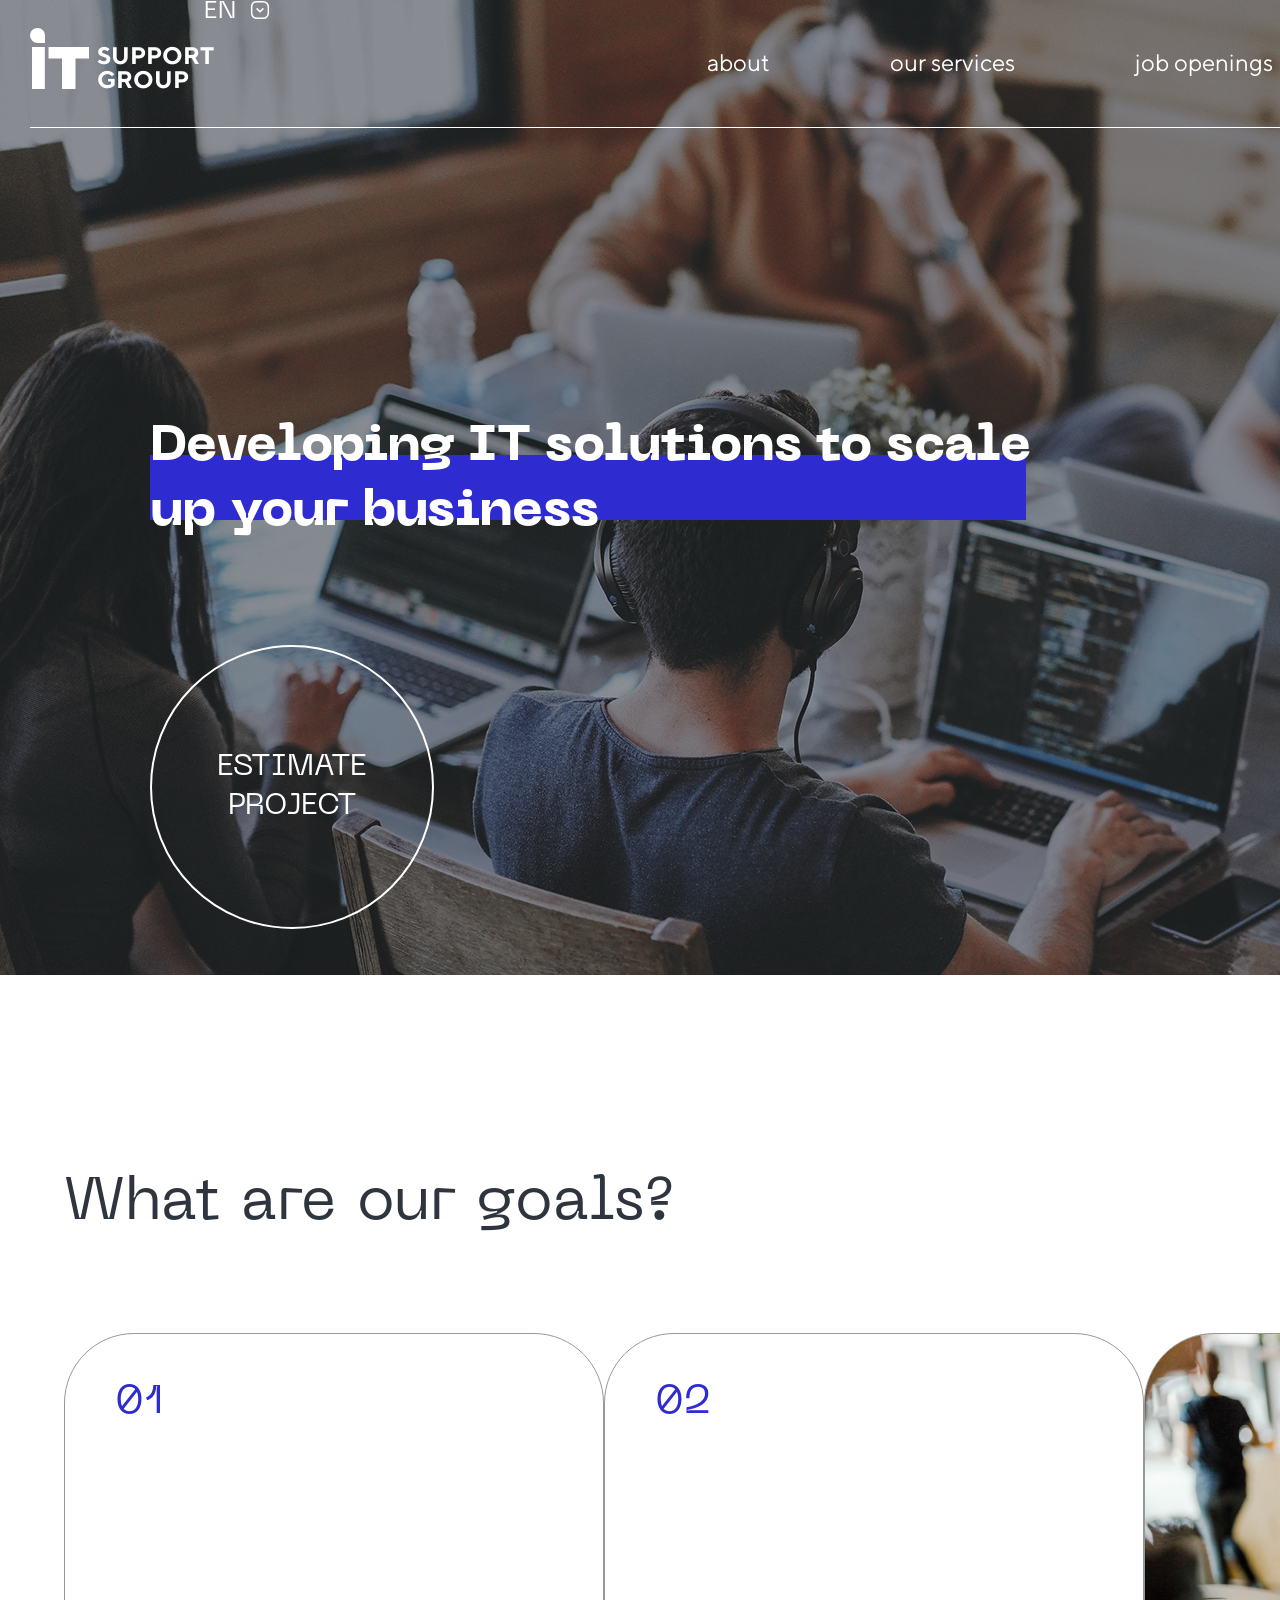
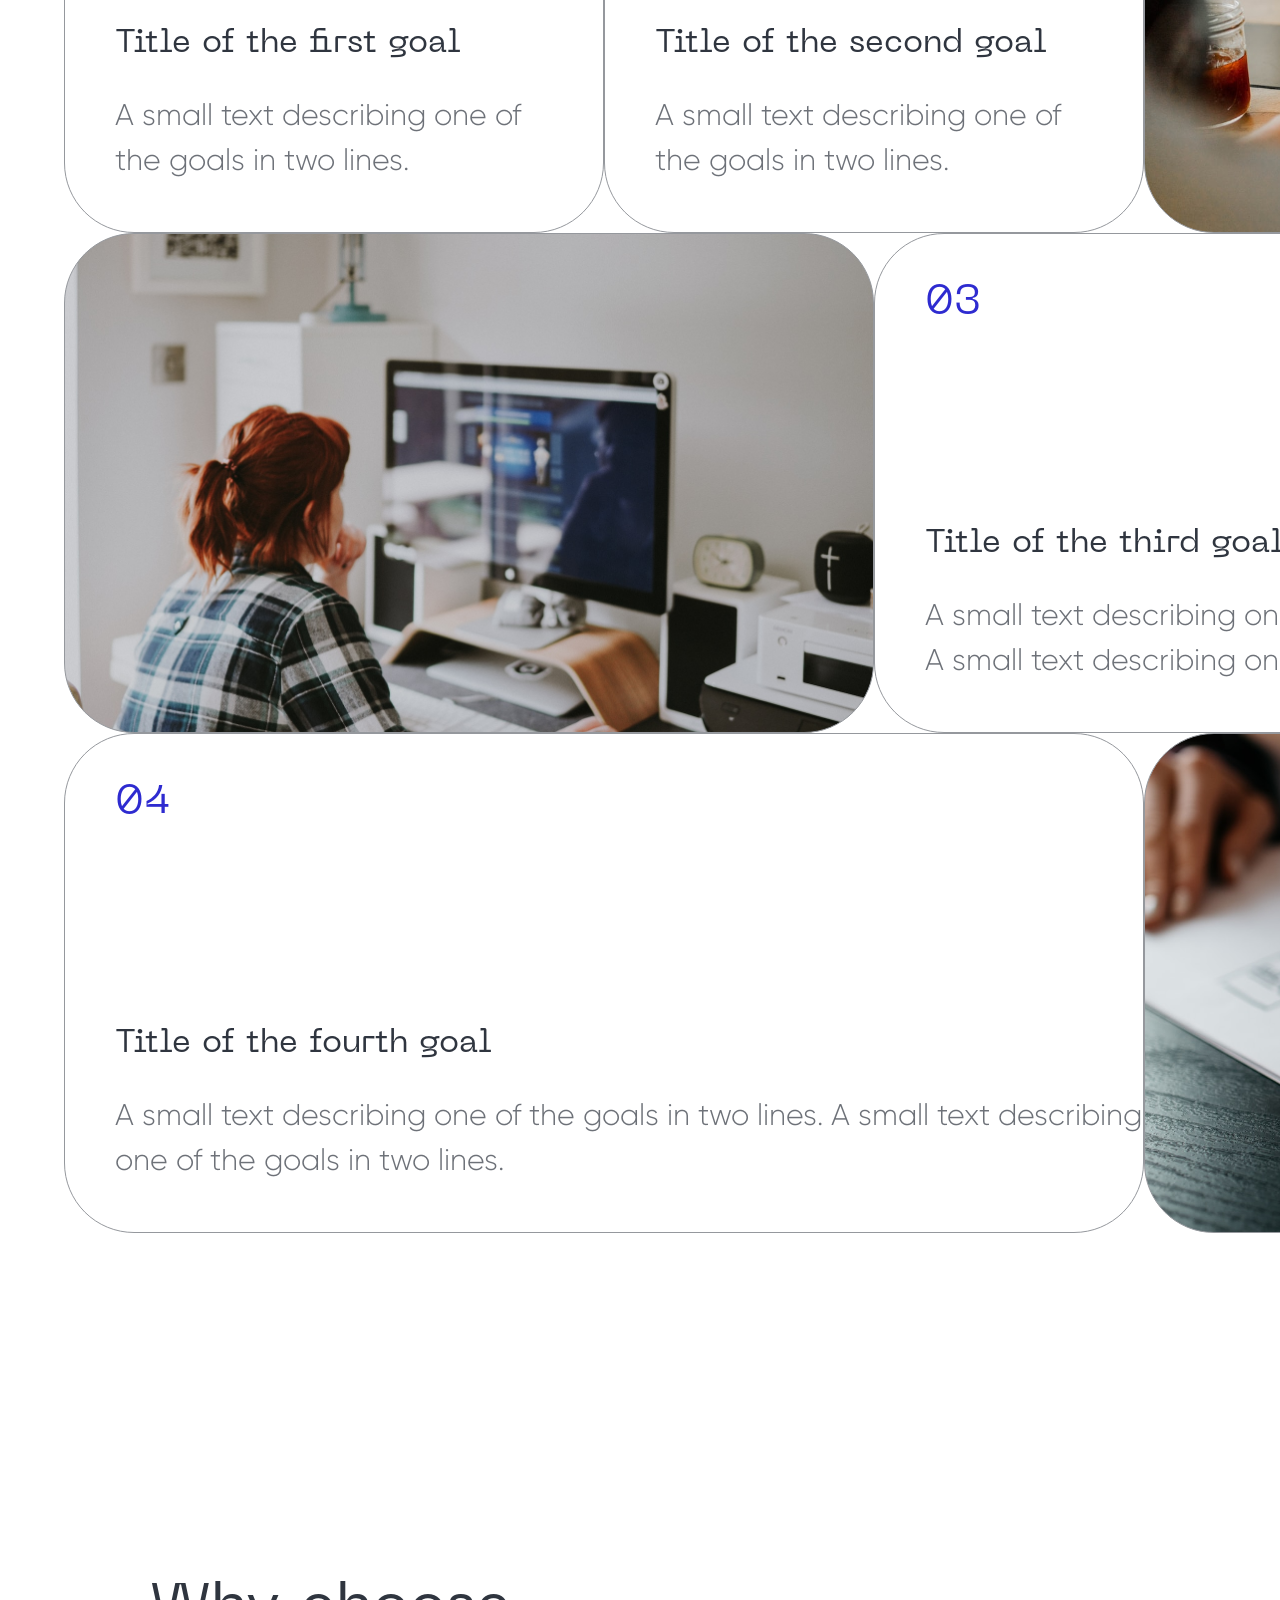
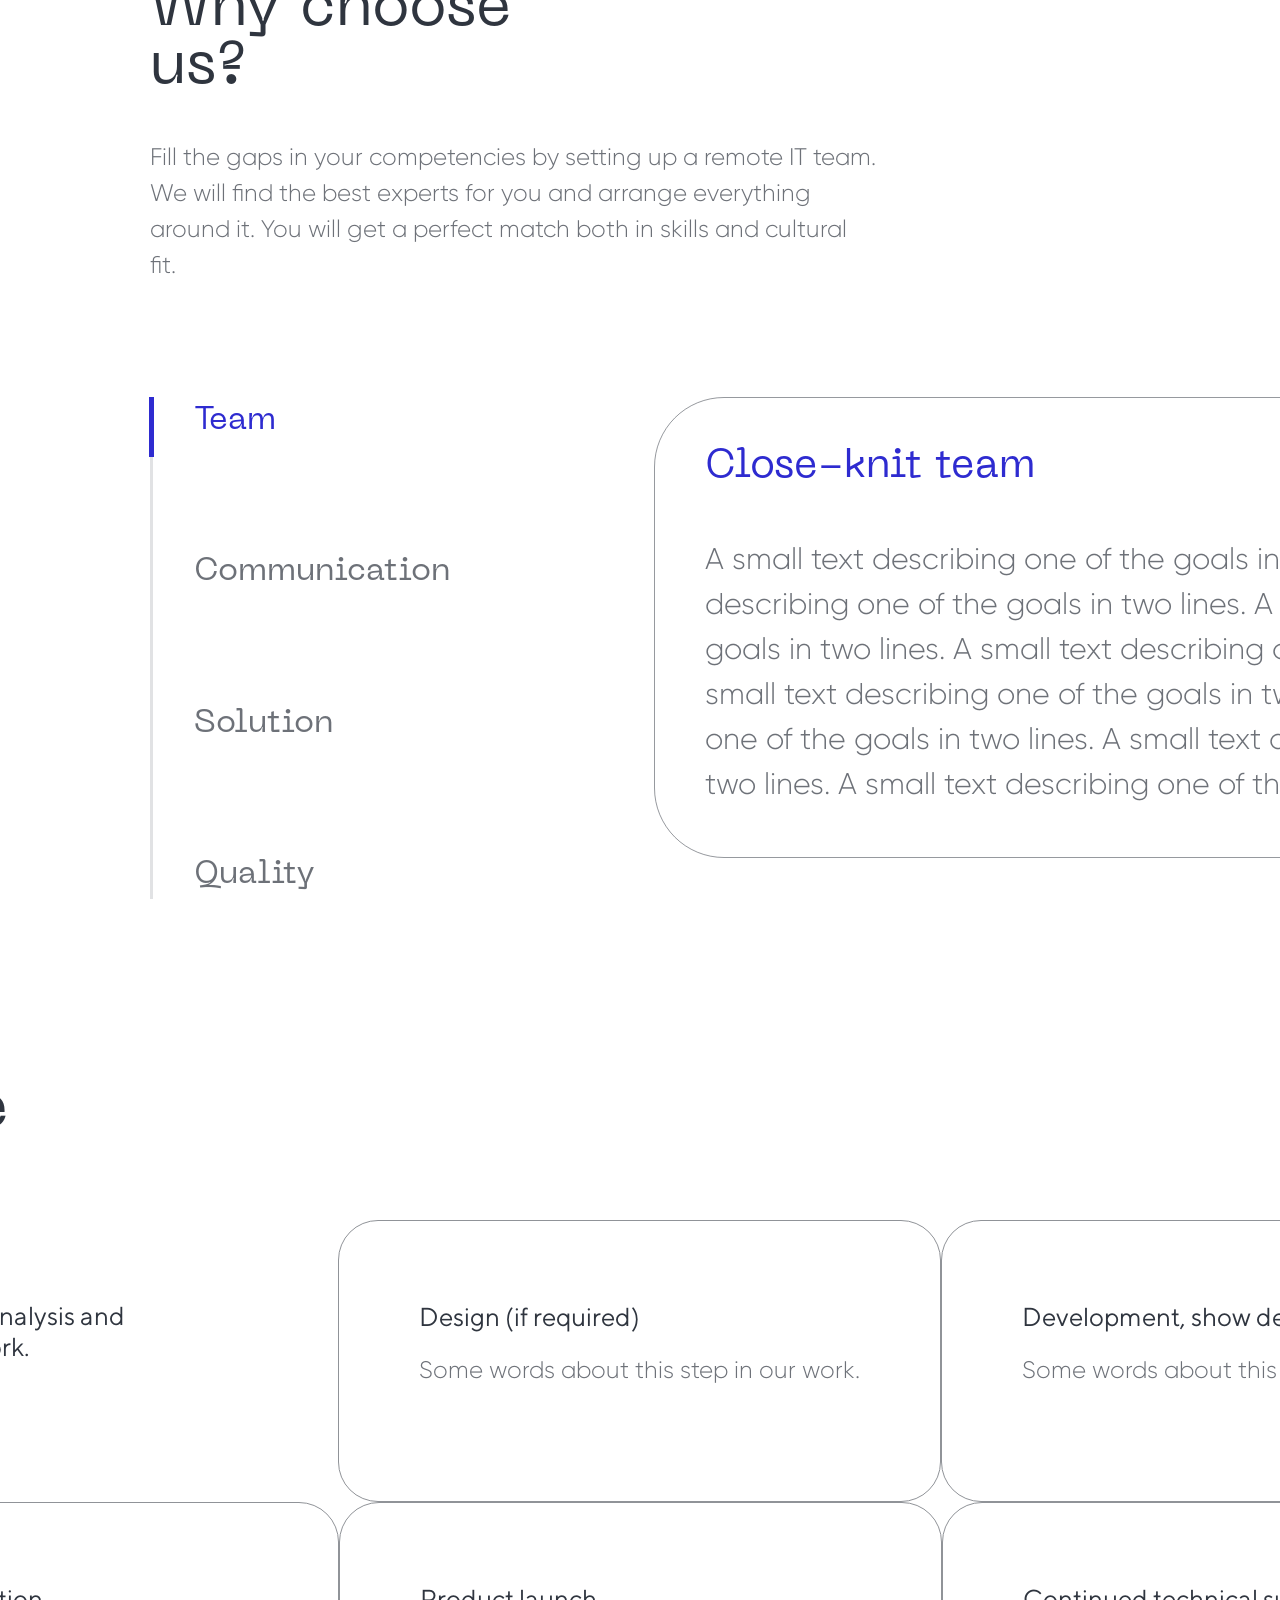
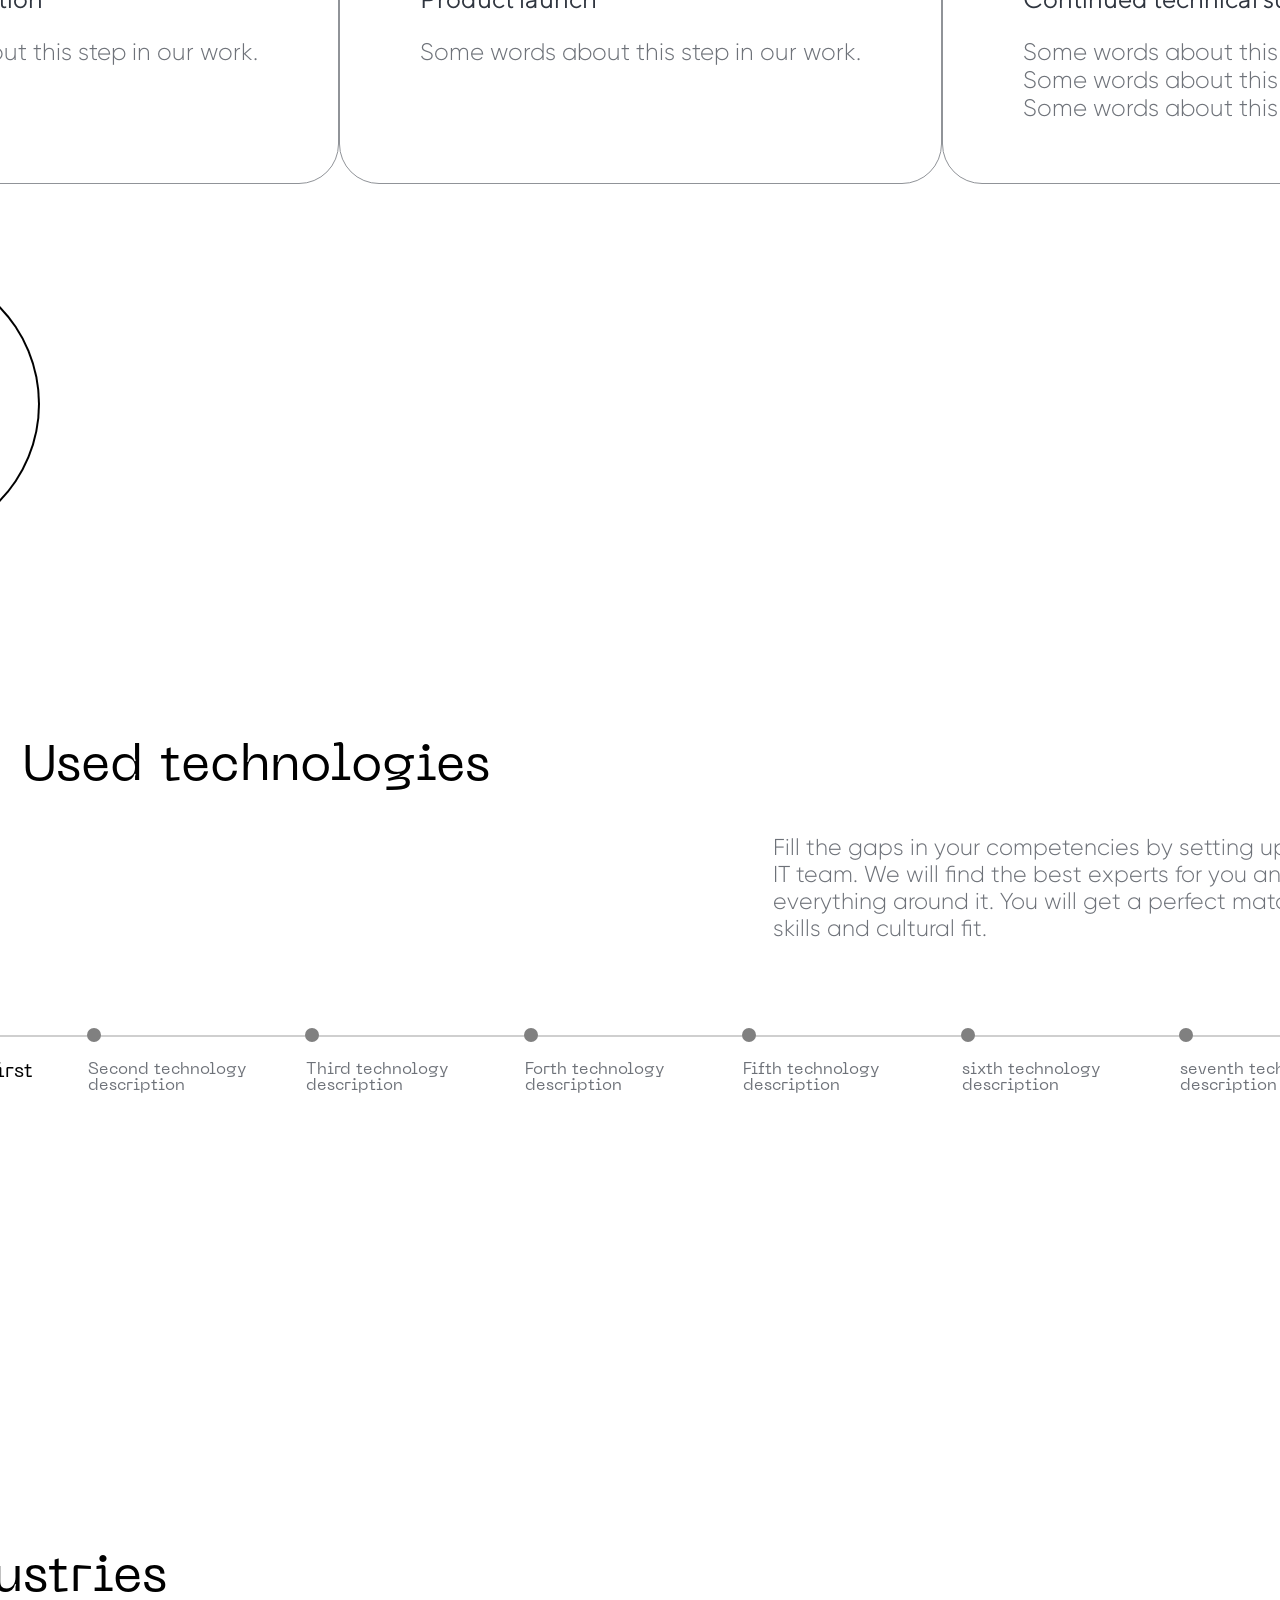
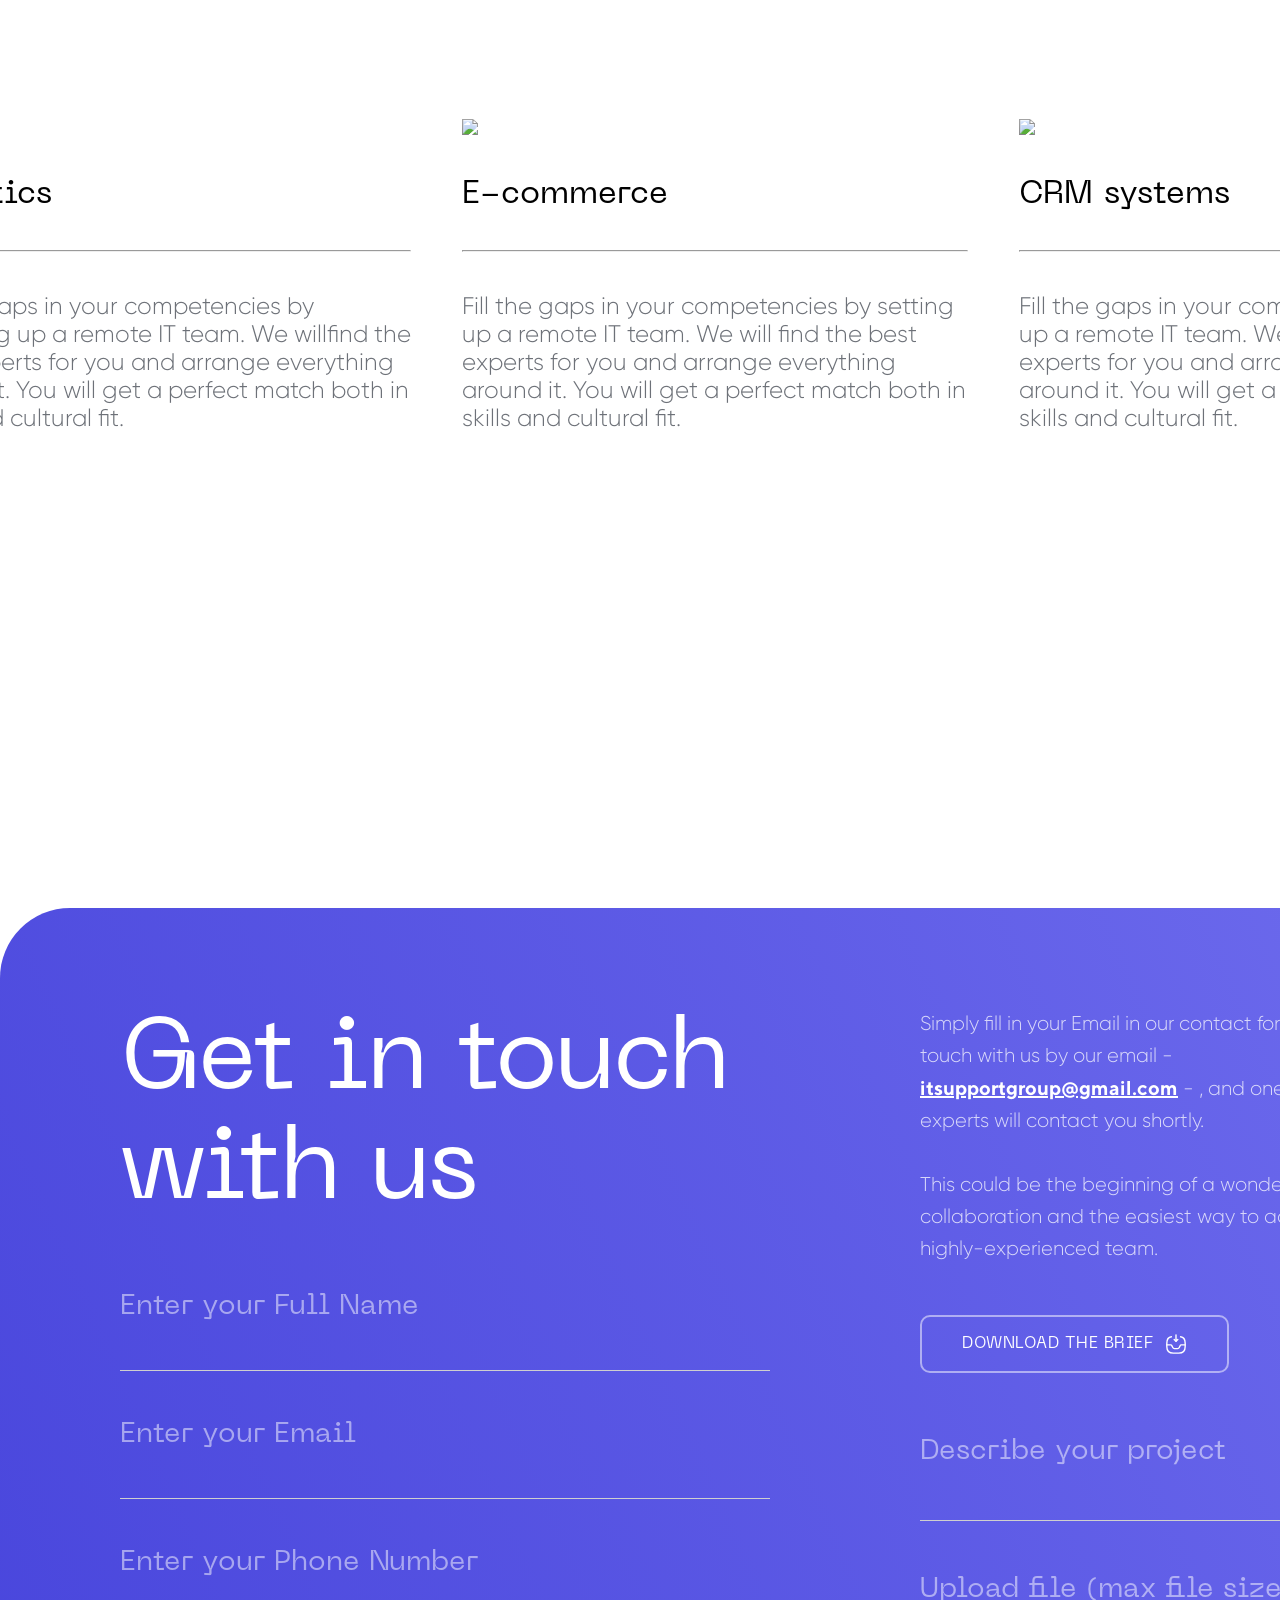
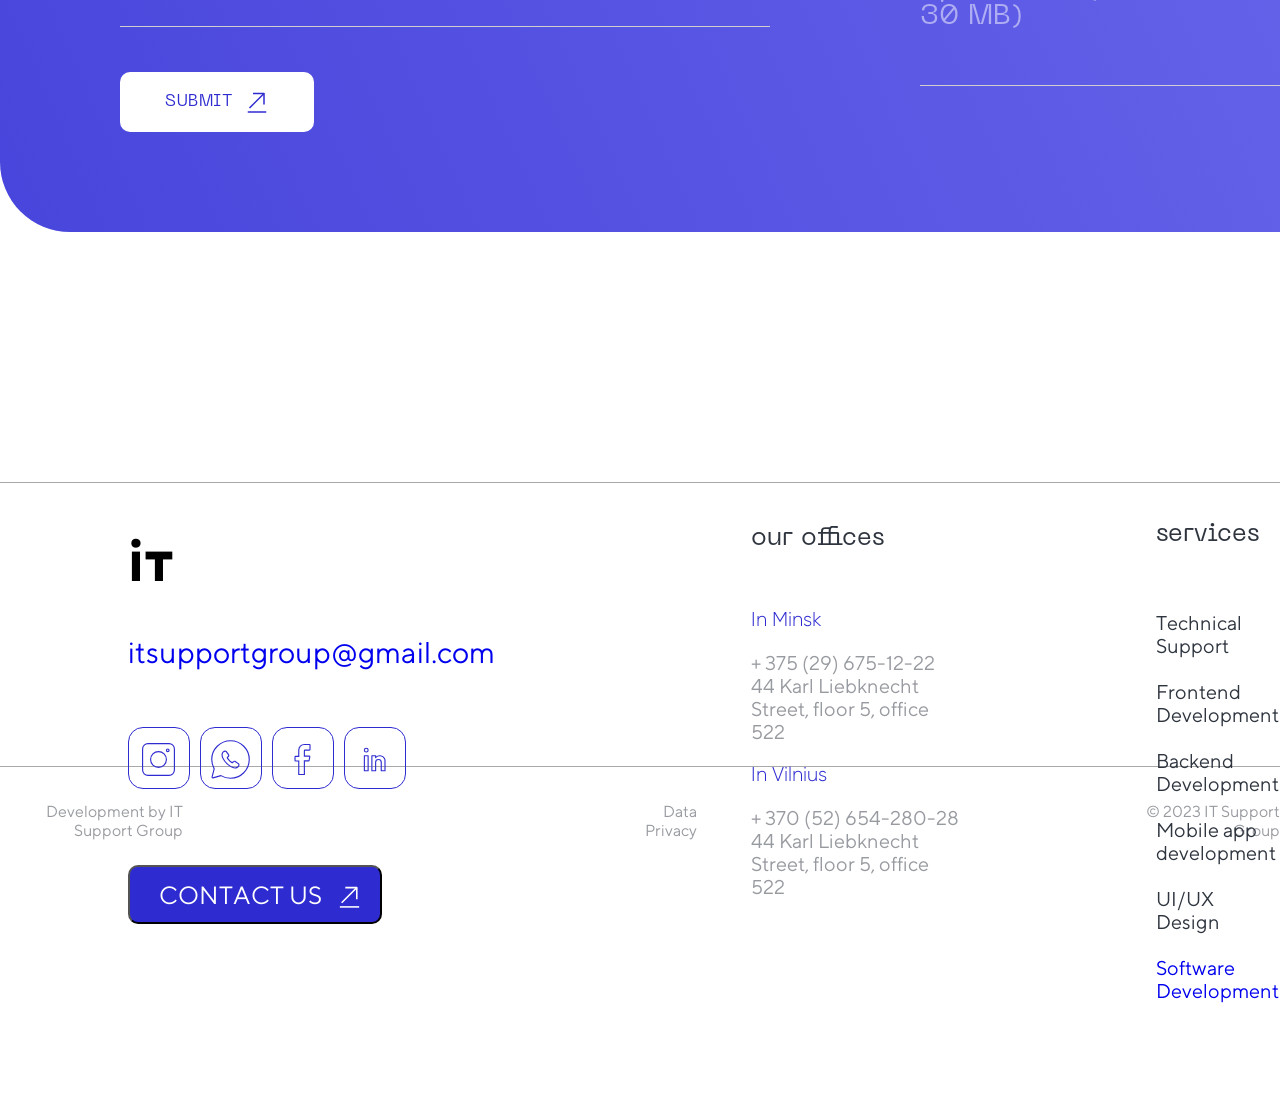
==== index.html @ 071424ec "Merge branch 'dev/ArtiomSiomin-clean' of https://github.com/vikacheburika/mockup-it-support into dev" ====
<!DOCTYPE html>
<html lang="en">

<head>
    <meta charset="UTF-8">
    <meta name="viewport" content="width=device-width, initial-scale=1.0">
    <title>IT Support Group</title>
    <script src="JS/script.js" defer></script>
    <link rel="stylesheet" href="CSS/styles.css">
    <link rel="stylesheet" href="CSS/why.css">
    <link rel="stylesheet" href="CSS/goals.css">
    <link rel="stylesheet" href="CSS/indusries.css">
    <link rel="stylesheet" href="CSS/footer.css">
    <link rel="stylesheet" href="CSS/form.css">
    <link rel="stylesheet" href="../CSS/clients-say.css">

    <link rel="stylesheet" href="CSS/get-in-touch.css">


    <link rel="stylesheet" href="CSS/how.css">
    <link rel="stylesheet" href="CSS/how-we-work.css">
</head>

<body>

    <header>
        <div class="header-background">
            <div class="header-background-dim">
                <div class="Main-menu">
                    <div class="Logo">
                        <div class="Logo-vector-2"></div>
                        <div class="Logo-vector-1"></div>
                        <div class="Logo-header-text">SUPPORT GROUP</div>
                    </div>

                    <div class="Menu">
                        <a href="PAGES/about.html">about</a>
                        <a href="#">our services</a>
                        <a href="#">job openings</a>
                    </div>

                    <hr class="line-1">

                    <div class="Language">
                        <div class="en">EN</div>
                        <div class="language-arrow-down"></div>
                    </div>

                    <div class="Contact">
                        <div class="con">CONTACT US</div>
                        <div class="contact-button"></div>
                    </div>

                    <hr class="line-2">
                </div>

                <hr class="title-background">

                <div class="Title">
                    <div class="title-header">Developing IT solutions to scale up your business</div>
                </div>

                <div class="Estimate">
                    <div class="Est">ESTIMATE PROJECT</div>
                </div>
            </div>
        </div>
    </header>


    <div class="goals">
        <h2>What are our goals?</h2>
        <div class="goals-boxes">
            <div class="goal-box goal-small-first">
                <h3 class="goal-number">01</h3>
                <h4 class="goal-title">Title of the first goal</h4>
                <p class="goal-description">A small text describing one of the goals in two lines.</p>
            </div>

            <div class="goal-box goal-small-second">
                <h3 class="goal-number">02</h3>
                <h4 class="goal-title">Title of the second goal</h4>
                <p class="goal-description">A small text describing one of the goals in two lines.</p>
            </div>
            <div class="goal-picture-first goal-box">

            </div>
            <div class="goal-picture-second goal-box">

            </div>
            <div class="goal-box goal-semi-wide">
                <h3 class="goal-number">03</h3>
                <h4 class="goal-title">Title of the third goal</h4>
                <p class="goal-descriptionv2">A small text describing one of the goals in two lines. <br>A small text
                    describing one of the goals in two lines.</p>
            </div>
            <div class="goal-box goal-wide">
                <h3 class="goal-number">04</h3>
                <h4 class="goal-title">Title of the fourth goal</h4>
                <p class="goal-description">A small text describing one of the goals in two lines. A small text
                    describing one of the goals in two lines.</p>
            </div>
            <div class="goal-picture-third goal-box">

            </div>
        </div>
    </div>

    <!-- Why choose us? -->

    <div class="why">
        <div class="why-header">Why choose us?</div>
        <div class="why-text">Fill the gaps in your competencies by setting up a remote IT team. We will find the best
            experts for you and arrange everything around it. You will get a perfect match both in skills and cultural
            fit.</div>
        <div class="side-bar">
            <div class="slider" id="slider">
                <div class="inactive-line"></div>
                <div class="active-slider"></div>
            </div>

            <div class="slider-menu" id="why-menu">
                <div class="word active">Team</div>
                <div class="word">Communication</div>
                <div class="word">Solution</div>
                <div class="word">Quality</div>
            </div>
        </div>

        <div class="slider-text-block">
            <div class="slider-block-header" id="title">Close-knit team</div>
            <div class="slider-block-text">A small text describing one of the goals in two lines. A small text
                describing one of the goals in two lines. A small text describing one of the goals in two lines. A small
                text describing one of the goals in two lines. A small text describing one of the goals in two lines. A
                small text describing one of the goals in two lines. A small text describing one of the goals in two
                lines. A small text describing one of the goals in two lines.</div>
        </div>
    </div>

    <div class="how">
        <div class="container">

            <div class="logo"> How we work? </div>

            <div id="flexbox">

                <div class="box-">
                    <div class="box-box"> Requirements analysis and <br> statement of work. </div>
                </div>

                <div class="box">
                    <div class="box-box"> Design (if required) <p class="text_box"> Some words about this step in our
                            work. </p>
                    </div>
                </div>

                <div class="box">
                    <div class="box-box"> Development, show demo version <p class="text_box"> Some words about this step
                            in our work. </p>
                    </div>
                </div>

                <div class="box">
                    <div class="box-box"> Testing, completion <p class="text_box"> Some words about this step in our
                            work. </p>
                    </div>
                </div>

                <div class="box">
                    <div class="box-box"> Product launch <p class="text_box"> Some words about this step in our work.
                        </p>
                    </div>
                </div>

                <div class="box">
                    <div class="box-box"> Continued technical support <p class="text_box"> Some words about this step in
                            our work. <br> Some words about this step in our work. <br> Some words about this step in
                            our work. </p>
                    </div>
                </div>

            </div>

            <button class="cicle"> LEARN <br> MORE </button>

        </div>
    </div>


    <div>
        <h1 class="technologies_name">Used technologies</h1>
        <div class="technologies_text">Fill the gaps in your competencies by setting up a remote IT team. We will find
            the best experts for you and arrange everything around it. You will get a perfect match both in skills and
            cultural fit.</div>

        <div class="timeline">
            <div class="line-tech"></div>

            <div class="step act">
                
                    <div class="point"></div>
                <div class="text">Title of the first technology</div>
            
                <img src="IMG/Icon_1.svg" alt="js" class="tech-foto">
                
            </div>

            <div class="step">
                <div class="point"></div>
                <div class="text1">Second technology description</div>
            </div>

            <div class="step">
                <div class="point"></div>
                <div class="text1">Third technology description</div>
            </div>

            <div class="step">
                <div class="point"></div>
                <div class="text1">Forth technology description</div>
            </div>

            <div class="step">
                <div class="point"></div>
                <div class="text1">Fifth technology description</div>
            </div>

            <div class="step">
                <div class="point"></div>
                <div class="text1">sixth technology description</div>
            </div>

            <div class="step">
                <div class="point"></div>
                <div class="text1">seventh technology description</div>
            </div>

            <div class="step">
                <div class="point"></div>
                <div class="text1">eighth technology description</div>
            </div>
        </div>
    </div>

    <div class="industries-full">
        <h1 class="nameindus">Industries</h1>

        <div class="industriesbox">

            <div class="logistics">
                <div class="logistics_foto"><img src="img/Icon_1.svg"></div>
                <h1 class="logistics_name">Logistics</h1>
                <hr class="logistics_hr">
                <p class="logistics_text">Fill the gaps in your competencies by settgiting
                    up a remote IT team. We willfind the best
                    experts for you and arrange everything
                    around it. You will get a perfect match both in
                    skills and cultural fit.</p>
            </div>
            <div class="E-commerce">
                <div class="E-commerce_foto"><img src="img/Icon_2.svg"></div>
                <h1 class="E-commerce_name">E-commerce</h1>
                <hr class="E-commerce_hr">
                <p class="E-commerce_text">Fill the gaps in your competencies by setting up a remote IT team. We will
                    find the best experts for you
                    and arrange everything around it. You will get a perfect match both in skills and cultural fit.</p>
            </div>
            <div class="crm_systems">
                <div class="crm_systems_foto"><img src="img/Icon_3.svg"></div>
                <h1 class="crm_systems_name">CRM systems</h1>
                <hr class="crm_systems_hr">
                <p class="crm_systems_text">Fill the gaps in your competencies by setting up a remote IT team. We will
                    find the best experts for you and arrange everything around it. You will get a perfect match both in
                    skills and cultural fit.</p>
            </div>
        </div>
    </div>

    <div class="touch">
        <div class="touch-form">
            <form action="">
                <div class="touch-inputs">
                    <h2>Get in touch<br>with us</h2>

                    <div class="form-left">
                        <input type="text" id="fname" name="fname" placeholder="Enter your Full Name">
                        <div class="line">
                            
                        </div>

                        <input type="email" id="email" name="email" placeholder="Enter your Email">
                        <div class="line">
                            
                        </div>

                        <input type="tel" id="phone" name="phone" placeholder="Enter your Phone Number">
                        <div class="line">
                            
                        </div>

                        <button class="button-submit" type="submit">SUBMIT
                            <svg xmlns="http://www.w3.org/2000/svg" width="24" height="24" viewBox="0 0 24 24"
                                fill="none">
                                <path d="M20.5 22H3.5" stroke="#2E2BD0" stroke-width="1.5" stroke-miterlimit="10"
                                    stroke-linecap="square" stroke-linejoin="round" />
                                <path d="M18.5 4L5 17.5" stroke="#2E2BD0" stroke-width="1.5" stroke-miterlimit="10"
                                    stroke-linecap="square" stroke-linejoin="round" />
                                <path d="M19 13.77V3.5H8.73" stroke="#2E2BD0" stroke-width="1.5" stroke-miterlimit="10"
                                    stroke-linecap="square" stroke-linejoin="round" />
                            </svg>
                        </button>
                    </div>
                </div>

                <div class="aside-right">
                    <p>Simply fill in your Email in our contact form or get in touch with us by our email -
                        <span>itsupportgroup@gmail.com</span> - , and one of our experts will contact you
                        shortly.<br><br>This could be the beginning of a wonderful collaboration and the easiest way to
                        acquire a highly-experienced team.
                    </p>

                    <button class="touch-download" type="button">DOWNLOAD THE BRIEF
                        <svg xmlns="http://www.w3.org/2000/svg" width="24" height="24" viewBox="0 0 24 24" fill="none">
                            <path d="M12 2V9L14 7" stroke="white" stroke-width="1.5" stroke-linecap="round"
                                stroke-linejoin="round" />
                            <path d="M12 9L10 7" stroke="white" stroke-width="1.5" stroke-linecap="round"
                                stroke-linejoin="round" />
                            <path
                                d="M1.98047 13H6.39047C6.77047 13 7.11047 13.21 7.28047 13.55L8.45047 15.89C8.79047 16.57 9.48047 17 10.2405 17H13.7705C14.5305 17 15.2205 16.57 15.5605 15.89L16.7305 13.55C16.9005 13.21 17.2505 13 17.6205 13H21.9805"
                                stroke="white" stroke-width="1.5" stroke-linecap="round" stroke-linejoin="round" />
                            <path
                                d="M7 4.12988C3.46 4.64988 2 6.72988 2 10.9999V14.9999C2 19.9999 4 21.9999 9 21.9999H15C20 21.9999 22 19.9999 22 14.9999V10.9999C22 6.72988 20.54 4.64988 17 4.12988"
                                stroke="white" stroke-width="1.5" stroke-linecap="round" stroke-linejoin="round" />
                        </svg>
                    </button>

                    <div class="form-right">
                        <input type="text" id="project" name="project" placeholder="Describe your project">
                        <div class="line">
                            
                        </div>

                        <input class="touch-upload" type="file" id="file-upload" name="file-upload">
                        <label for="file-upload" class="upload-label">
                            Upload file (max file size is 30 MB)
                            <span class="upload-icon">+</span>
                        </label>
                        <div class="line">
                            
                        </div>
                    </div>
                </div>
            </form>
        </div>
    </div>

    <div class="footer-for-real">


        <footer class="nav-footer">
            <div class="nav-footer-left">
                <h1>iт</h1>

                <a href="#">itsupportgroup@gmail.com</a>
                <br><br><br><br>
                <div class="social-ntx">
                    <div class="soc"><img src="IMG/instagram 1.svg" alt="inst" class="img"></div>
                    <div class="soc"><img src="IMG/whatsapp.svg" alt="wtup" class="img"></div>
                    <div class="soc"><img src="IMG/facebook.svg" alt="fb" class="img"></div>
                    <div class="soc"><img src="IMG/linkedin 1(1).svg" alt="ln" class="img"></div>
                </div>
                <br><br><br><br>
                <button class="nav-footer-left-button">CONTACT US <img src="IMG/send.svg" alt="arrow"
                        class="arrow"></button>
            </div>
            <div class="nav-footer-center">
                <br>
                <p class="text-center">our offices</p>
                <br>
                <div class="off-minsk">
                    <h1 class="heading-blue">In Minsk</h1>
                    <div class="text-for-footer-center">
                        <p>+ 375 (29) 675-12-22
                            <br>
                            44 Karl Liebknecht Street, floor 5, office 522
                        </p>
                    </div>
                </div>
                <div class="off-vilnius">
                    <h1 class="heading-blue">In Vilnius</h1>
                    <div class="text-for-footer-center">
                        <p>+ 370 (52) 654-280-28
                            <br>
                            44 Karl Liebknecht Street, floor 5, office 522
                        </p>
                    </div>
                </div>
            </div>
            <div class="nav-footer-right">
                <p class="text-center">services</p><br>

                <div class="services">
                    <p class="service">
                        Technical Support <br><br>
                        Frontend Development<br><br>
                        Backend Development<br><br>
                        Mobile app development<br><br>
                        UI/UX Design<br><br>
                        <a href="https://www.llinformatics.com/">Software Development</a>
                    </p>
                </div>
            </div>

        </footer>
        <br>
        <div class="end">
            <p class="endl">Development by IT Support Group</p>
            <p class="endl">Data Privacy</p>
            <p class="endl">© 2023 IT Support Group</p>
        </div>

</body>

</html>
---- CSS/styles.css ----
:root {
    --default: #2F353F;
    --light-grey: #95989D;
    --main-blue: #2E2BD0;
}


body {
    width: 100%;
    height: 9097px;
    margin: 0;
    display: flex;
    flex-direction: column;
    align-items: center;
}

@font-face {
    font-family: 'TT Norms';
    src: url('../FONTS/TTNorms-Regular.otf') format('opentype');
    font-weight: normal;
    font-style: normal;
}

@font-face {
    font-family: 'TT Norms';
    src: url('../FONTS/TTNorms-Bold.otf') format('opentype');
    font-weight: bold;
}

@font-face {
    font-family: 'Neue Machina';
    src: url('../FONTS/NeueMachina-Regular.otf') format('opentype');
    font-weight: normal;
    font-style: normal;
}

@font-face {
    font-family: 'Neue Machina';
    src: url('../FONTS/NeueMachina-Ultrabold.otf') format('opentype');
    font-weight: 900;
    font-style: normal;
}

@font-face {
    font-family: 'Gilroy';
    src: url('../FONTS/Gilroy-Light.otf') format('opentype');
    font-weight: 400;
    font-style: normal;
}

.header-background {
    height: 975px;
    background-image: url('../IMG/header-background.png');
    
}

.header-background-dim {
    height: 975px;
    background-image: url('../IMG/header-background-dim.png');
}

.Main-menu {
    display: flex;
}

.Menu {
    width: fit-content;
    height: fit-content;
    position: absolute;
    left: 707px;
    top: 50px;
    line-height: 1;
    font-family: 'Neue Machina';
    font-size: 24px;
    display: flex;
    gap: 120px;
}

.Menu a {
    text-decoration: none;
    color: white;
    width: fit-content;
    height: fit-content;
    gap: 10px;
    white-space: nowrap;
}

.line-1 {
    background-color: white;
    border: none;
    height: 119px;
    width: 1px;
    position: absolute;
    left: 1399px;
    top: 0px;
}

.Language {
    display: flex;
    left: 1479px;
    top: 48px;
    gap: 8px;
}

.en {
    width: 32px;
    height: 23px;
    display: flex;
    align-items: flex-start;
    justify-content: flex-start;
    line-height: 1;
    color: white;
    font-family: 'Neue Machina';
    font-size: 24px;
    line-height: 1;
}

.language-arrow-down {
    width: 32px;
    height: 23px;
    display: flex;
    align-items: flex-start;
    justify-content: center;
    background-image: url('../IMG/arrow-square-down.svg');
    background-repeat: no-repeat;
    background-position: top center;
    background-size: 20px 20px;
    
}

.Contact {
    height: 59px;
    width: 254px;
    position: absolute;
    background-color: #2E2BD0;
    left: 1636px;
    top: 30px;
    border-radius: 10px;
    cursor: pointer;
}

.con {
    height: 19px;
    width: 129px;
    position: absolute;
    left: 40px;
    top: 20px;
    line-height: 1;
    color: white;
    font-family: 'Neue Machina';
    font-size: 20px;
    transform: translateY(-2px);
}

.contact-button {
    height: 24px;
    width: 24px;
    background-image: url('../IMG/contact-button.svg');
    background-repeat: no-repeat;
    background-size: contain;
    position: absolute;
    left: 189px;
    top: 17px;
}

.line-2 {
    background-color: white;
    border: none;
    height: 1px;
    width: 1860px;
    position: absolute;
    left: 30px;
    top: 119px;
}

.Logo {
    height: 63px;
    width: 204px;
    position: relative;
    left: 30px;
    top: 28px;
}

.Logo-vector-2 {
    height: 15.25px;
    width: 14.7px;
    background-image: url('../IMG/Vector-2.svg');
    position: absolute;
}

.Logo-vector-1 {
    height: 42.36px;
    width: 57.77px;
    background-image: url('../IMG/Vector-1.svg');
    position: absolute;
    top: 18.64px;
    left: 1.71px;
}

.Logo-header-text {
    height: 48px;
    width: 137px;
    line-height: 1;
    font-family: 'TT Norms';
    font-weight: bold;
    font-size: 24px;
    color: white;
    position: absolute;
    left: 67px;
    top: 15px;
}

.Title {
    height: 130px;
    width: 892px;
    position: absolute;
    left: 150px;
    top: 415px;
}

.title-header {
    line-height: 130%;
    color: white;
    font-family: 'Neue Machina';
    font-size: 50px;
    font-weight: 900;
    text-align: left;
}

.title-background {
    height: 65px;
    width: 876px;
    position: absolute;
    background-color: #2E2BD0;
    border: none;
    left: 150px;
    top: 447px;
}

.Estimate {
    height: 280px;
    width: 280px;
    position: absolute;
    left: 150px;
    top: 645px;
    border: 2px solid white;
    border-radius: 50%;
}

.Est {
    height: 78px;
    width: 160px;
    position: absolute;
    left: 60px;
    top: 101px;
    line-height: 130%;
    color: white;
    font-family: 'Neue Machina';
    font-size: 30px;
    text-align: center;
}
header {
    width: 100%;
}
.lang-btn{
    cursor: pointer;
    width: 15px;
    height: 20px;
    background:none;
    border: none;
}
.languages{
    position: relative;
    top: 25px;
    right: 50px;
    border: 1px solid #95989D;
    width: 50px;
    height: 150px;
    border-radius: 10px 10px 10px 10px;
}
.eng button{
    background:none;
    border: none;
    color: white;
    font-size: 22px;
    padding-left: 15%;
    padding-right: 15%;
    cursor: pointer;

}
.ltg button{
    background:none;
    border: none;
    color: white;
    font-size: 22px;
    padding-left: 15%;
    padding-right: 15%;
    cursor: pointer;

.mobile-menu {
    display: none;
}

.mobile-contact {
    display: none;
}

.mobile-title-background {
    display: none;
}

@media (max-width: 1080px) {
    .header-background {
        height: 1000px;
        background-image: url('../IMG/header-background.png');
        background-repeat: no-repeat;
        background-size: cover;
        padding-bottom: 550px;
        box-sizing: border-box;
    }

    .header-background-dim {
        height: 1000px;
        background-image: url('../IMG/header-background-dim.png');
        background-repeat: no-repeat;
        background-size: cover;
        padding-bottom: 550px;
        box-sizing: border-box;
    }

    .Main-menu {
        width: 100%;
        height: 120px;
        display: flex;
        align-items: center;
        position: relative;
        padding: 0 30px;
        box-sizing: border-box;
    }

    .Menu {
        display: none;
    }

    .line-1 {
        display: none;
    }

    .line-2 {
        display: none;
    }

    .Language {
        display: none;
    }

    .Contact {
        display: none;
    }

    .Logo {
        width: 204px;
        height: 63px;
        position: relative;
        flex-shrink: 0;
        margin: auto;
    }

    .mobile-menu {
        display: inline-block;
        width: 64px;
        height: 64px;
        border-radius: 16px;
        background: var(--main-white, #FFF);
    }
    
    .mobile-contact {
        display: inline-block;
        width: 64px;
        height: 64px;
        border-radius: 16px;
        background: var(--main-white, #FFF);
    }

    .mobile-menu > svg {
        margin: 8px 0px 0px 8px;
    }

    .mobile-contact > svg {
        margin: 8px 0px 0px 8px;
    }

    .Title {
        height: 300px;
        width: 90%;
        position: absolute;
        left: 5%;
        top: 250px;
    }

    .title-header {
        line-height: 130%;
        color: white;
        font-family: 'Neue Machina';
        font-size: 50px;
        font-weight: 900;
        text-align: left;
        position: absolute;
        z-index: 1;
    }

    .title-background {
        display: none;
    }

    .mobile-title-background {
        display: inline-block;
        height: 75%;
        width: 100%;
        position: absolute;
        background-color: #2E2BD0;
        border: none;
        left: 0;
        top: 5%;
        z-index: -1;
    }

    .Estimate {
        height: 140px;
        width: 140px;
        position: relative;
        margin: auto;
        left: 0;
        top: 500px;
        border: none;
        border-radius: 50%;
        background-color: #2E2BD0;
        cursor: pointer;
    }

    .Est {
        height: 78px;
        width: 140px;
        position: absolute;
        left: 0;
        top: 30%;
        line-height: 130%;
        color: white;
        font-family: 'Neue Machina';
        font-size: 20px;
        text-align: center;
    }
}
---- CSS/why.css ----
.why {
    height: 919px;
    width: 100%;
    max-width: 1920px;
    margin-top: 400px;
    position: relative;
}

.why-header {
    height: 58px;
    width: 478px;
    color: #2F353F;
    font-family: "Neue Machina";
    font-size: 60px;
    font-style: normal;
    font-weight: 400;
    line-height: normal;
    position: absolute;
    left: 150px;
}

.why-text {
    height: 108px;
    width: 726px;
    color: rgba(47, 53, 63, 0.70);
    font-family: Gilroy;
    font-size: 24px;
    font-style: normal;
    font-weight: 400;
    line-height: 150%;
    position: absolute;
    left: 150px;
    top: 158px;
}

.side-bar {
    width: 305px;
    height: 502px;
    display: flex;
    align-items: flex-start;
    gap: 40px;
    position: absolute;
    left: 149px;
    top: 416px;
}

.slider {
    position: relative;
    width: 5px;
    height: 100%;
}

.inactive-line {
    width: 3px;
    height: 100%;
    background: rgba(47, 53, 63, 0.14);
    margin-left: 1px;
    border: none;
}

.active-slider {
    width: 5px;
    height: 60px;
    background: #2E2BD0;
    border: none;
    position: absolute;
    top: 0;
    left: 0;
}

.slider-menu {
    display: flex;
    flex-direction: column;
    justify-content: space-between;
    height: 100%;
}

.slider-menu div {
    font-family: "Neue Machina";
    font-size: 32px;
    font-weight: 400;
    line-height: 150%;
}

.active {
    color: #2E2BD0;
}

.inactive {
    color: rgba(47, 53, 63, 0.30);
}

.slider-text-block {
    width: 1116px;
    height: 459px;
    position: absolute;
    left: 654px;
    top: 416px;
    border-radius: 70px;
    border: 1px solid rgba(47, 53, 63, 0.50);
}

.slider-block-header {
    color: var(--main-blue, #2E2BD0);
    font-family: "Neue Machina";
    font-size: 40px;
    font-style: normal;
    font-weight: 400;
    line-height: normal;
    height: 39px;
    width: 331px;
    position: relative;
    left: 50px;
    top: 50px;
}

.slider-block-text {
    color: rgba(47, 53, 63, 0.70);
    font-family: Gilroy;
    font-size: 30px;
    font-style: normal;
    font-weight: 400;
    line-height: 150%;
    height: 270px;
    width: 1016px;
    position: relative;
    left: 50px;
    top: 100px;
}
.word{
    border: none;
    background: none;
    font-size: 32px;
     color: rgba(47, 53, 63, 0.70);
}
.active,.word:active{
    color: #2E2BD0;

@media (max-width: 1080px) {
    .why {
        height: 1600px;
        max-width: 1080px;
        width: 90%;
        margin-top: 400px;
        position: relative;
        align-items: center;
        display: flex;
        flex-direction: column;
    }

    .why-header {
        height: auto;
        width: 100%;
        color: #2F353F;
        font-family: "Neue Machina";
        font-size: 40px;
        font-style: normal;
        font-weight: 400;
        line-height: normal;
    }

    .why-text {
        height: auto;
        width: 100%;
        color: rgba(47, 53, 63, 0.70);
        font-family: Gilroy;
        font-size: 24px;
        font-style: normal;
        font-weight: 400;
        line-height: 150%;
        margin-top: 100px;
    }

    .why-section {
        width: 100%;
        display: flex;
        flex-direction: column;
        gap: 100px;
        margin-top: 100px;
    }

    .side-bar {
        width: 100%;
        height: 92px;
        display: flex;
        flex-direction: column;
        gap: 40px;
        margin: 0;
    }

    .slider {
        position: relative;
        height: 5px;
        width: 100%;
    }

    .inactive-line {
        height: 3px;
        width: 100%;
        background: rgba(47, 53, 63, 0.14);
        margin-left: 1px;
        border: none;
    }

    .active-slider {
        height: 5px;
        width: 12.5%;
        background: #2E2BD0;
        border: none;
        position: absolute;
        top: 0;
        left: 0;
    }

    .slider-menu {
        display: flex;
        flex-direction: row;
        justify-content: space-between;
        width: 100%;
    }

    .slider-menu div {
        font-family: "Neue Machina";
        font-size: 16px;
        font-weight: 400;
        line-height: 150%;
        min-width: 5%;
        max-width: 50%;
    }

    .active {
        color: #2E2BD0;
    }

    .inactive {
        color: rgba(47, 53, 63, 0.30);
    }

    .slider-text-block {
        width: 100%;
        height: auto;
        border-radius: 70px;
        border: 1px solid rgba(47, 53, 63, 0.50);
        margin: 0;
    }

    .slider-block-header {
        color: var(--main-blue, #2E2BD0);
        font-family: "Neue Machina";
        font-size: 40px;
        font-style: normal;
        font-weight: 400;
        line-height: normal;
        width: 80%;
    }

    .slider-block-text {
        color: rgba(47, 53, 63, 0.70);
        font-family: Gilroy;
        font-size: 20px;
        font-style: normal;
        font-weight: 400;
        line-height: 150%;
        width: 90%;
        margin-top: 20px;
        padding-bottom: 100px;
    }
}
---- CSS/goals.css ----
.goals {
    box-sizing: border-box;
    max-width: 1920px;
    width: 90%;
    height: 1656px;
    margin-top: 150px;
}

.goals h2 {
    font-family: 'Neue Machina';
    font-size: 60px;
    font-weight: 100;
    color: var(--default);

}

.goals-boxes {
    display: grid;
    grid-template-columns: repeat(6, 270px);
}

.goal-box {
    border: 1px solid var(--light-grey);
    box-sizing: border-box;
    height: 500px;
    border-radius: 70px;
    padding: 50px;
}

.goal-small-first {
    grid-column-start: 1;
    grid-column-end: 3;
}

.goal-small-second {
    grid-column-start: 3;
    grid-column-end: 5;
}

.goal-picture-first {
    grid-column-start: 5;
    grid-column-end: 7;
    padding: 0;
    background: url(../IMG/goal-picture-1.jpg);
    background-size: cover;
}


.goal-picture-second {
    grid-column-start: 1;
    grid-column-end: 4;
    background: url(../IMG/goal-picture-2.jpg);
    background-size: cover;
    background-repeat: no-repeat;
    background-position: center;
}

.goal-semi-wide {
    grid-column-start: 4;
    grid-column-end: 7;
}

.goal-wide {
    grid-column-start: 1;
    grid-column-end: 5;
}

.goal-picture-third {
    grid-column-start: 5;
    grid-column-end: 7;
    background: url(../IMG/goal-picture-3.jpg);
    background-size: cover;
}

.goals h3 {
    color: var(--main-blue);
    font-family: "Neue Machina";
    font-size: 40px;
    font-style: normal;
    font-weight: 400;
    line-height: normal;
    margin: 0;
    margin-bottom: 198px;
}

.goal-title {
    margin: 0;
    font-size: 32px;
    font-style: normal;
    font-weight: 400;
    line-height: 150%;
    color: var(--main-light, #2F353F);
    font-family: "Neue Machina";
    margin-bottom: 25px;
}

.goal-description {
    color: rgba(47, 53, 63, 0.70);
    font-family: Gilroy;
    font-size: 30px;
    font-style: normal;
    font-weight: 400;
    line-height: 150%;
    /* 45px */
    margin: 0;
}

.goal-descriptionv2 {
    color: rgba(47, 53, 63, 0.70);
    font-family: Gilroy;
    font-size: 30px;
    font-style: normal;
    font-weight: 400;
    line-height: 150%;
    /* 45px */
    margin: 0;
}

.goal-semi-wide,
.goal-wide {
    padding: 50px 0 0 50px;
}

.goals h2 {
    margin-bottom: 100px;
}

@media (max-width: 1080px) {
    .goals {
    box-sizing: border-box;
    max-width: 1080px;
    width: 100%;
    height: auto;
    padding: 20px;
    }

    .goals h2 {
        font-family: 'Neue Machina';
        font-size: 40px;
        font-weight: 100;
        color: var(--default);
    }

    .goals-boxes {
        display: flex;
        flex-direction: column;
    }

    .goal-box {
    border: 1px solid var(--light-grey);
    box-sizing: border-box;
    height: 500px;
    border-radius: 70px;
    padding: 50px 20px 20px 50px;
    }

    .goal-small-first {
        grid-column-start: 1;
        grid-column-end: 3;
    }

    .goal-small-second {
        grid-column-start: 3;
        grid-column-end: 5;
    }

    .goal-picture-first {
        grid-column-start: 5;
        grid-column-end: 7;
        padding: 0;
        background: url(../IMG/goal-picture-1.jpg);
        background-size: cover;
    }


    .goal-picture-second {
        grid-column-start: 1;
        grid-column-end: 4;
        background: url(../IMG/goal-picture-2.jpg);
        background-size: cover;
        background-repeat: no-repeat;
        background-position: center;
    }

    .goal-semi-wide {
        grid-column-start: 4;
        grid-column-end: 7;
    }

    .goal-wide {
        grid-column-start: 1;
        grid-column-end: 5;
    }

    .goal-picture-third {
        grid-column-start: 5;
        grid-column-end: 7;
        background: url(../IMG/goal-picture-3.jpg);
        background-size: cover;
    }

    .goals h3 {
        color: var(--main-blue);
        font-family: "Neue Machina";
        font-size: 40px;
        font-style: normal;
        font-weight: 400;
        line-height: normal;
        margin: 0;
        margin-bottom: 10%;
    }

    .goal-title {
        margin: 0;
        font-size: 32px;
        font-style: normal;
        font-weight: 400;
        line-height: 150%;
        color: var(--main-light, #2F353F);
        font-family: "Neue Machina";
        margin-bottom: 25px;
    }

    .goal-description {
        color: rgba(47, 53, 63, 0.70);
        font-family: Gilroy;
        font-size: 26px;
        font-style: normal;
        font-weight: 400;
        line-height: 150%;
        /* 45px */
        margin: 0;
    }

    .goal-descriptionv2 {
        color: rgba(47, 53, 63, 0.70);
        font-family: Gilroy;
        font-size: 26px;
        font-style: normal;
        font-weight: 400;
        line-height: 150%;
        /* 45px */
        margin: 0;
    }

    .goal-semi-wide,
    .goal-wide {
        padding: 50px 20px 20px 50px;
    }

    .goals h2 {
        margin-bottom: 100px;
    }
}
---- CSS/indusries.css ----
.industriesbox {
    /* width: 1920px; */
    height: 618px;
    margin-left: 150px;
    display: flex;
    align-items: center
}

.nameindus {
    height: 53px;
    width: 313px;
    margin-left: 150px;
    font-size: 50px;
    font-family: 'Neue Machina';
    font-weight: 100;
}

.logistics {
    width: 506px;
    height: 460px;
    margin-right: 51px;
}

.logistics_foto {
    margin-bottom: 40px;
}

.logistics_name {
    font-family: 'Neue Machina';
    font-weight: 100;
}

.logistics_hr {
    margin-top: 40px;
    margin-bottom: 40px;
}

.logistics_text {
    width: 506px;
    height: 180px;
    font-size: 24px;
    font-family: 'Gilroy';
    color: rgba(47, 53, 63, 0.70);
}

.E-commerce {
    width: 506px;
    height: 460px;
    margin-right: 51px;
}

.E-commerce_foto {
    margin-bottom: 40px;
}

.E-commerce_name {
    font-family: 'Neue Machina';
    font-weight: 100;
}

.E-commerce_hr {
    margin-top: 40px;
    margin-bottom: 40px;
}

.E-commerce_text {
    width: 506px;
    height: 180px;
    font-size: 24px;
    font-family: 'Gilroy';
    color: rgba(47, 53, 63, 0.70);
}

.crm_systems {
    width: 506px;
    height: 460px;
}

.crm_systems_foto {
    margin-bottom: 40px;
}

.crm_systems_name {
    font-family: 'Neue Machina';
    font-weight: 100;
}

.crm_systems_hr {
    margin-top: 40px;
    margin-bottom: 40px;
}

.crm_systems_text {
    width: 506px;
    height: 180px;
    font-size: 24px;
    font-family: 'Gilroy';
    color: rgba(47, 53, 63, 0.70);
}

.industries-full {
    margin-top: 250px;
}

@media (max-width: 1080px) {
    .industries-full { display: none;
    }
}
---- CSS/footer.css ----
.footer-for-real {
    display: block;
    margin-top: auto;
    flex-shrink: 0;
    width: 100%;
}

* {
    font-family: "TT Norms";
}

.nav-footer {
    font-family: "TT Norms";
    height: 46%;
    display: flex;
    align-content: center;
    border-top: 1px solid darkgray;
    border-bottom: 1px solid darkgray;
}

.nav-footer-left {
    margin-left: 10%;
    margin-bottom: 3%;
}

.nav-footer-left h1 {
    font-size: 60px;
}

.nav-footer-left a {
    font-size: 30px;
}

.nav-footer-left-button {
    width: 254px;
    height: 59px;
    color: white;
    background-color: #2e2bd0;
    font-family: "TT Norms";
    font-size: 25px;
    border-radius: 10px 10px 10px 10px;
}

.arrow {
    position: relative;
    top: 5px;
    left: 10px;
    height: 25px;
    width: 25px;

}

.social-ntx {
    display: flex;
    gap: 10px;
}

.soc {
    width: 60px;
    height: 60px;
    border-radius: 15px;
    border: 1.125px solid var(--main-blue, #2E2BD0);



}

.img {
    position: relative;
    left: 7px;
    top: 9px;
}

.img-instagram {
    background-image: url(../IMG/instagram.svg);
    background-repeat: no-repeat;
    background-size: 80%;
    width: 60px;
    height: 60px;
}

.img-whatsapp {
    background-image: url(../IMG/whatsapp.svg);
    background-repeat: no-repeat;
    background-size: 80%;
    width: 60px;
    height: 60px;
}

.img-facebook {
    background-image: url(../IMG/facebook.svg);
    background-repeat: no-repeat;
    background-size: 80%;
    width: 60px;
    height: 60px;
}

.img-linkedin {
    background-image: url(../IMG/linkedin.svg);
    background-repeat: no-repeat;
    background-size: 80%;
    width: 60px;
    height: 60px;
}

.nav-footer-center {
    font-family: 'Gilroy';
    margin-left: 20%;
}

.heading-blue {
    color: var(--main-blue, #2E2BD0);
    font-family: 'Gilroy';
    font-size: 20px;
    font-style: normal;
    font-weight: 400;
    line-height: normal;
}

.text-for-footer-center {
    color: rgba(47, 53, 63, 0.50);
    font-family: 'Gilroy';
    font-size: 20px;
    font-style: normal;
    font-weight: 400;
    line-height: normal;
}

.text-center {
    color: var(--main-light, #2F353F);
    font-family: 'Neue Machina';
    font-size: 25px;
    font-style: normal;
    font-weight: 400;
    line-height: normal;
    text-transform: lowercase;
}

.nav-footer-right {
    margin-left: 15%;
    position: relative;
    top: 15px;
}

.services {
    color: var(--main-light, #2F353F);
    font-family: 'Gilroy';
    font-size: 20px;
    font-style: normal;
    font-weight: 400;
    line-height: normal;
}

.end {

    display: flex;
    justify-content: center;
    gap: 35%;
    font-family: 'Gilroy';
}

.endl {
    color: rgba(47, 53, 63, 0.50);
    text-align: right;
    font-size: 16px;
    font-style: normal;
    font-weight: 400;
    line-height: normal;
}

.services a:visited {
    color: #2E2BD0;

}

a {
    text-decoration: none;
}

.off-minsk,
.off-vilnius {
    font-family: 'Gilroy';
}

@media (max-width: 1080px) {
    .nav-footer {
        flex-direction: column;
    }

    .nav-footer-left {
        margin-left: 4%;
    }

    .footer-it {
        background-image: url(../img/Suport\ group\ logo.svg);
        background-repeat: no-repeat;
        background-position: left;
        background-size: 45%;
        width: 80%;
        height: 100px;
        color: var(--main-light, #2F353F);
        font-family: "TT Norms";
        padding-top: 2%;
        
    
    }

    .footer-it img {
        display: none;
    }

    .nav-footer-left a {
        font-size: 30px;
        display: block;
        text-align: right;
    }

    .soc {
        height: 128px;
        width: 128px;
    }

    .img {
        height: 128px;
        width: 128px;
    }

    .nav-footer-left-button {
        width: 30%;
        font-size: 200%;
        color: var(--main-white, #FFF);
        font-family: "Neue Machina";
    }
    
    .nav-footer {
        flex-direction: column;
    }

    .nav-footer-center {
        font-family: 'Gilroy';
        margin-left: 4%;
        display: flex;
        flex-direction: column;
        gap: 12px;

    }
    .off-minsk, .off-vilnius{
        display: flex;
        flex-direction: column;
    }
    .off-vilnius{
        margin-left: 6%;
    }
    .minsk-and-vilnius {
        display: flex;
        flex-direction: row;
    }   
    .nav-footer-right {
        margin-left: 4%;
    }
    .services{
        display: grid;
        grid-template-columns: 270px;
        grid-template-rows: 50px;
    }
    .service-Technical{
        grid-area: 1 / 1 /2 / 3;
    }
    .service-Frontend{
        grid-area: 2 / 1 / 2 / 5;
    }
    .service-Backend{
        grid-area: 3 / 1 / 3 / 6;
    }
    .service-Mobile{
        grid-area: 1 / 2 / 2 / 3;
    }
    .service-UIUX{
        grid-area: 2 / 2 / 3 / 3;
    }
    .service-Software{
        grid-area: 3 / 2 / 4 / 3;
    }
    
}
---- CSS/form.css ----
.technologies_name {
  width: 556px;
  height: 58px;
  margin-left: 150px;
  margin-top: 0px;
  font-family: 'Neue Machina';
  font-weight: 100;
  font-size: 50px;
}

.technologies_text {
  width: 634px;
  height: 144px;
  margin-left: 900px;
  font-family: 'Gilroy';
  color: rgba(47, 53, 63, 0.70);
  font-size: 23px;
}



.timeline {
  position: relative;
  display: flex;
  justify-content: space-between;
  align-items: flex-start;
  width: 100%;
  max-width: 1600px;
  margin: 50px auto;
}

.line-tech {
  position: absolute;
  top: 7px;
  left: 0;
  width: 100%;
  height: 2px;
  background-color: #cfcfcf;

}

.step {
  position: relative;
  z-index: 2;

  display: flex;
  flex-direction: column;
  align-items: center;
  width: 5px;
}

.point {
  width: 14px;
  height: 14px;
  border-radius: 50%;
  background: gray;
  margin-bottom: 20px;
}

.active .point {
  background: blue;
  box-shadow: 0 0 0 6px rgba(0, 0, 255, 0.2);
}

.active .text1 {
  color: blue;
}

.text {
  padding-left: 200px;
  font-size: 20px;
  font-family: 'Neue Machina';
  width: 220px;
  height: 68px;
}

.text1 {
  padding-left: 150px;
  font-size: 16px;
  font-family: 'Neue Machina';
  width: 162px;
  height: 46px;
  color: rgba(47, 53, 63, 0.70);
}
.tech-foto {
  width: 70px;
  height: 70px;
  margin-top: 20px;
}
.step-button {
    display: flex;
    flex-direction: column;
    align-items: center;
    background: none;
    border: none;
    cursor: pointer;
    width: 15px;
  

@media (max-width: 1080px) {

  .technologies {
    max-width: 1080px;
    text-align: left;
  }

  .technologies_name {
    width: 50%;
    height: auto;
    margin-left: 10%;
    margin-top: 0px;
    font-family: 'Neue Machina';
    font-weight: 100;
    font-size: 50px;
  }

  .technologies_text {
    width: 50%;
    height: auto;
    margin-left: 10%;
    font-family: 'Gilroy';
    color: rgba(47, 53, 63, 0.70);
    font-size: 23px;
  }



  .timeline {
    position: relative;
    display: flex;
    flex-direction: column;
    justify-content: space-between;
    align-items: flex-start;
    width: 80%;
    max-width: 1080px;
  }

  .line-tech {
    position: absolute;
    top: 7px;
    left: 2px;
    height: 718px;
    width: 2px;
    background-color: #cfcfcf;
  }

  .step {
    position: relative;
    z-index: 2;

    display: flex;
    flex-direction: column;
    align-items: center;
    width: 5px;
  }

  .point {
    width: 14px;
    height: 14px;
    border-radius: 50%;
    background: gray;
    margin-bottom: 20px;
  }

  .text {
    margin-left: 300px;
    transform: translateY(-50px);
    font-size: 20px;
    font-family: 'Neue Machina';
    width: 220px;
    height: auto;
  }

  .text1 {
    margin-left: 250px;
    transform: translateY(-50px);
    font-size: 16px;
    font-family: 'Neue Machina';
    width: 162px;
    height: auto;
    color: rgba(47, 53, 63, 0.70);
  }
}
---- CSS/clients-say.css ----
:root {
    --default: #2F353F;
    --light-grey: #95989D;
    --main-blue: #2E2BD0;
    --violet-blue: #6D6BED;
    --pale-blueish: #AAA9F0;
}

.what-clients-say {
    box-sizing: border-box;
    /* width: 1920px; */
    height: 1656px;
    padding: 150px;
}

.what-clients-say h2 {
    font-family: 'Neue Machina';
    font-size: 60px;
    font-weight: 100;
    color: var(--default);

}

.what-clients-say-boxes {
    display: grid;
    grid-template-columns: repeat(3, 1fr);
}

.clientssay-box {
    border: 1px solid var(--light-grey);
    box-sizing: border-box;
    height: 750px;
    border-radius: 50px;
    padding: 50px;

    display: flex;
    flex-direction: column;
}

.clientssay-1 {
    grid-column-start: 1;
}

.clientssay-2 {
    grid-column-start: 2;
}

.clientssay-3 {
    grid-column-start: 3;
}

.what-clients-say h3 {
    color: var(--main-blue);
    font-family: "Neue Machina";
    font-size: 40px;
    font-style: normal;
    font-weight: 400;
    line-height: normal;
    margin: 0;
    margin-bottom: 198px;
}

.what-clients-say h2 {
    margin-bottom: 100px;
}

.clientssay-name {
    margin: 0;
    font-size: 32px;
    font-style: normal;
    font-weight: 400;
    /* line-height: 150%; */
    color: var(--main-blue);
    font-family: "Neue Machina";
}

.clientssay-desc {
    color: rgba(47, 53, 63, 0.70);
    font-family: Gilroy;
    font-size: 24px;
    font-style: normal;
    font-weight: 400;
    line-height: 150%;
    margin: 0;
    margin-bottom: 50px;
}

.clientssay-description {
    color: rgba(47, 53, 63, 0.70);
    font-family: Gilroy;
    font-size: 30px;
    font-style: normal;
    font-weight: 400;
    line-height: 150%;
    margin: 0;
}

.clietssay-nonbutton {
    border: 1px solid var(--main-blue);
    border-radius: 13px;
    margin: 0;
    margin-top: auto;
    font-size: 26px;
    font-style: normal;
    font-weight: 400;
    color: var(--main-blue);
    font-family: "Neue Machina";
    height: 65px;
    width: 360px;
    background-color: white;
    display: flex;
    justify-content: space-evenly;
    align-items: center;
}

.clietssay-nonbutton_img {
    filter: brightness(0) saturate(100%) invert(35%) sepia(90%) saturate(2500%) hue-rotate(225deg) brightness(95%) contrast(95%);
    width: 30px;
    margin-top: 5px;
}


.client-pic {
    border: 1px solid var(--main-blue);
    border-radius: 50%;
    height: 100px;
    width: 100px;
    margin-bottom: 20px;
    margin-top: 30px;
}



.what-clients-say-nav {
    margin-top: 70px;
    display: flex;
    align-items: center;
    justify-content: center;
    gap: 50px;
}

.nav-page-counter {
    color: black;
    margin: 0;
    font-size: 32px;
    font-style: normal;
    font-weight: 400;
    line-height: 150%;
    font-family: "Neue Machina";
}

.nav-arrow {
    height: 50px;
    width: 50px;
    filter: brightness(0) saturate(100%) invert(35%) sepia(90%) saturate(2500%) hue-rotate(225deg) brightness(95%) contrast(95%);
}

.nav-arrow-1 {
    opacity: 0.4;
    transform: rotate(90deg);
}

.nav-arrow-2 {
    transform: rotate(-90deg);
}

@media (max-width: 1080px){
    .what-clients-say-name{
        width: 50%;
        margin: 0 22% 100px;
    }
    .what-clients-say-boxes {
        display: flex;
        overflow-x: auto;
    }
    .clientssay-box {
        min-width: 320px;
        flex: 0 0 auto;
        width: 50%;
    }
    .what-clients-say-nav{
        display: none;
    }
}
---- CSS/get-in-touch.css ----
.touch {
    width: 100%;
    max-width: 1860px;
    border-radius: 70px;
    background: linear-gradient(66deg, #2E2BD0 -67.89%, #7876F2 125.28%);
    margin: 250px auto;
    padding: 100px 120px;
}

.touch-form {
    width: 100%;
}

form {
    display: grid;
    grid-template-columns: 1fr 1fr;
    gap: 150px;
    align-items: flex-start;
}

.touch-inputs {
    display: flex;
    flex-direction: column;
    gap: 50px;
}

.touch h2 {
    color: #FFF;
    font-family: "Neue Machina", sans-serif;
    font-size: 100px;
    font-weight: 300;
    line-height: 1.1;
    margin: 0;
    letter-spacing: -2px;
    width: 650px;
}

.form-left {
    display: flex;
    flex-direction: column;
    gap: 35px;
}

.aside-right {
    display: flex;
    flex-direction: column;
    gap: 50px;
}

.aside-right p {
    color: rgba(255, 255, 255, 0.75);
    font-family: Gilroy, sans-serif;
    font-size: 20px;
    font-weight: 400;
    line-height: 1.6;
    margin: 0;
}

.aside-right p span {
    color: #FFF;
    font-weight: 600;
    text-decoration: underline;
}

.form-right {
    display: flex;
    flex-direction: column;
    gap: 40px;
}

/* Inputs */
.touch input {
    color: rgba(255, 255, 255, 0.7);
    font-family: "Neue Machina", sans-serif;
    font-size: 28px;
    font-weight: 300;
    background: none;
    border: none;
    padding: 15px 0;
    outline: none;
    transition: all 0.3s ease;
    width: 100%;
}

.touch input::placeholder {
    color: rgba(255, 255, 255, 0.5);
    font-weight: 300;
}

.touch input:focus {
    color: rgba(255, 255, 255, 0.9);
}

.touch input:focus::placeholder {
    color: rgba(255, 255, 255, 0.25);
}

.line {
    width: 100%;
    height: 1px;
    background-color: #cfcfcf;
}

.line svg {
    width: 100%;
    height: 100%;
    stroke: rgba(255, 255, 255, 0.3);
    stroke-width: 1px;
}

.touch-upload {
    display: none;
}

.upload-label {
    color: rgba(255, 255, 255, 0.5);
    font-family: "Neue Machina", sans-serif;
    font-size: 28px;
    font-weight: 300;
    padding: 15px 0;
    display: flex;
    justify-content: space-between;
    align-items: center;
    cursor: pointer;
    transition: all 0.3s ease;
    width: 100%;
}

.upload-label:hover {
    color: rgba(255, 255, 255, 0.7);
}

.upload-icon {
    width: 40px;
    height: 40px;
    border: 2px solid rgba(255, 255, 255, 0.4);
    border-radius: 8px;
    display: flex;
    align-items: center;
    justify-content: center;
    color: rgba(255, 255, 255, 0.4);
    font-size: 24px;
    font-weight: 300;
    transition: all 0.3s ease;
    flex-shrink: 0;
}

.upload-label:hover .upload-icon {
    border-color: rgba(255, 255, 255, 0.7);
    color: rgba(255, 255, 255, 0.7);
}

/* Buttons */
.button-submit {
    border-radius: 10px;
    background: #FFF;
    padding: 18px 45px;
    color: #2E2BD0;
    font-family: "Neue Machina", sans-serif;
    font-size: 16px;
    font-weight: 400;
    text-transform: uppercase;
    border: none;
    cursor: pointer;
    display: inline-flex;
    align-items: center;
    gap: 12px;
    width: fit-content;
    transition: all 0.3s ease;
    margin-top: 10px;
    letter-spacing: 0.5px;
}

.button-submit:hover {
    background: rgba(255, 255, 255, 0.95);
    transform: translateY(-3px);
    box-shadow: 0 15px 40px rgba(0, 0, 0, 0.2);
}

.button-submit svg {
    width: 24px;
    height: 24px;
    stroke-width: 2px;
}

.touch-download {
    color: white;
    display: inline-flex;
    padding: 16px 40px;
    gap: 12px;
    align-items: center;
    border-radius: 10px;
    border: 2px solid rgba(255, 255, 255, 0.5);
    background: transparent;
    font-family: "Neue Machina", sans-serif;
    font-size: 16px;
    font-weight: 400;
    text-transform: uppercase;
    cursor: pointer;
    transition: all 0.3s ease;
    width: fit-content;
    letter-spacing: 0.5px;
}

.touch-download:hover {
    border-color: rgba(255, 255, 255, 0.8);
    background: rgba(255, 255, 255, 0.1);
    transform: translateY(-3px);
}

.touch-download svg {
    width: 22px;
    height: 22px;
}

@media (max-width: 1080px) {
    .touch {
    width: 70%;
    max-width: 80%;
    border-radius: 40px;
    background: linear-gradient(66deg, #2E2BD0 -67.89%, #7876F2 125.28%);
    margin: 250px auto;
    padding: 50px;
    }

    .touch-form {
        width: 100%;
    }

    form {
        display: flex;
        flex-direction: column;
        grid-template-columns: 1fr 1fr;
        gap: 50px;
        align-items: flex-start;
    }

    .touch-inputs {
        display: flex;
        flex-direction: column;
        gap: 50px;
        max-width: 100%;
    }

    .touch h2 {
        color: #FFF;
        font-family: "Neue Machina", sans-serif;
        font-size: 60px;
        font-weight: 300;
        line-height: 1.1;
        margin: 0;
        letter-spacing: -2px;
        max-width: 100%;
    }

    .form-left {
        display: flex;
        flex-direction: column;
        gap: 35px;
    }

    .aside-right {
        display: flex;
        flex-direction: column;
        gap: 50px;
        max-width: 100%;
    }

    .aside-right p {
        color: rgba(255, 255, 255, 0.75);
        font-family: Gilroy, sans-serif;
        font-size: 20px;
        font-weight: 400;
        line-height: 1.6;
        margin: 0;
    }

    .aside-right p span {
        color: #FFF;
        font-weight: 600;
        text-decoration: underline;
    }

    .form-right {
        display: flex;
        flex-direction: column;
        gap: 40px;
    }

    /* Inputs */
    .touch input {
        color: rgba(255, 255, 255, 0.7);
        font-family: "Neue Machina", sans-serif;
        font-size: 20px;
        font-weight: 300;
        background: none;
        border: none;
        padding: 15px 0;
        outline: none;
        transition: all 0.3s ease;
        width: 100%;
    }

    .touch input::placeholder {
        color: rgba(255, 255, 255, 0.5);
        font-weight: 300;
    }

    .touch input:focus {
        color: rgba(255, 255, 255, 0.9);
    }

    .touch input:focus::placeholder {
        color: rgba(255, 255, 255, 0.25);
    }

    .line {
        width: 100%;
        height: 1px;
        background-color: #cfcfcf;
    }

    .line svg {
        width: 100%;
        height: 100%;
        stroke: rgba(255, 255, 255, 0.3);
        stroke-width: 1px;
    }

    .touch-upload {
        display: none;
    }

    .upload-label {
        color: rgba(255, 255, 255, 0.5);
        font-family: "Neue Machina", sans-serif;
        font-size: 20px;
        font-weight: 300;
        padding: 15px 0;
        display: flex;
        justify-content: space-between;
        align-items: center;
        cursor: pointer;
        transition: all 0.3s ease;
        width: 100%;
    }

    .upload-label:hover {
        color: rgba(255, 255, 255, 0.7);
    }

    .upload-icon {
        width: 40px;
        height: 40px;
        border: 2px solid rgba(255, 255, 255, 0.4);
        border-radius: 8px;
        display: flex;
        align-items: center;
        justify-content: center;
        color: rgba(255, 255, 255, 0.4);
        font-size: 24px;
        font-weight: 300;
        transition: all 0.3s ease;
        flex-shrink: 0;
    }

    .upload-label:hover .upload-icon {
        border-color: rgba(255, 255, 255, 0.7);
        color: rgba(255, 255, 255, 0.7);
    }

    /* Buttons */
    .button-submit {
        border-radius: 10px;
        background: #FFF;
        padding: 18px 45px;
        color: #2E2BD0;
        font-family: "Neue Machina", sans-serif;
        font-size: 16px;
        font-weight: 400;
        text-transform: uppercase;
        border: none;
        cursor: pointer;
        display: inline-flex;
        align-items: center;
        gap: 12px;
        width: fit-content;
        transition: all 0.3s ease;
        margin-top: 10px;
        letter-spacing: 0.5px;
    }

    .button-submit:hover {
        background: rgba(255, 255, 255, 0.95);
        transform: translateY(-3px);
        box-shadow: 0 15px 40px rgba(0, 0, 0, 0.2);
    }

    .button-submit svg {
        width: 24px;
        height: 24px;
        stroke-width: 2px;
    }

    .touch-download {
        color: white;
        display: inline-flex;
        padding: 16px 40px;
        gap: 12px;
        align-items: center;
        border-radius: 10px;
        border: 2px solid rgba(255, 255, 255, 0.5);
        background: transparent;
        font-family: "Neue Machina", sans-serif;
        font-size: 16px;
        font-weight: 400;
        text-transform: uppercase;
        cursor: pointer;
        transition: all 0.3s ease;
        width: fit-content;
        letter-spacing: 0.5px;
    }

    .touch-download:hover {
        border-color: rgba(255, 255, 255, 0.8);
        background: rgba(255, 255, 255, 0.1);
        transform: translateY(-3px);
    }

    .touch-download svg {
        width: 22px;
        height: 22px;
    }
}
---- CSS/how.css ----
.for_Circle {
    display: flex;
    flex-direction: column;
    overflow: hidden;
    width: 100%;
    justify-items: center;
}

.after_header {
    width: 100%;
    height: 800px;
    display: flex;
    justify-content: center;
}

.who_name {
    width: 386px;
    height: 58px;
    color: var(--main-light, #2F353F);
    font-family: "Neue Machina";
    font-size: 60px;
    margin-left: 150px;
}

.who_text {
    width: 752px;
    height: 455px;
    color: rgba(47, 53, 63, 0.70);
    font-family: Gilroy;
    font-size: 30px;
    margin-left: 150px;
    margin-top: 50px;

}


.who_top_boxs {
    margin-top: 108px;
    margin-left: 100px;
}

.who_box1 {
    width: 358px;
    height: 236px;
    border-radius: 40px;
    border: 1px solid #909398;
}

.who_box1_number {
    width: 73px;
    height: 58px;
    color: var(--main-blue, #2E2BD0);
    font-family: "Neue Machina";
    font-size: 60px;
    margin-left: 50px;
    margin-top: 50px;
}

.who_box1_text {
    width: 176px;
    height: 36px;
    color: rgba(47, 53, 63, 0.70);
    font-family: Gilroy;
    font-size: 23px;
    margin-left: 50px;
    margin-top: 42px;
}

.who_box2 {
    width: 358px;
    height: 236px;
    border-radius: 40px;
    border: 1px solid #909398;
}

.who_box2_number {
    width: 73px;
    height: 58px;
    color: var(--main-blue, #2E2BD0);
    font-family: "Neue Machina";
    font-size: 60px;
    margin-left: 50px;
    margin-top: 50px;
}

.who_box2_text {
    width: 176px;
    height: 36px;
    color: rgba(47, 53, 63, 0.70);
    font-family: Gilroy;
    font-size: 21px;
    margin-left: 50px;
    margin-top: 42px;
}

.who_bottom_boxs {
    margin-top: 108px;
}

.who_box3 {
    width: 358px;
    height: 236px;
    border-radius: 40px;
    border: 1px solid #909398;
}

.who_box3_number {
    width: 73px;
    height: 58px;
    color: var(--main-blue, #2E2BD0);
    font-family: "Neue Machina";
    font-size: 60px;
    margin-left: 50px;
    margin-top: 50px;
}

.who_box3_text {
    width: 176px;
    height: 36px;
    color: rgba(47, 53, 63, 0.70);
    font-family: Gilroy;
    font-size: 22px;
    margin-left: 50px;
    margin-top: 42px;
}

.who_box4 {
    width: 358px;
    height: 236px;
    border-radius: 40px;
    border: 1px solid #909398;
}

.who_box4_number {
    width: 173px;
    height: 58px;
    color: var(--main-blue, #2E2BD0);
    font-family: "Neue Machina";
    font-size: 60px;
    margin-left: 50px;
    margin-top: 50px;
}

.who_box4_text {
    width: 258px;
    height: 72px;
    color: rgba(47, 53, 63, 0.70);
    font-family: Gilroy;
    font-size: 23px;
    margin-left: 50px;
    margin-top: 20px;
}

.line_Circle {
    display: flex;
    flex-direction: column;
    align-items: center;
    width: 100%;
    box-sizing: border-box;
height: 200px;
margin: 0 auto 400px auto;
}

.circle {
    position: relative;

}

.dark1 {
    margin-left: 150px;
    left: 0px;
}

.grey1 {
    margin-left: 150px;
    left: 130px;
    top: -186px;
}

.blue1 {
    margin-left: 150px;
    left: 260px;
    top: -372px;
}

.dark2 {
    margin-left: 150px;
    left: 390px;
    top: -558px;
}

.grey2 {
    margin-left: 150px;
    left: 520px;
    top: -744px;
}

.blue2 {
    margin-left: 150px;
    left: 640px;
    top: -930px;
}

.dark3 {
    margin-left: 150px;
    left: 760px;
    top: -1116px;
}

.grey3 {
    margin-left: 150px;
    left: 900px;
    top: -1302px;
}

.blue3 {
    margin-left: 150px;
    left: 1030px;
    top: -1488px;
}

.dark4 {
    margin-left: 150px;
    left: 1150px;
    top: -1674px;
}

.grey4 {
    margin-left: 150px;
    left: 1260px;
    top: -1860px;
}

.pink {
    margin-left: 150px;
    left: 1390px;
    fill: var(--main-light, #9695E7);
    stroke-width: 2px;
    stroke: var(--main-white, #FFF);
    top: -2046px;
}

.container {
    width: 1920px;
    height: 971px;
    margin-top: 250px;
}

.logo {
    font-family: 'Neue Machina';
    width: 436px;
    height: 58px;
    font-size: 60px;
    padding: 60px;
    color: #2F353F;
    margin: 0px 0px 20px 30px;
}

#flexbox {
    display: flex;
    flex-wrap: wrap;
    justify-content: center;
}

.box- {
    font-family: 'Neue Machina';
    border: 1px;
    width: 541px;
    height: 220px;
    padding: 30px;
    font-size: 26px;
    color: #2F353F;
}

.box {
    font-family: 'Neue Machina';
    border: 1px solid #909398;
    width: 541px;
    height: 220px;
    padding: 30px;
    font-size: 26px;
    border-radius: 40px;
    color: #2F353F;
}

.text_box {
    font-family: 'Gilroy';
    font-size: 24px;
    color: #2F353FB2;
}

.purple {
    font-family: 'Neue Machina';
    border: 1px solid #909398;
    width: 541px;
    height: 220px;
    padding: 30px;
    font-size: 26px;
    border-radius: 40px;
    color: #2F353F;
}

.box:hover {
    background: #7876F2;
    color: #ffff;
    transition: 0.5s;
    transform: scaleX(1.1);
    transform: scaleY(1.3);
    top: 50px;
    left: 80px;
}

.box-box {
    margin: 50px 40px 40px 50px;
}

.cicle {
    font-family: 'Neue Machina';
    width: 280px;
    height: 280px;
    background-color: #ffff;
    border-radius: 50%;
    font-size: 30px;
    text-align: center;
    margin: 80px 0px 0px 80px;
}

.mobile_line_Circle {
    display: none;
}

@media (max-width: 1080px) {
    .for_Circle {
    display: flex;
    flex-direction: column;
    align-items: center;
    max-width: 1080px;
    height: 2000px;
    width: 90%;
    }

    .after_header {
        width: 100%;
        height: auto;
        display: flex;
        flex-direction: column;
        justify-content: flex-start;
    }

    .who_name {
        width: 100%;
        height: auto;
        color: var(--main-light, #2F353F);
        font-family: "Neue Machina";
        font-size: 60px;
        margin-left: 0;
    }

    .who_text {
        width: 100%;
        height: auto;
        color: rgba(47, 53, 63, 0.70);
        font-family: Gilroy;
        font-size: 30px;
        margin-left: 0;
        margin-top: 50px;

    }


    .who_top_boxs {
        margin-top: 108px;
        margin-left: 0;
    }

    .who_box1 {
        width: 100%;
        height: 236px;
        border-radius: 40px;
        border: 1px solid #909398;
    }

    .who_box1_number {
        width: 100%;
        height: auto;
        color: var(--main-blue, #2E2BD0);
        font-family: "Neue Machina";
        font-size: 60px;
        margin-left: 50px;
        margin-top: 50px;
    }

    .who_box1_text {
        width: 100%;
        height: 36px;
        color: rgba(47, 53, 63, 0.70);
        font-family: Gilroy;
        font-size: 23px;
        margin-left: 50px;
        margin-top: 42px;
    }

    .who_box2 {
        width: 100%;
        height: 236px;
        border-radius: 40px;
        border: 1px solid #909398;
    }

    .who_box2_number {
        width: 100%;
        height: auto;
        color: var(--main-blue, #2E2BD0);
        font-family: "Neue Machina";
        font-size: 60px;
        margin-left: 50px;
        margin-top: 50px;
    }

    .who_box2_text {
        width: 100%;
        height: 36px;
        color: rgba(47, 53, 63, 0.70);
        font-family: Gilroy;
        font-size: 21px;
        margin-left: 50px;
        margin-top: 42px;
    }

    .who_bottom_boxs {
        margin-top: 0;
    }

    .who_box3 {
        width: 100%;
        height: 236px;
        border-radius: 40px;
        border: 1px solid #909398;
    }

    .who_box3_number {
        width: 100%;
        height: auto;
        color: var(--main-blue, #2E2BD0);
        font-family: "Neue Machina";
        font-size: 60px;
        margin-left: 50px;
        margin-top: 50px;
    }

    .who_box3_text {
        width: 100%;
        height: 36px;
        color: rgba(47, 53, 63, 0.70);
        font-family: Gilroy;
        font-size: 22px;
        margin-left: 50px;
        margin-top: 42px;
    }

    .who_box4 {
        width: 100%;
        height: 236px;
        border-radius: 40px;
        border: 1px solid #909398;
    }

    .who_box4_number {
        width: 100%;
        height: auto;
        color: var(--main-blue, #2E2BD0);
        font-family: "Neue Machina";
        font-size: 60px;
        margin-left: 50px;
        margin-top: 50px;
    }

    .who_box4_text {
        width: 100%;
        height: auto;
        color: rgba(47, 53, 63, 0.70);
        font-family: Gilroy;
        font-size: 23px;
        margin-left: 50px;
        margin-top: 20px;
    }

    .mobile_line_Circle {
        display: flex;
        position: relative;
        width: 80%;
        margin-bottom: 400px;
        margin-top: 50px;
        box-sizing: border-box;
        height: 180px;
        justify-content: center;
    }

    .mobile-circle {
        width: 80px;
        height: 80px;
        position: relative;
    }

    .mobile-dark {
        border-radius: 50%;
        border: 2px solid var(--main-white, #FFF);
        background: var(--main-light, #2F353F);
        margin-left: 0;
        left: 0;
    }

    .mobile-grey1 {
        border-radius: 50%;
        border: 2px solid var(--main-white, #FFF);
        background: #C1C2C5;
        margin-left: 60px;
        top: -84px;
    }

    .mobile-blue {
        border-radius: 50%;
        border: 2px solid var(--main-white, #FFF);
        background: var(--main-blue, #2E2BD0);
        margin-left: 120px;
        top: -168px;
    }

    .mobile-grey2 {
        border-radius: 50%;
        border: 2px solid var(--main-white, #FFF);
        background: var(--main-light, #2F353F);
        margin-left: 180px;
        top: -252px;
    }

    .mobile-pink {
        border-radius: 50%;
        border: 2px solid var(--main-white, #FFF);
        background: var(--main-light, #9695E7);
        margin-left: 240px;
        top: -336px;
    }

    .line_Circle {
        display: none;
    }

    .circle {
        position: relative;
    }

    .dark1 {
        margin-left: 150px;
        left: 0px;
    }

    .grey1 {
        margin-left: 150px;
        left: 130px;
        top: -186px;
    }

    .blue1 {
        margin-left: 150px;
        left: 260px;
        top: -372px;
    }

    .dark2 {
        margin-left: 150px;
        left: 390px;
        top: -558px;
    }

    .grey2 {
        margin-left: 150px;
        left: 520px;
        top: -744px;
    }

    .blue2 {
        margin-left: 150px;
        left: 640px;
        top: -930px;
    }

    .dark3 {
        margin-left: 150px;
        left: 760px;
        top: -1116px;
    }

    .grey3 {
        margin-left: 150px;
        left: 900px;
        top: -1302px;
    }

    .blue3 {
        margin-left: 150px;
        left: 1030px;
        top: -1488px;
    }

    .dark4 {
        margin-left: 150px;
        left: 1150px;
        top: -1674px;
    }

    .grey4 {
        margin-left: 150px;
        left: 1260px;
        top: -1860px;
    }

    .pink {
        margin-left: 150px;
        left: 1390px;
        fill: var(--main-light, #9695E7);
        stroke-width: 2px;
        stroke: var(--main-white, #FFF);
        top: -2046px;
    }

    .container {
        width: 1920px;
        height: 971px;
        margin-top: 250px;
    }

    .logo {
        font-family: 'Neue Machina';
        width: 436px;
        height: 58px;
        font-size: 60px;
        padding: 60px;
        color: #2F353F;
        margin: 0px 0px 20px 30px;
    }

    #flexbox {
        display: flex;
        flex-wrap: wrap;
        justify-content: center;
    }

    .box- {
        font-family: 'Neue Machina';
        border: 1px;
        width: 541px;
        height: 220px;
        padding: 30px;
        font-size: 26px;
        color: #2F353F;
    }

    .box {
        font-family: 'Neue Machina';
        border: 1px solid #909398;
        width: 541px;
        height: 220px;
        padding: 30px;
        font-size: 26px;
        border-radius: 40px;
        color: #2F353F;
    }

    .text_box {
        font-family: 'Gilroy';
        font-size: 24px;
        color: #2F353FB2;
    }

    .purple {
        font-family: 'Neue Machina';
        border: 1px solid #909398;
        width: 541px;
        height: 220px;
        padding: 30px;
        font-size: 26px;
        border-radius: 40px;
        color: #2F353F;
    }

    .box:hover {
        background: #7876F2;
        color: #ffff;
        transition: 0.5s;
        transform: scaleX(1.1);
        transform: scaleY(1.3);
        top: 50px;
        left: 80px;
    }

    .box-box {
        margin: 50px 40px 40px 50px;
    }

    .cicle {
        font-family: 'Neue Machina';
        width: 280px;
        height: 280px;
        background-color: #ffff;
        border-radius: 50%;
        font-size: 30px;
        text-align: center;
        margin: 80px 0px 0px 80px;
    }
}
---- CSS/how-we-work.css ----
.container {
    width: 1920px;
    height: 971px;
    margin-top: 250px;
}

.logo {
    font-family: 'Neue Machina';
    width: 436px;
    height: 58px;
    font-size: 60px;
    padding: 60px;
    color: #2F353F;
    margin: 0px 0px 20px 30px;
}

#flexbox {
    display: flex;
    flex-wrap: wrap;
    justify-content: center;
}

.box- {
    font-family: 'Neue Machina';
    border: 1px;
    width: 541px;
    height: 220px;
    padding: 30px;
    font-size: 26px;
    color: #2F353F;
}

.box {
    font-family: 'Neue Machina';
    border: 1px solid #909398;
    width: 541px;
    height: 220px;
    padding: 30px;
    font-size: 26px;
    border-radius: 40px;
    color: #2F353F;
}

.text_box {
    font-family: 'Gilroy';
    font-size: 24px;
    color: #2F353FB2;
}

.purple {
    font-family: 'Neue Machina';
    border: 1px solid #909398;
    width: 541px;
    height: 220px;
    padding: 30px;
    font-size: 26px;
    border-radius: 40px;
    color: #2F353F;
}

.box:hover {
    background: #7876F2;
    color: #ffff;
    transition: 0.5s;
    transform: scaleX(1.1);
    transform: scaleY(1.3);
    top: 50px;
    left: 80px;
}

.box-box {
    margin: 50px 40px 40px 50px;
}

.cicle {
    font-family: 'Neue Machina';
    width: 280px;
    height: 280px;
    background-color: #ffff;
    border-radius: 50%;
    font-size: 30px;
    text-align: center;
    margin: 80px 0px 0px 80px;
}

.how {
    margin-bottom: 350px;
}
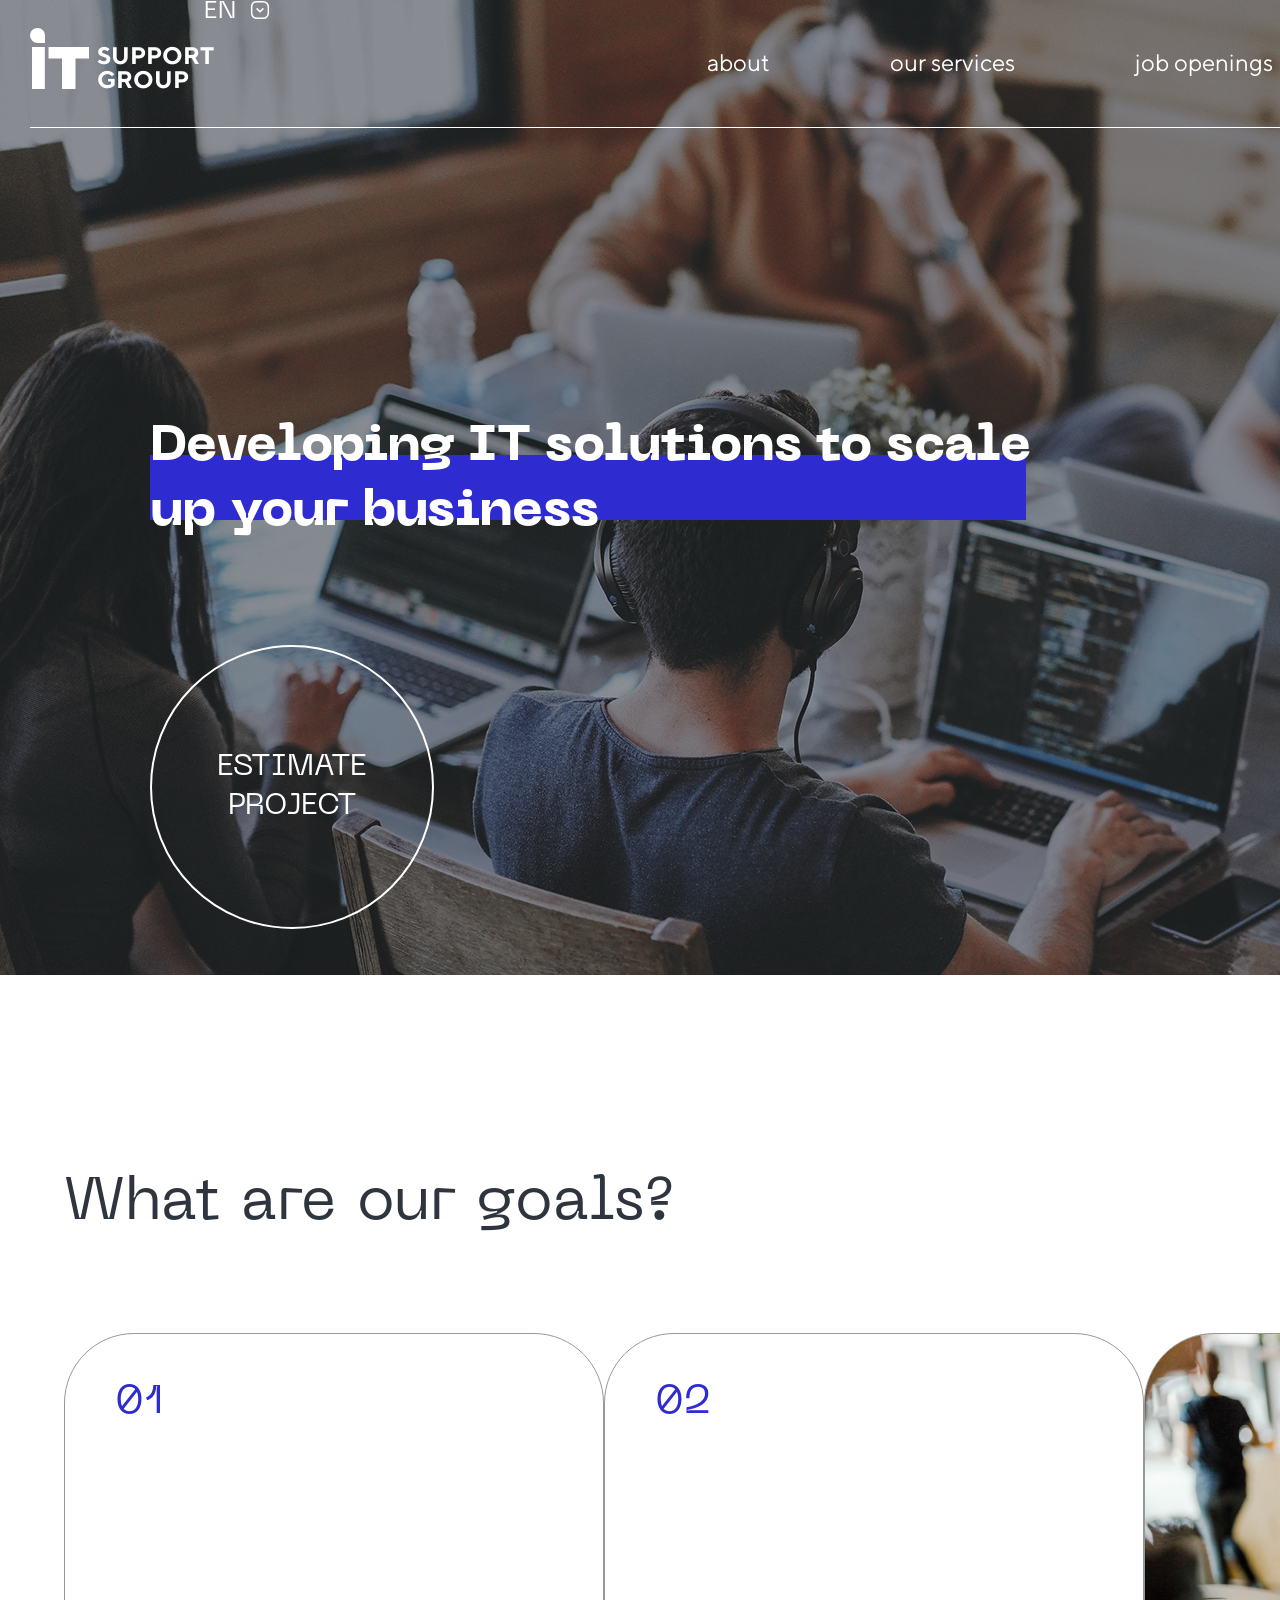
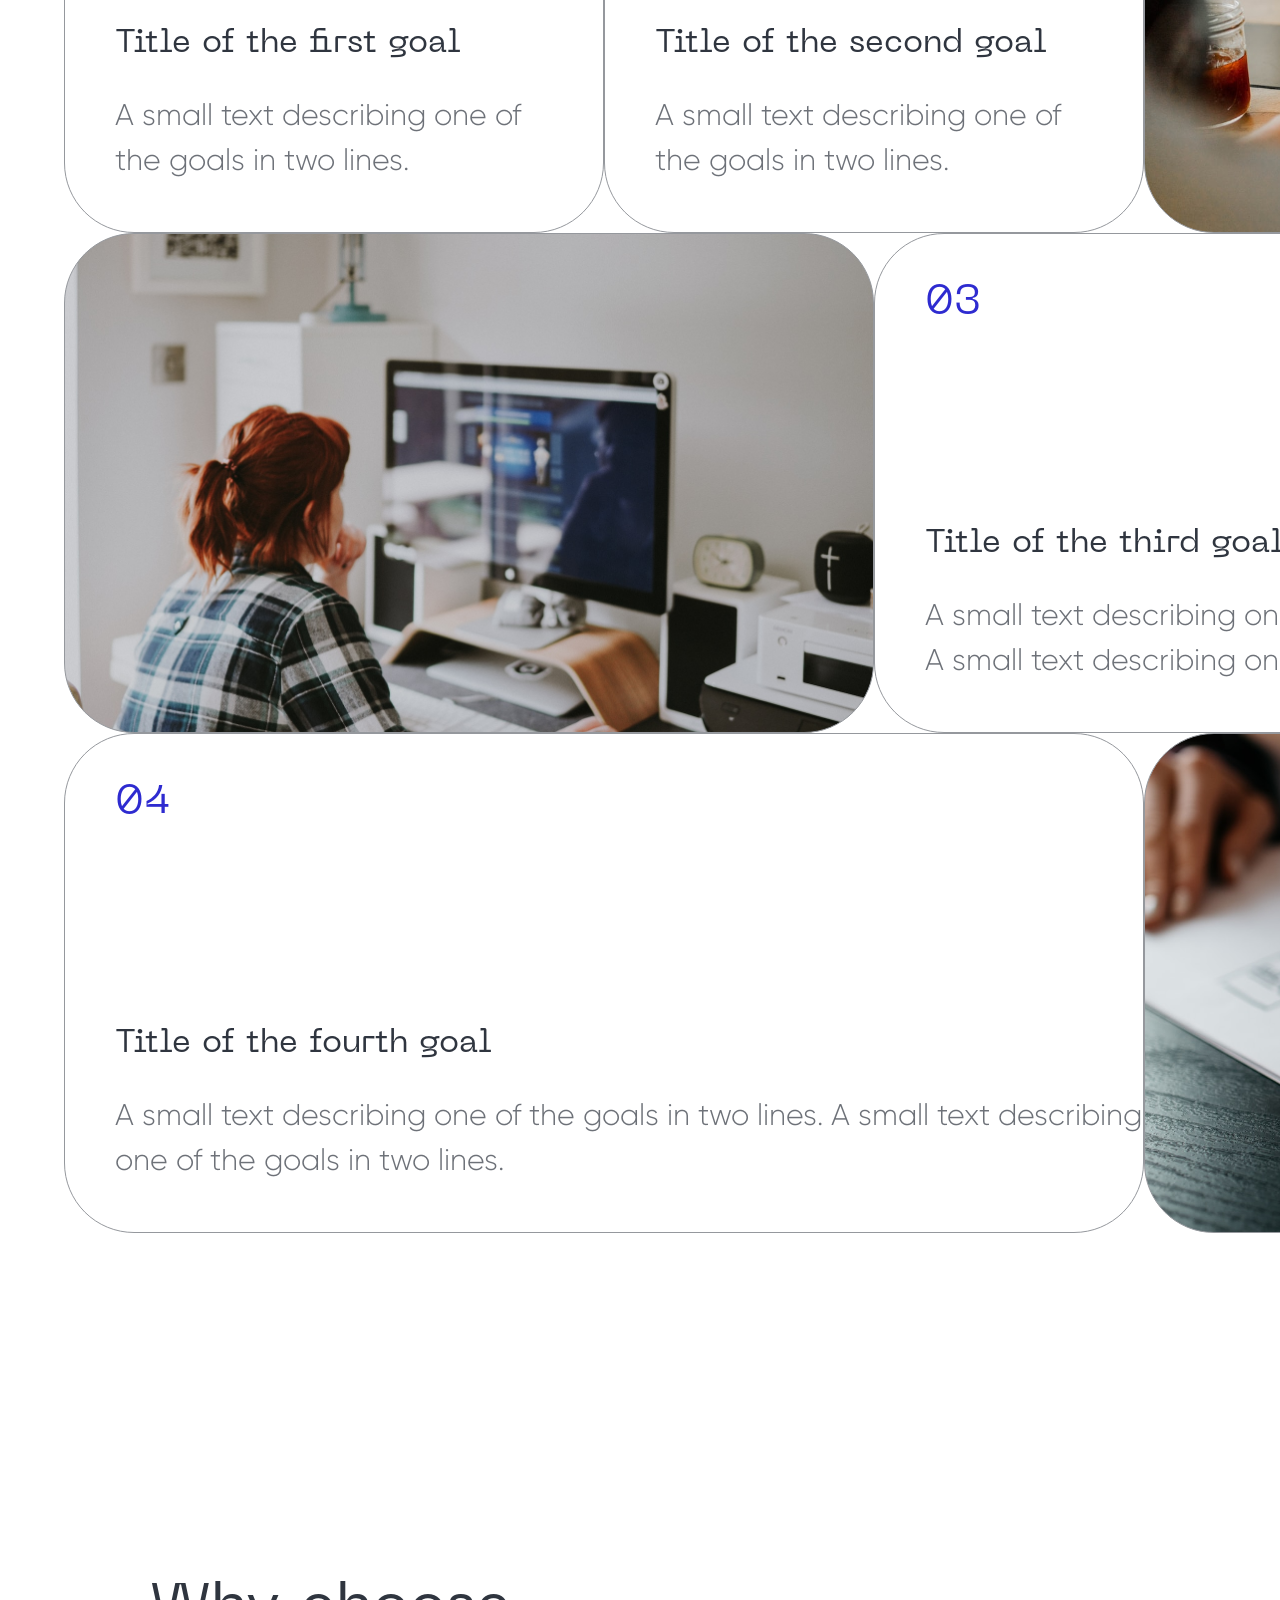
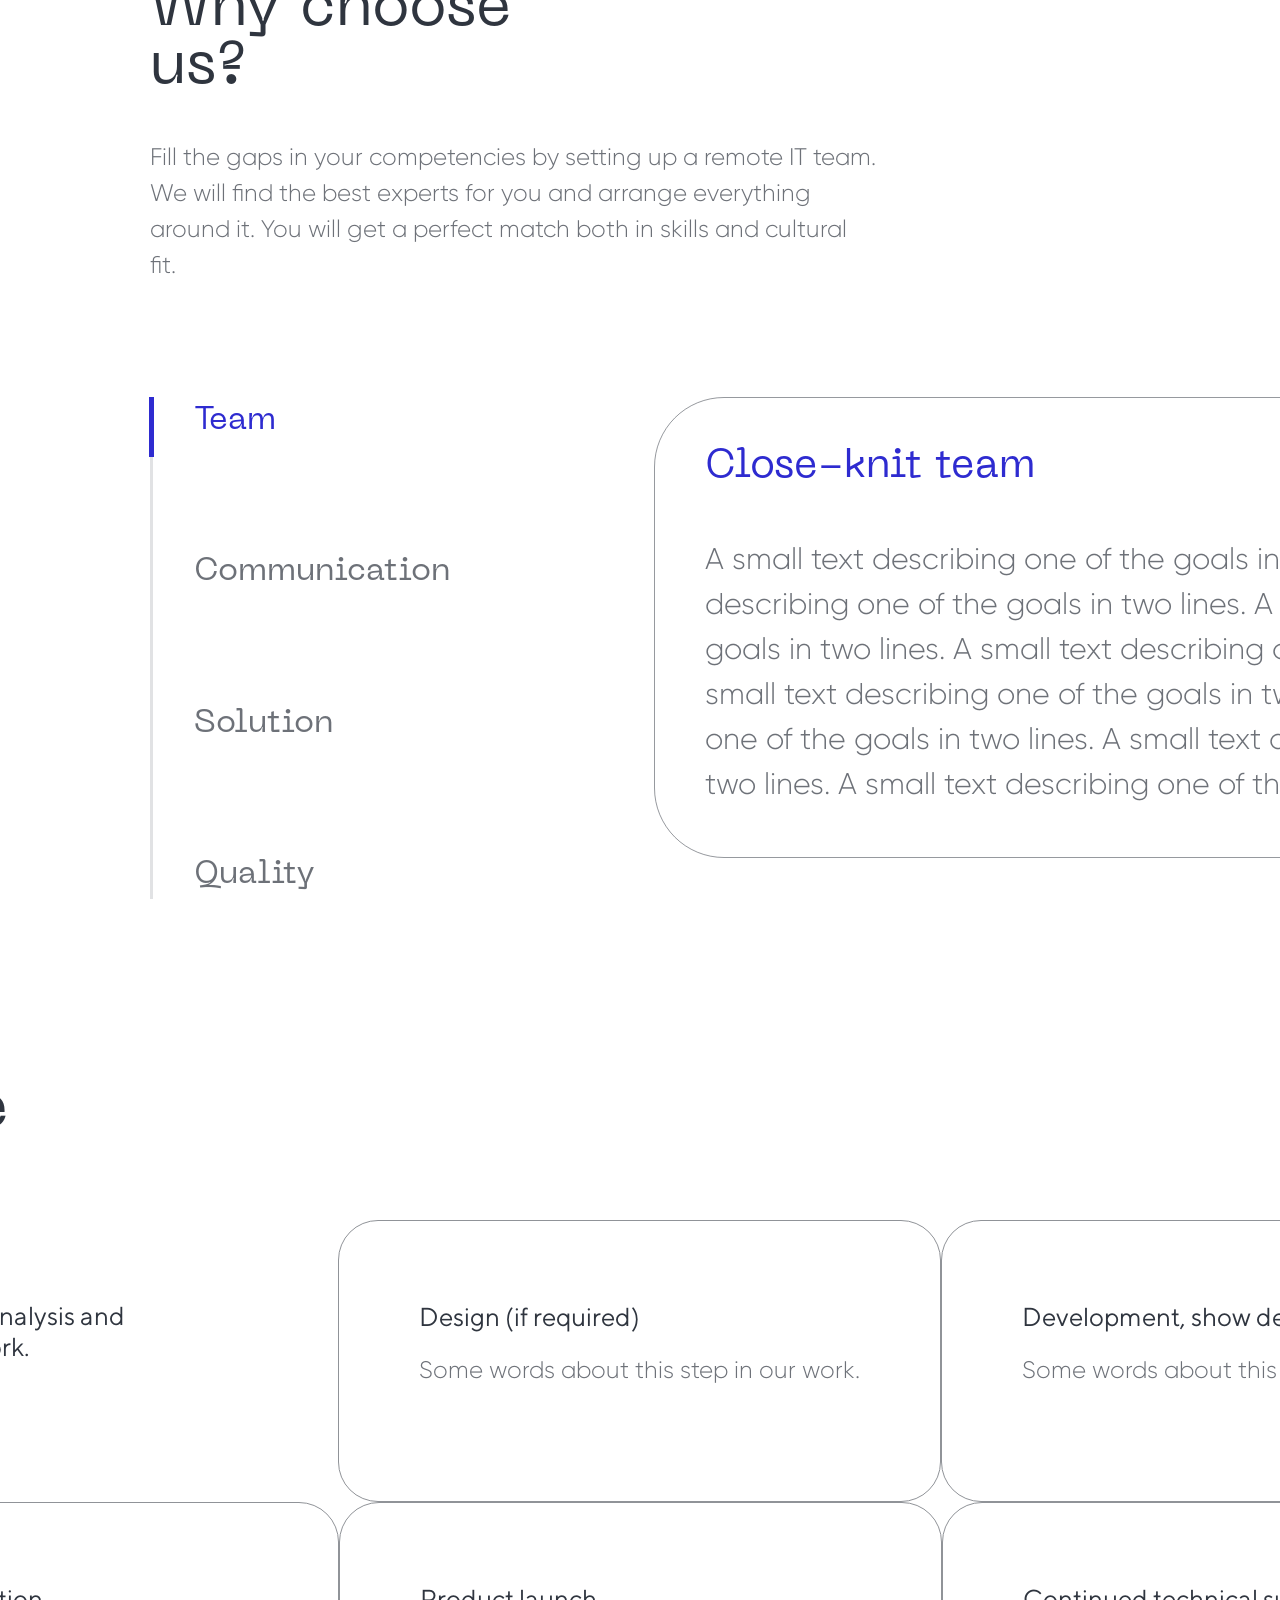
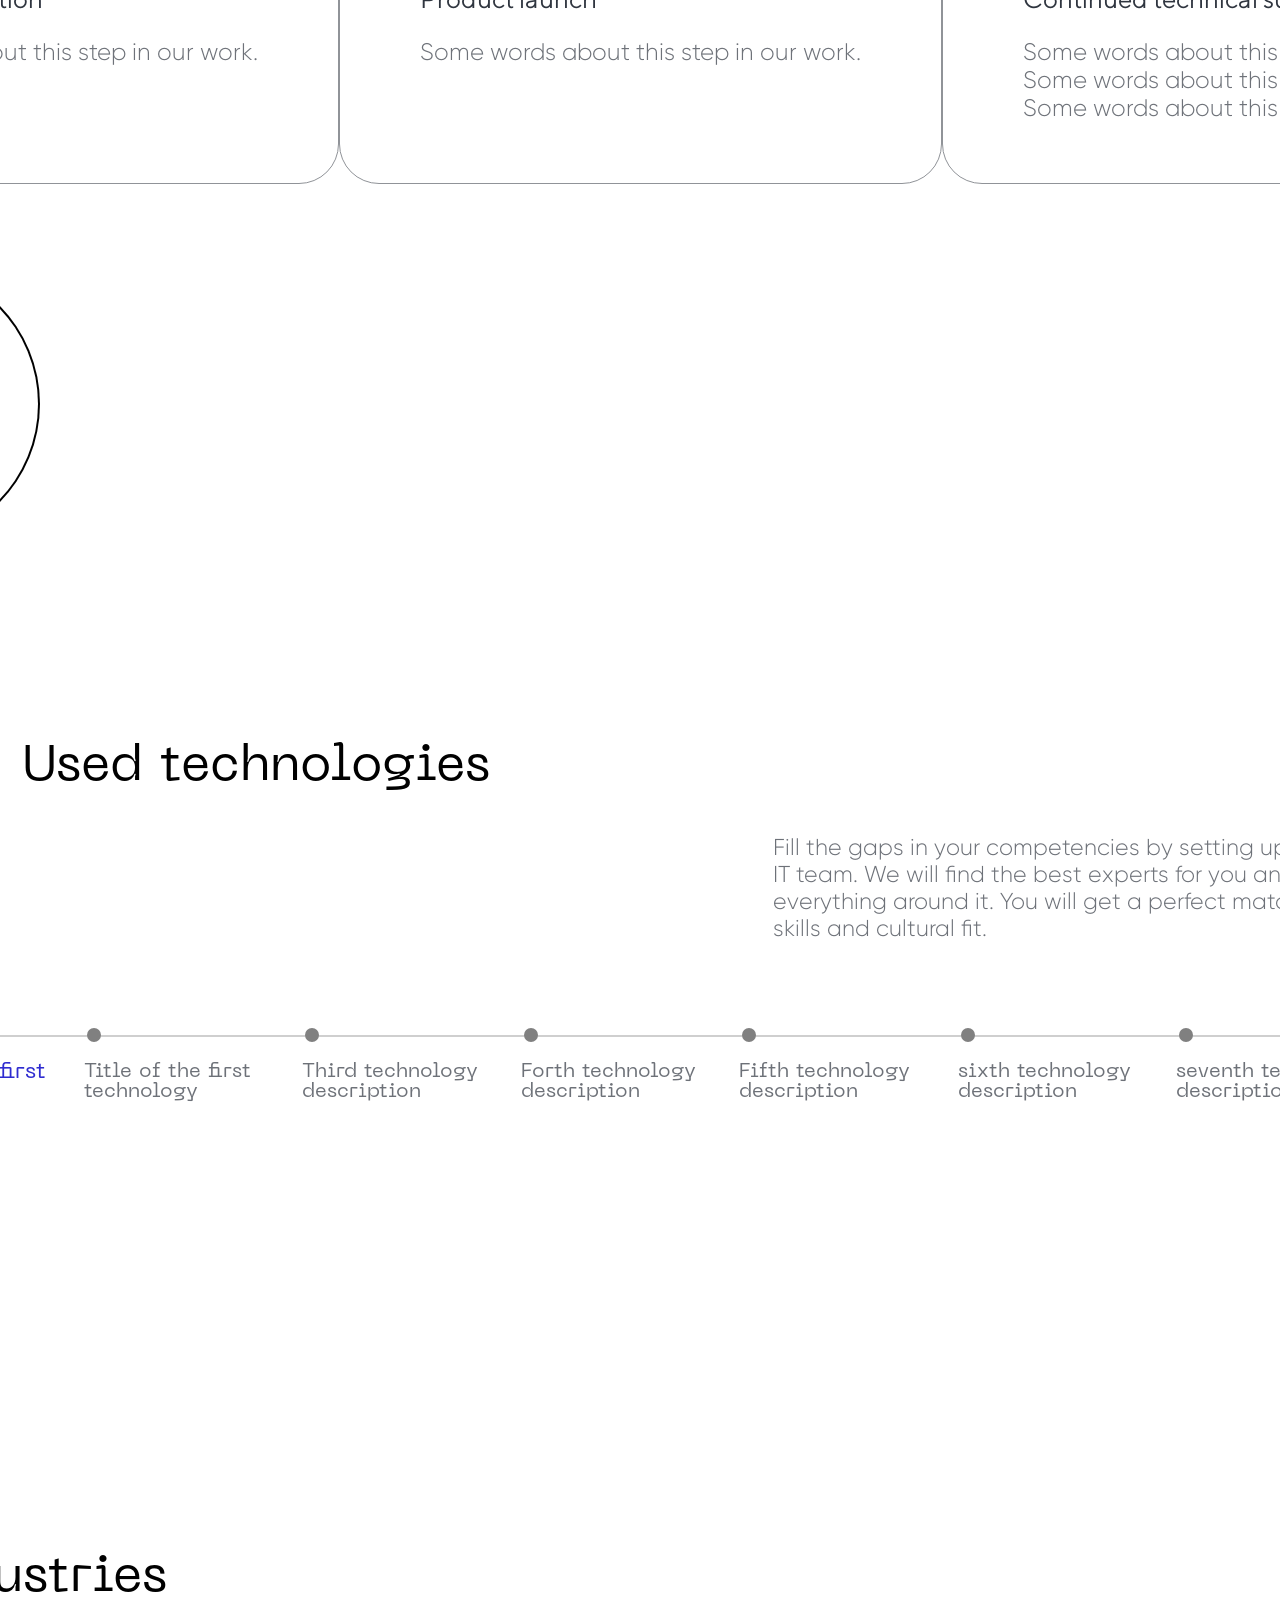
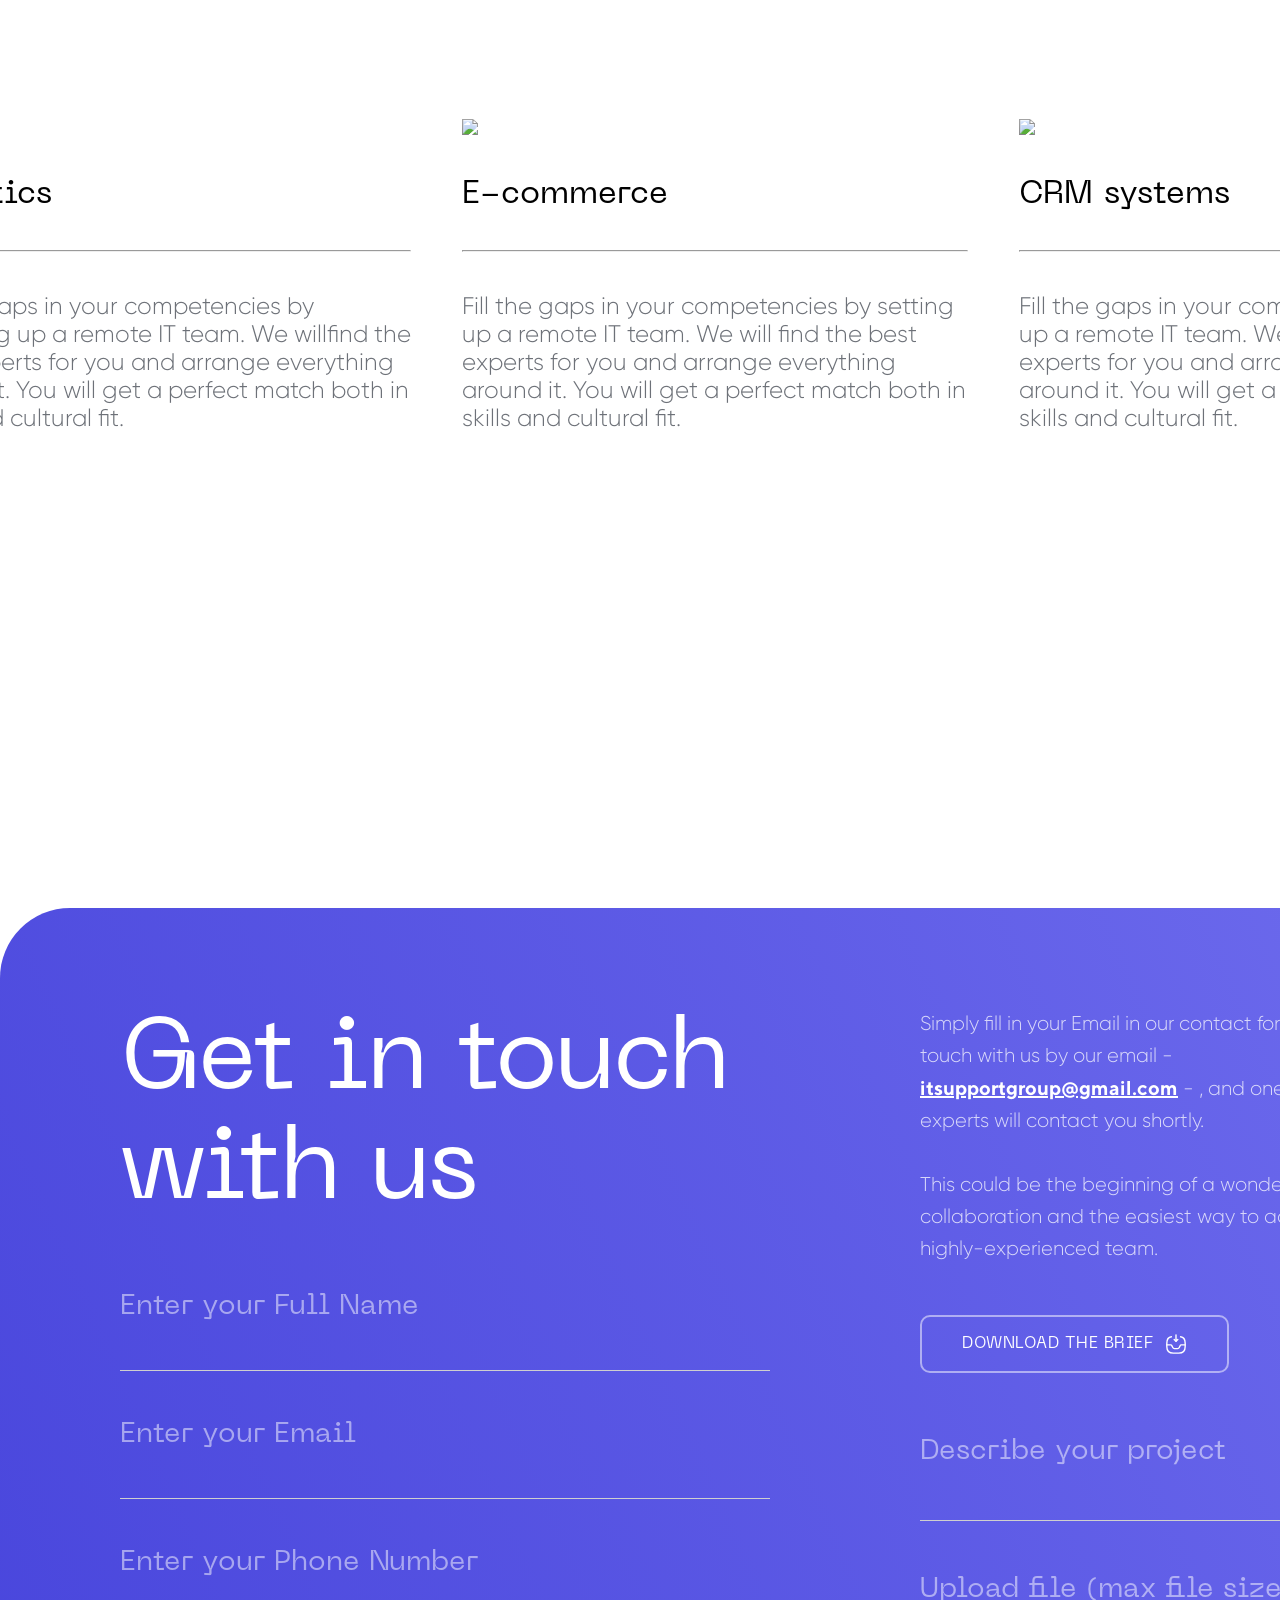
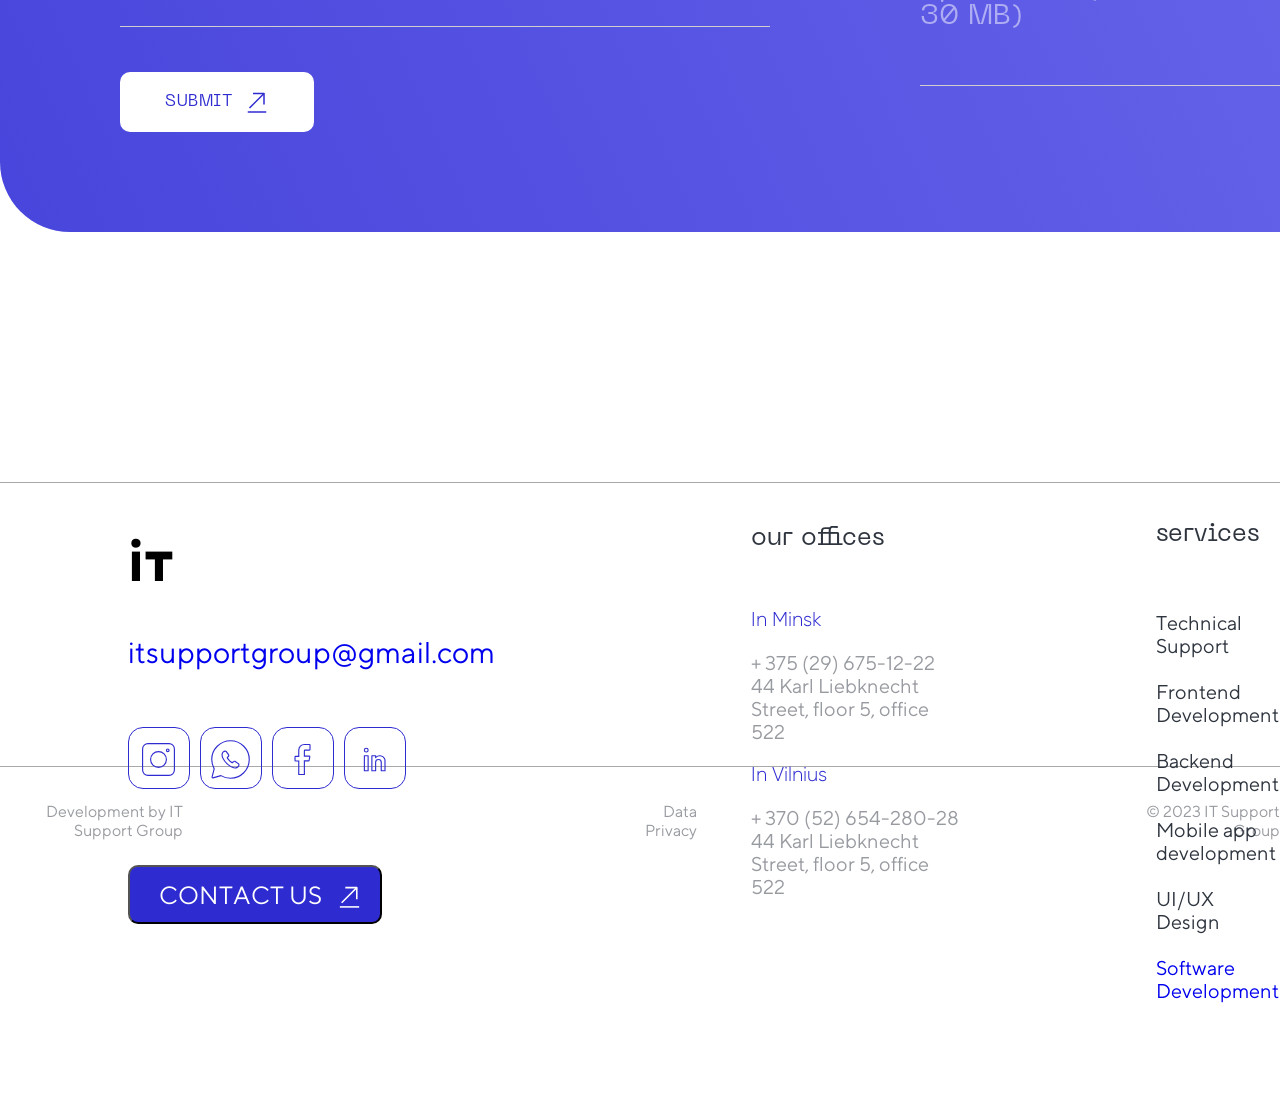
==== commit 2ee083ba: "function for 'used technologies'" ====
--- a/index.html
+++ b/index.html
@@ -42,8 +42,17 @@
                     <hr class="line-1">
 
                     <div class="Language">
-                        <div class="en">EN</div>
-                        <div class="language-arrow-down"></div>
+                        <div class="en" id="en">EN</div>
+                      <div class="language-arrow-down">
+                        <button class="lang-btn" id="lang_btn"></button> </div>
+                        <br>
+                            <div class="languages" id="langs">
+                                <br>
+                                <div class="eng"><button id="engl">EN</button></div>
+                                <br><br>
+                                <div class="ltg"><button id="lthl">LT</button></div>
+                            </div>
+                     
                     </div>
 
                     <div class="Contact">
@@ -109,7 +118,7 @@
     <!-- Why choose us? -->
 
     <div class="why">
-        <div class="why-header">Why choose us?</div>
+        <div class="why-header" > Why choose us?</div>
         <div class="why-text">Fill the gaps in your competencies by setting up a remote IT team. We will find the best
             experts for you and arrange everything around it. You will get a perfect match both in skills and cultural
             fit.</div>
@@ -193,7 +202,7 @@
             the best experts for you and arrange everything around it. You will get a perfect match both in skills and
             cultural fit.</div>
 
-        <div class="timeline">
+        <div class="timeline" id="timeline">
             <div class="line-tech"></div>
 
             <div class="step act">
@@ -206,38 +215,46 @@
             </div>
 
             <div class="step">
-                <div class="point"></div>
-                <div class="text1">Second technology description</div>
-            </div>
-
-            <div class="step">
-                <div class="point"></div>
-                <div class="text1">Third technology description</div>
-            </div>
-
-            <div class="step">
-                <div class="point"></div>
-                <div class="text1">Forth technology description</div>
-            </div>
-
-            <div class="step">
-                <div class="point"></div>
-                <div class="text1">Fifth technology description</div>
-            </div>
-
-            <div class="step">
-                <div class="point"></div>
-                <div class="text1">sixth technology description</div>
-            </div>
-
-            <div class="step">
-                <div class="point"></div>
-                <div class="text1">seventh technology description</div>
-            </div>
-
-            <div class="step">
-                <div class="point"></div>
-                <div class="text1">eighth technology description</div>
+                  
+                    <div class="point"></div>
+                <div class="text">Title of the first technology</div>
+            
+                
+    
+            </div>
+
+            <div class="step">
+                    <div class="point"></div>
+                    <div class="text">Third technology description</div>
+            </div>
+
+            <div class="step">
+          
+                    <div class="point"></div>
+                <div class="text">Forth technology description</div>
+            </div>
+
+            <div class="step">
+                    <div class="point">
+                </div>
+                <div class="text">Fifth technology description</div>
+            </div>
+
+            <div class="step">
+                
+                    <div class="point"></div>
+                <div class="text">sixth technology description</div>
+            </div>
+
+            <div class="step">
+               
+                    <div class="point"></div>
+                <div class="text">seventh technology description</div>
+            </div>
+
+            <div class="step">
+                    <div class="point"></div>
+                <div class="text">eighth technology description</div>
             </div>
         </div>
     </div>
@@ -420,5 +437,6 @@
         </div>
 
 </body>
-
+<script src="JS/chooseUs.js"></script>
+<script src="JS/usedTechnologies.js"></script>
 </html>
--- a/CSS/form.css
+++ b/CSS/form.css
@@ -42,7 +42,6 @@
 .step {
   position: relative;
   z-index: 2;
-
   display: flex;
   flex-direction: column;
   align-items: center;
@@ -56,22 +55,33 @@
   background: gray;
   margin-bottom: 20px;
 }
+.step:hover .point {
+  background: blue;
+  box-shadow: 0 0 0 6px rgba(0, 0, 255, 0.2);
+  transition: all 0.5s ease;
 
-.active .point {
+}
+.step:hover .text{
+  color: var(--main-blue, #2E2BD0);
+  font-size: 22px;
+  transition: all 0.5s ease;
+}
+.act .point {
   background: blue;
   box-shadow: 0 0 0 6px rgba(0, 0, 255, 0.2);
 }
 
-.active .text1 {
-  color: blue;
+.act .text{
+  color: var(--main-blue, #2E2BD0);
+  font-size: 22px;
 }
-
 .text {
   padding-left: 200px;
   font-size: 20px;
   font-family: 'Neue Machina';
   width: 220px;
   height: 68px;
+ color: rgba(47, 53, 63, 0.70);
 }
 
 .text1 {
@@ -91,93 +101,9 @@
     display: flex;
     flex-direction: column;
     align-items: center;
-    background: none;
-    border: none;
+    /* background: none;
+    border: none; */
     cursor: pointer;
     width: 15px;
   
-
-@media (max-width: 1080px) {
-
-  .technologies {
-    max-width: 1080px;
-    text-align: left;
-  }
-
-  .technologies_name {
-    width: 50%;
-    height: auto;
-    margin-left: 10%;
-    margin-top: 0px;
-    font-family: 'Neue Machina';
-    font-weight: 100;
-    font-size: 50px;
-  }
-
-  .technologies_text {
-    width: 50%;
-    height: auto;
-    margin-left: 10%;
-    font-family: 'Gilroy';
-    color: rgba(47, 53, 63, 0.70);
-    font-size: 23px;
-  }
-
-
-
-  .timeline {
-    position: relative;
-    display: flex;
-    flex-direction: column;
-    justify-content: space-between;
-    align-items: flex-start;
-    width: 80%;
-    max-width: 1080px;
-  }
-
-  .line-tech {
-    position: absolute;
-    top: 7px;
-    left: 2px;
-    height: 718px;
-    width: 2px;
-    background-color: #cfcfcf;
-  }
-
-  .step {
-    position: relative;
-    z-index: 2;
-
-    display: flex;
-    flex-direction: column;
-    align-items: center;
-    width: 5px;
-  }
-
-  .point {
-    width: 14px;
-    height: 14px;
-    border-radius: 50%;
-    background: gray;
-    margin-bottom: 20px;
-  }
-
-  .text {
-    margin-left: 300px;
-    transform: translateY(-50px);
-    font-size: 20px;
-    font-family: 'Neue Machina';
-    width: 220px;
-    height: auto;
-  }
-
-  .text1 {
-    margin-left: 250px;
-    transform: translateY(-50px);
-    font-size: 16px;
-    font-family: 'Neue Machina';
-    width: 162px;
-    height: auto;
-    color: rgba(47, 53, 63, 0.70);
-  }
-}
+}
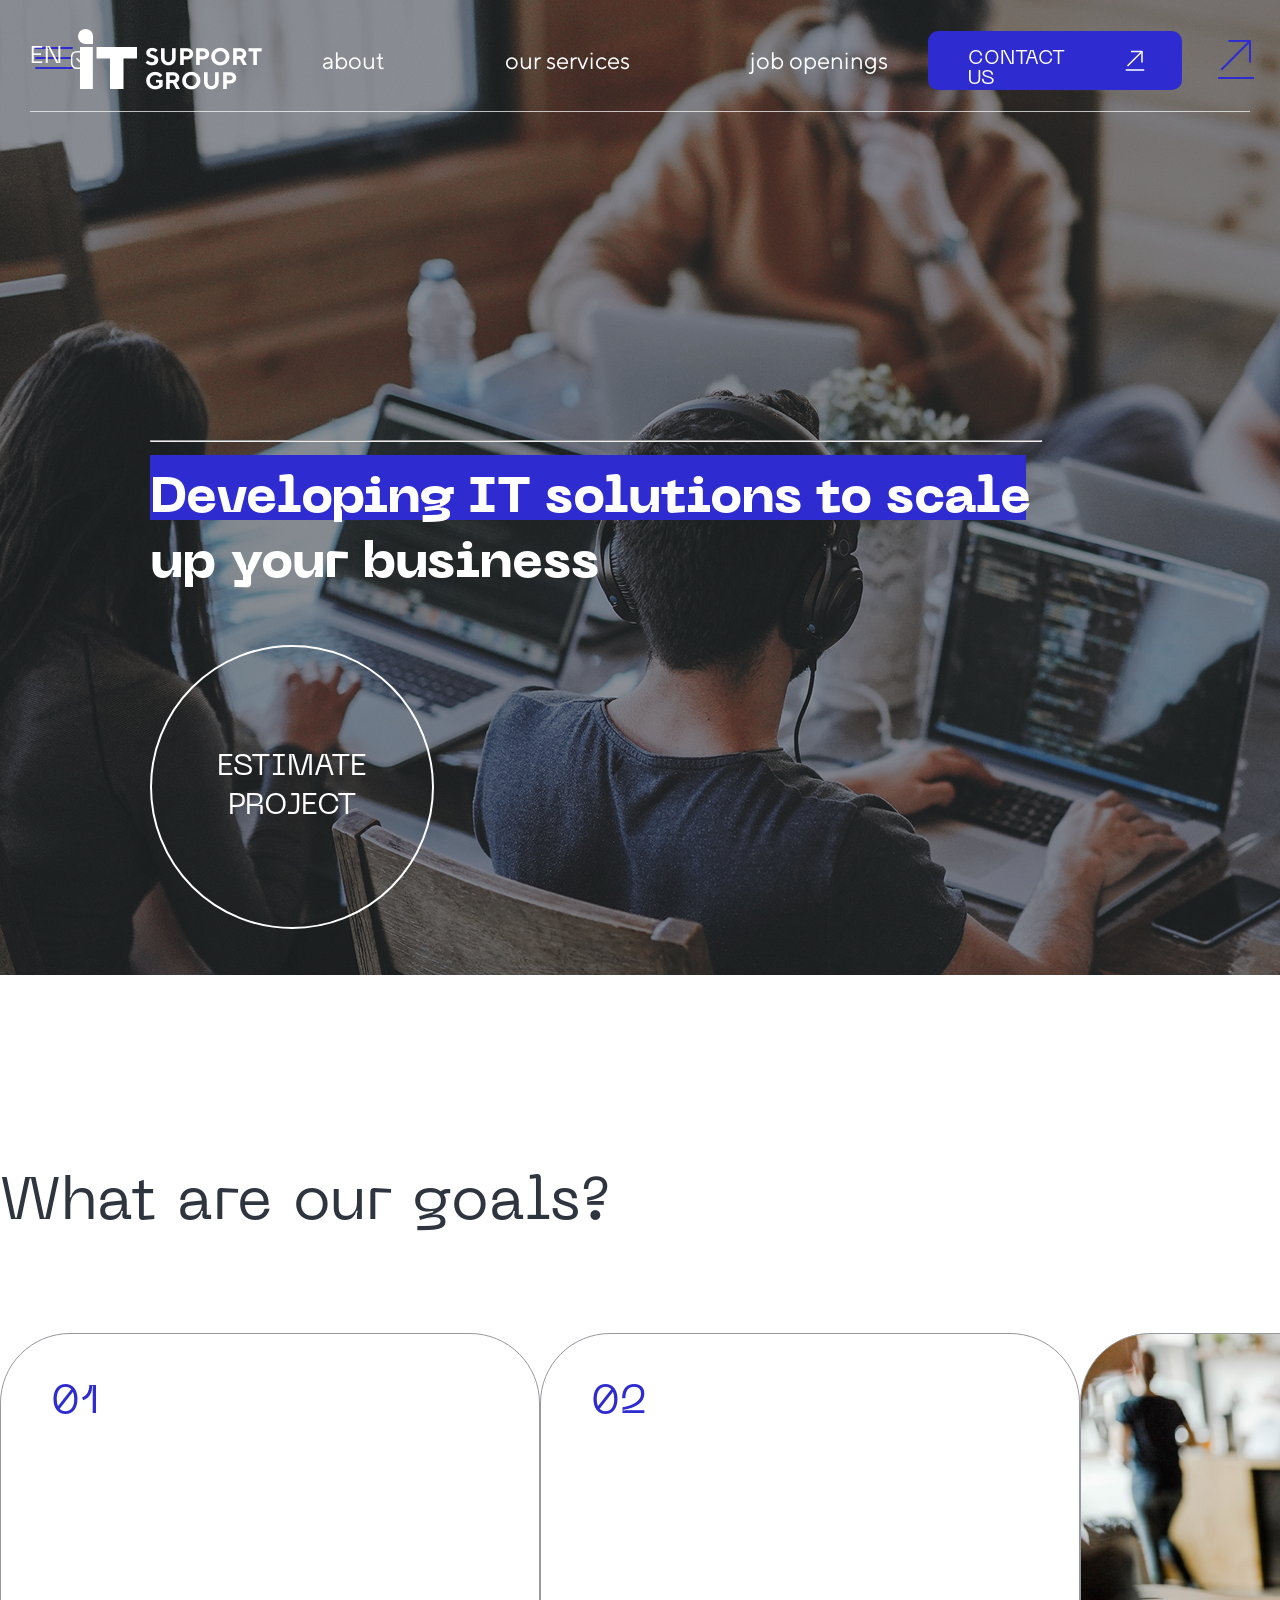
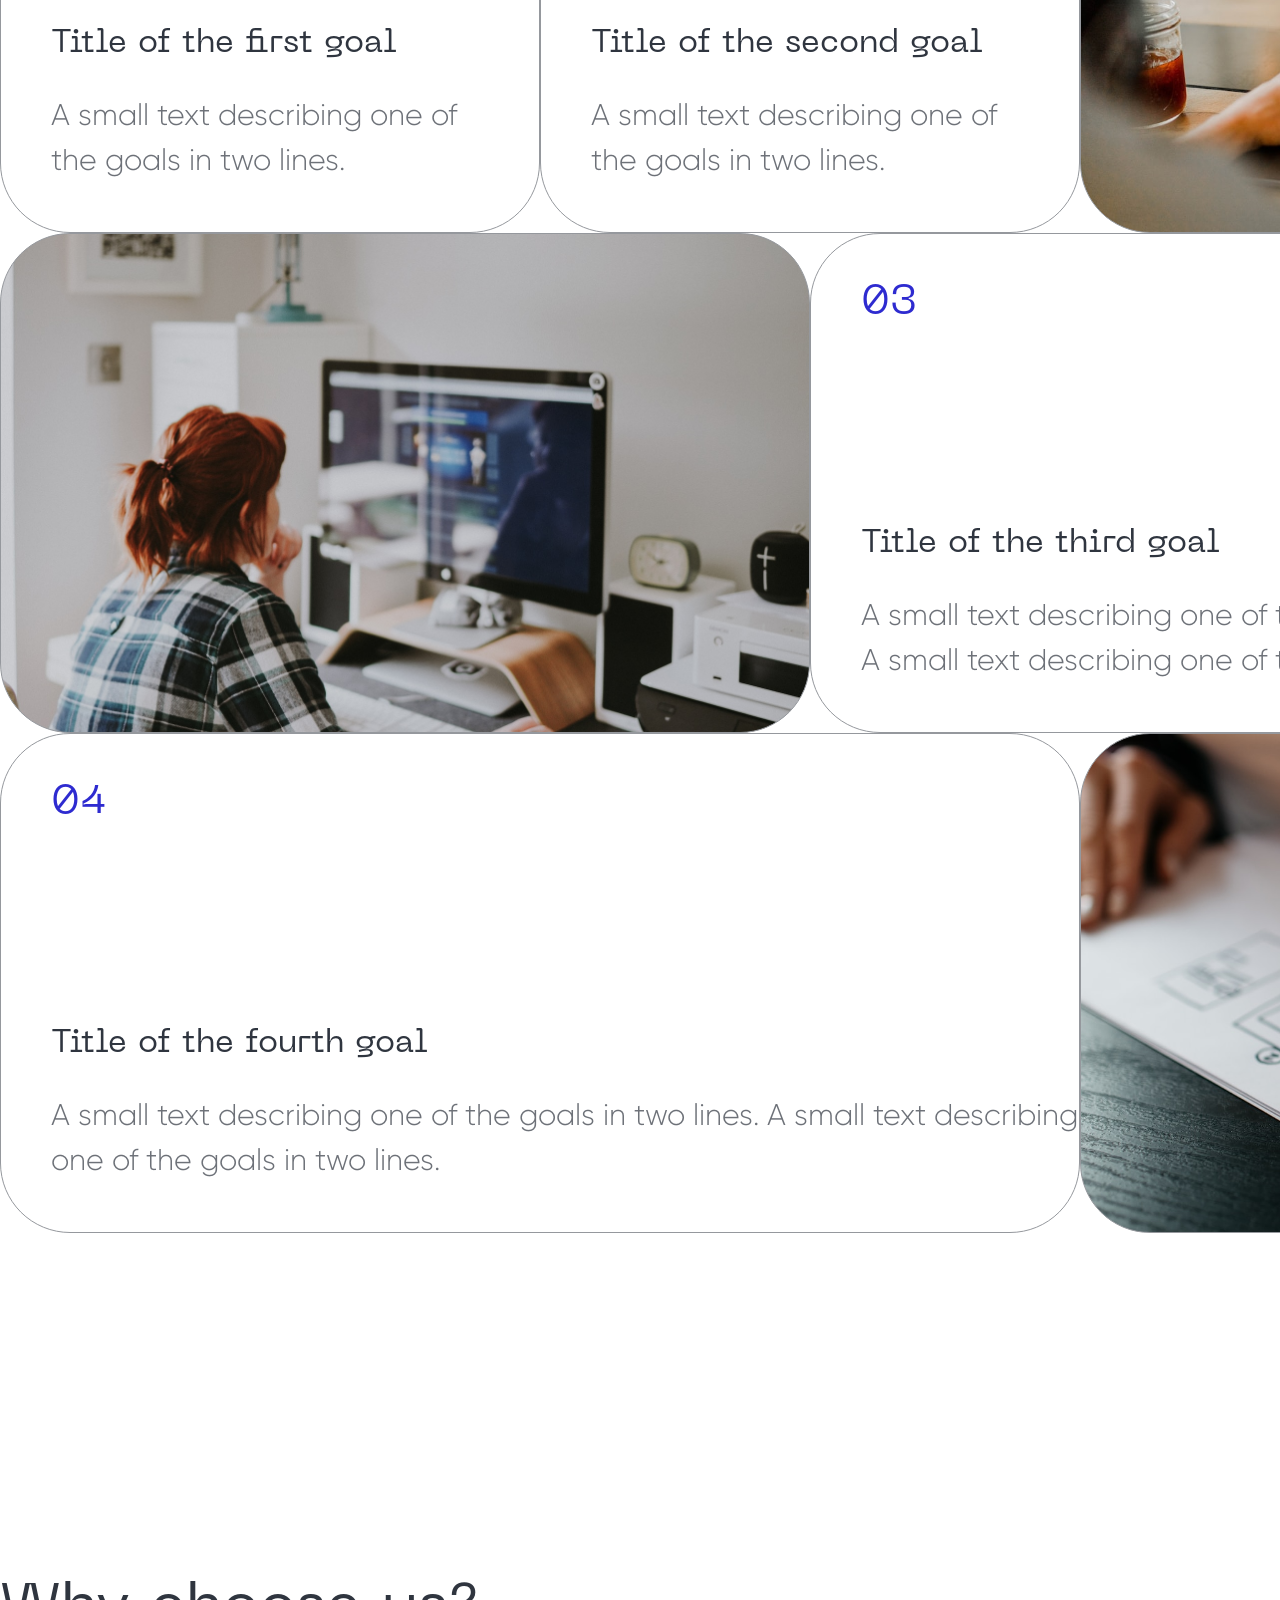
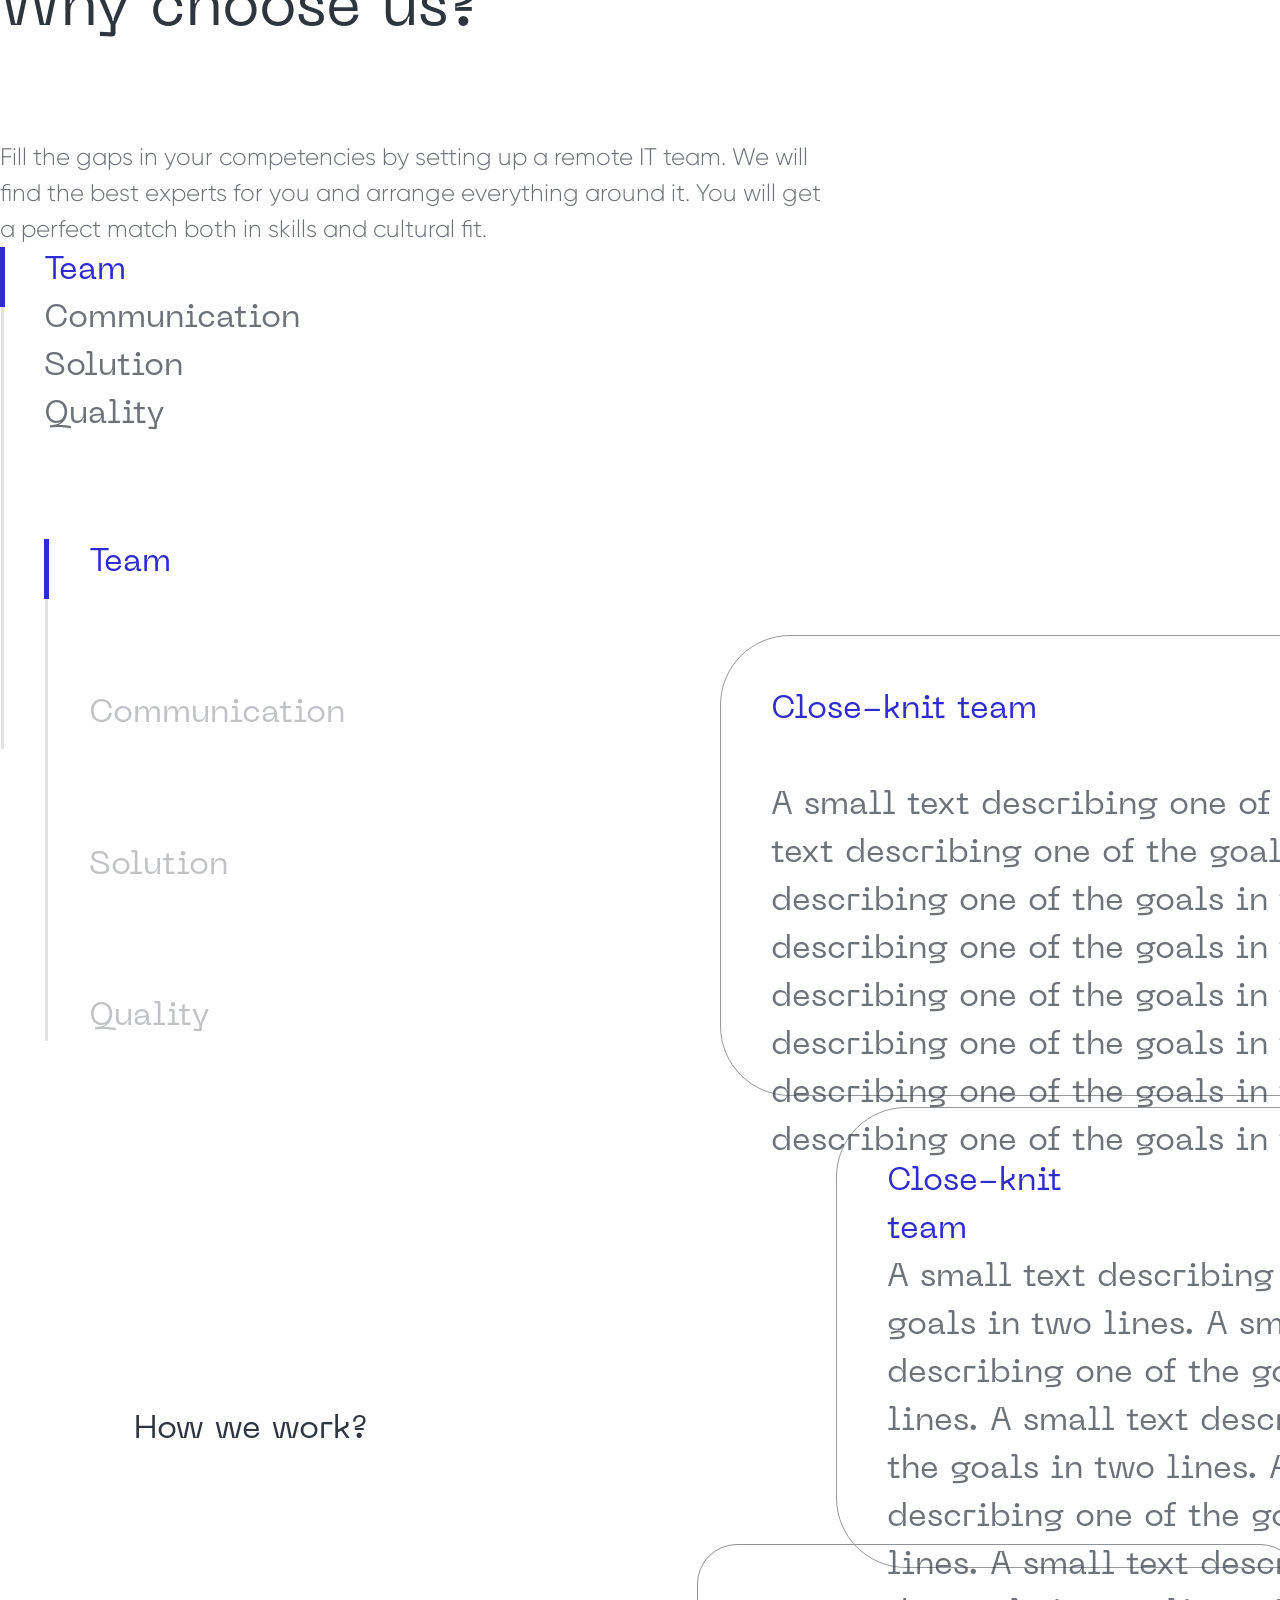
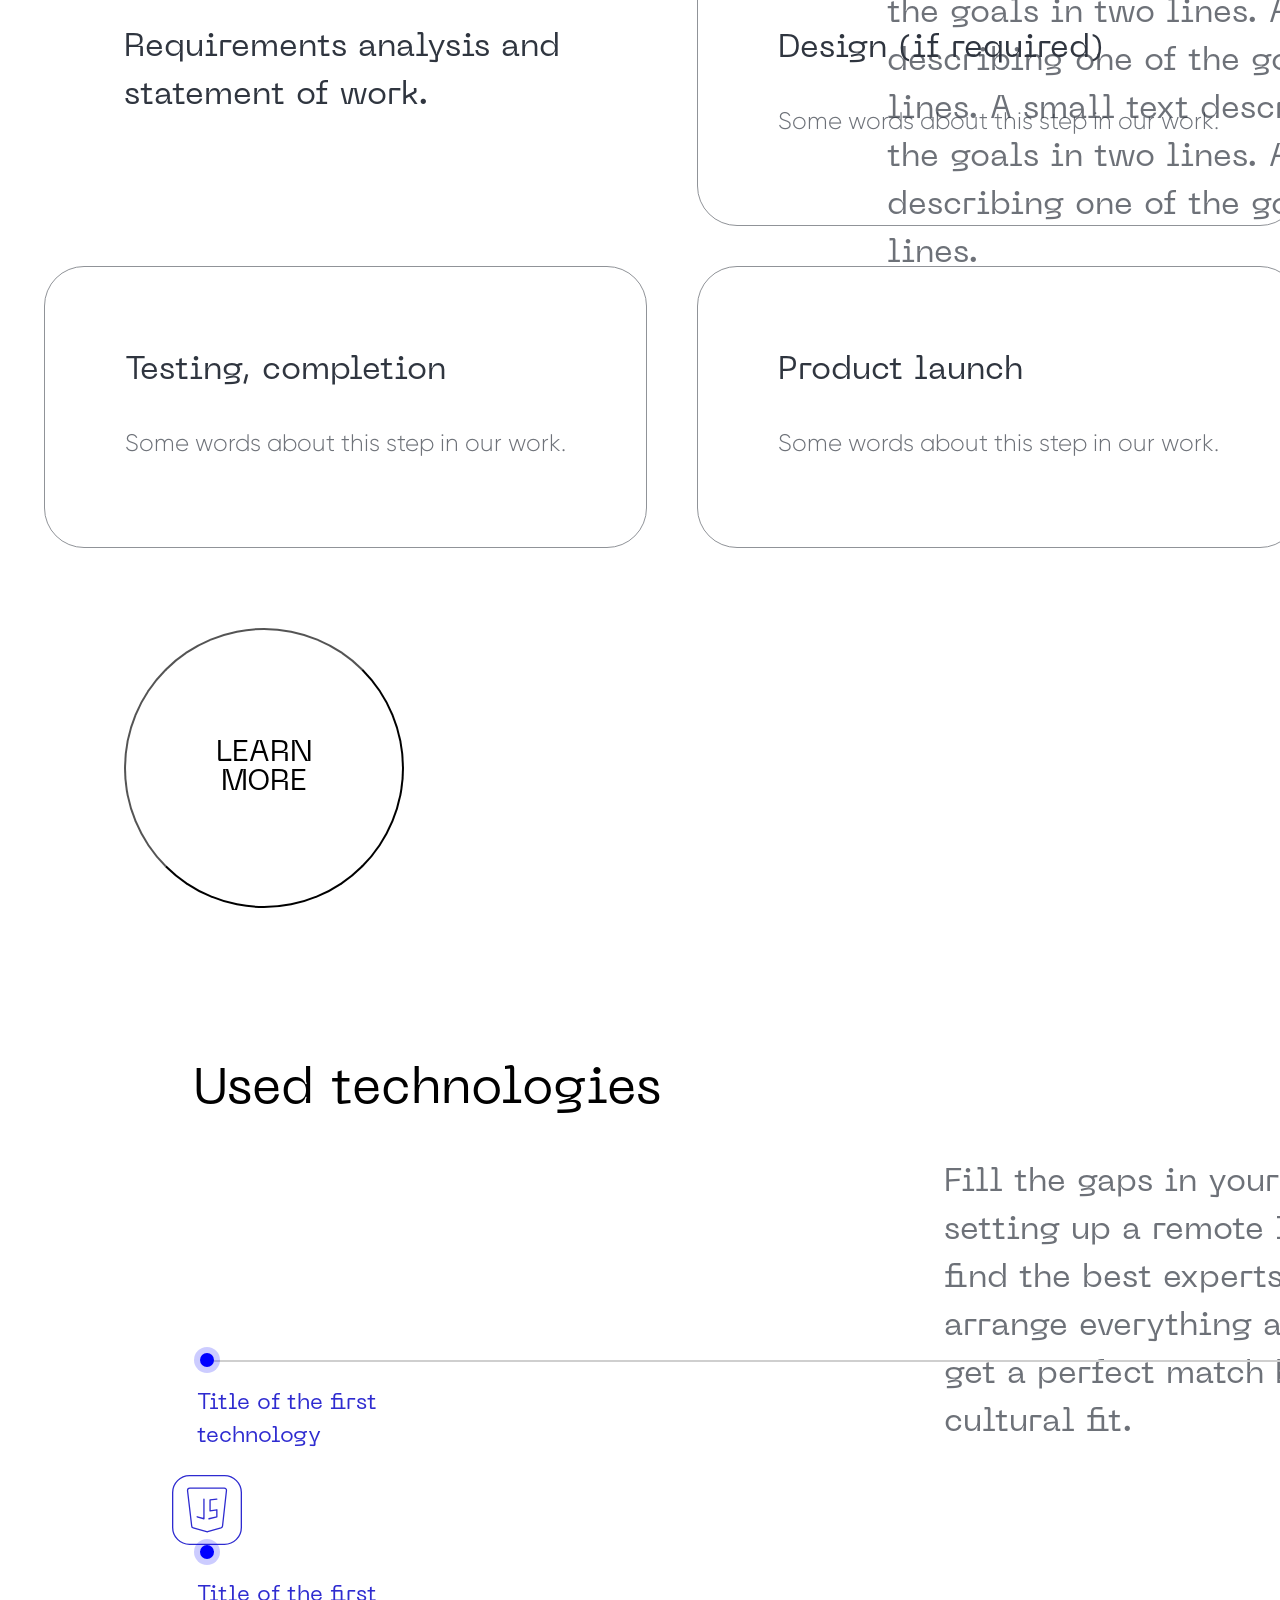
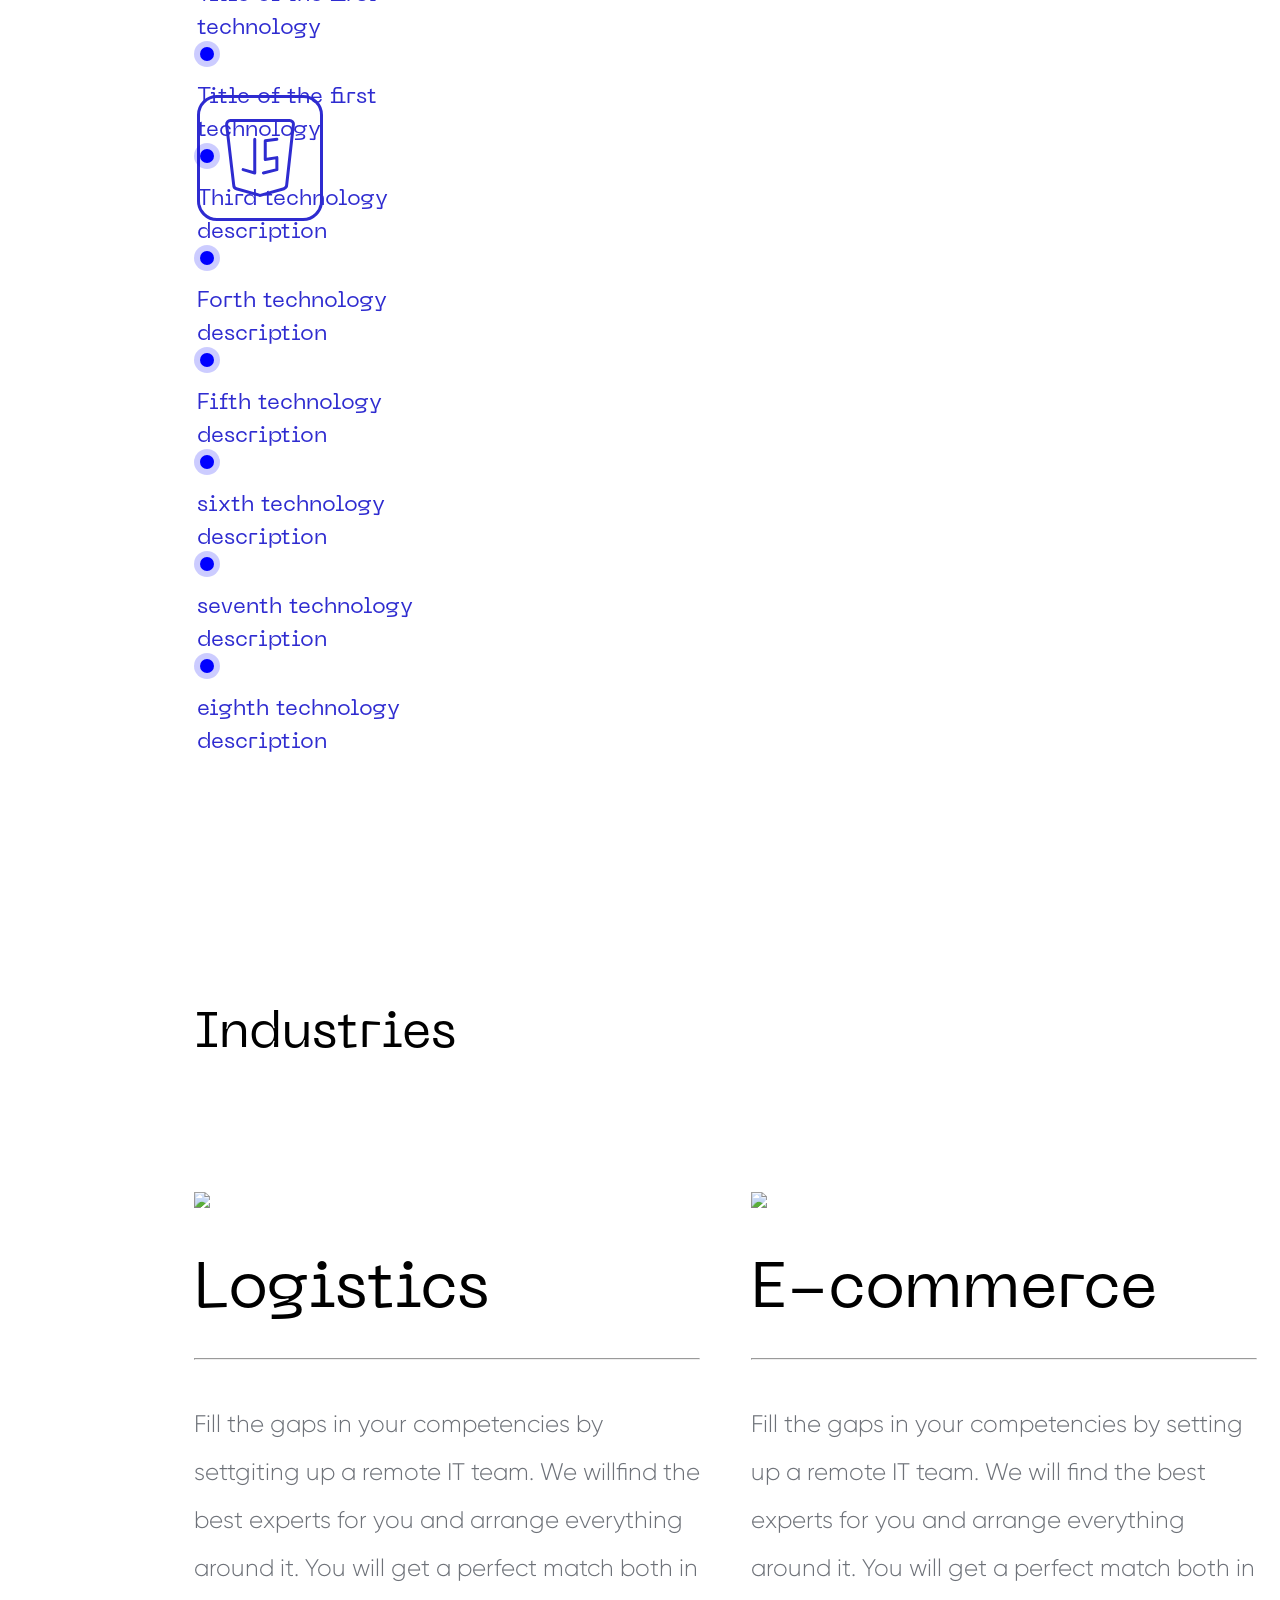
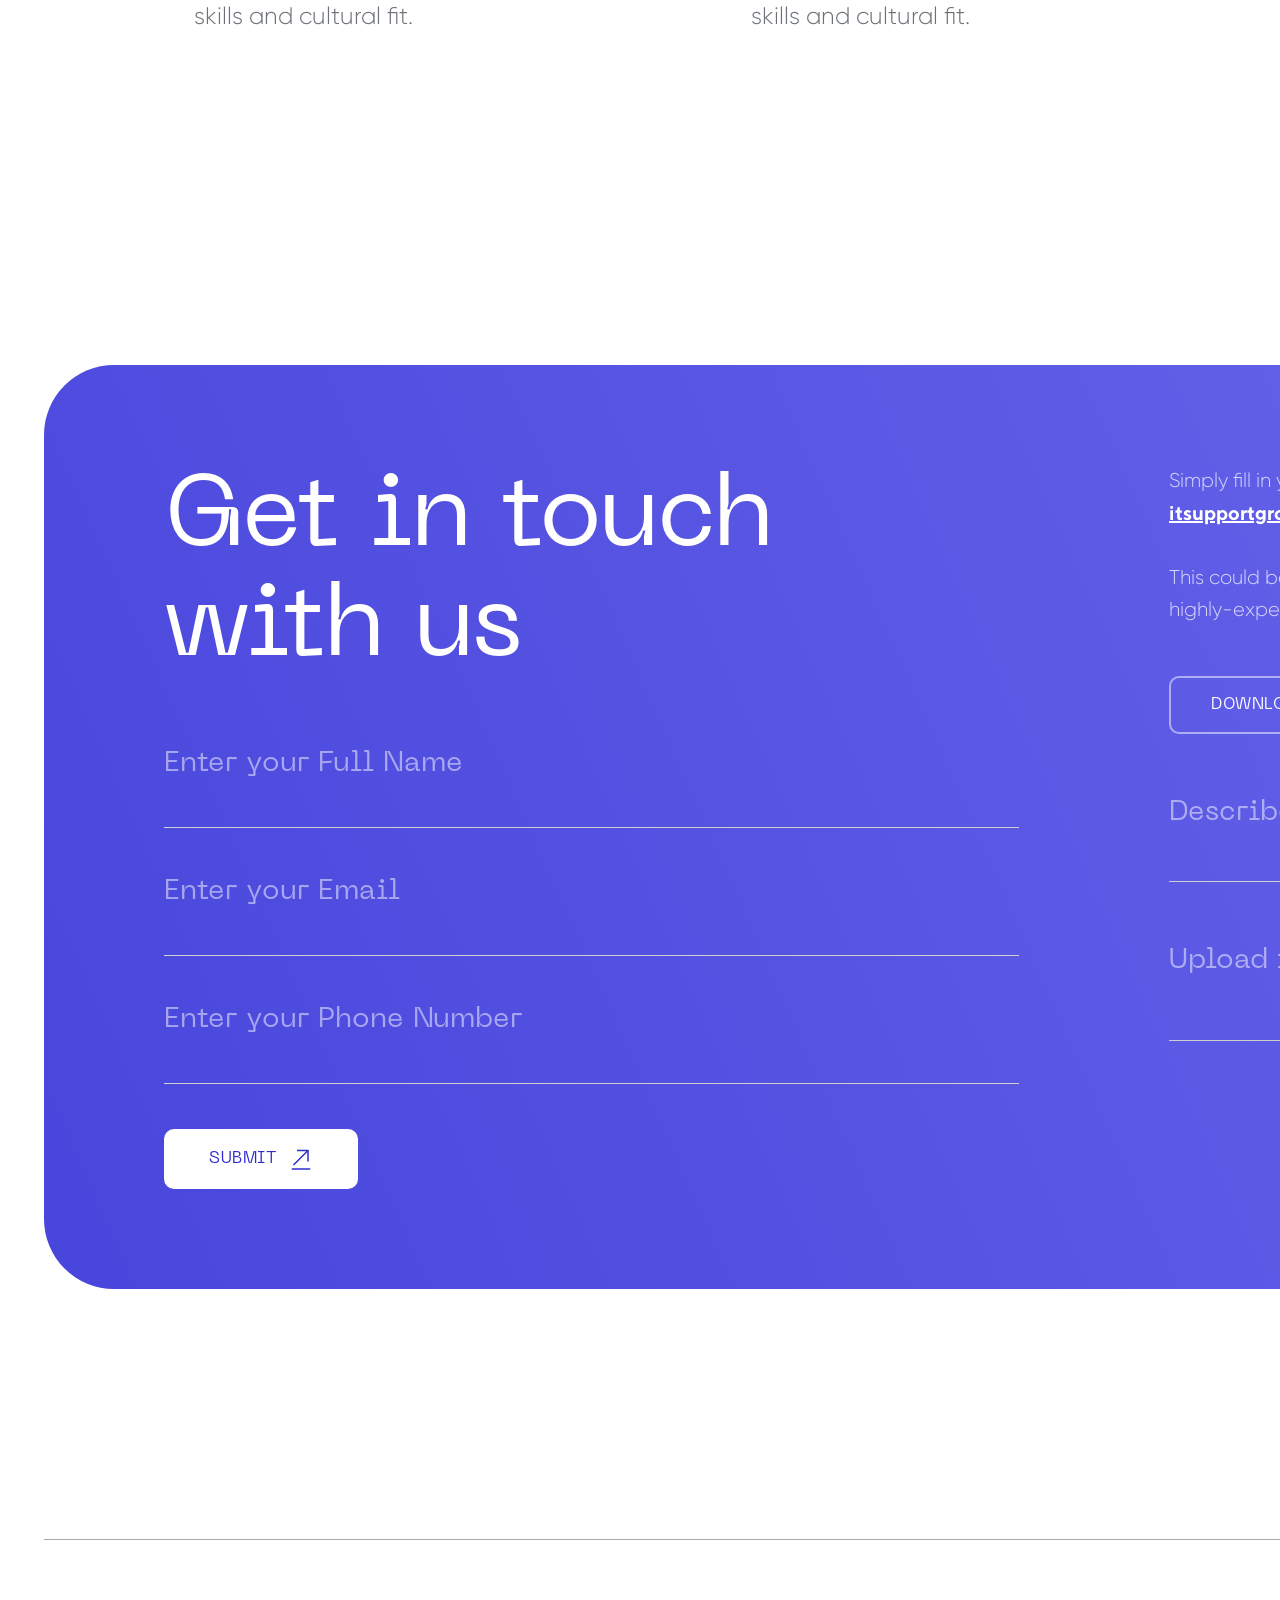
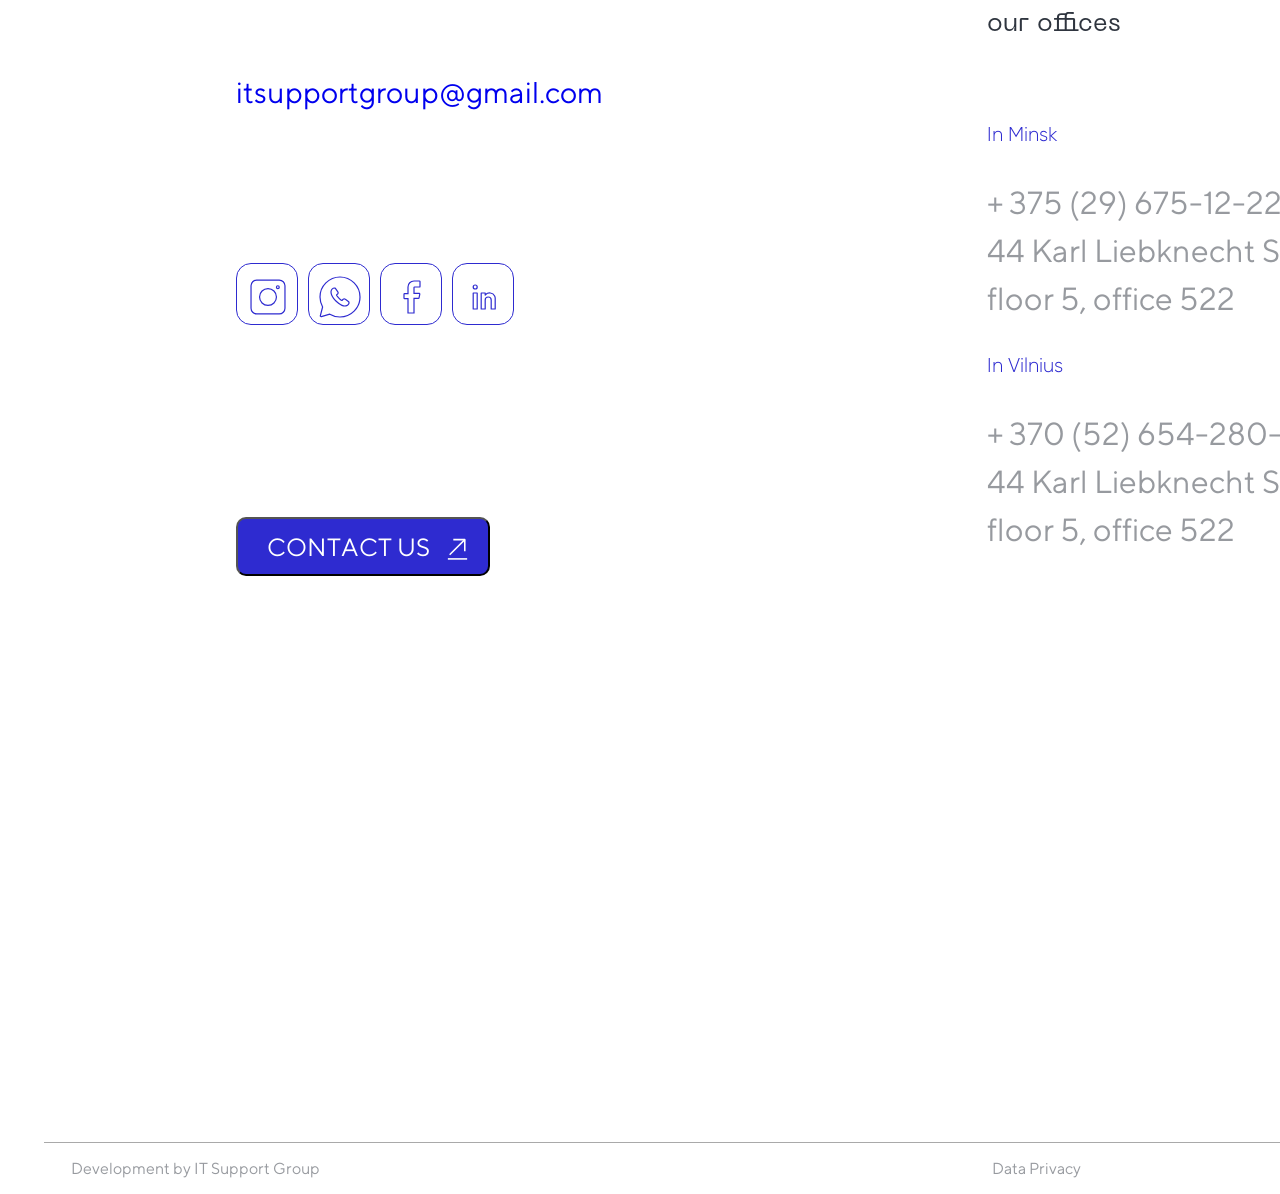
==== commit 5ae13799: "Merge branch 'main' into dev/ArtiomSiomin-clean" ====
--- a/index.html
+++ b/index.html
@@ -6,7 +6,7 @@
     <meta name="viewport" content="width=device-width, initial-scale=1.0">
     <title>IT Support Group</title>
     <script src="JS/script.js" defer></script>
-    <link rel="stylesheet" href="CSS/styles.css">
+
     <link rel="stylesheet" href="CSS/why.css">
     <link rel="stylesheet" href="CSS/goals.css">
     <link rel="stylesheet" href="CSS/indusries.css">
@@ -15,10 +15,11 @@
     <link rel="stylesheet" href="../CSS/clients-say.css">
 
     <link rel="stylesheet" href="CSS/get-in-touch.css">
-
-
+    
     <link rel="stylesheet" href="CSS/how.css">
     <link rel="stylesheet" href="CSS/how-we-work.css">
+    <link rel="stylesheet" href="CSS/why.css">
+    <link rel="stylesheet" href="CSS/styles.css">
 </head>
 
 <body>
@@ -27,6 +28,14 @@
         <div class="header-background">
             <div class="header-background-dim">
                 <div class="Main-menu">
+                    <div class="mobile-menu">
+                        <svg xmlns="http://www.w3.org/2000/svg" width="48" height="48" viewBox="0 0 60 60" fill="none">
+                            <path d="M7.5 17.5H52.5" stroke="#2E2BD0" stroke-width="2.5" stroke-linecap="round"/>
+                            <path d="M7.5 30H52.5" stroke="#2E2BD0" stroke-width="2.5" stroke-linecap="round"/>
+                            <path d="M7.5 42.5H52.5" stroke="#2E2BD0" stroke-width="2.5" stroke-linecap="round"/>
+                        </svg>
+                    </div>
+
                     <div class="Logo">
                         <div class="Logo-vector-2"></div>
                         <div class="Logo-vector-1"></div>
@@ -60,13 +69,24 @@
                         <div class="contact-button"></div>
                     </div>
 
+                    <div class="mobile-contact">
+                        <svg xmlns="http://www.w3.org/2000/svg" width="48" height="48" viewBox="0 0 60 60" fill="none">
+                            <path d="M51.25 55H8.75" stroke="#2E2BD0" stroke-width="2.5" stroke-miterlimit="10" stroke-linecap="square" stroke-linejoin="round"/>
+                            <path d="M46.25 10L12.5 43.75" stroke="#2E2BD0" stroke-width="2.5" stroke-miterlimit="10" stroke-linecap="square" stroke-linejoin="round"/>
+                            <path d="M47.5 34.425V8.75H21.825" stroke="#2E2BD0" stroke-width="2.5" stroke-miterlimit="10" stroke-linecap="square" stroke-linejoin="round"/>
+                        </svg>
+                    </div>
+
                     <hr class="line-2">
                 </div>
 
                 <hr class="title-background">
 
                 <div class="Title">
-                    <div class="title-header">Developing IT solutions to scale up your business</div>
+                    <div class="title-header">
+                        <hr class="mobile-title-background">
+                        Developing IT solutions to scale up your business
+                    </div>
                 </div>
 
                 <div class="Estimate">
@@ -133,8 +153,20 @@
                 <div class="word">Communication</div>
                 <div class="word">Solution</div>
                 <div class="word">Quality</div>
-            </div>
-        </div>
+        <div class="why-section">
+            <div class="side-bar">
+                <div class="slider">
+                    <div class="inactive-line"></div>
+                    <div class="active-slider"></div>
+                </div>
+
+                <div class="slider-menu">
+                    <div class="active">Team</div>
+                    <div class="inactive">Communication</div>
+                    <div class="inactive">Solution</div>
+                    <div class="inactive">Quality</div>
+                </div>
+            </div>
 
         <div class="slider-text-block">
             <div class="slider-block-header" id="title">Close-knit team</div>
@@ -143,6 +175,14 @@
                 text describing one of the goals in two lines. A small text describing one of the goals in two lines. A
                 small text describing one of the goals in two lines. A small text describing one of the goals in two
                 lines. A small text describing one of the goals in two lines.</div>
+            <div class="slider-text-block">
+                <div class="slider-block-header">Close-knit team</div>
+                <div class="slider-block-text">A small text describing one of the goals in two lines. A small text
+                    describing one of the goals in two lines. A small text describing one of the goals in two lines. A small
+                    text describing one of the goals in two lines. A small text describing one of the goals in two lines. A
+                    small text describing one of the goals in two lines. A small text describing one of the goals in two
+                    lines. A small text describing one of the goals in two lines.</div>
+            </div>
         </div>
     </div>
 
@@ -196,7 +236,7 @@
     </div>
 
 
-    <div>
+    <div class="technologies">
         <h1 class="technologies_name">Used technologies</h1>
         <div class="technologies_text">Fill the gaps in your competencies by setting up a remote IT team. We will find
             the best experts for you and arrange everything around it. You will get a perfect match both in skills and
@@ -212,6 +252,13 @@
             
                 <img src="IMG/Icon_1.svg" alt="js" class="tech-foto">
                 
+            <div class="step active">
+                <div class="point"></div>
+                <div class="text">Title of the first technology
+                    <div class="js-box">
+                        <div class="js-img"><img src="IMG/java-script.svg" alt="javascript"></div>
+                    </div>
+                </div>
             </div>
 
             <div class="step">
@@ -373,28 +420,29 @@
 
     <div class="footer-for-real">
 
-
+        
         <footer class="nav-footer">
             <div class="nav-footer-left">
-                <h1>iт</h1>
-
-                <a href="#">itsupportgroup@gmail.com</a>
+                <h1 class="footer-it"><img src="../img/black-vector.svg" alt=""></h1>
+
+                <a href="#" class="footer-email">itsupportgroup@gmail.com</a>
                 <br><br><br><br>
                 <div class="social-ntx">
-                    <div class="soc"><img src="IMG/instagram 1.svg" alt="inst" class="img"></div>
-                    <div class="soc"><img src="IMG/whatsapp.svg" alt="wtup" class="img"></div>
-                    <div class="soc"><img src="IMG/facebook.svg" alt="fb" class="img"></div>
-                    <div class="soc"><img src="IMG/linkedin 1(1).svg" alt="ln" class="img"></div>
+                    <div class="soc"><div class="img img-instagram"></div></div>
+                    <div class="soc"><div class="img img-whatsapp"></div></div>
+                    <div class="soc"><div class="img img-facebook"></div></div>
+                    <div class="soc"><div class="img img-linkedin"></div></div>
                 </div>
                 <br><br><br><br>
-                <button class="nav-footer-left-button">CONTACT US <img src="IMG/send.svg" alt="arrow"
+                <button class="nav-footer-left-button"> CONTACT US <img src="../IMG/send.svg" alt="arrow"
                         class="arrow"></button>
             </div>
             <div class="nav-footer-center">
                 <br>
                 <p class="text-center">our offices</p>
                 <br>
-                <div class="off-minsk">
+                <div class="minsk-and-vilnius">
+                    <div class="off-minsk">
                     <h1 class="heading-blue">In Minsk</h1>
                     <div class="text-for-footer-center">
                         <p>+ 375 (29) 675-12-22
@@ -412,30 +460,33 @@
                         </p>
                     </div>
                 </div>
+                </div>
+                
             </div>
             <div class="nav-footer-right">
                 <p class="text-center">services</p><br>
 
                 <div class="services">
                     <p class="service">
-                        Technical Support <br><br>
-                        Frontend Development<br><br>
-                        Backend Development<br><br>
-                        Mobile app development<br><br>
-                        UI/UX Design<br><br>
-                        <a href="https://www.llinformatics.com/">Software Development</a>
+                        <div class="service-Technical">Technical Support</div> <br><br>
+                        <div class="service-Frontend">Frontend Development</div><br><br>
+                        <div class="service-Backend">Backend Development</div><br><br>
+                        <div class="service-Mobile">Mobile app development</div><br><br>
+                        <div class="service-UIUX">UI/UX Design</div><br><br>
+                        <a href="https://www.llinformatics.com/" class="service-Software">Software Development</a>
                     </p>
                 </div>
             </div>
 
         </footer>
-        <br>
         <div class="end">
             <p class="endl">Development by IT Support Group</p>
             <p class="endl">Data Privacy</p>
             <p class="endl">© 2023 IT Support Group</p>
         </div>
 
+    </div>
+
 </body>
 <script src="JS/chooseUs.js"></script>
 <script src="JS/usedTechnologies.js"></script>
--- a/CSS/why.css
+++ b/CSS/why.css
@@ -1,47 +1,46 @@
 .why {
     height: 919px;
-    width: 100%;
     max-width: 1920px;
+    width: 90%;
     margin-top: 400px;
     position: relative;
 }
 
 .why-header {
     height: 58px;
-    width: 478px;
+    width: 100%;
     color: #2F353F;
     font-family: "Neue Machina";
     font-size: 60px;
     font-style: normal;
     font-weight: 400;
     line-height: normal;
-    position: absolute;
-    left: 150px;
 }
 
 .why-text {
     height: 108px;
-    width: 726px;
+    width: 65%;
     color: rgba(47, 53, 63, 0.70);
     font-family: Gilroy;
     font-size: 24px;
     font-style: normal;
     font-weight: 400;
     line-height: 150%;
-    position: absolute;
-    left: 150px;
-    top: 158px;
+    margin-top: 100px;
+}
+
+.why-section {
+    display: flex;
+    gap: 100px;
+    margin-top: 100px;
 }
 
 .side-bar {
-    width: 305px;
+    width: 20%;
     height: 502px;
     display: flex;
     align-items: flex-start;
     gap: 40px;
-    position: absolute;
-    left: 149px;
-    top: 416px;
 }
 
 .slider {
@@ -82,22 +81,19 @@
     line-height: 150%;
 }
 
-.active {
-    color: #2E2BD0;
-}
+
 
 .inactive {
     color: rgba(47, 53, 63, 0.30);
 }
 
 .slider-text-block {
-    width: 1116px;
+    width: 60%;
     height: 459px;
-    position: absolute;
-    left: 654px;
-    top: 416px;
     border-radius: 70px;
     border: 1px solid rgba(47, 53, 63, 0.50);
+    margin-left: 10%;
+    margin-top: 5%;
 }
 
 .slider-block-header {
@@ -107,8 +103,8 @@
     font-style: normal;
     font-weight: 400;
     line-height: normal;
-    height: 39px;
-    width: 331px;
+    height: 10%;
+    width: 30%;
     position: relative;
     left: 50px;
     top: 50px;
@@ -121,8 +117,8 @@
     font-style: normal;
     font-weight: 400;
     line-height: 150%;
-    height: 270px;
-    width: 1016px;
+    height: 80%;
+    width: 90%;
     position: relative;
     left: 50px;
     top: 100px;
--- a/CSS/form.css
+++ b/CSS/form.css
@@ -17,7 +17,22 @@
   font-size: 23px;
 }
 
-
+.js-box {
+  width: 120px;
+  height: 120px;
+  border-radius: 20px;
+  border: 3px solid var(--main-blue, #2E2BD0);
+  text-align: center;
+  vertical-align: center;
+  margin-top: 50px;
+}
+
+.js-img {
+  width: 90px;
+  height: 90px;
+  margin-top: 15px;
+  margin-left: 15px;
+}
 
 .timeline {
   position: relative;
@@ -76,7 +91,7 @@
   font-size: 22px;
 }
 .text {
-  padding-left: 200px;
+  margin-left: 200px;
   font-size: 20px;
   font-family: 'Neue Machina';
   width: 220px;
@@ -85,7 +100,7 @@
 }
 
 .text1 {
-  padding-left: 150px;
+  margin-left: 150px;
   font-size: 16px;
   font-family: 'Neue Machina';
   width: 162px;
@@ -106,4 +121,88 @@
     cursor: pointer;
     width: 15px;
   
+
+@media (max-width: 1080px) {
+
+  .technologies {
+    max-width: 1080px;
+    text-align: left;
+  }
+
+  .technologies_name {
+    width: 50%;
+    height: auto;
+    margin-left: 10%;
+    margin-top: 0px;
+    font-family: 'Neue Machina';
+    font-weight: 100;
+    font-size: 50px;
+  }
+
+  .technologies_text {
+    width: 50%;
+    height: auto;
+    margin-left: 10%;
+    font-family: 'Gilroy';
+    color: rgba(47, 53, 63, 0.70);
+    font-size: 23px;
+  }
+
+
+
+  .timeline {
+    position: relative;
+    display: flex;
+    flex-direction: column;
+    justify-content: space-between;
+    align-items: flex-start;
+    width: 80%;
+    max-width: 1080px;
+  }
+
+  .line-tech {
+    position: absolute;
+    top: 7px;
+    left: 2px;
+    height: 718px;
+    width: 2px;
+    background-color: #cfcfcf;
+  }
+
+  .step {
+    position: relative;
+    z-index: 2;
+
+    display: flex;
+    flex-direction: column;
+    align-items: center;
+    width: 5px;
+  }
+
+  .point {
+    width: 14px;
+    height: 14px;
+    border-radius: 50%;
+    background: gray;
+    margin-bottom: 20px;
+  }
+
+  .text {
+    margin-left: 300px;
+    transform: translateY(-50px);
+    font-size: 20px;
+    font-family: 'Neue Machina';
+    width: 220px;
+    height: auto;
+  }
+
+  .text1 {
+    margin-left: 250px;
+    transform: translateY(-50px);
+    font-size: 16px;
+    font-family: 'Neue Machina';
+    width: 162px;
+    height: auto;
+    color: rgba(47, 53, 63, 0.70);
+  }
 }
--- a/CSS/clients-say.css
+++ b/CSS/clients-say.css
@@ -93,6 +93,7 @@
     font-weight: 400;
     line-height: 150%;
     margin: 0;
+    margin-bottom: 20%;
 }
 
 .clietssay-nonbutton {
@@ -172,13 +173,44 @@
     .what-clients-say-boxes {
         display: flex;
         overflow-x: auto;
+        padding-left: 17%;
+        padding-right: 16%;
     }
     .clientssay-box {
         min-width: 320px;
         flex: 0 0 auto;
-        width: 50%;
+        width: 43%;
+        height: 600px;
     }
     .what-clients-say-nav{
         display: none;
     }
+    .client-pic {
+        margin-top: 0;
+    }
+    .say-foto-name{
+        display: flex;
+        align-items: center;
+        gap: 30px;
+    }
+    .media-say-client {
+        display: flex;
+        flex-direction: column;
+        gap: 10px;
+    }
+    .clientssay-name{
+        margin-top: 8%;
+    }
+    .clientssay-desc {
+        margin: 0;
+    }
+    .clientssay-description {
+        margin-bottom: 0%;
+        margin-top: 6%;
+    }
+    .say-view-button{
+        margin-top: 25%;
+    }
+    
+
 }
--- a/CSS/how.css
+++ b/CSS/how.css
@@ -157,14 +157,15 @@
     display: flex;
     flex-direction: column;
     align-items: center;
-    width: 100%;
+    width: 1700px;
     box-sizing: border-box;
-height: 200px;
-margin: 0 auto 400px auto;
+    height: 200px;
+    position: relative;
+    margin: 0 auto 400px auto;
 }
 
 .circle {
-    position: relative;
+    position: absolute;
 
 }
 
@@ -176,61 +177,61 @@
 .grey1 {
     margin-left: 150px;
     left: 130px;
-    top: -186px;
+   
 }
 
 .blue1 {
     margin-left: 150px;
     left: 260px;
-    top: -372px;
+  
 }
 
 .dark2 {
     margin-left: 150px;
     left: 390px;
-    top: -558px;
+    
 }
 
 .grey2 {
     margin-left: 150px;
     left: 520px;
-    top: -744px;
+
 }
 
 .blue2 {
     margin-left: 150px;
     left: 640px;
-    top: -930px;
+ 
 }
 
 .dark3 {
     margin-left: 150px;
     left: 760px;
-    top: -1116px;
+   
 }
 
 .grey3 {
     margin-left: 150px;
     left: 900px;
-    top: -1302px;
+  
 }
 
 .blue3 {
     margin-left: 150px;
     left: 1030px;
-    top: -1488px;
+
 }
 
 .dark4 {
     margin-left: 150px;
     left: 1150px;
-    top: -1674px;
+
 }
 
 .grey4 {
     margin-left: 150px;
     left: 1260px;
-    top: -1860px;
+   
 }
 
 .pink {
@@ -239,7 +240,7 @@
     fill: var(--main-light, #9695E7);
     stroke-width: 2px;
     stroke: var(--main-white, #FFF);
-    top: -2046px;
+    
 }
 
 .container {
--- a/CSS/how-we-work.css
+++ b/CSS/how-we-work.css
@@ -1,5 +1,5 @@
 .container {
-    width: 1920px;
+    /* width: 1920px; */
     height: 971px;
     margin-top: 250px;
 }
@@ -15,9 +15,9 @@
 }
 
 #flexbox {
-    display: flex;
-    flex-wrap: wrap;
-    justify-content: center;
+    display: grid;
+    grid-template-columns: repeat(auto-fill, minmax(541px, 1fr));
+    gap: 40px;
 }
 
 .box- {
@@ -62,14 +62,9 @@
     background: #7876F2;
     color: #ffff;
     transition: 0.5s;
-    transform: scaleX(1.1);
-    transform: scaleY(1.3);
-    top: 50px;
-    left: 80px;
-}
-
-.box-box {
-    margin: 50px 40px 40px 50px;
+    position: relative;
+    top: 30px;
+    left: 40px;
 }
 
 .cicle {
@@ -85,4 +80,115 @@
 
 .how {
     margin-bottom: 350px;
+    box-sizing: border-box;
+    width: 1920px;
+}
+
+@media (max-width: 1080px) {
+
+    .how {
+        width: 90%;
+        max-width: 1080px;
+    }
+
+    .container {
+        width: 100%;
+        max-width: 1080px;
+        height: auto;
+        display: flex;
+        flex-direction: column;
+        align-items: center;
+        justify-content: center;
+    }
+
+    .logo {
+        font-family: 'Neue Machina';
+        width: 100%;
+        height: auto;
+        font-size: 40px;
+        color: #2F353F;
+        margin: auto;
+        text-align: left;
+        padding: 0;
+    }
+
+    #flexbox {
+        display: flex;
+        justify-content: center;
+        align-items: center;
+        width: 100%;
+    }
+
+    .box- {
+        font-family: 'Neue Machina';
+        max-width: 100%;
+        height: 220px;
+        font-size: 30px;
+        color: #2F353F;
+        text-align: left;
+        padding: 0px;
+        margin-top: 20px;
+    }
+
+    .box- > .box-box {
+        margin: 0;
+    }
+
+    .box {
+        font-family: 'Neue Machina';
+        border: 1px solid #909398;
+        max-width: 100%;
+        height: auto;
+        padding: 5px;
+        font-size: 20px;
+        border-radius: 40px;
+        color: #2F353F;
+    }
+
+    .box-box {
+        margin: 10px 8px 8px 10px;
+    }
+
+    .text_box {
+        font-family: 'Gilroy';
+        font-size: 24px;
+        color: #2F353FB2;
+    }
+
+    .purple {
+        font-family: 'Neue Machina';
+        border: 1px solid #909398;
+        width: 80%;
+        height: 220px;
+        padding: 30px;
+        font-size: 26px;
+        border-radius: 40px;
+        color: #2F353F;
+    }
+
+    .box:hover {
+        background: #7876F2;
+        color: #ffff;
+        transition: 0.5s;
+        transform: scaleX(1.1);
+        transform: scaleY(1.3);
+        top: 50px;
+        left: 80px;
+    }
+
+    .cicle {
+        font-family: 'Neue Machina';
+        width: 280px;
+        height: 280px;
+        background-color: #ffff;
+        border-radius: 50%;
+        font-size: 30px;
+        text-align: center;
+        margin: auto;
+        margin-top: 50px;
+    }
+
+    .how {
+        margin-bottom: 350px;
+    }
 }
--- a/CSS/why.css
+++ b/CSS/why.css
@@ -1,47 +1,46 @@
 .why {
     height: 919px;
-    width: 100%;
     max-width: 1920px;
+    width: 90%;
     margin-top: 400px;
     position: relative;
 }
 
 .why-header {
     height: 58px;
-    width: 478px;
+    width: 100%;
     color: #2F353F;
     font-family: "Neue Machina";
     font-size: 60px;
     font-style: normal;
     font-weight: 400;
     line-height: normal;
-    position: absolute;
-    left: 150px;
 }
 
 .why-text {
     height: 108px;
-    width: 726px;
+    width: 65%;
     color: rgba(47, 53, 63, 0.70);
     font-family: Gilroy;
     font-size: 24px;
     font-style: normal;
     font-weight: 400;
     line-height: 150%;
-    position: absolute;
-    left: 150px;
-    top: 158px;
+    margin-top: 100px;
+}
+
+.why-section {
+    display: flex;
+    gap: 100px;
+    margin-top: 100px;
 }
 
 .side-bar {
-    width: 305px;
+    width: 20%;
     height: 502px;
     display: flex;
     align-items: flex-start;
     gap: 40px;
-    position: absolute;
-    left: 149px;
-    top: 416px;
 }
 
 .slider {
@@ -82,22 +81,19 @@
     line-height: 150%;
 }
 
-.active {
-    color: #2E2BD0;
-}
+
 
 .inactive {
     color: rgba(47, 53, 63, 0.30);
 }
 
 .slider-text-block {
-    width: 1116px;
+    width: 60%;
     height: 459px;
-    position: absolute;
-    left: 654px;
-    top: 416px;
     border-radius: 70px;
     border: 1px solid rgba(47, 53, 63, 0.50);
+    margin-left: 10%;
+    margin-top: 5%;
 }
 
 .slider-block-header {
@@ -107,8 +103,8 @@
     font-style: normal;
     font-weight: 400;
     line-height: normal;
-    height: 39px;
-    width: 331px;
+    height: 10%;
+    width: 30%;
     position: relative;
     left: 50px;
     top: 50px;
@@ -121,8 +117,8 @@
     font-style: normal;
     font-weight: 400;
     line-height: 150%;
-    height: 270px;
-    width: 1016px;
+    height: 80%;
+    width: 90%;
     position: relative;
     left: 50px;
     top: 100px;
--- a/CSS/styles.css
+++ b/CSS/styles.css
@@ -4,14 +4,42 @@
     --main-blue: #2E2BD0;
 }
 
-
+.goals,
+.why,
+.after_header,
+.container,
+.industriesbox,
+.what-clients-say {
+  width: 100%;
+  max-width: 1920px;
+  box-sizing: border-box;
+}
+.container,
+.what-clients-say,
+.support-box {
+  width: 100%;
+  max-width: 1920px;
+  box-sizing: border-box;
+}
+ 
+.support-box {
+  margin-left: 0;
+}
+ 
+.Contact {
+  width: 254px;
+  right: 30px;
+}
+ 
 body {
+    overflow-x: hidden;
     width: 100%;
-    height: 9097px;
+    min-height: 100vh;
     margin: 0;
     display: flex;
     flex-direction: column;
     align-items: center;
+    box-sizing: border-box;
 }
 
 @font-face {
@@ -51,134 +79,148 @@
 .header-background {
     height: 975px;
     background-image: url('../IMG/header-background.png');
-    
+    background-repeat: no-repeat;
+    background-size: cover;
+    padding-bottom: 550px;
+    box-sizing: border-box;
 }
 
 .header-background-dim {
     height: 975px;
     background-image: url('../IMG/header-background-dim.png');
+    background-repeat: no-repeat;
+    background-size: cover;
+    padding-bottom: 550px;
+    box-sizing: border-box;
 }
 
 .Main-menu {
+    width: 100%;
+    height: 120px;
+
     display: flex;
+    align-items: center;
+
+    position: relative;
+    padding: 0 30px;
+    box-sizing: border-box;
+}
+
+.Logo {
+    width: 204px;
+    height: 63px;
+
+    position: relative;
+    flex-shrink: 0;
 }
 
 .Menu {
-    width: fit-content;
-    height: fit-content;
-    position: absolute;
-    left: 707px;
-    top: 50px;
-    line-height: 1;
+    flex: 1;
+
+    display: flex;
+    justify-content: center;
+    align-items: center;
+    gap: 120px;
+
     font-family: 'Neue Machina';
     font-size: 24px;
-    display: flex;
-    gap: 120px;
+
+    margin: 0 40px;
 }
 
 .Menu a {
     text-decoration: none;
     color: white;
-    width: fit-content;
-    height: fit-content;
-    gap: 10px;
     white-space: nowrap;
 }
 
 .line-1 {
-    background-color: white;
-    border: none;
-    height: 119px;
     width: 1px;
-    position: absolute;
-    left: 1399px;
-    top: 0px;
+    height: 104px;
+
+    background-color: rgba(255,255,255,0.7);
+    border: none;
+
+    margin-right: 30px;
 }
 
 .Language {
+    height: 123px;
+    width: 162px;
+    position: absolute;
     display: flex;
-    left: 1479px;
-    top: 48px;
+    align-items: center;
     gap: 8px;
+
+    margin-right: 35px;
 }
 
 .en {
-    width: 32px;
-    height: 23px;
-    display: flex;
-    align-items: flex-start;
-    justify-content: flex-start;
-    line-height: 1;
     color: white;
     font-family: 'Neue Machina';
     font-size: 24px;
-    line-height: 1;
+    transform: translateY(-3px);
+    
 }
 
 .language-arrow-down {
-    width: 32px;
-    height: 23px;
-    display: flex;
-    align-items: flex-start;
-    justify-content: center;
+    width: 20px;
+    height: 20px;
+
     background-image: url('../IMG/arrow-square-down.svg');
     background-repeat: no-repeat;
-    background-position: top center;
-    background-size: 20px 20px;
-    
+    background-position: center;
+    background-size: contain;
 }
 
 .Contact {
+    width: 254px;
     height: 59px;
-    width: 254px;
-    position: absolute;
+
     background-color: #2E2BD0;
-    left: 1636px;
-    top: 30px;
     border-radius: 10px;
+
+    position: relative;
+    flex-shrink: 0;
+
     cursor: pointer;
 }
 
 .con {
+    font-family: 'Neue Machina';
     height: 19px;
     width: 129px;
     position: absolute;
     left: 40px;
-    top: 20px;
-    line-height: 1;
-    color: white;
-    font-family: 'Neue Machina';
+    top: 18px;
+
+    color: white;
     font-size: 20px;
-    transform: translateY(-2px);
 }
 
 .contact-button {
+    width: 24px;
     height: 24px;
-    width: 24px;
+
+    position: absolute;
+    right: 35px;
+    top: 17px;
+
     background-image: url('../IMG/contact-button.svg');
     background-repeat: no-repeat;
     background-size: contain;
-    position: absolute;
-    left: 189px;
-    top: 17px;
 }
 
 .line-2 {
-    background-color: white;
-    border: none;
+    position: absolute;
+    bottom: 0;
+    left: 30px;
+
+    width: calc(100% - 60px);
     height: 1px;
-    width: 1860px;
-    position: absolute;
-    left: 30px;
-    top: 119px;
-}
-
-.Logo {
-    height: 63px;
-    width: 204px;
-    position: relative;
-    left: 30px;
-    top: 28px;
+
+    background-color: rgba(255,255,255,0.7);
+    border: none;
 }
 
 .Logo-vector-2 {
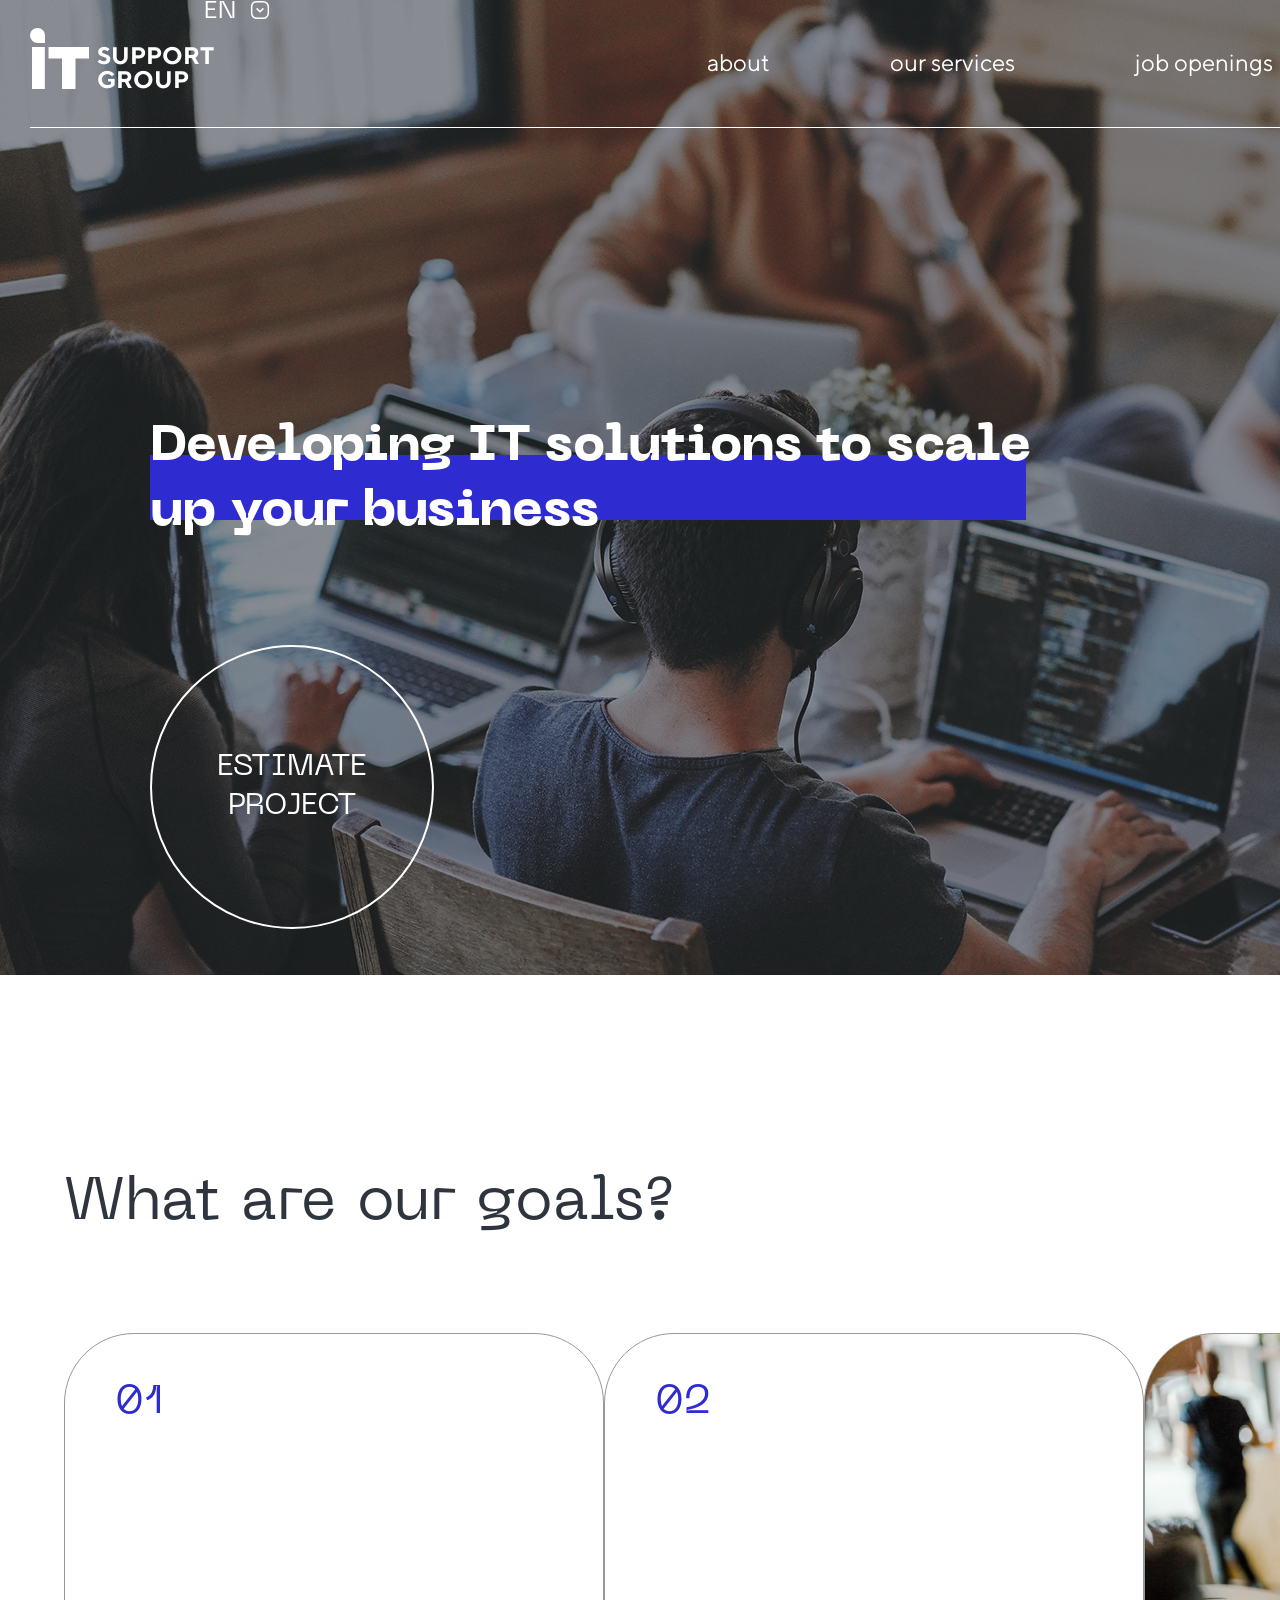
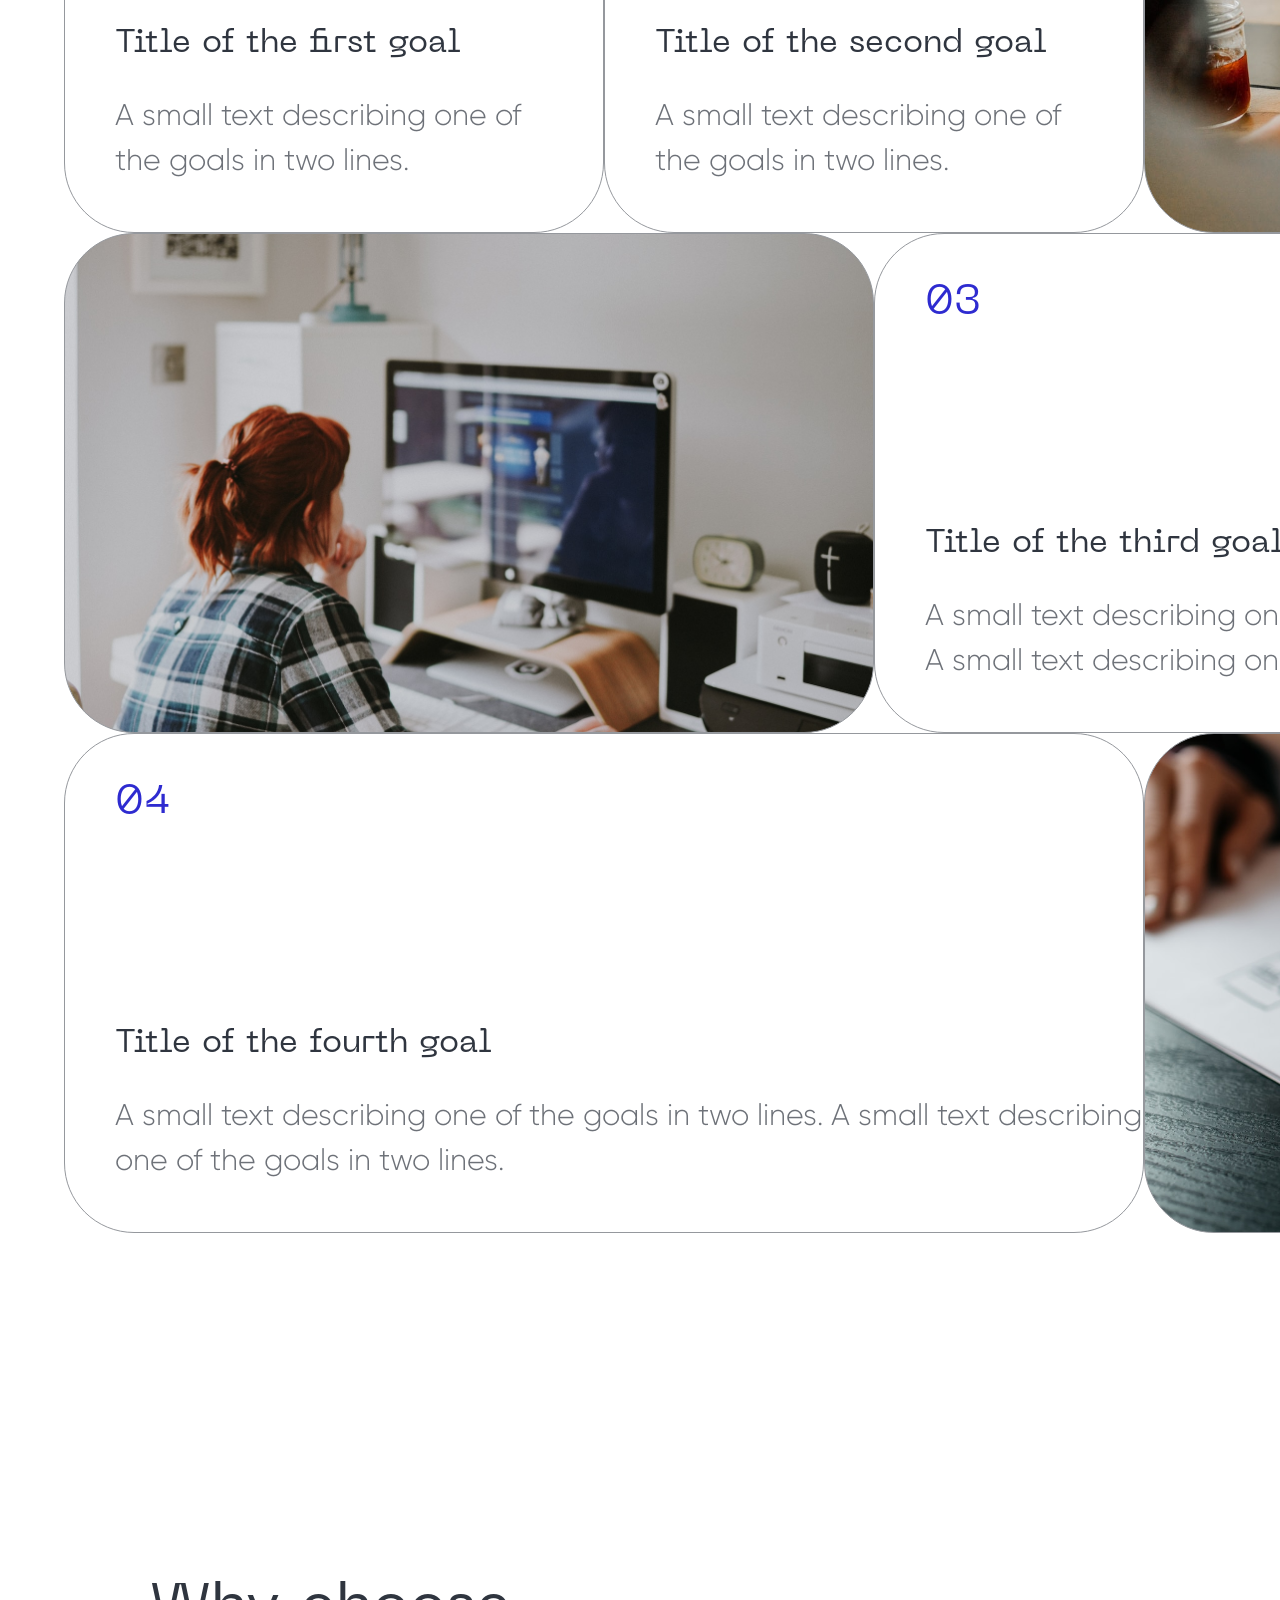
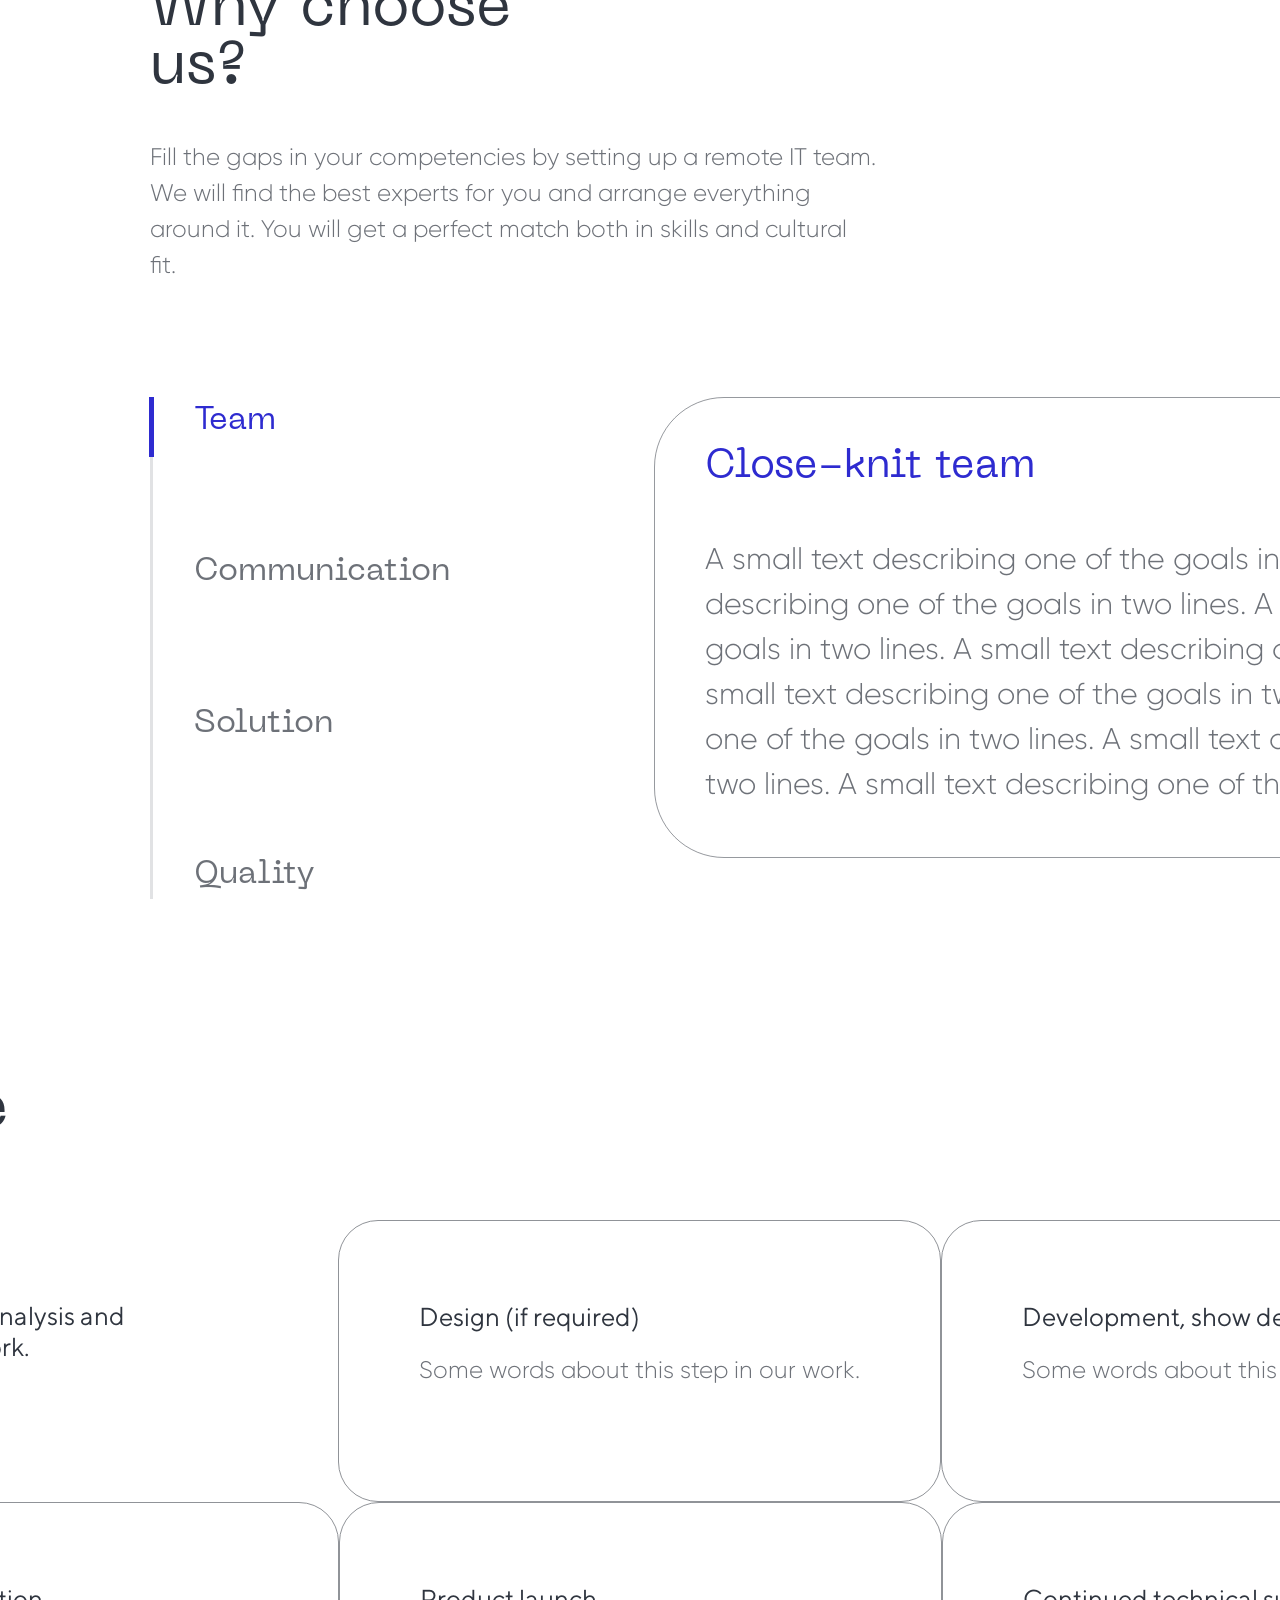
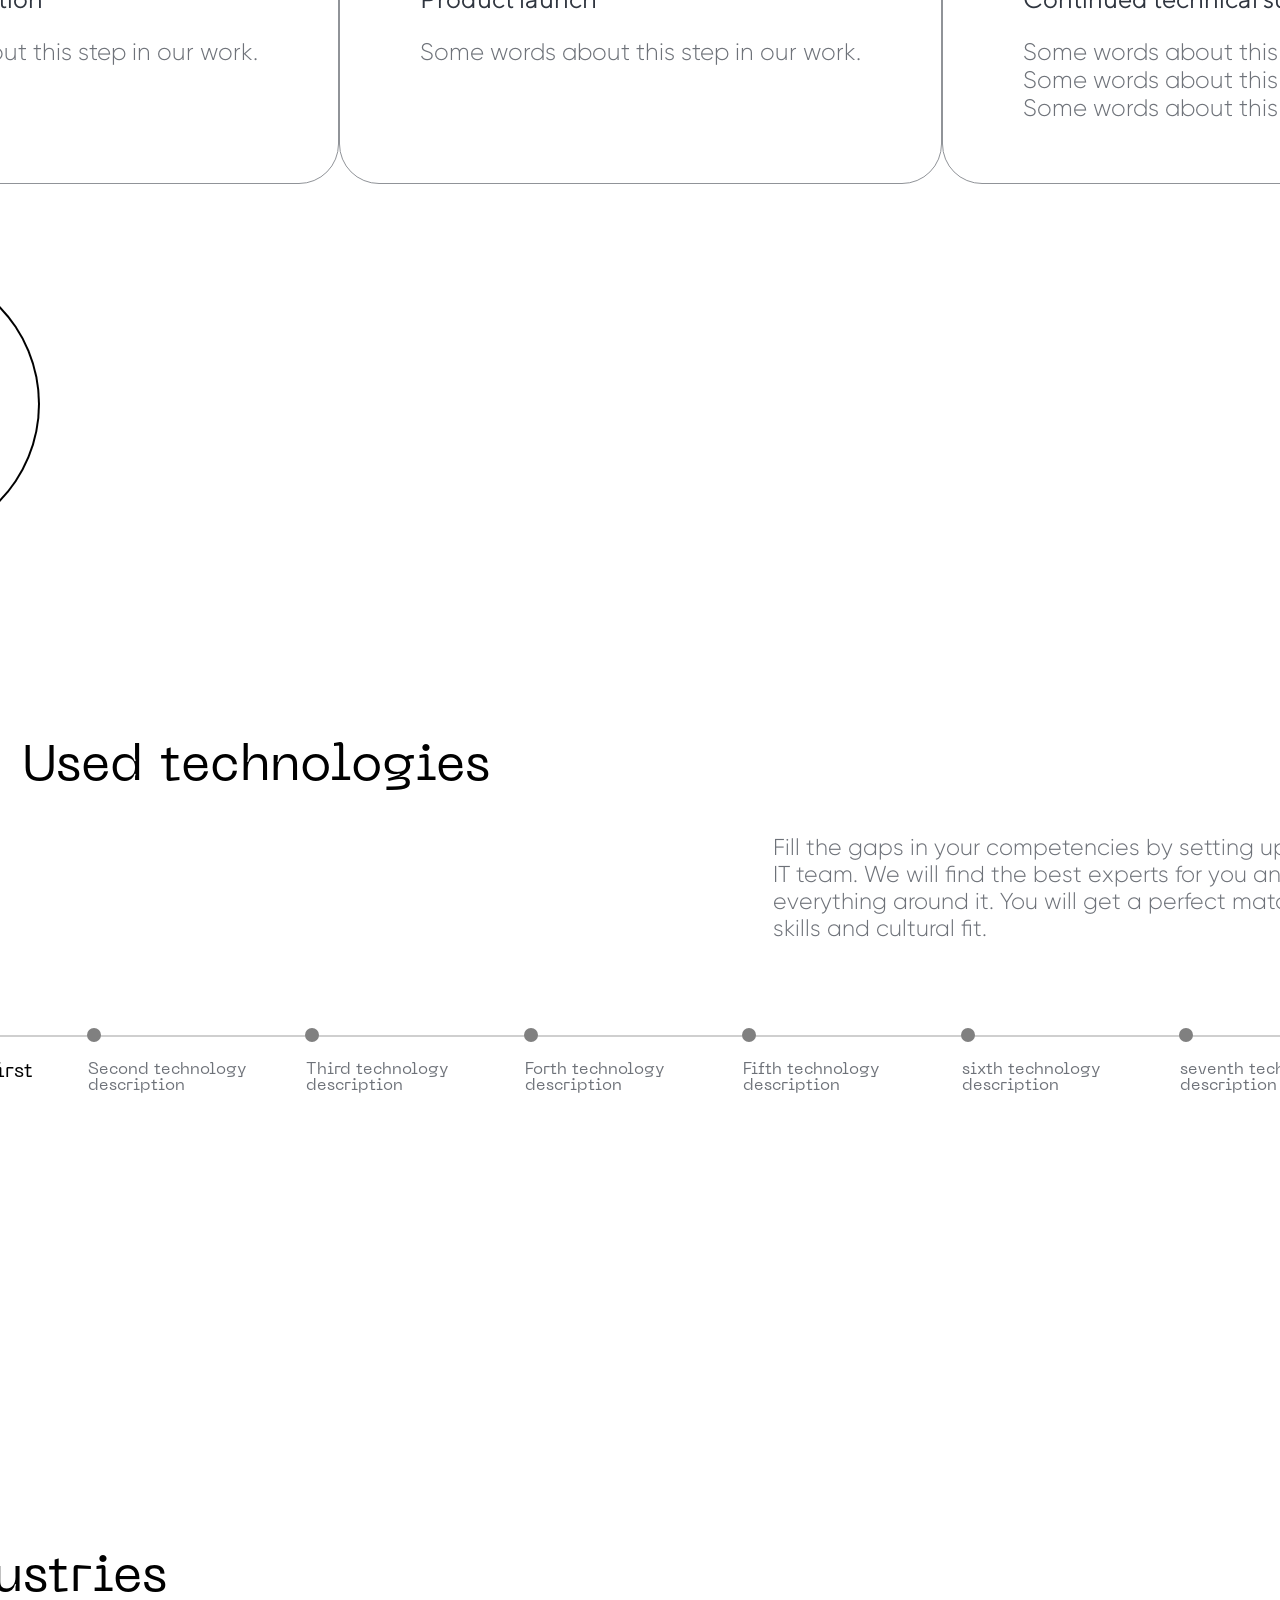
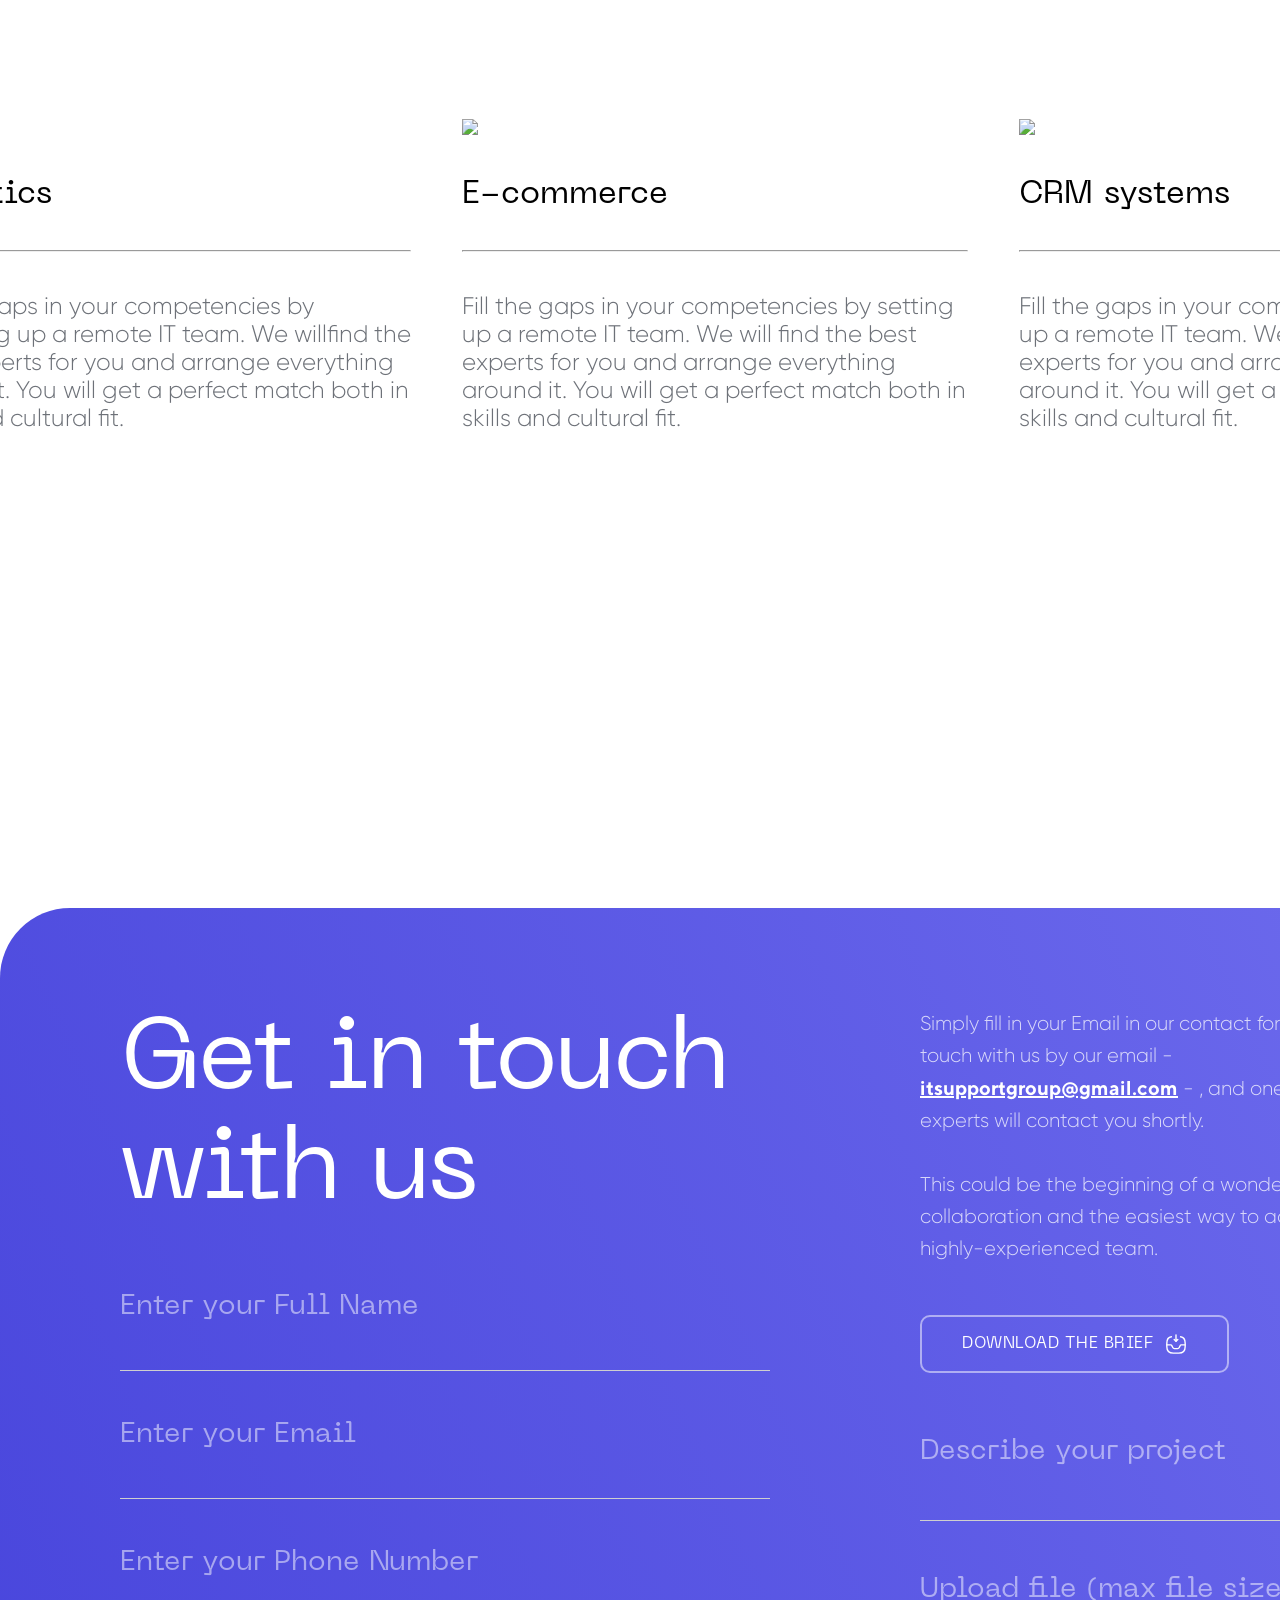
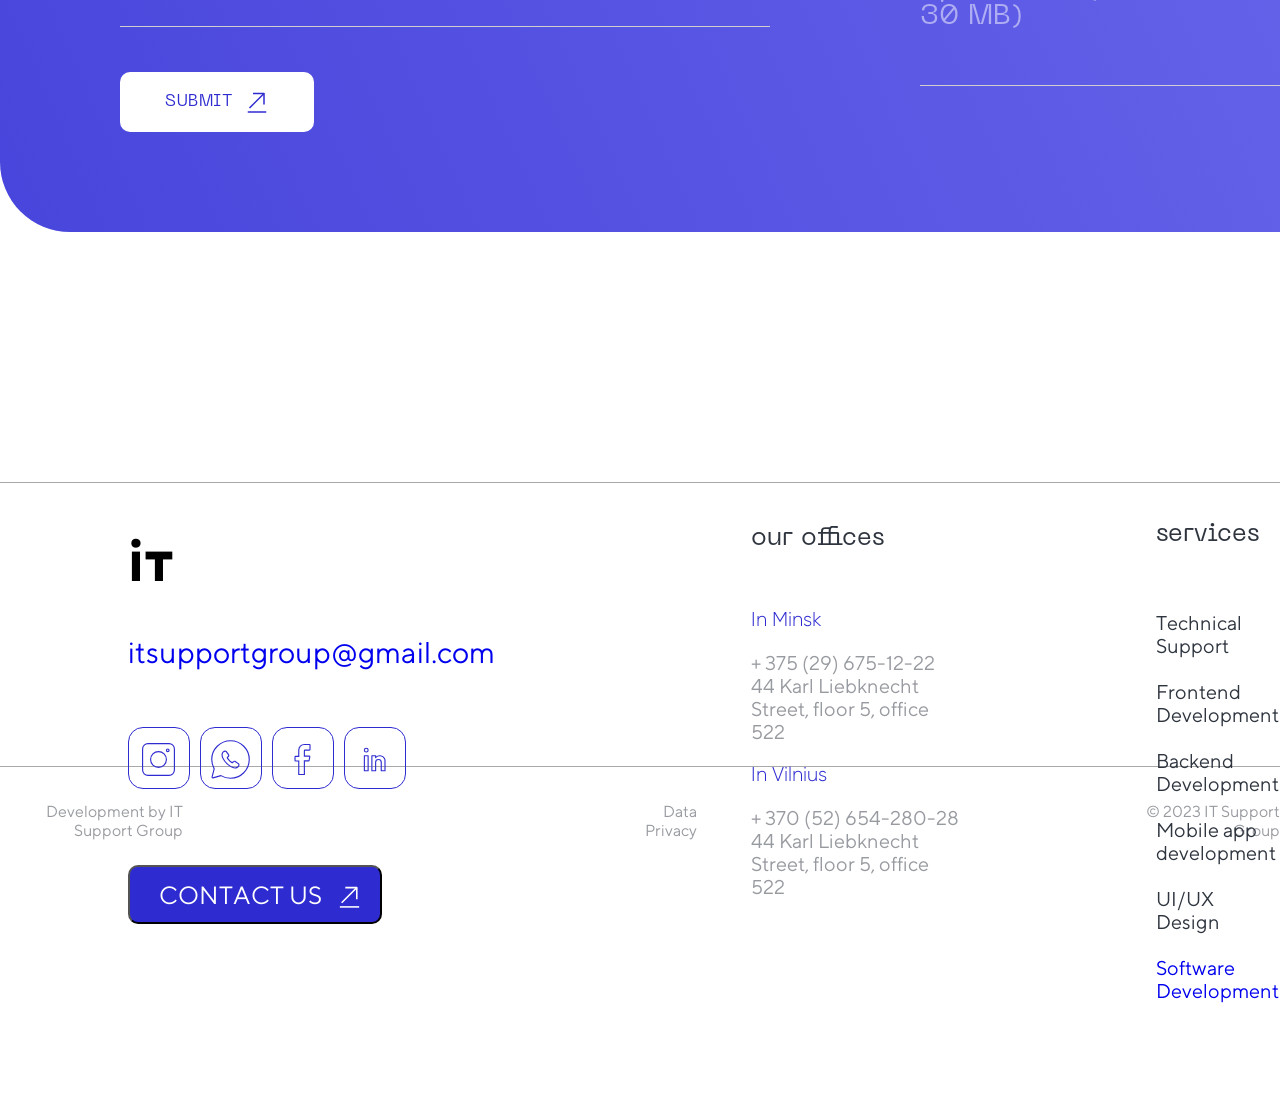
==== commit c200fe0c: "Merge branch 'main' into dev/ArtiomSiomin-clean" ====
--- a/index.html
+++ b/index.html
@@ -6,7 +6,7 @@
     <meta name="viewport" content="width=device-width, initial-scale=1.0">
     <title>IT Support Group</title>
     <script src="JS/script.js" defer></script>
-
+    <link rel="stylesheet" href="CSS/styles.css">
     <link rel="stylesheet" href="CSS/why.css">
     <link rel="stylesheet" href="CSS/goals.css">
     <link rel="stylesheet" href="CSS/indusries.css">
@@ -15,11 +15,10 @@
     <link rel="stylesheet" href="../CSS/clients-say.css">
 
     <link rel="stylesheet" href="CSS/get-in-touch.css">
-    
+
+
     <link rel="stylesheet" href="CSS/how.css">
     <link rel="stylesheet" href="CSS/how-we-work.css">
-    <link rel="stylesheet" href="CSS/why.css">
-    <link rel="stylesheet" href="CSS/styles.css">
 </head>
 
 <body>
@@ -28,14 +27,6 @@
         <div class="header-background">
             <div class="header-background-dim">
                 <div class="Main-menu">
-                    <div class="mobile-menu">
-                        <svg xmlns="http://www.w3.org/2000/svg" width="48" height="48" viewBox="0 0 60 60" fill="none">
-                            <path d="M7.5 17.5H52.5" stroke="#2E2BD0" stroke-width="2.5" stroke-linecap="round"/>
-                            <path d="M7.5 30H52.5" stroke="#2E2BD0" stroke-width="2.5" stroke-linecap="round"/>
-                            <path d="M7.5 42.5H52.5" stroke="#2E2BD0" stroke-width="2.5" stroke-linecap="round"/>
-                        </svg>
-                    </div>
-
                     <div class="Logo">
                         <div class="Logo-vector-2"></div>
                         <div class="Logo-vector-1"></div>
@@ -51,17 +42,8 @@
                     <hr class="line-1">
 
                     <div class="Language">
-                        <div class="en" id="en">EN</div>
-                      <div class="language-arrow-down">
-                        <button class="lang-btn" id="lang_btn"></button> </div>
-                        <br>
-                            <div class="languages" id="langs">
-                                <br>
-                                <div class="eng"><button id="engl">EN</button></div>
-                                <br><br>
-                                <div class="ltg"><button id="lthl">LT</button></div>
-                            </div>
-                     
+                        <div class="en">EN</div>
+                        <div class="language-arrow-down"></div>
                     </div>
 
                     <div class="Contact">
@@ -69,24 +51,13 @@
                         <div class="contact-button"></div>
                     </div>
 
-                    <div class="mobile-contact">
-                        <svg xmlns="http://www.w3.org/2000/svg" width="48" height="48" viewBox="0 0 60 60" fill="none">
-                            <path d="M51.25 55H8.75" stroke="#2E2BD0" stroke-width="2.5" stroke-miterlimit="10" stroke-linecap="square" stroke-linejoin="round"/>
-                            <path d="M46.25 10L12.5 43.75" stroke="#2E2BD0" stroke-width="2.5" stroke-miterlimit="10" stroke-linecap="square" stroke-linejoin="round"/>
-                            <path d="M47.5 34.425V8.75H21.825" stroke="#2E2BD0" stroke-width="2.5" stroke-miterlimit="10" stroke-linecap="square" stroke-linejoin="round"/>
-                        </svg>
-                    </div>
-
                     <hr class="line-2">
                 </div>
 
                 <hr class="title-background">
 
                 <div class="Title">
-                    <div class="title-header">
-                        <hr class="mobile-title-background">
-                        Developing IT solutions to scale up your business
-                    </div>
+                    <div class="title-header">Developing IT solutions to scale up your business</div>
                 </div>
 
                 <div class="Estimate">
@@ -138,7 +109,7 @@
     <!-- Why choose us? -->
 
     <div class="why">
-        <div class="why-header" > Why choose us?</div>
+        <div class="why-header">Why choose us?</div>
         <div class="why-text">Fill the gaps in your competencies by setting up a remote IT team. We will find the best
             experts for you and arrange everything around it. You will get a perfect match both in skills and cultural
             fit.</div>
@@ -153,20 +124,8 @@
                 <div class="word">Communication</div>
                 <div class="word">Solution</div>
                 <div class="word">Quality</div>
-        <div class="why-section">
-            <div class="side-bar">
-                <div class="slider">
-                    <div class="inactive-line"></div>
-                    <div class="active-slider"></div>
-                </div>
-
-                <div class="slider-menu">
-                    <div class="active">Team</div>
-                    <div class="inactive">Communication</div>
-                    <div class="inactive">Solution</div>
-                    <div class="inactive">Quality</div>
-                </div>
-            </div>
+            </div>
+        </div>
 
         <div class="slider-text-block">
             <div class="slider-block-header" id="title">Close-knit team</div>
@@ -175,14 +134,6 @@
                 text describing one of the goals in two lines. A small text describing one of the goals in two lines. A
                 small text describing one of the goals in two lines. A small text describing one of the goals in two
                 lines. A small text describing one of the goals in two lines.</div>
-            <div class="slider-text-block">
-                <div class="slider-block-header">Close-knit team</div>
-                <div class="slider-block-text">A small text describing one of the goals in two lines. A small text
-                    describing one of the goals in two lines. A small text describing one of the goals in two lines. A small
-                    text describing one of the goals in two lines. A small text describing one of the goals in two lines. A
-                    small text describing one of the goals in two lines. A small text describing one of the goals in two
-                    lines. A small text describing one of the goals in two lines.</div>
-            </div>
         </div>
     </div>
 
@@ -236,13 +187,13 @@
     </div>
 
 
-    <div class="technologies">
+    <div>
         <h1 class="technologies_name">Used technologies</h1>
         <div class="technologies_text">Fill the gaps in your competencies by setting up a remote IT team. We will find
             the best experts for you and arrange everything around it. You will get a perfect match both in skills and
             cultural fit.</div>
 
-        <div class="timeline" id="timeline">
+        <div class="timeline">
             <div class="line-tech"></div>
 
             <div class="step act">
@@ -252,56 +203,41 @@
             
                 <img src="IMG/Icon_1.svg" alt="js" class="tech-foto">
                 
-            <div class="step active">
-                <div class="point"></div>
-                <div class="text">Title of the first technology
-                    <div class="js-box">
-                        <div class="js-img"><img src="IMG/java-script.svg" alt="javascript"></div>
-                    </div>
-                </div>
-            </div>
-
-            <div class="step">
-                  
-                    <div class="point"></div>
-                <div class="text">Title of the first technology</div>
-            
-                
-    
-            </div>
-
-            <div class="step">
-                    <div class="point"></div>
-                    <div class="text">Third technology description</div>
-            </div>
-
-            <div class="step">
-          
-                    <div class="point"></div>
-                <div class="text">Forth technology description</div>
-            </div>
-
-            <div class="step">
-                    <div class="point">
-                </div>
-                <div class="text">Fifth technology description</div>
-            </div>
-
-            <div class="step">
-                
-                    <div class="point"></div>
-                <div class="text">sixth technology description</div>
-            </div>
-
-            <div class="step">
-               
-                    <div class="point"></div>
-                <div class="text">seventh technology description</div>
-            </div>
-
-            <div class="step">
-                    <div class="point"></div>
-                <div class="text">eighth technology description</div>
+            </div>
+
+            <div class="step">
+                <div class="point"></div>
+                <div class="text1">Second technology description</div>
+            </div>
+
+            <div class="step">
+                <div class="point"></div>
+                <div class="text1">Third technology description</div>
+            </div>
+
+            <div class="step">
+                <div class="point"></div>
+                <div class="text1">Forth technology description</div>
+            </div>
+
+            <div class="step">
+                <div class="point"></div>
+                <div class="text1">Fifth technology description</div>
+            </div>
+
+            <div class="step">
+                <div class="point"></div>
+                <div class="text1">sixth technology description</div>
+            </div>
+
+            <div class="step">
+                <div class="point"></div>
+                <div class="text1">seventh technology description</div>
+            </div>
+
+            <div class="step">
+                <div class="point"></div>
+                <div class="text1">eighth technology description</div>
             </div>
         </div>
     </div>
@@ -420,29 +356,28 @@
 
     <div class="footer-for-real">
 
-        
+
         <footer class="nav-footer">
             <div class="nav-footer-left">
-                <h1 class="footer-it"><img src="../img/black-vector.svg" alt=""></h1>
-
-                <a href="#" class="footer-email">itsupportgroup@gmail.com</a>
+                <h1>iт</h1>
+
+                <a href="#">itsupportgroup@gmail.com</a>
                 <br><br><br><br>
                 <div class="social-ntx">
-                    <div class="soc"><div class="img img-instagram"></div></div>
-                    <div class="soc"><div class="img img-whatsapp"></div></div>
-                    <div class="soc"><div class="img img-facebook"></div></div>
-                    <div class="soc"><div class="img img-linkedin"></div></div>
+                    <div class="soc"><img src="IMG/instagram 1.svg" alt="inst" class="img"></div>
+                    <div class="soc"><img src="IMG/whatsapp.svg" alt="wtup" class="img"></div>
+                    <div class="soc"><img src="IMG/facebook.svg" alt="fb" class="img"></div>
+                    <div class="soc"><img src="IMG/linkedin 1(1).svg" alt="ln" class="img"></div>
                 </div>
                 <br><br><br><br>
-                <button class="nav-footer-left-button"> CONTACT US <img src="../IMG/send.svg" alt="arrow"
+                <button class="nav-footer-left-button">CONTACT US <img src="IMG/send.svg" alt="arrow"
                         class="arrow"></button>
             </div>
             <div class="nav-footer-center">
                 <br>
                 <p class="text-center">our offices</p>
                 <br>
-                <div class="minsk-and-vilnius">
-                    <div class="off-minsk">
+                <div class="off-minsk">
                     <h1 class="heading-blue">In Minsk</h1>
                     <div class="text-for-footer-center">
                         <p>+ 375 (29) 675-12-22
@@ -460,34 +395,30 @@
                         </p>
                     </div>
                 </div>
-                </div>
-                
             </div>
             <div class="nav-footer-right">
                 <p class="text-center">services</p><br>
 
                 <div class="services">
                     <p class="service">
-                        <div class="service-Technical">Technical Support</div> <br><br>
-                        <div class="service-Frontend">Frontend Development</div><br><br>
-                        <div class="service-Backend">Backend Development</div><br><br>
-                        <div class="service-Mobile">Mobile app development</div><br><br>
-                        <div class="service-UIUX">UI/UX Design</div><br><br>
-                        <a href="https://www.llinformatics.com/" class="service-Software">Software Development</a>
+                        Technical Support <br><br>
+                        Frontend Development<br><br>
+                        Backend Development<br><br>
+                        Mobile app development<br><br>
+                        UI/UX Design<br><br>
+                        <a href="https://www.llinformatics.com/">Software Development</a>
                     </p>
                 </div>
             </div>
 
         </footer>
+        <br>
         <div class="end">
             <p class="endl">Development by IT Support Group</p>
             <p class="endl">Data Privacy</p>
             <p class="endl">© 2023 IT Support Group</p>
         </div>
 
-    </div>
-
 </body>
-<script src="JS/chooseUs.js"></script>
-<script src="JS/usedTechnologies.js"></script>
+
 </html>
--- a/CSS/styles.css
+++ b/CSS/styles.css
@@ -4,42 +4,14 @@
     --main-blue: #2E2BD0;
 }
 
-.goals,
-.why,
-.after_header,
-.container,
-.industriesbox,
-.what-clients-say {
-  width: 100%;
-  max-width: 1920px;
-  box-sizing: border-box;
-}
-.container,
-.what-clients-say,
-.support-box {
-  width: 100%;
-  max-width: 1920px;
-  box-sizing: border-box;
-}
- 
-.support-box {
-  margin-left: 0;
-}
- 
-.Contact {
-  width: 254px;
-  right: 30px;
-}
- 
+
 body {
-    overflow-x: hidden;
     width: 100%;
-    min-height: 100vh;
+    height: 9097px;
     margin: 0;
     display: flex;
     flex-direction: column;
     align-items: center;
-    box-sizing: border-box;
 }
 
 @font-face {
@@ -79,148 +51,134 @@
 .header-background {
     height: 975px;
     background-image: url('../IMG/header-background.png');
-    background-repeat: no-repeat;
-    background-size: cover;
-    padding-bottom: 550px;
-    box-sizing: border-box;
+    
 }
 
 .header-background-dim {
     height: 975px;
     background-image: url('../IMG/header-background-dim.png');
-    background-repeat: no-repeat;
-    background-size: cover;
-    padding-bottom: 550px;
-    box-sizing: border-box;
 }
 
 .Main-menu {
-    width: 100%;
-    height: 120px;
-
-    display: flex;
-    align-items: center;
-
-    position: relative;
-    padding: 0 30px;
-    box-sizing: border-box;
-}
-
-.Logo {
-    width: 204px;
-    height: 63px;
-
-    position: relative;
-    flex-shrink: 0;
+    display: flex;
 }
 
 .Menu {
-    flex: 1;
-
-    display: flex;
-    justify-content: center;
-    align-items: center;
+    width: fit-content;
+    height: fit-content;
+    position: absolute;
+    left: 707px;
+    top: 50px;
+    line-height: 1;
+    font-family: 'Neue Machina';
+    font-size: 24px;
+    display: flex;
     gap: 120px;
-
-    font-family: 'Neue Machina';
-    font-size: 24px;
-
-    margin: 0 40px;
 }
 
 .Menu a {
     text-decoration: none;
     color: white;
+    width: fit-content;
+    height: fit-content;
+    gap: 10px;
     white-space: nowrap;
 }
 
 .line-1 {
+    background-color: white;
+    border: none;
+    height: 119px;
     width: 1px;
-    height: 104px;
-
-    background-color: rgba(255,255,255,0.7);
-    border: none;
-
-    margin-right: 30px;
+    position: absolute;
+    left: 1399px;
+    top: 0px;
 }
 
 .Language {
-    height: 123px;
-    width: 162px;
-    position: absolute;
-    display: flex;
-    align-items: center;
+    display: flex;
+    left: 1479px;
+    top: 48px;
     gap: 8px;
-
-    margin-right: 35px;
 }
 
 .en {
+    width: 32px;
+    height: 23px;
+    display: flex;
+    align-items: flex-start;
+    justify-content: flex-start;
+    line-height: 1;
     color: white;
     font-family: 'Neue Machina';
     font-size: 24px;
-    transform: translateY(-3px);
-    
+    line-height: 1;
 }
 
 .language-arrow-down {
-    width: 20px;
-    height: 20px;
-
+    width: 32px;
+    height: 23px;
+    display: flex;
+    align-items: flex-start;
+    justify-content: center;
     background-image: url('../IMG/arrow-square-down.svg');
     background-repeat: no-repeat;
-    background-position: center;
-    background-size: contain;
+    background-position: top center;
+    background-size: 20px 20px;
+    
 }
 
 .Contact {
+    height: 59px;
     width: 254px;
-    height: 59px;
-
+    position: absolute;
     background-color: #2E2BD0;
+    left: 1636px;
+    top: 30px;
     border-radius: 10px;
-
-    position: relative;
-    flex-shrink: 0;
-
     cursor: pointer;
 }
 
 .con {
-    font-family: 'Neue Machina';
     height: 19px;
     width: 129px;
     position: absolute;
     left: 40px;
-    top: 18px;
-
-    color: white;
+    top: 20px;
+    line-height: 1;
+    color: white;
+    font-family: 'Neue Machina';
     font-size: 20px;
+    transform: translateY(-2px);
 }
 
 .contact-button {
+    height: 24px;
     width: 24px;
-    height: 24px;
-
-    position: absolute;
-    right: 35px;
-    top: 17px;
-
     background-image: url('../IMG/contact-button.svg');
     background-repeat: no-repeat;
     background-size: contain;
+    position: absolute;
+    left: 189px;
+    top: 17px;
 }
 
 .line-2 {
-    position: absolute;
-    bottom: 0;
+    background-color: white;
+    border: none;
+    height: 1px;
+    width: 1860px;
+    position: absolute;
     left: 30px;
-
-    width: calc(100% - 60px);
-    height: 1px;
-
-    background-color: rgba(255,255,255,0.7);
-    border: none;
+    top: 119px;
+}
+
+.Logo {
+    height: 63px;
+    width: 204px;
+    position: relative;
+    left: 30px;
+    top: 28px;
 }
 
 .Logo-vector-2 {
--- a/CSS/why.css
+++ b/CSS/why.css
@@ -1,46 +1,47 @@
 .why {
     height: 919px;
+    width: 100%;
     max-width: 1920px;
-    width: 90%;
     margin-top: 400px;
     position: relative;
 }
 
 .why-header {
     height: 58px;
-    width: 100%;
+    width: 478px;
     color: #2F353F;
     font-family: "Neue Machina";
     font-size: 60px;
     font-style: normal;
     font-weight: 400;
     line-height: normal;
+    position: absolute;
+    left: 150px;
 }
 
 .why-text {
     height: 108px;
-    width: 65%;
+    width: 726px;
     color: rgba(47, 53, 63, 0.70);
     font-family: Gilroy;
     font-size: 24px;
     font-style: normal;
     font-weight: 400;
     line-height: 150%;
-    margin-top: 100px;
-}
-
-.why-section {
-    display: flex;
-    gap: 100px;
-    margin-top: 100px;
+    position: absolute;
+    left: 150px;
+    top: 158px;
 }
 
 .side-bar {
-    width: 20%;
+    width: 305px;
     height: 502px;
     display: flex;
     align-items: flex-start;
     gap: 40px;
+    position: absolute;
+    left: 149px;
+    top: 416px;
 }
 
 .slider {
@@ -81,19 +82,22 @@
     line-height: 150%;
 }
 
-
+.active {
+    color: #2E2BD0;
+}
 
 .inactive {
     color: rgba(47, 53, 63, 0.30);
 }
 
 .slider-text-block {
-    width: 60%;
+    width: 1116px;
     height: 459px;
+    position: absolute;
+    left: 654px;
+    top: 416px;
     border-radius: 70px;
     border: 1px solid rgba(47, 53, 63, 0.50);
-    margin-left: 10%;
-    margin-top: 5%;
 }
 
 .slider-block-header {
@@ -103,8 +107,8 @@
     font-style: normal;
     font-weight: 400;
     line-height: normal;
-    height: 10%;
-    width: 30%;
+    height: 39px;
+    width: 331px;
     position: relative;
     left: 50px;
     top: 50px;
@@ -117,8 +121,8 @@
     font-style: normal;
     font-weight: 400;
     line-height: 150%;
-    height: 80%;
-    width: 90%;
+    height: 270px;
+    width: 1016px;
     position: relative;
     left: 50px;
     top: 100px;
--- a/CSS/form.css
+++ b/CSS/form.css
@@ -17,22 +17,7 @@
   font-size: 23px;
 }
 
-.js-box {
-  width: 120px;
-  height: 120px;
-  border-radius: 20px;
-  border: 3px solid var(--main-blue, #2E2BD0);
-  text-align: center;
-  vertical-align: center;
-  margin-top: 50px;
-}
 
-.js-img {
-  width: 90px;
-  height: 90px;
-  margin-top: 15px;
-  margin-left: 15px;
-}
 
 .timeline {
   position: relative;
@@ -57,6 +42,7 @@
 .step {
   position: relative;
   z-index: 2;
+
   display: flex;
   flex-direction: column;
   align-items: center;
@@ -70,37 +56,26 @@
   background: gray;
   margin-bottom: 20px;
 }
-.step:hover .point {
-  background: blue;
-  box-shadow: 0 0 0 6px rgba(0, 0, 255, 0.2);
-  transition: all 0.5s ease;
 
-}
-.step:hover .text{
-  color: var(--main-blue, #2E2BD0);
-  font-size: 22px;
-  transition: all 0.5s ease;
-}
-.act .point {
+.active .point {
   background: blue;
   box-shadow: 0 0 0 6px rgba(0, 0, 255, 0.2);
 }
 
-.act .text{
-  color: var(--main-blue, #2E2BD0);
-  font-size: 22px;
+.active .text1 {
+  color: blue;
 }
+
 .text {
-  margin-left: 200px;
+  padding-left: 200px;
   font-size: 20px;
   font-family: 'Neue Machina';
   width: 220px;
   height: 68px;
- color: rgba(47, 53, 63, 0.70);
 }
 
 .text1 {
-  margin-left: 150px;
+  padding-left: 150px;
   font-size: 16px;
   font-family: 'Neue Machina';
   width: 162px;
--- a/CSS/how-we-work.css
+++ b/CSS/how-we-work.css
@@ -1,5 +1,5 @@
 .container {
-    /* width: 1920px; */
+    width: 1920px;
     height: 971px;
     margin-top: 250px;
 }
@@ -15,9 +15,9 @@
 }
 
 #flexbox {
-    display: grid;
-    grid-template-columns: repeat(auto-fill, minmax(541px, 1fr));
-    gap: 40px;
+    display: flex;
+    flex-wrap: wrap;
+    justify-content: center;
 }
 
 .box- {
@@ -62,9 +62,14 @@
     background: #7876F2;
     color: #ffff;
     transition: 0.5s;
-    position: relative;
-    top: 30px;
-    left: 40px;
+    transform: scaleX(1.1);
+    transform: scaleY(1.3);
+    top: 50px;
+    left: 80px;
+}
+
+.box-box {
+    margin: 50px 40px 40px 50px;
 }
 
 .cicle {
@@ -80,115 +85,4 @@
 
 .how {
     margin-bottom: 350px;
-    box-sizing: border-box;
-    width: 1920px;
-}
-
-@media (max-width: 1080px) {
-
-    .how {
-        width: 90%;
-        max-width: 1080px;
-    }
-
-    .container {
-        width: 100%;
-        max-width: 1080px;
-        height: auto;
-        display: flex;
-        flex-direction: column;
-        align-items: center;
-        justify-content: center;
-    }
-
-    .logo {
-        font-family: 'Neue Machina';
-        width: 100%;
-        height: auto;
-        font-size: 40px;
-        color: #2F353F;
-        margin: auto;
-        text-align: left;
-        padding: 0;
-    }
-
-    #flexbox {
-        display: flex;
-        justify-content: center;
-        align-items: center;
-        width: 100%;
-    }
-
-    .box- {
-        font-family: 'Neue Machina';
-        max-width: 100%;
-        height: 220px;
-        font-size: 30px;
-        color: #2F353F;
-        text-align: left;
-        padding: 0px;
-        margin-top: 20px;
-    }
-
-    .box- > .box-box {
-        margin: 0;
-    }
-
-    .box {
-        font-family: 'Neue Machina';
-        border: 1px solid #909398;
-        max-width: 100%;
-        height: auto;
-        padding: 5px;
-        font-size: 20px;
-        border-radius: 40px;
-        color: #2F353F;
-    }
-
-    .box-box {
-        margin: 10px 8px 8px 10px;
-    }
-
-    .text_box {
-        font-family: 'Gilroy';
-        font-size: 24px;
-        color: #2F353FB2;
-    }
-
-    .purple {
-        font-family: 'Neue Machina';
-        border: 1px solid #909398;
-        width: 80%;
-        height: 220px;
-        padding: 30px;
-        font-size: 26px;
-        border-radius: 40px;
-        color: #2F353F;
-    }
-
-    .box:hover {
-        background: #7876F2;
-        color: #ffff;
-        transition: 0.5s;
-        transform: scaleX(1.1);
-        transform: scaleY(1.3);
-        top: 50px;
-        left: 80px;
-    }
-
-    .cicle {
-        font-family: 'Neue Machina';
-        width: 280px;
-        height: 280px;
-        background-color: #ffff;
-        border-radius: 50%;
-        font-size: 30px;
-        text-align: center;
-        margin: auto;
-        margin-top: 50px;
-    }
-
-    .how {
-        margin-bottom: 350px;
-    }
 }
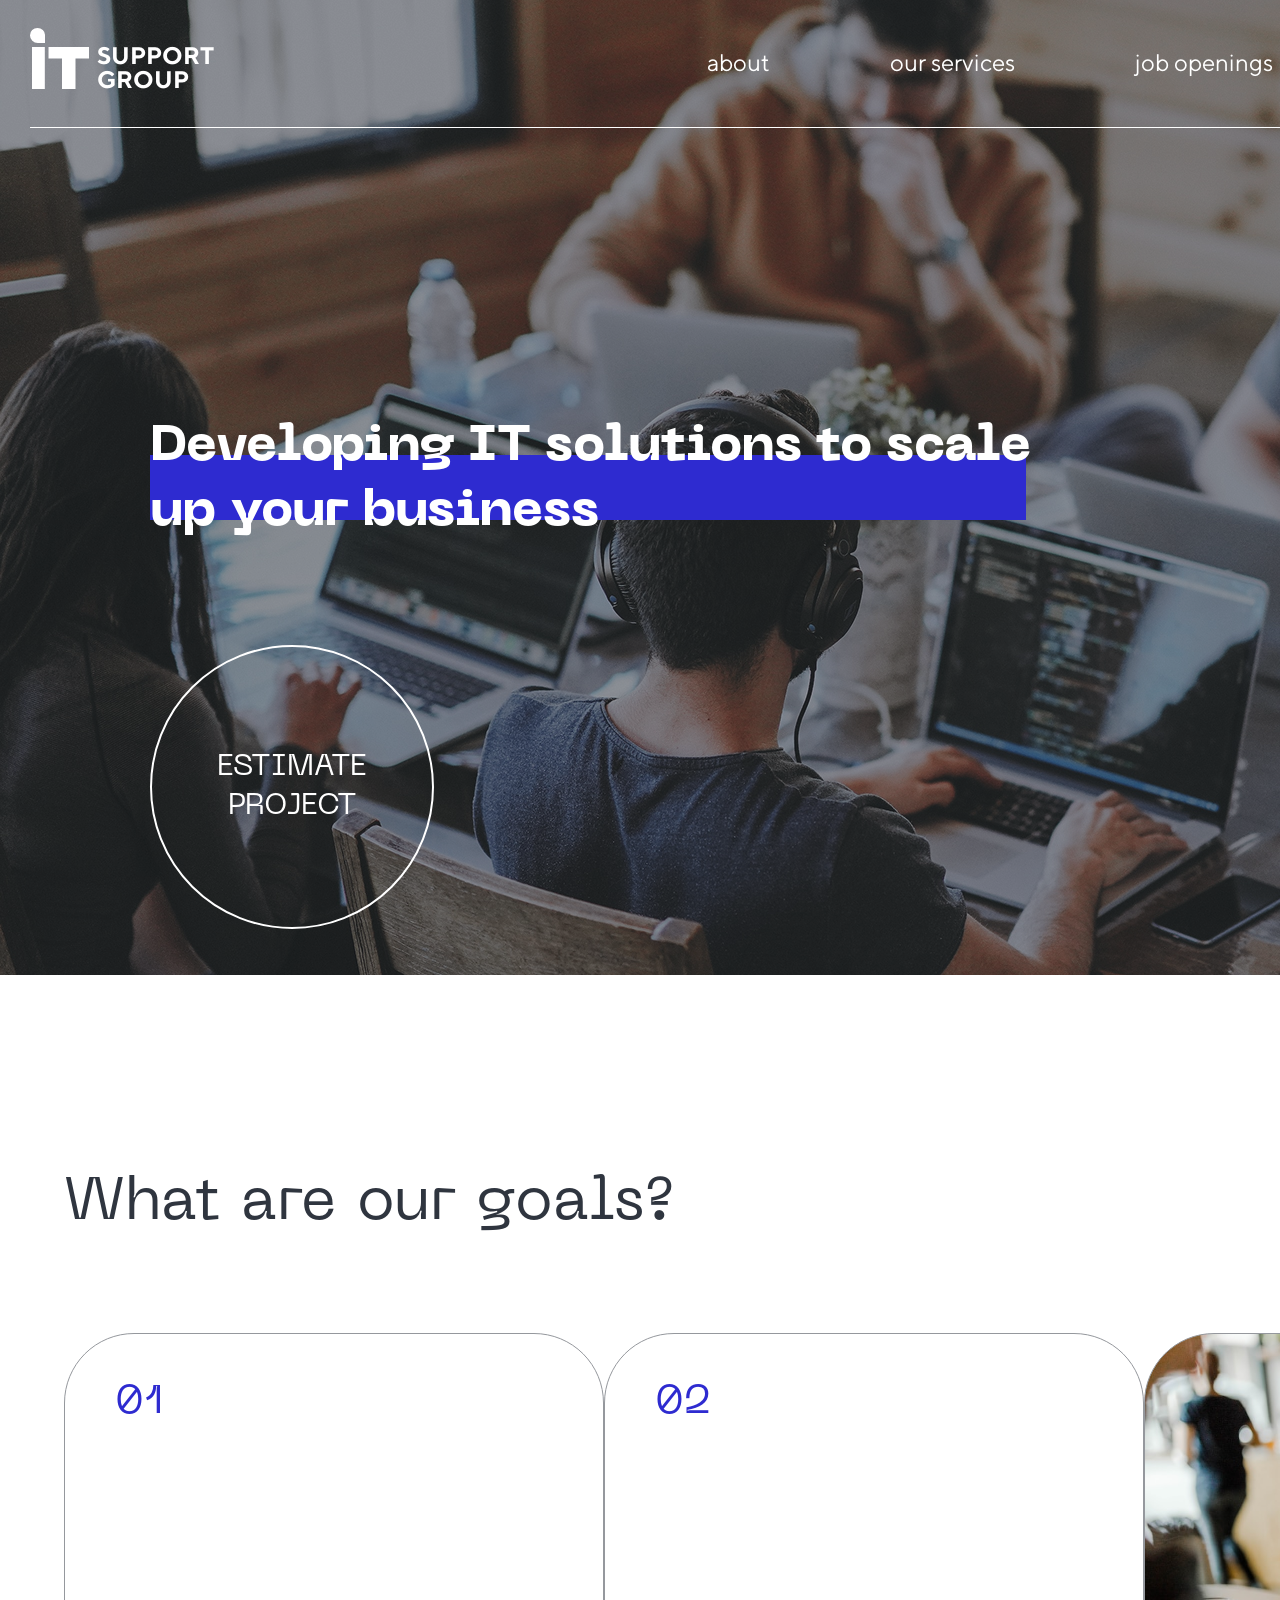
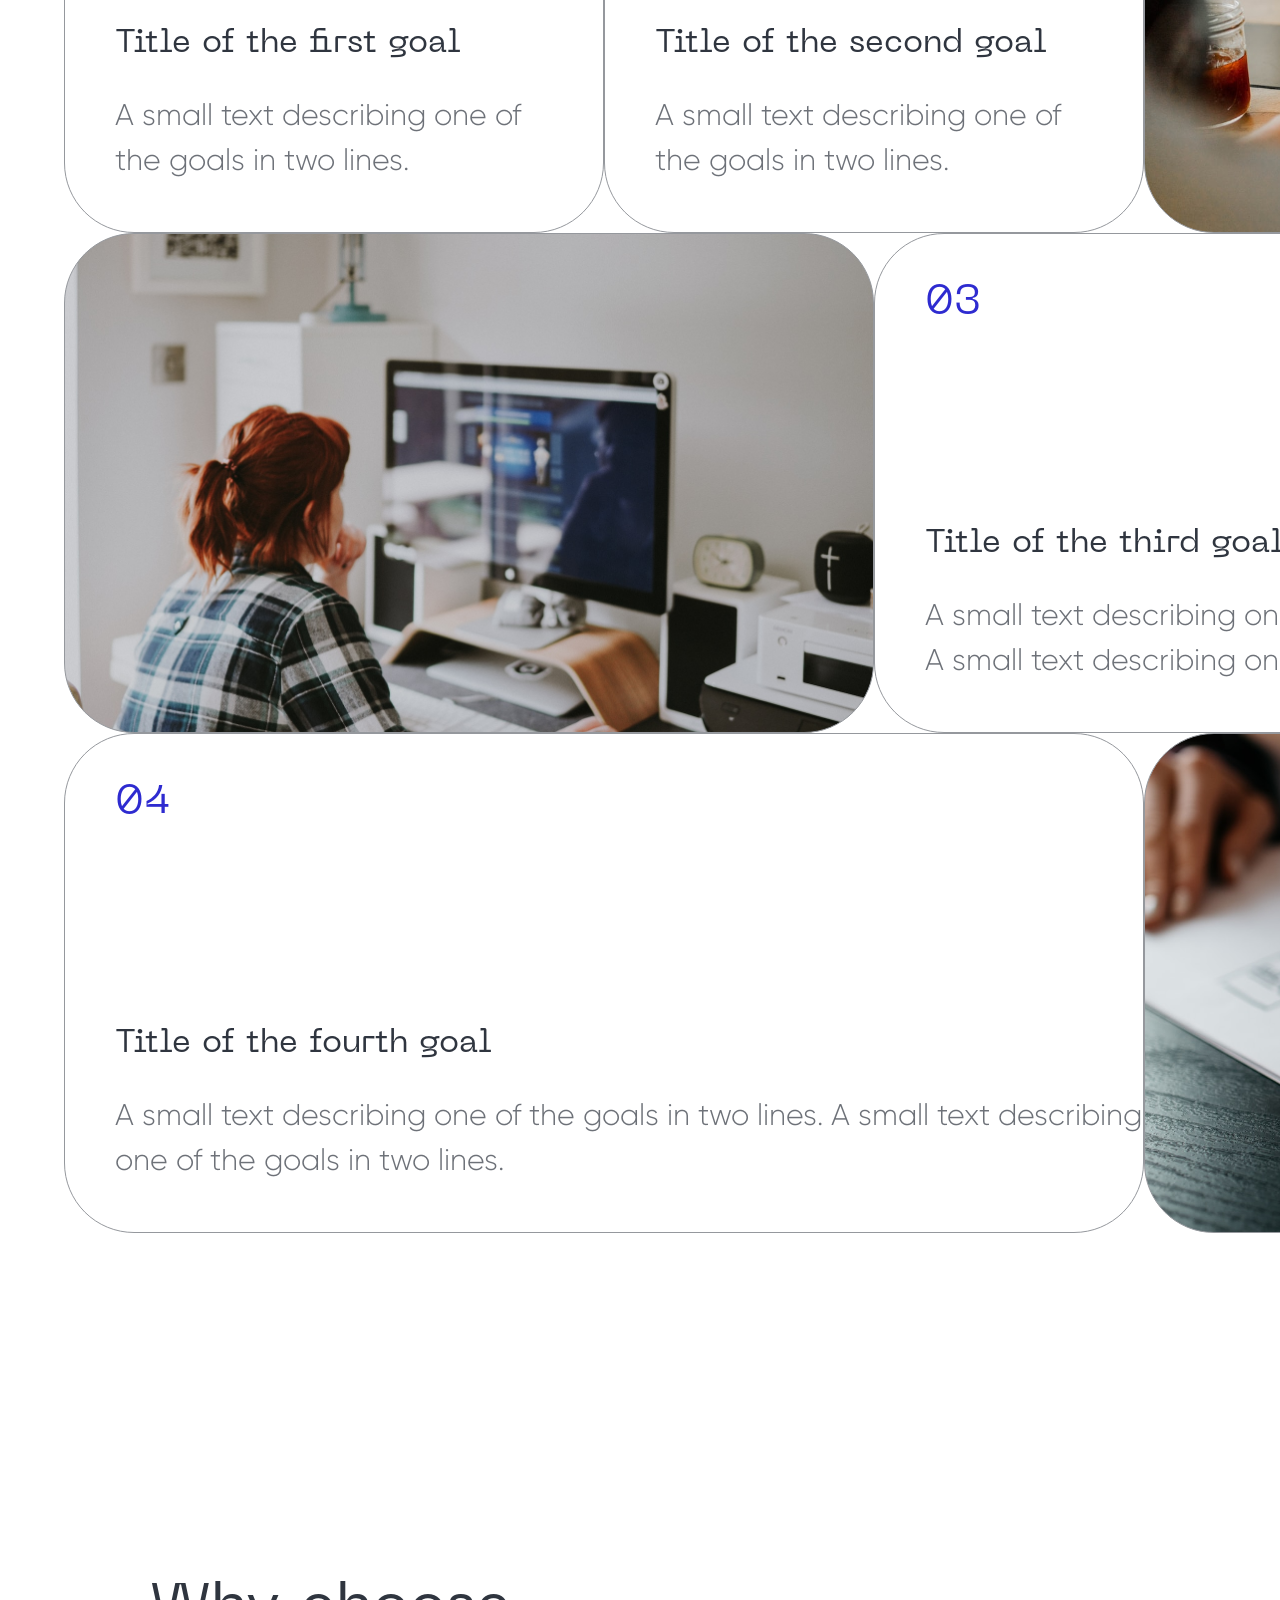
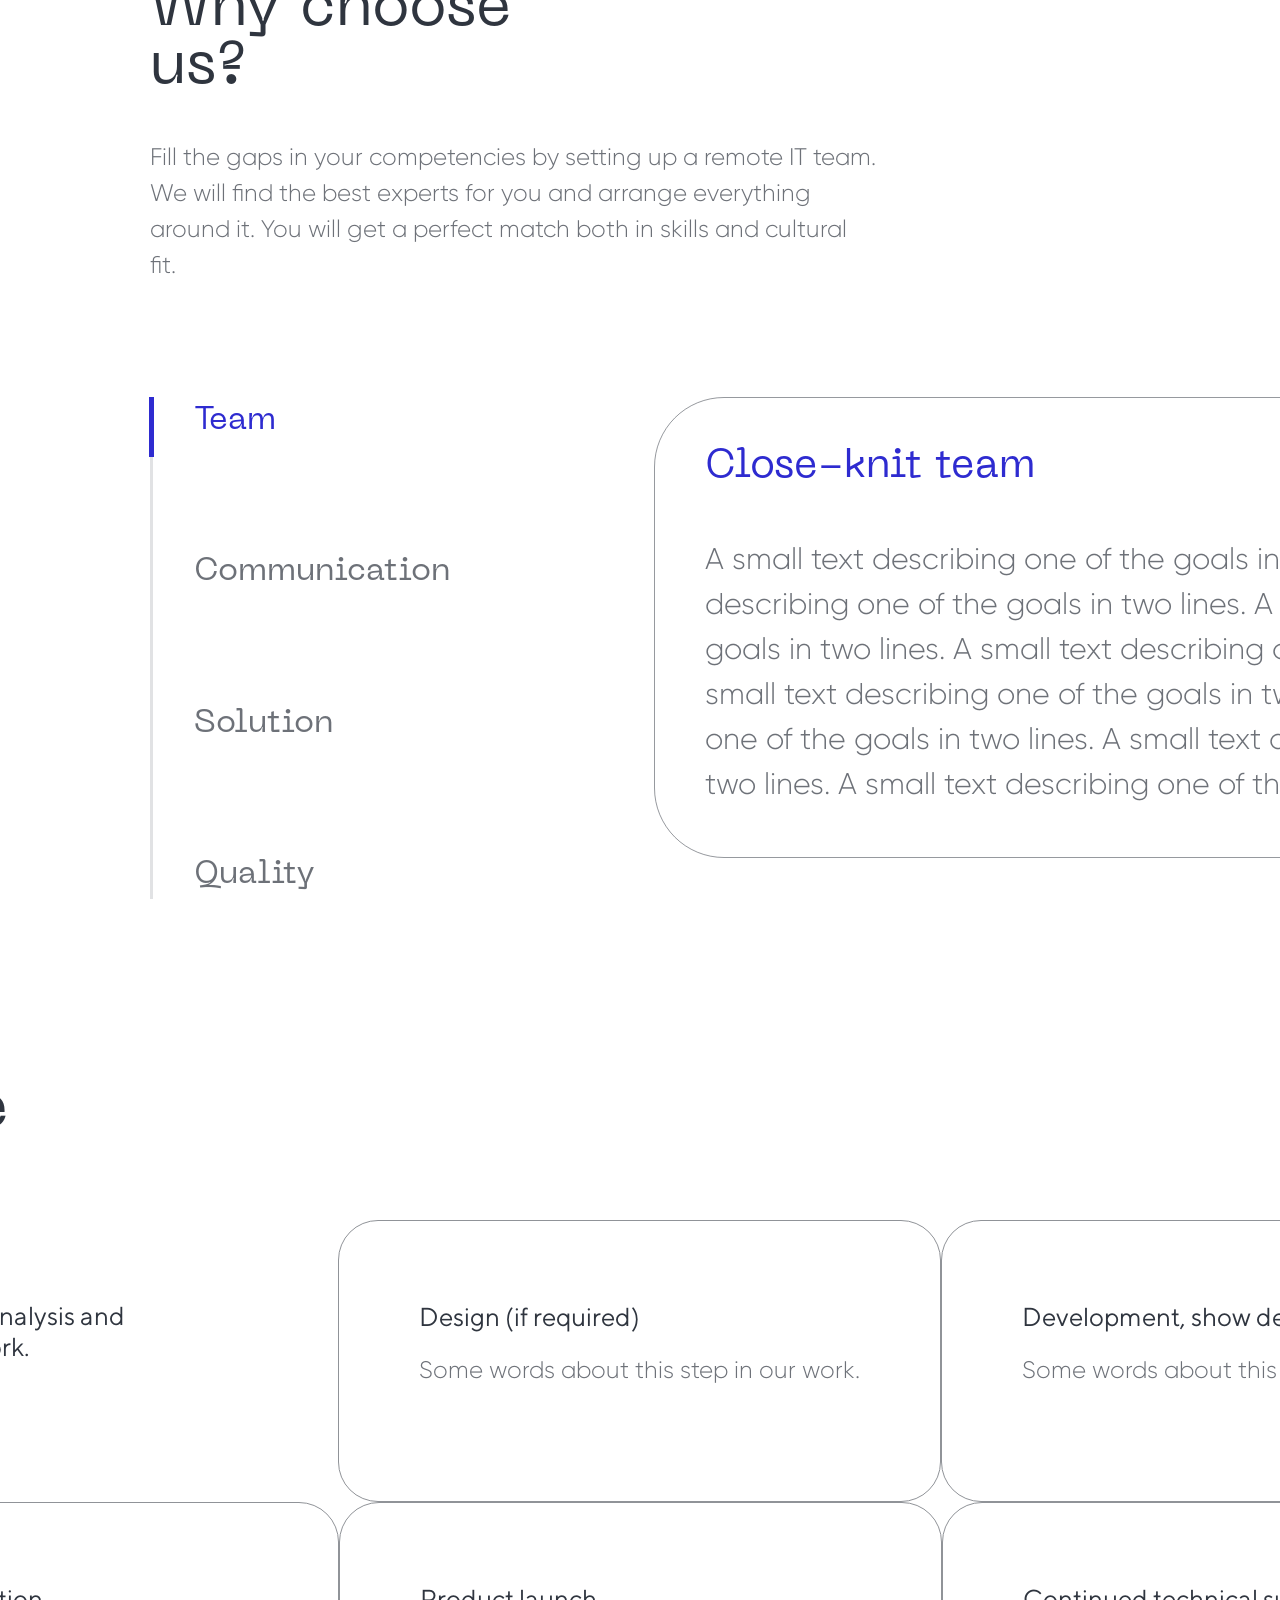
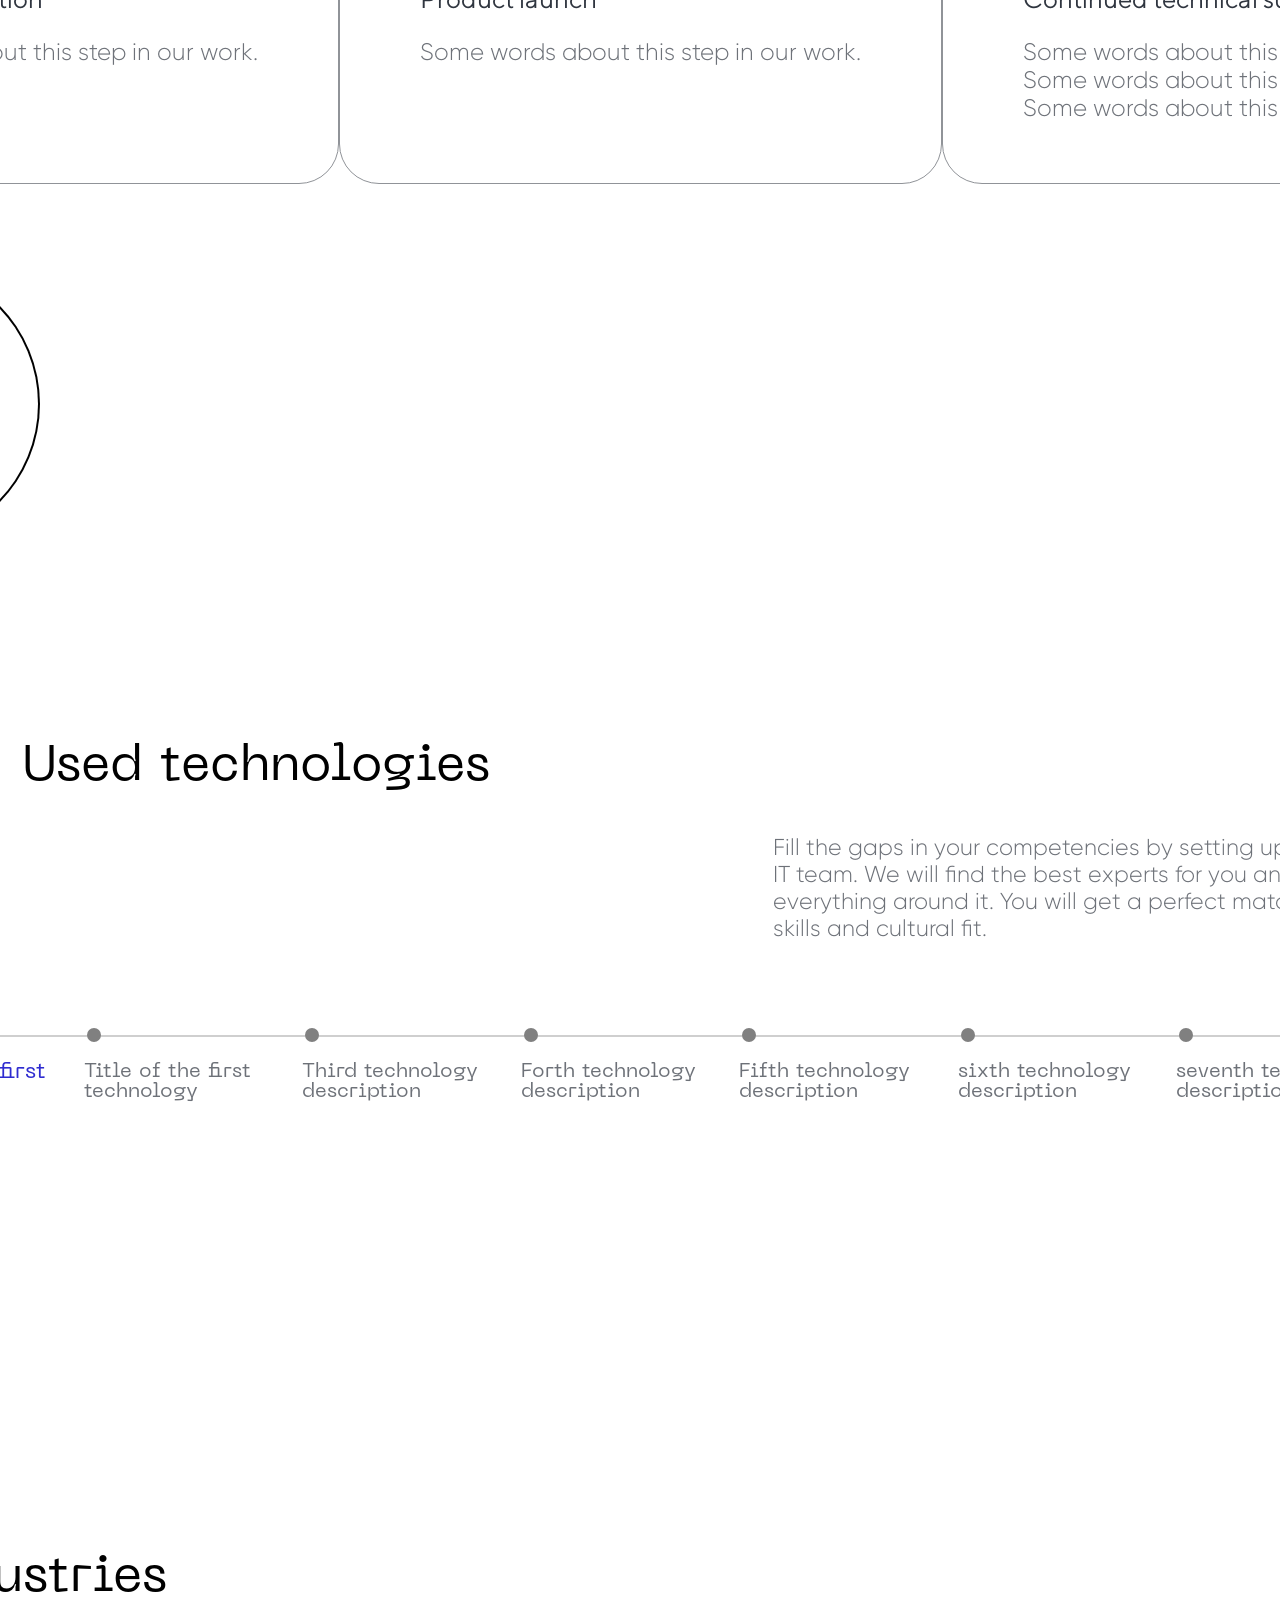
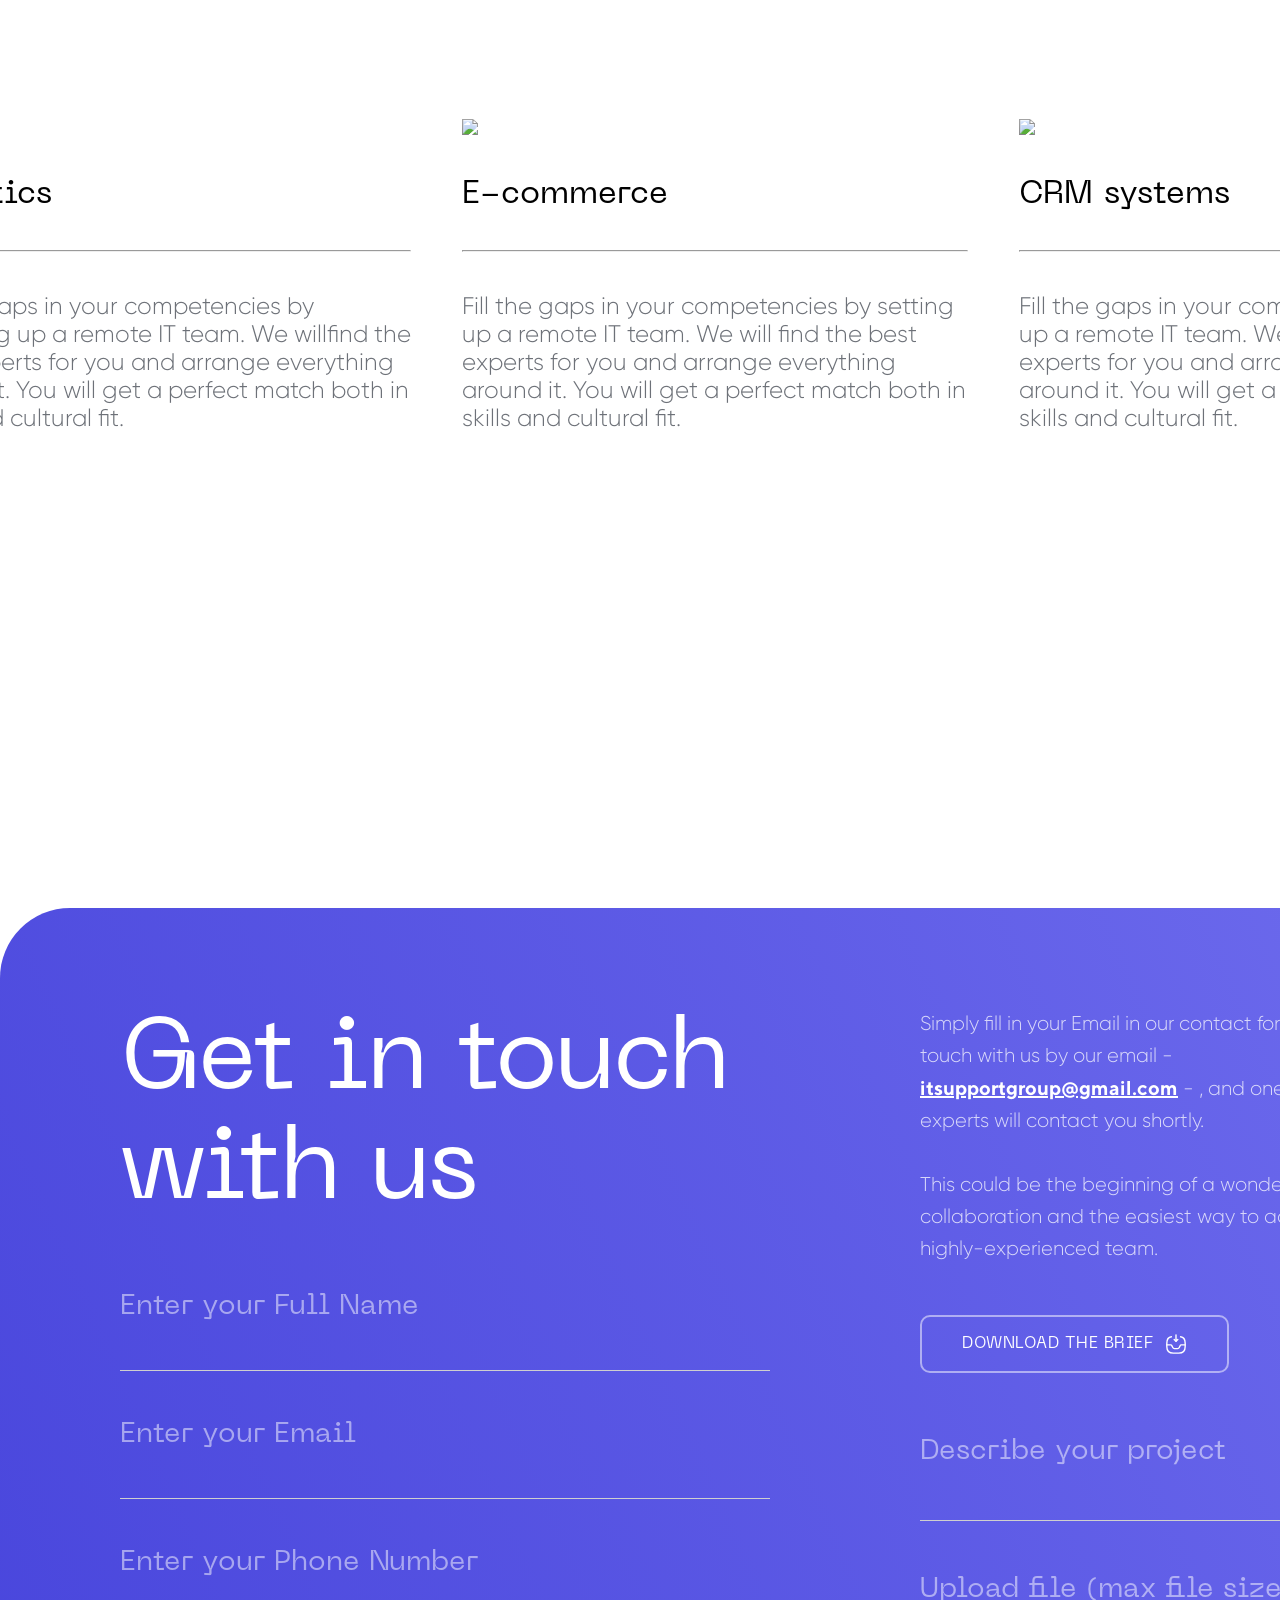
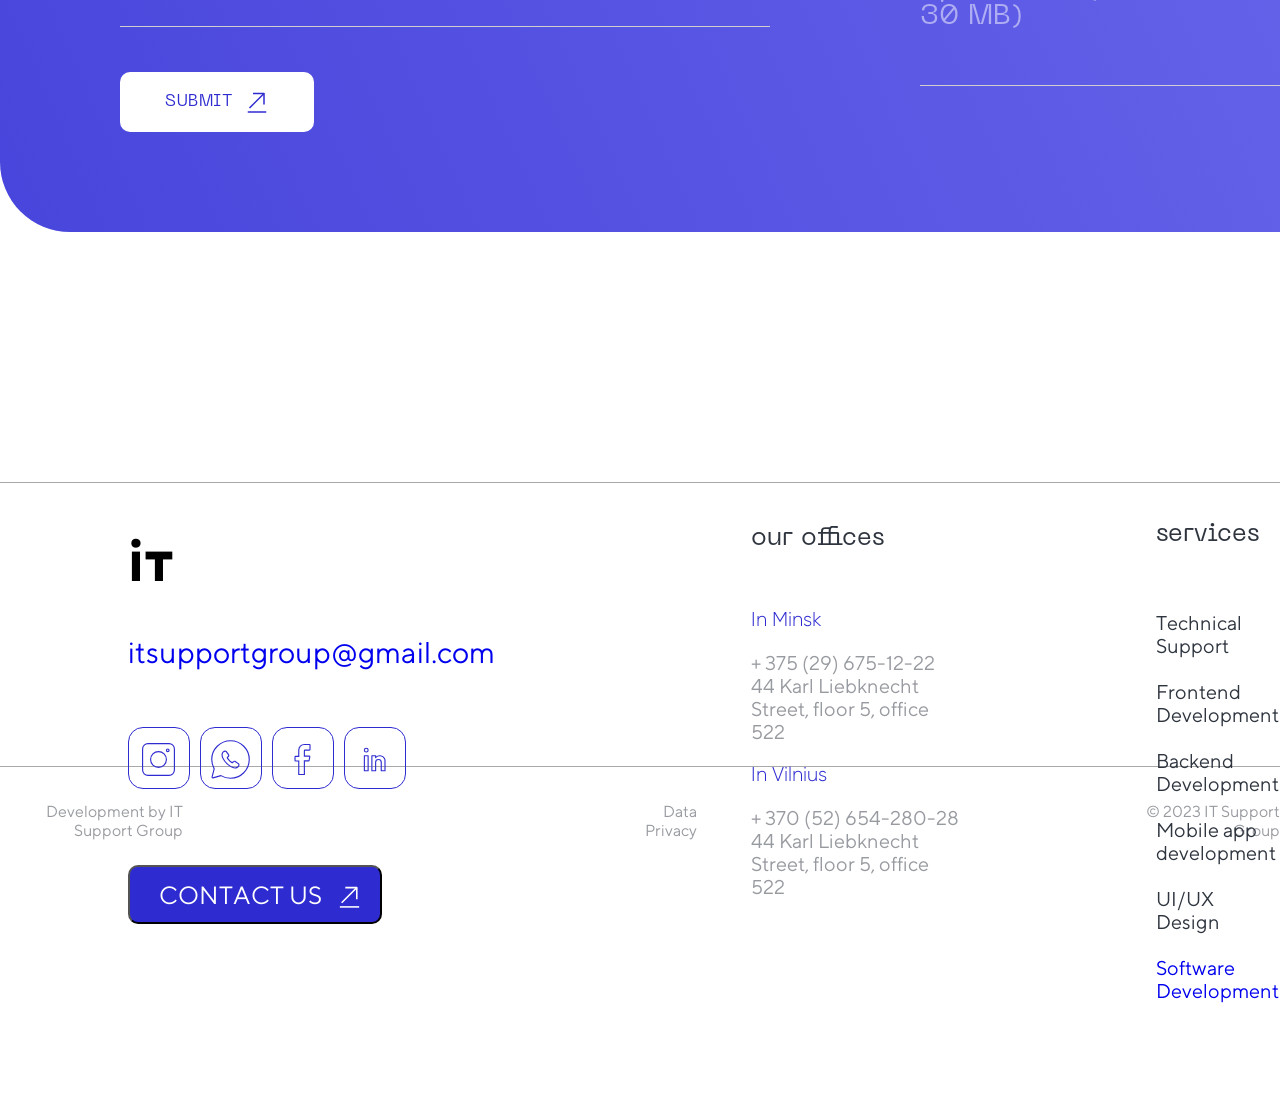
==== commit 650574df: "fix merge" ====
--- a/index.html
+++ b/index.html
@@ -42,8 +42,17 @@
                     <hr class="line-1">
 
                     <div class="Language">
-                        <div class="en">EN</div>
-                        <div class="language-arrow-down"></div>
+                        <div class="en" id="en">EN</div>
+                      <div class="language-arrow-down">
+                        <button class="lang-btn" id="lang_btn"></button> </div>
+                        <br>
+                            <div class="languages" id="langs">
+                                <br>
+                                <div class="eng"><button id="engl">EN</button></div>
+                                <br><br>
+                                <div class="ltg"><button id="lthl">LT</button></div>
+                            </div>
+                     
                     </div>
 
                     <div class="Contact">
@@ -109,7 +118,7 @@
     <!-- Why choose us? -->
 
     <div class="why">
-        <div class="why-header">Why choose us?</div>
+        <div class="why-header" > Why choose us?</div>
         <div class="why-text">Fill the gaps in your competencies by setting up a remote IT team. We will find the best
             experts for you and arrange everything around it. You will get a perfect match both in skills and cultural
             fit.</div>
@@ -193,7 +202,7 @@
             the best experts for you and arrange everything around it. You will get a perfect match both in skills and
             cultural fit.</div>
 
-        <div class="timeline">
+        <div class="timeline" id="timeline">
             <div class="line-tech"></div>
 
             <div class="step act">
@@ -206,38 +215,46 @@
             </div>
 
             <div class="step">
-                <div class="point"></div>
-                <div class="text1">Second technology description</div>
-            </div>
-
-            <div class="step">
-                <div class="point"></div>
-                <div class="text1">Third technology description</div>
-            </div>
-
-            <div class="step">
-                <div class="point"></div>
-                <div class="text1">Forth technology description</div>
-            </div>
-
-            <div class="step">
-                <div class="point"></div>
-                <div class="text1">Fifth technology description</div>
-            </div>
-
-            <div class="step">
-                <div class="point"></div>
-                <div class="text1">sixth technology description</div>
-            </div>
-
-            <div class="step">
-                <div class="point"></div>
-                <div class="text1">seventh technology description</div>
-            </div>
-
-            <div class="step">
-                <div class="point"></div>
-                <div class="text1">eighth technology description</div>
+                  
+                    <div class="point"></div>
+                <div class="text">Title of the first technology</div>
+            
+                
+    
+            </div>
+
+            <div class="step">
+                    <div class="point"></div>
+                    <div class="text">Third technology description</div>
+            </div>
+
+            <div class="step">
+          
+                    <div class="point"></div>
+                <div class="text">Forth technology description</div>
+            </div>
+
+            <div class="step">
+                    <div class="point">
+                </div>
+                <div class="text">Fifth technology description</div>
+            </div>
+
+            <div class="step">
+                
+                    <div class="point"></div>
+                <div class="text">sixth technology description</div>
+            </div>
+
+            <div class="step">
+               
+                    <div class="point"></div>
+                <div class="text">seventh technology description</div>
+            </div>
+
+            <div class="step">
+                    <div class="point"></div>
+                <div class="text">eighth technology description</div>
             </div>
         </div>
     </div>
@@ -420,5 +437,6 @@
         </div>
 
 </body>
-
+<script src="JS/chooseUs.js"></script>
+<script src="JS/usedTechnologies.js"></script>
 </html>
--- a/CSS/styles.css
+++ b/CSS/styles.css
@@ -96,6 +96,9 @@
 }
 
 .Language {
+    height: 123px;
+    width: 162px;
+    position: absolute;
     display: flex;
     left: 1479px;
     top: 48px;
@@ -112,7 +115,8 @@
     color: white;
     font-family: 'Neue Machina';
     font-size: 24px;
-    line-height: 1;
+    transform: translateY(-3px);
+    
 }
 
 .language-arrow-down {
@@ -296,158 +300,4 @@
     padding-left: 15%;
     padding-right: 15%;
     cursor: pointer;
-
-.mobile-menu {
-    display: none;
-}
-
-.mobile-contact {
-    display: none;
-}
-
-.mobile-title-background {
-    display: none;
-}
-
-@media (max-width: 1080px) {
-    .header-background {
-        height: 1000px;
-        background-image: url('../IMG/header-background.png');
-        background-repeat: no-repeat;
-        background-size: cover;
-        padding-bottom: 550px;
-        box-sizing: border-box;
-    }
-
-    .header-background-dim {
-        height: 1000px;
-        background-image: url('../IMG/header-background-dim.png');
-        background-repeat: no-repeat;
-        background-size: cover;
-        padding-bottom: 550px;
-        box-sizing: border-box;
-    }
-
-    .Main-menu {
-        width: 100%;
-        height: 120px;
-        display: flex;
-        align-items: center;
-        position: relative;
-        padding: 0 30px;
-        box-sizing: border-box;
-    }
-
-    .Menu {
-        display: none;
-    }
-
-    .line-1 {
-        display: none;
-    }
-
-    .line-2 {
-        display: none;
-    }
-
-    .Language {
-        display: none;
-    }
-
-    .Contact {
-        display: none;
-    }
-
-    .Logo {
-        width: 204px;
-        height: 63px;
-        position: relative;
-        flex-shrink: 0;
-        margin: auto;
-    }
-
-    .mobile-menu {
-        display: inline-block;
-        width: 64px;
-        height: 64px;
-        border-radius: 16px;
-        background: var(--main-white, #FFF);
-    }
-    
-    .mobile-contact {
-        display: inline-block;
-        width: 64px;
-        height: 64px;
-        border-radius: 16px;
-        background: var(--main-white, #FFF);
-    }
-
-    .mobile-menu > svg {
-        margin: 8px 0px 0px 8px;
-    }
-
-    .mobile-contact > svg {
-        margin: 8px 0px 0px 8px;
-    }
-
-    .Title {
-        height: 300px;
-        width: 90%;
-        position: absolute;
-        left: 5%;
-        top: 250px;
-    }
-
-    .title-header {
-        line-height: 130%;
-        color: white;
-        font-family: 'Neue Machina';
-        font-size: 50px;
-        font-weight: 900;
-        text-align: left;
-        position: absolute;
-        z-index: 1;
-    }
-
-    .title-background {
-        display: none;
-    }
-
-    .mobile-title-background {
-        display: inline-block;
-        height: 75%;
-        width: 100%;
-        position: absolute;
-        background-color: #2E2BD0;
-        border: none;
-        left: 0;
-        top: 5%;
-        z-index: -1;
-    }
-
-    .Estimate {
-        height: 140px;
-        width: 140px;
-        position: relative;
-        margin: auto;
-        left: 0;
-        top: 500px;
-        border: none;
-        border-radius: 50%;
-        background-color: #2E2BD0;
-        cursor: pointer;
-    }
-
-    .Est {
-        height: 78px;
-        width: 140px;
-        position: absolute;
-        left: 0;
-        top: 30%;
-        line-height: 130%;
-        color: white;
-        font-family: 'Neue Machina';
-        font-size: 20px;
-        text-align: center;
-    }
 }
--- a/CSS/why.css
+++ b/CSS/why.css
@@ -82,9 +82,7 @@
     line-height: 150%;
 }
 
-.active {
-    color: #2E2BD0;
-}
+
 
 .inactive {
     color: rgba(47, 53, 63, 0.30);
@@ -135,134 +133,4 @@
 }
 .active,.word:active{
     color: #2E2BD0;
-
-@media (max-width: 1080px) {
-    .why {
-        height: 1600px;
-        max-width: 1080px;
-        width: 90%;
-        margin-top: 400px;
-        position: relative;
-        align-items: center;
-        display: flex;
-        flex-direction: column;
-    }
-
-    .why-header {
-        height: auto;
-        width: 100%;
-        color: #2F353F;
-        font-family: "Neue Machina";
-        font-size: 40px;
-        font-style: normal;
-        font-weight: 400;
-        line-height: normal;
-    }
-
-    .why-text {
-        height: auto;
-        width: 100%;
-        color: rgba(47, 53, 63, 0.70);
-        font-family: Gilroy;
-        font-size: 24px;
-        font-style: normal;
-        font-weight: 400;
-        line-height: 150%;
-        margin-top: 100px;
-    }
-
-    .why-section {
-        width: 100%;
-        display: flex;
-        flex-direction: column;
-        gap: 100px;
-        margin-top: 100px;
-    }
-
-    .side-bar {
-        width: 100%;
-        height: 92px;
-        display: flex;
-        flex-direction: column;
-        gap: 40px;
-        margin: 0;
-    }
-
-    .slider {
-        position: relative;
-        height: 5px;
-        width: 100%;
-    }
-
-    .inactive-line {
-        height: 3px;
-        width: 100%;
-        background: rgba(47, 53, 63, 0.14);
-        margin-left: 1px;
-        border: none;
-    }
-
-    .active-slider {
-        height: 5px;
-        width: 12.5%;
-        background: #2E2BD0;
-        border: none;
-        position: absolute;
-        top: 0;
-        left: 0;
-    }
-
-    .slider-menu {
-        display: flex;
-        flex-direction: row;
-        justify-content: space-between;
-        width: 100%;
-    }
-
-    .slider-menu div {
-        font-family: "Neue Machina";
-        font-size: 16px;
-        font-weight: 400;
-        line-height: 150%;
-        min-width: 5%;
-        max-width: 50%;
-    }
-
-    .active {
-        color: #2E2BD0;
-    }
-
-    .inactive {
-        color: rgba(47, 53, 63, 0.30);
-    }
-
-    .slider-text-block {
-        width: 100%;
-        height: auto;
-        border-radius: 70px;
-        border: 1px solid rgba(47, 53, 63, 0.50);
-        margin: 0;
-    }
-
-    .slider-block-header {
-        color: var(--main-blue, #2E2BD0);
-        font-family: "Neue Machina";
-        font-size: 40px;
-        font-style: normal;
-        font-weight: 400;
-        line-height: normal;
-        width: 80%;
-    }
-
-    .slider-block-text {
-        color: rgba(47, 53, 63, 0.70);
-        font-family: Gilroy;
-        font-size: 20px;
-        font-style: normal;
-        font-weight: 400;
-        line-height: 150%;
-        width: 90%;
-        margin-top: 20px;
-        padding-bottom: 100px;
-    }
 }
--- a/CSS/form.css
+++ b/CSS/form.css
@@ -42,7 +42,6 @@
 .step {
   position: relative;
   z-index: 2;
-
   display: flex;
   flex-direction: column;
   align-items: center;
@@ -56,22 +55,33 @@
   background: gray;
   margin-bottom: 20px;
 }
+.step:hover .point {
+  background: blue;
+  box-shadow: 0 0 0 6px rgba(0, 0, 255, 0.2);
+  transition: all 0.5s ease;
 
-.active .point {
+}
+.step:hover .text{
+  color: var(--main-blue, #2E2BD0);
+  font-size: 22px;
+  transition: all 0.5s ease;
+}
+.act .point {
   background: blue;
   box-shadow: 0 0 0 6px rgba(0, 0, 255, 0.2);
 }
 
-.active .text1 {
-  color: blue;
+.act .text{
+  color: var(--main-blue, #2E2BD0);
+  font-size: 22px;
 }
-
 .text {
   padding-left: 200px;
   font-size: 20px;
   font-family: 'Neue Machina';
   width: 220px;
   height: 68px;
+ color: rgba(47, 53, 63, 0.70);
 }
 
 .text1 {
@@ -91,93 +101,9 @@
     display: flex;
     flex-direction: column;
     align-items: center;
-    /* background: none;
-    border: none; */
+    background: none;
+    border: none;
     cursor: pointer;
     width: 15px;
   
-
-@media (max-width: 1080px) {
-
-  .technologies {
-    max-width: 1080px;
-    text-align: left;
-  }
-
-  .technologies_name {
-    width: 50%;
-    height: auto;
-    margin-left: 10%;
-    margin-top: 0px;
-    font-family: 'Neue Machina';
-    font-weight: 100;
-    font-size: 50px;
-  }
-
-  .technologies_text {
-    width: 50%;
-    height: auto;
-    margin-left: 10%;
-    font-family: 'Gilroy';
-    color: rgba(47, 53, 63, 0.70);
-    font-size: 23px;
-  }
-
-
-
-  .timeline {
-    position: relative;
-    display: flex;
-    flex-direction: column;
-    justify-content: space-between;
-    align-items: flex-start;
-    width: 80%;
-    max-width: 1080px;
-  }
-
-  .line-tech {
-    position: absolute;
-    top: 7px;
-    left: 2px;
-    height: 718px;
-    width: 2px;
-    background-color: #cfcfcf;
-  }
-
-  .step {
-    position: relative;
-    z-index: 2;
-
-    display: flex;
-    flex-direction: column;
-    align-items: center;
-    width: 5px;
-  }
-
-  .point {
-    width: 14px;
-    height: 14px;
-    border-radius: 50%;
-    background: gray;
-    margin-bottom: 20px;
-  }
-
-  .text {
-    margin-left: 300px;
-    transform: translateY(-50px);
-    font-size: 20px;
-    font-family: 'Neue Machina';
-    width: 220px;
-    height: auto;
-  }
-
-  .text1 {
-    margin-left: 250px;
-    transform: translateY(-50px);
-    font-size: 16px;
-    font-family: 'Neue Machina';
-    width: 162px;
-    height: auto;
-    color: rgba(47, 53, 63, 0.70);
-  }
-}+}
--- a/CSS/how-we-work.css
+++ b/CSS/how-we-work.css
@@ -62,14 +62,9 @@
     background: #7876F2;
     color: #ffff;
     transition: 0.5s;
-    transform: scaleX(1.1);
-    transform: scaleY(1.3);
-    top: 50px;
-    left: 80px;
-}
-
-.box-box {
-    margin: 50px 40px 40px 50px;
+    position: relative;
+    top: 30px;
+    left: 40px;
 }
 
 .cicle {
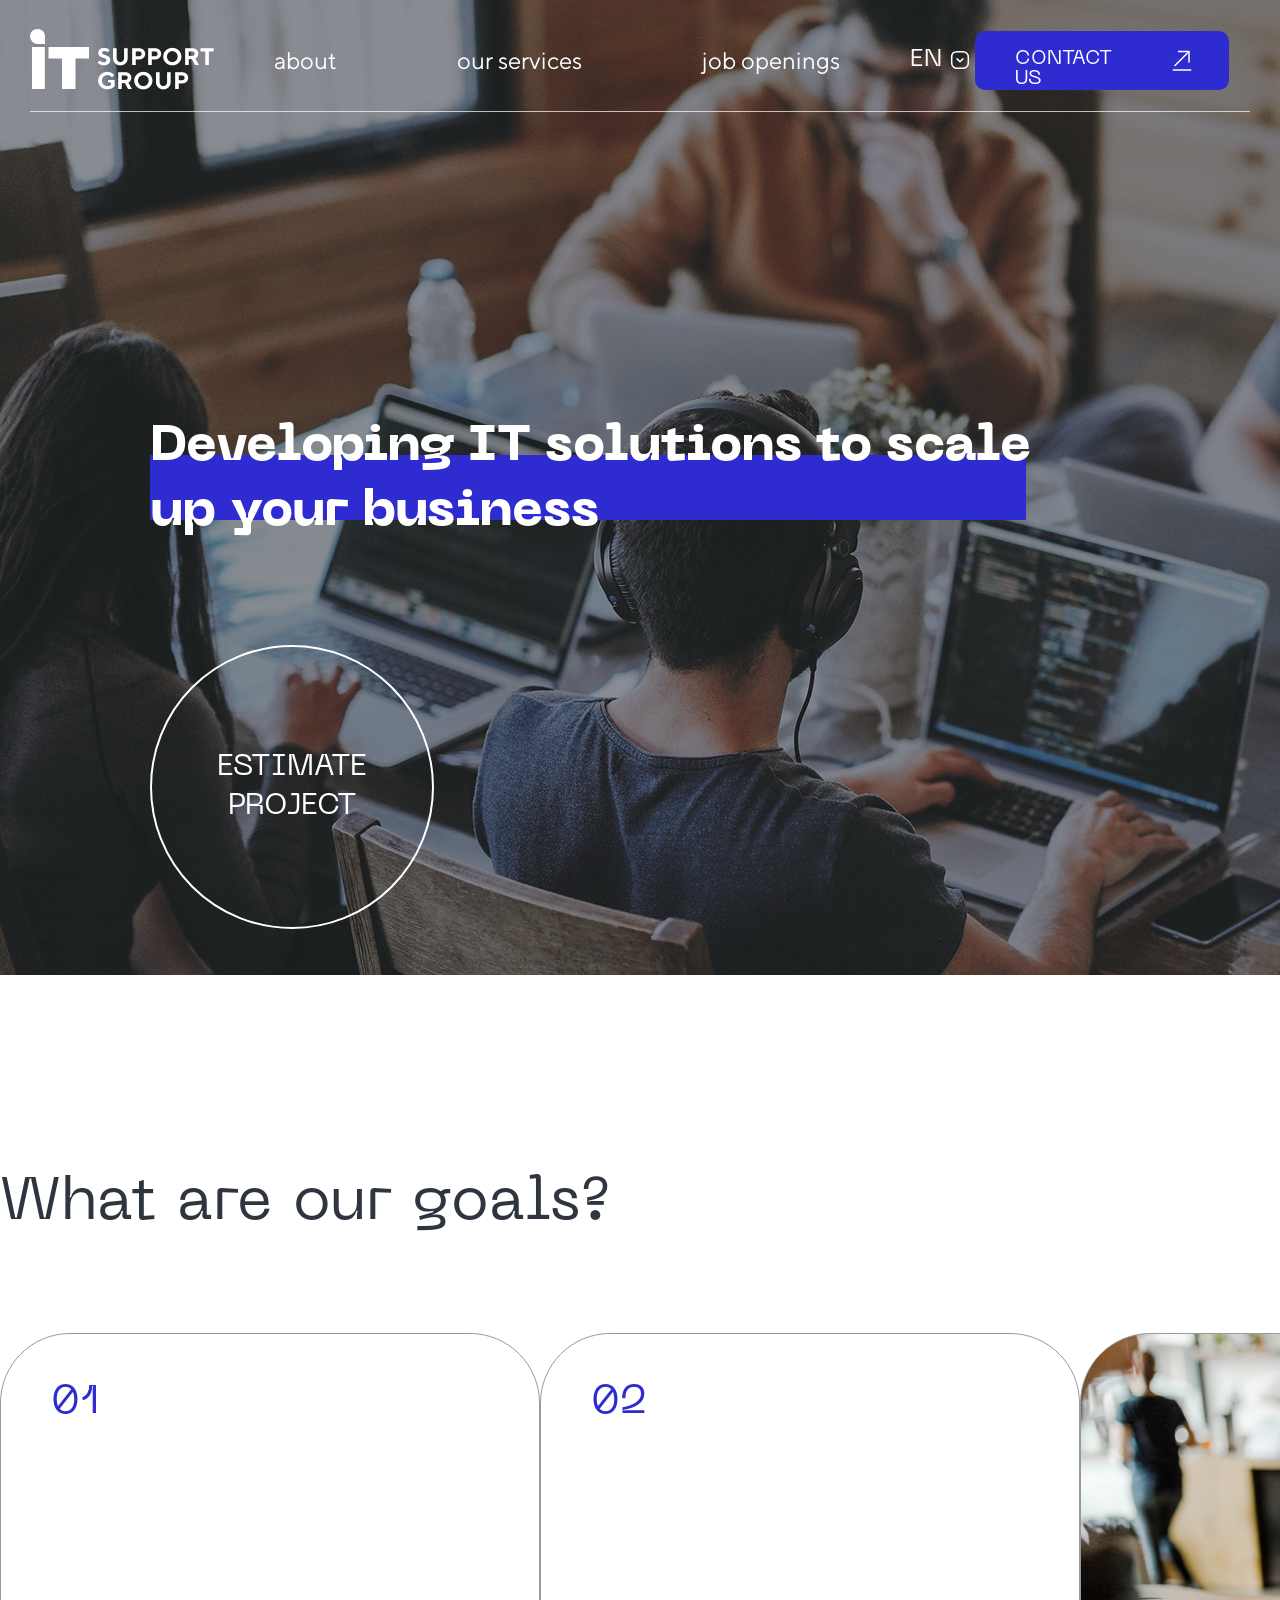
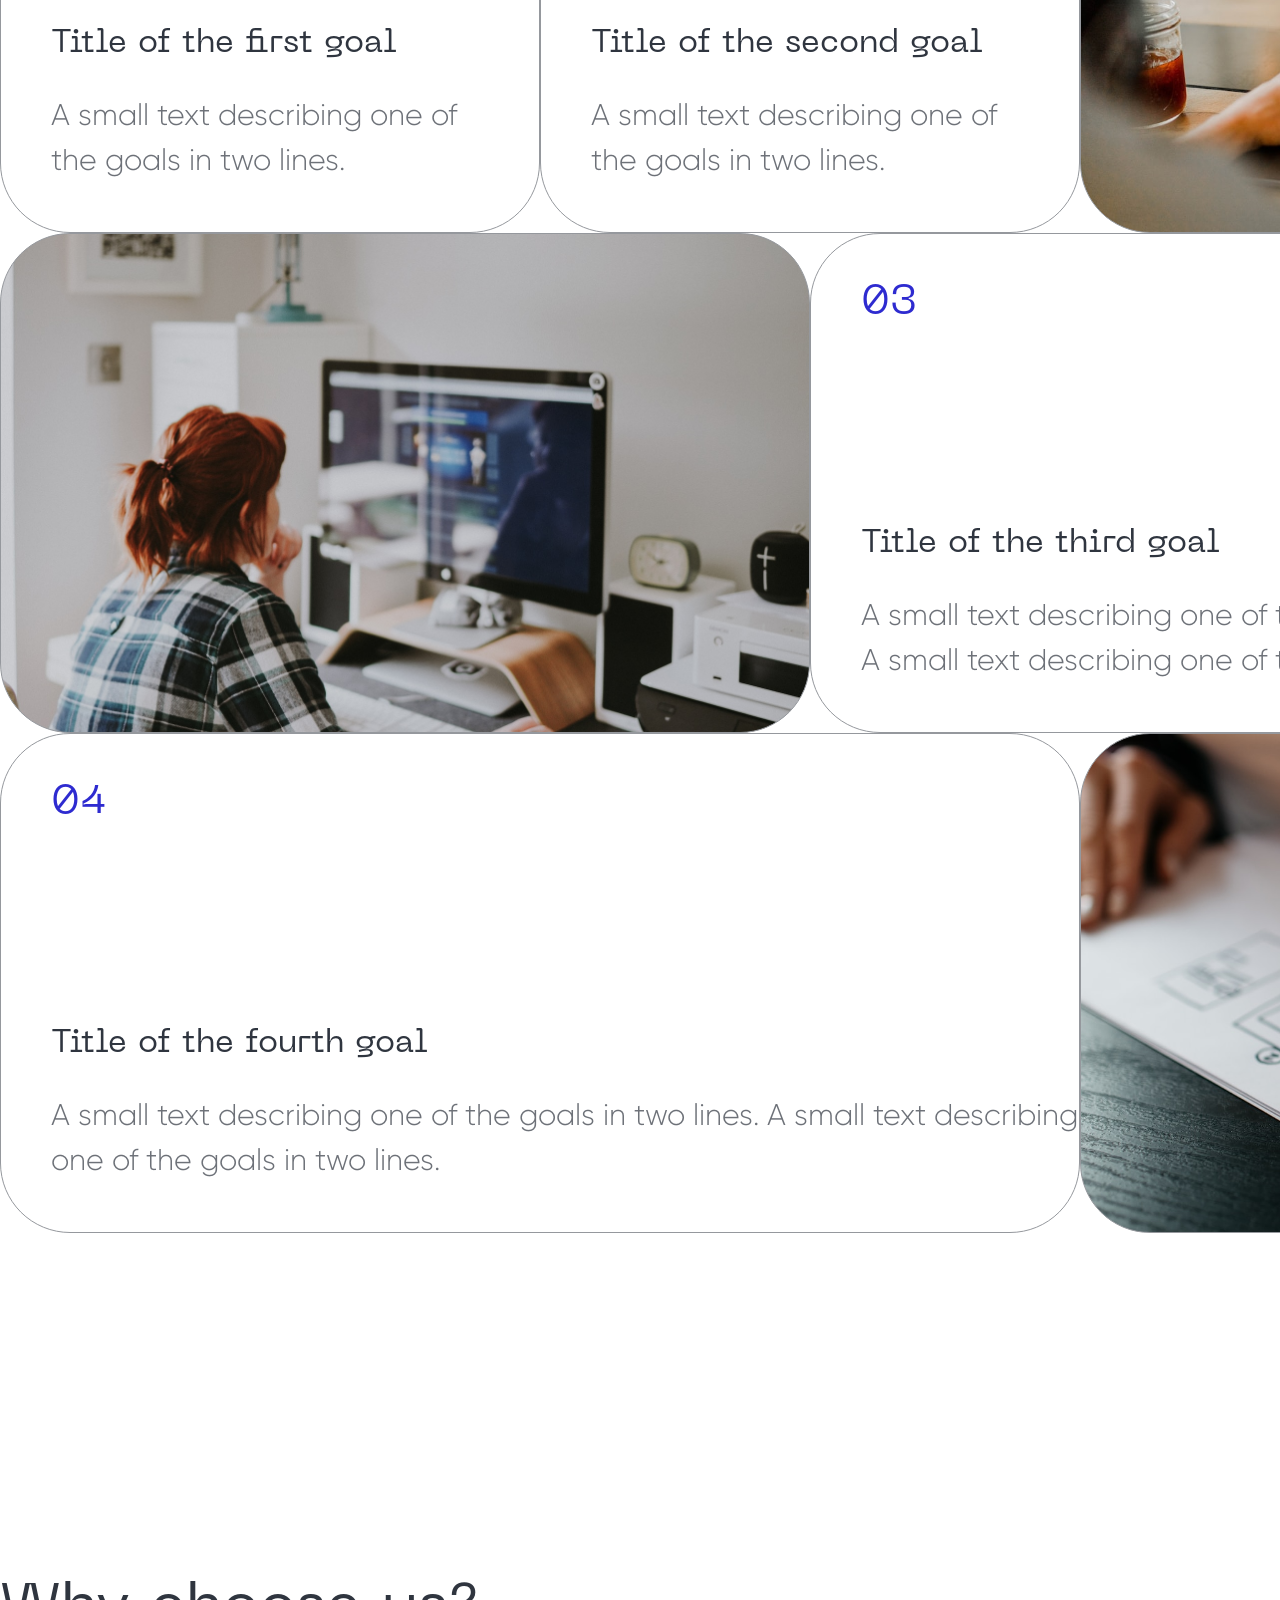
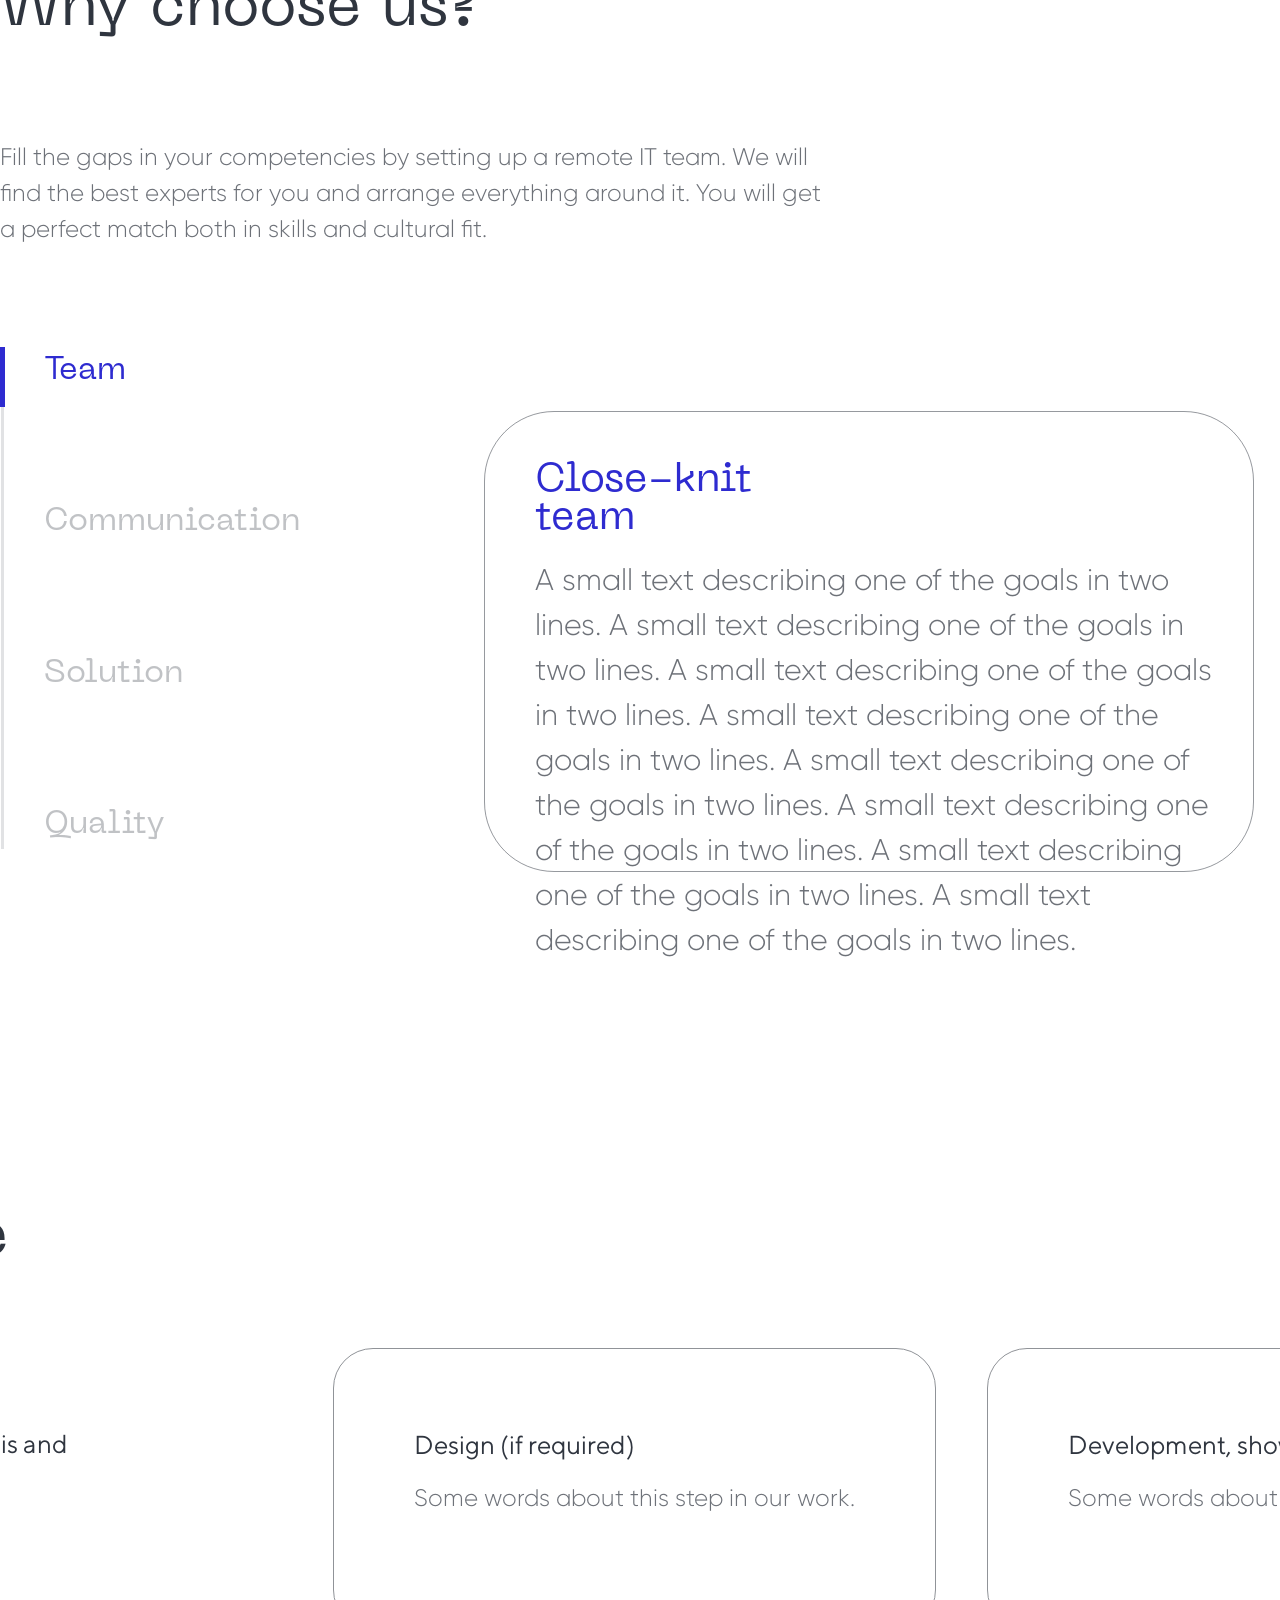
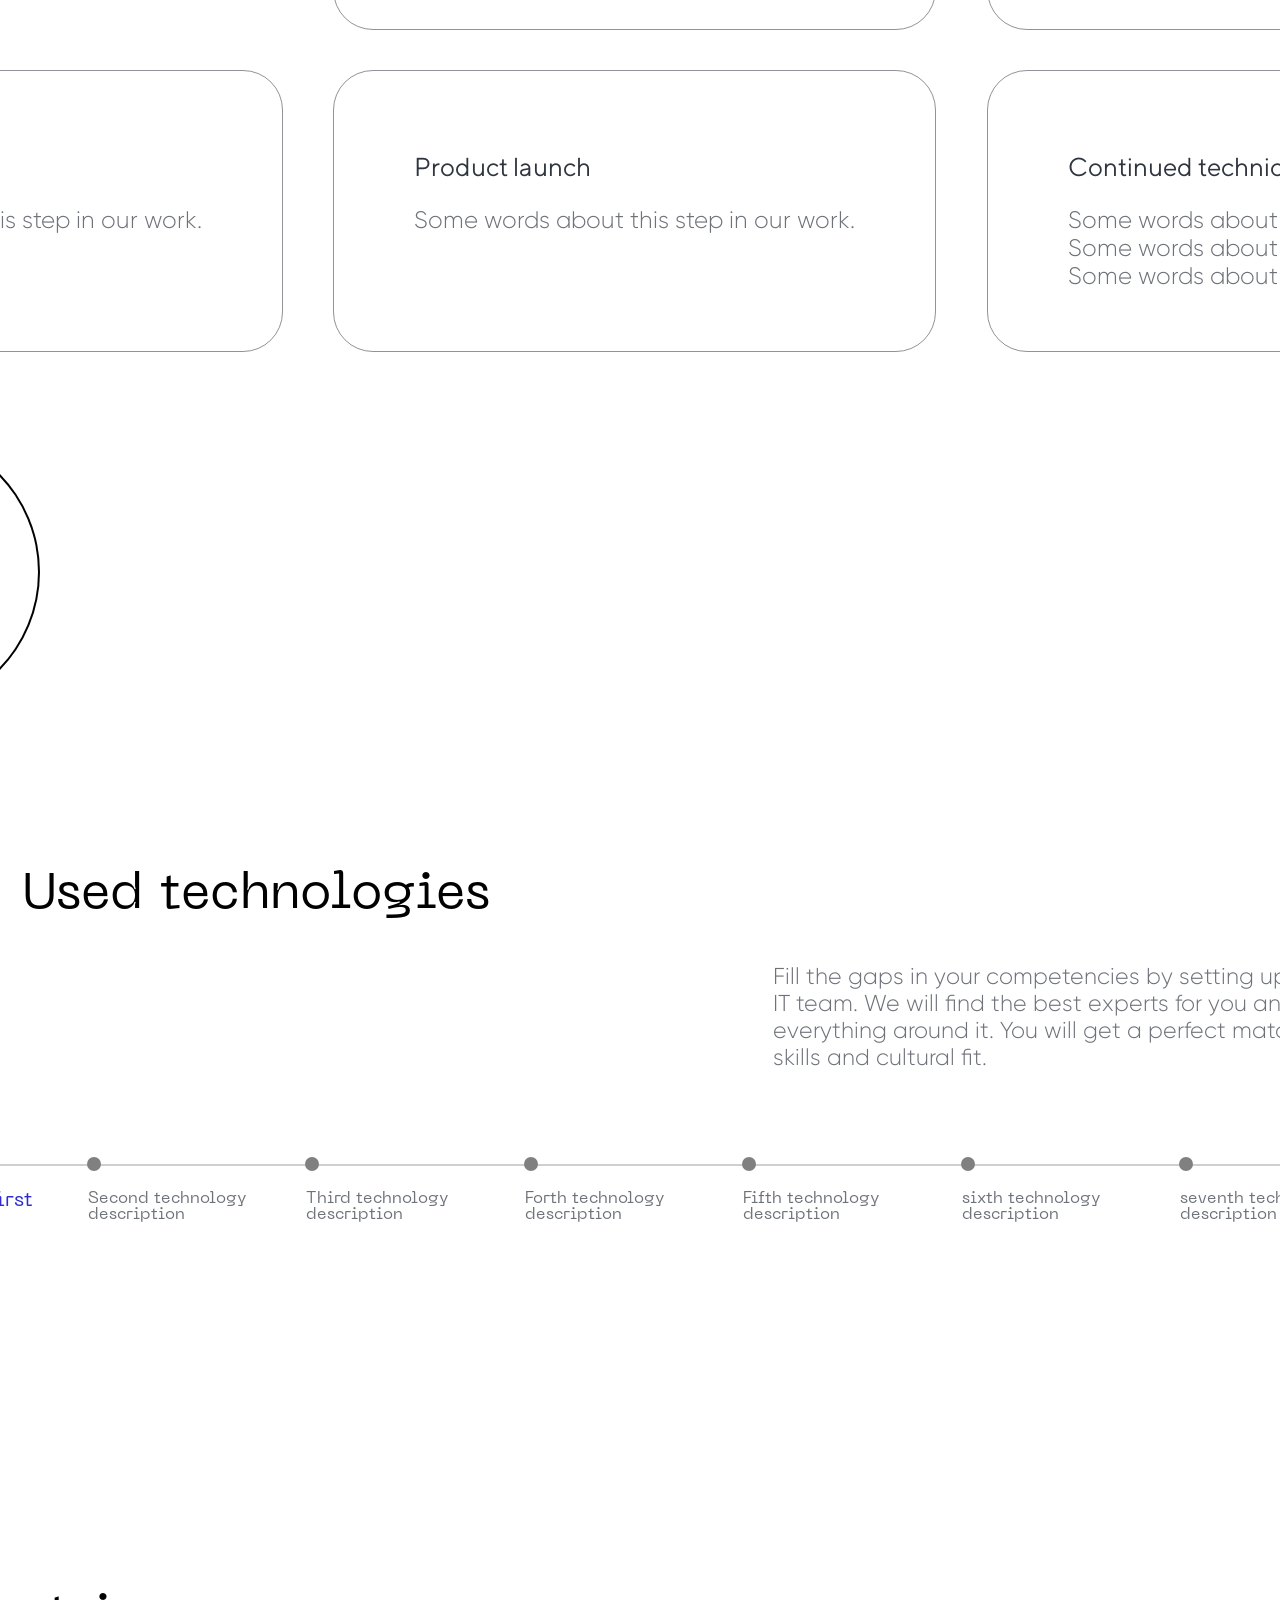
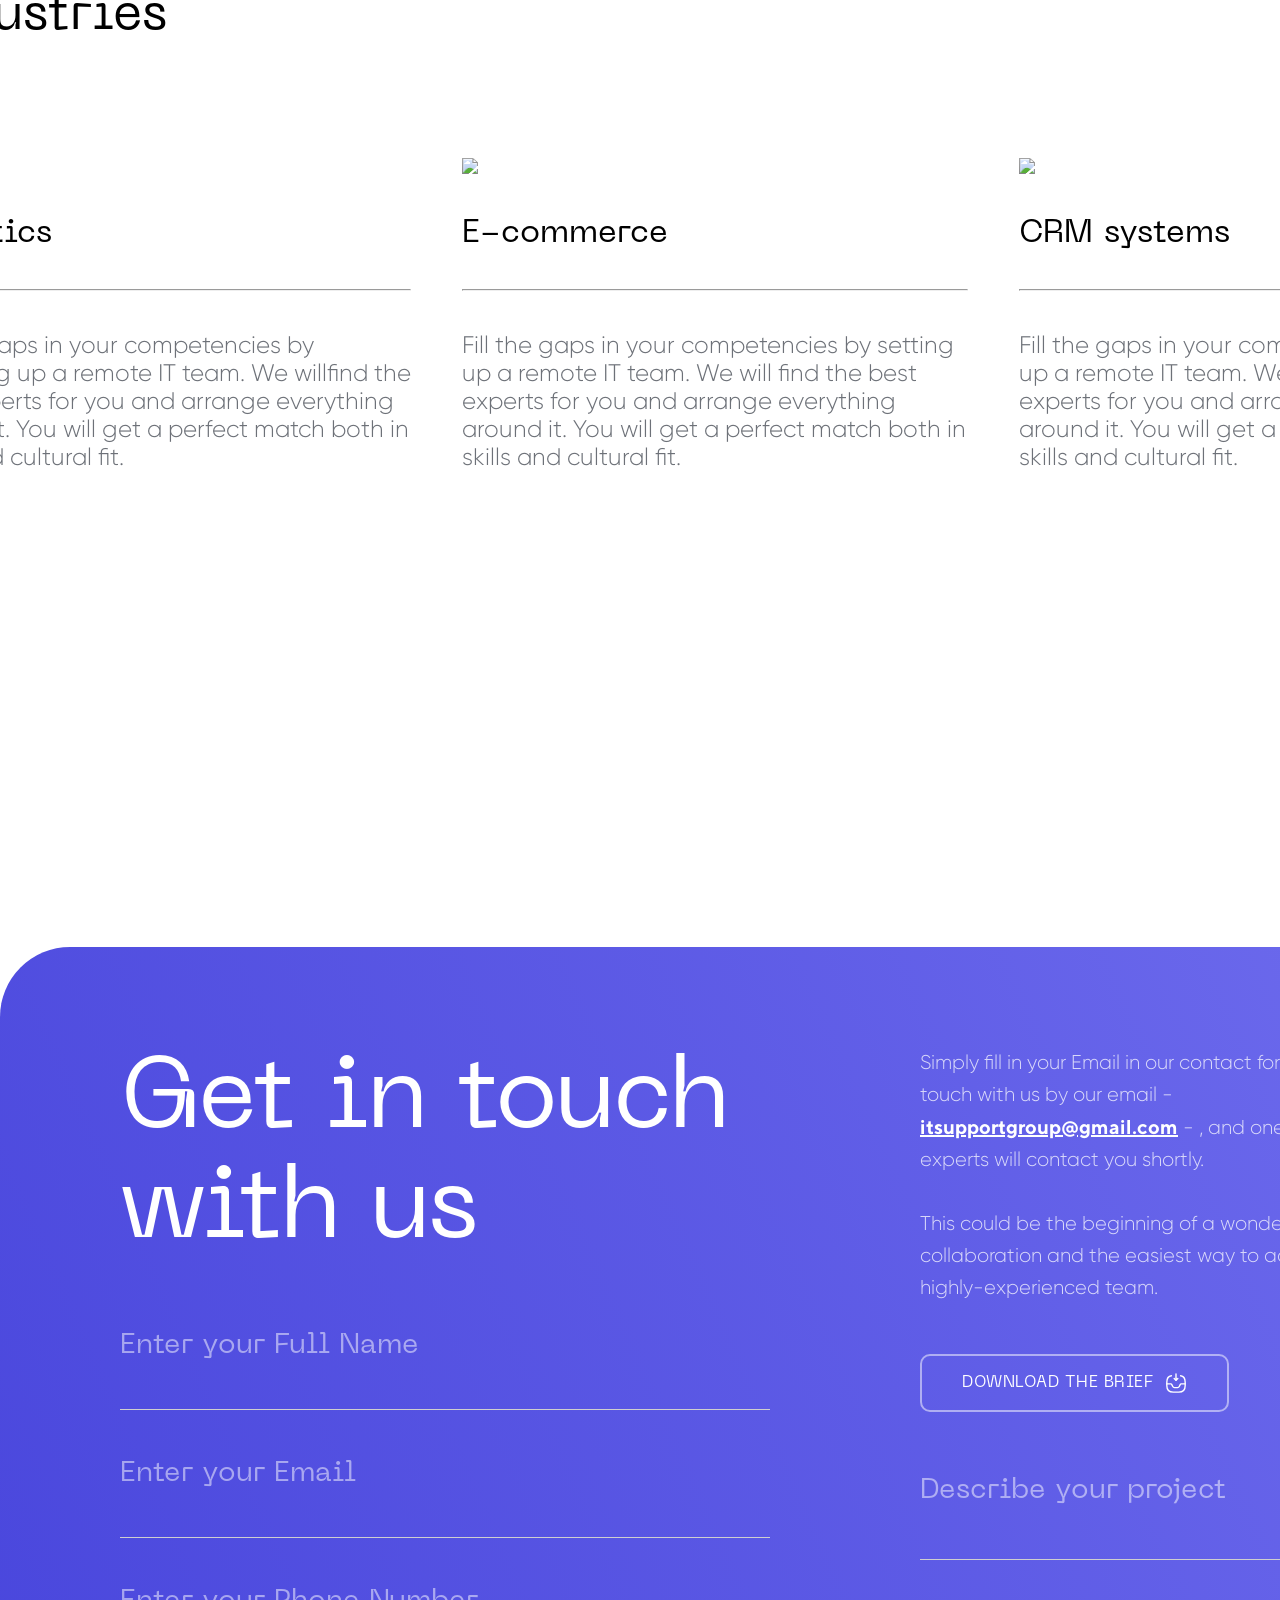
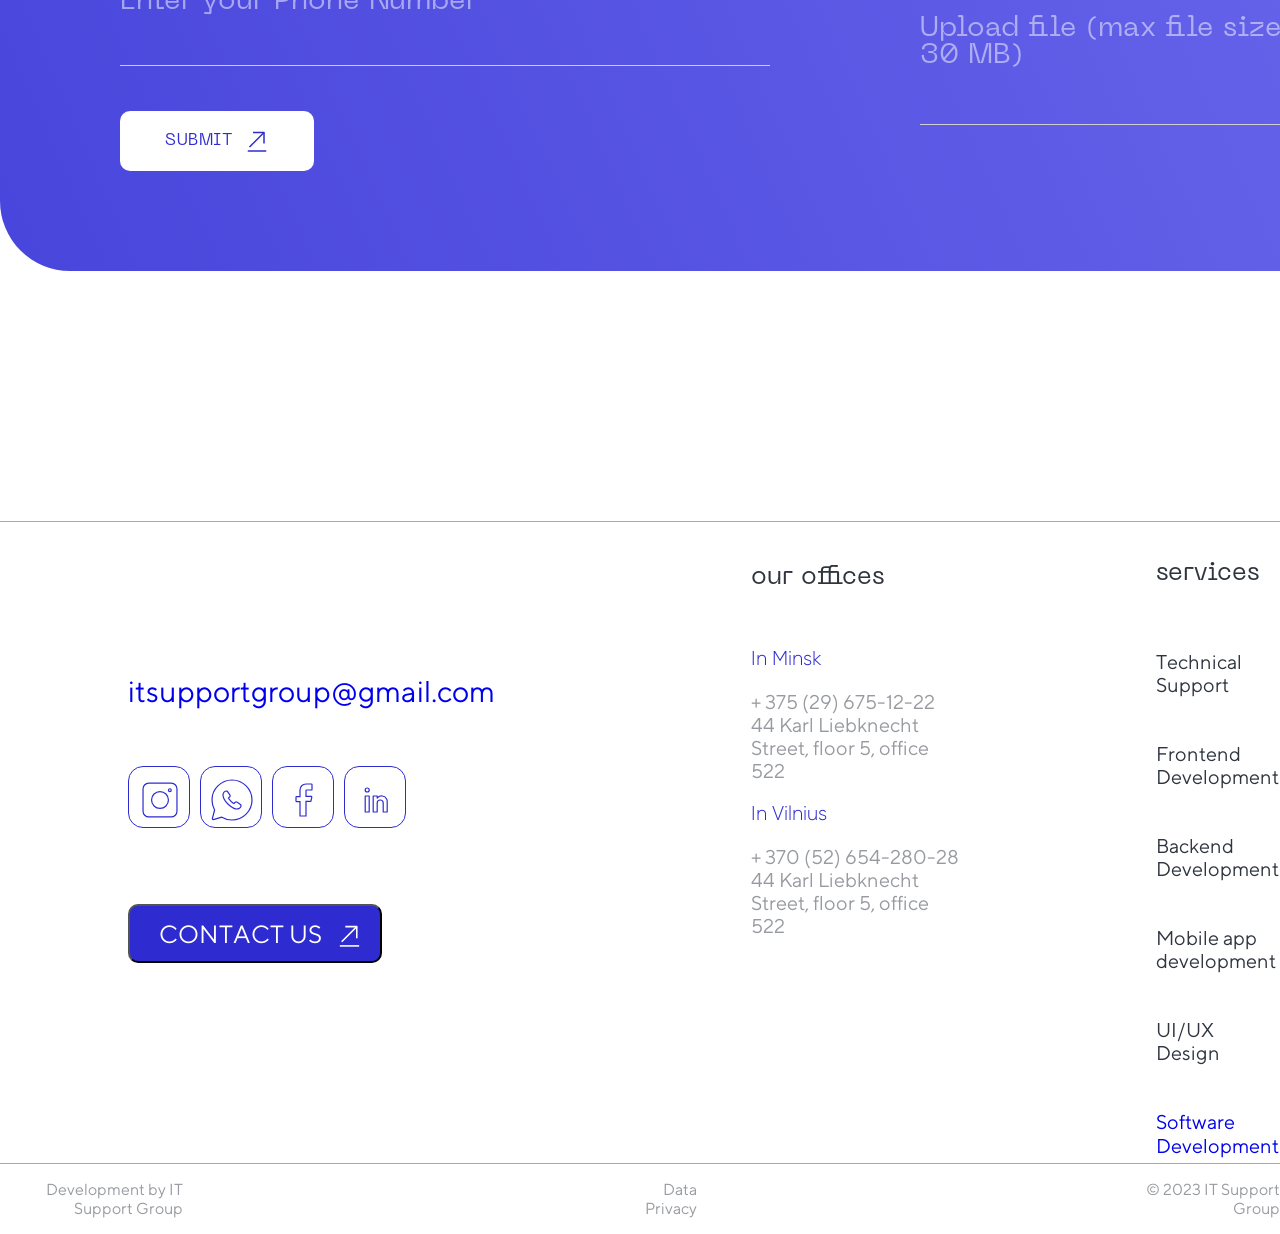
==== commit a17f4811: "Revert "Merge pull request #21 from vikacheburika/dev/ArtiomSiomin-clean" This reverts commit b2451a" ====
--- a/index.html
+++ b/index.html
@@ -6,7 +6,7 @@
     <meta name="viewport" content="width=device-width, initial-scale=1.0">
     <title>IT Support Group</title>
     <script src="JS/script.js" defer></script>
-    <link rel="stylesheet" href="CSS/styles.css">
+
     <link rel="stylesheet" href="CSS/why.css">
     <link rel="stylesheet" href="CSS/goals.css">
     <link rel="stylesheet" href="CSS/indusries.css">
@@ -15,10 +15,11 @@
     <link rel="stylesheet" href="../CSS/clients-say.css">
 
     <link rel="stylesheet" href="CSS/get-in-touch.css">
-
-
+    
     <link rel="stylesheet" href="CSS/how.css">
     <link rel="stylesheet" href="CSS/how-we-work.css">
+    <link rel="stylesheet" href="CSS/why.css">
+    <link rel="stylesheet" href="CSS/styles.css">
 </head>
 
 <body>
@@ -27,6 +28,14 @@
         <div class="header-background">
             <div class="header-background-dim">
                 <div class="Main-menu">
+                    <div class="mobile-menu">
+                        <svg xmlns="http://www.w3.org/2000/svg" width="48" height="48" viewBox="0 0 60 60" fill="none">
+                            <path d="M7.5 17.5H52.5" stroke="#2E2BD0" stroke-width="2.5" stroke-linecap="round"/>
+                            <path d="M7.5 30H52.5" stroke="#2E2BD0" stroke-width="2.5" stroke-linecap="round"/>
+                            <path d="M7.5 42.5H52.5" stroke="#2E2BD0" stroke-width="2.5" stroke-linecap="round"/>
+                        </svg>
+                    </div>
+
                     <div class="Logo">
                         <div class="Logo-vector-2"></div>
                         <div class="Logo-vector-1"></div>
@@ -42,17 +51,8 @@
                     <hr class="line-1">
 
                     <div class="Language">
-                        <div class="en" id="en">EN</div>
-                      <div class="language-arrow-down">
-                        <button class="lang-btn" id="lang_btn"></button> </div>
-                        <br>
-                            <div class="languages" id="langs">
-                                <br>
-                                <div class="eng"><button id="engl">EN</button></div>
-                                <br><br>
-                                <div class="ltg"><button id="lthl">LT</button></div>
-                            </div>
-                     
+                        <div class="en">EN</div>
+                        <div class="language-arrow-down"></div>
                     </div>
 
                     <div class="Contact">
@@ -60,13 +60,24 @@
                         <div class="contact-button"></div>
                     </div>
 
+                    <div class="mobile-contact">
+                        <svg xmlns="http://www.w3.org/2000/svg" width="48" height="48" viewBox="0 0 60 60" fill="none">
+                            <path d="M51.25 55H8.75" stroke="#2E2BD0" stroke-width="2.5" stroke-miterlimit="10" stroke-linecap="square" stroke-linejoin="round"/>
+                            <path d="M46.25 10L12.5 43.75" stroke="#2E2BD0" stroke-width="2.5" stroke-miterlimit="10" stroke-linecap="square" stroke-linejoin="round"/>
+                            <path d="M47.5 34.425V8.75H21.825" stroke="#2E2BD0" stroke-width="2.5" stroke-miterlimit="10" stroke-linecap="square" stroke-linejoin="round"/>
+                        </svg>
+                    </div>
+
                     <hr class="line-2">
                 </div>
 
                 <hr class="title-background">
 
                 <div class="Title">
-                    <div class="title-header">Developing IT solutions to scale up your business</div>
+                    <div class="title-header">
+                        <hr class="mobile-title-background">
+                        Developing IT solutions to scale up your business
+                    </div>
                 </div>
 
                 <div class="Estimate">
@@ -118,31 +129,33 @@
     <!-- Why choose us? -->
 
     <div class="why">
-        <div class="why-header" > Why choose us?</div>
+        <div class="why-header">Why choose us?</div>
         <div class="why-text">Fill the gaps in your competencies by setting up a remote IT team. We will find the best
             experts for you and arrange everything around it. You will get a perfect match both in skills and cultural
             fit.</div>
-        <div class="side-bar">
-            <div class="slider" id="slider">
-                <div class="inactive-line"></div>
-                <div class="active-slider"></div>
-            </div>
-
-            <div class="slider-menu" id="why-menu">
-                <div class="word active">Team</div>
-                <div class="word">Communication</div>
-                <div class="word">Solution</div>
-                <div class="word">Quality</div>
-            </div>
-        </div>
-
-        <div class="slider-text-block">
-            <div class="slider-block-header" id="title">Close-knit team</div>
-            <div class="slider-block-text">A small text describing one of the goals in two lines. A small text
-                describing one of the goals in two lines. A small text describing one of the goals in two lines. A small
-                text describing one of the goals in two lines. A small text describing one of the goals in two lines. A
-                small text describing one of the goals in two lines. A small text describing one of the goals in two
-                lines. A small text describing one of the goals in two lines.</div>
+        <div class="why-section">
+            <div class="side-bar">
+                <div class="slider">
+                    <div class="inactive-line"></div>
+                    <div class="active-slider"></div>
+                </div>
+
+                <div class="slider-menu">
+                    <div class="active">Team</div>
+                    <div class="inactive">Communication</div>
+                    <div class="inactive">Solution</div>
+                    <div class="inactive">Quality</div>
+                </div>
+            </div>
+
+            <div class="slider-text-block">
+                <div class="slider-block-header">Close-knit team</div>
+                <div class="slider-block-text">A small text describing one of the goals in two lines. A small text
+                    describing one of the goals in two lines. A small text describing one of the goals in two lines. A small
+                    text describing one of the goals in two lines. A small text describing one of the goals in two lines. A
+                    small text describing one of the goals in two lines. A small text describing one of the goals in two
+                    lines. A small text describing one of the goals in two lines.</div>
+            </div>
         </div>
     </div>
 
@@ -196,65 +209,57 @@
     </div>
 
 
-    <div>
+    <div class="technologies">
         <h1 class="technologies_name">Used technologies</h1>
         <div class="technologies_text">Fill the gaps in your competencies by setting up a remote IT team. We will find
             the best experts for you and arrange everything around it. You will get a perfect match both in skills and
             cultural fit.</div>
 
-        <div class="timeline" id="timeline">
+        <div class="timeline">
             <div class="line-tech"></div>
 
-            <div class="step act">
-                
-                    <div class="point"></div>
-                <div class="text">Title of the first technology</div>
-            
-                <img src="IMG/Icon_1.svg" alt="js" class="tech-foto">
-                
-            </div>
-
-            <div class="step">
-                  
-                    <div class="point"></div>
-                <div class="text">Title of the first technology</div>
-            
-                
-    
-            </div>
-
-            <div class="step">
-                    <div class="point"></div>
-                    <div class="text">Third technology description</div>
-            </div>
-
-            <div class="step">
-          
-                    <div class="point"></div>
-                <div class="text">Forth technology description</div>
-            </div>
-
-            <div class="step">
-                    <div class="point">
-                </div>
-                <div class="text">Fifth technology description</div>
-            </div>
-
-            <div class="step">
-                
-                    <div class="point"></div>
-                <div class="text">sixth technology description</div>
-            </div>
-
-            <div class="step">
-               
-                    <div class="point"></div>
-                <div class="text">seventh technology description</div>
-            </div>
-
-            <div class="step">
-                    <div class="point"></div>
-                <div class="text">eighth technology description</div>
+            <div class="step active">
+                <div class="point"></div>
+                <div class="text">Title of the first technology
+                    <div class="js-box">
+                        <div class="js-img"><img src="IMG/java-script.svg" alt="javascript"></div>
+                    </div>
+                </div>
+            </div>
+
+            <div class="step">
+                <div class="point"></div>
+                <div class="text1">Second technology description</div>
+            </div>
+
+            <div class="step">
+                <div class="point"></div>
+                <div class="text1">Third technology description</div>
+            </div>
+
+            <div class="step">
+                <div class="point"></div>
+                <div class="text1">Forth technology description</div>
+            </div>
+
+            <div class="step">
+                <div class="point"></div>
+                <div class="text1">Fifth technology description</div>
+            </div>
+
+            <div class="step">
+                <div class="point"></div>
+                <div class="text1">sixth technology description</div>
+            </div>
+
+            <div class="step">
+                <div class="point"></div>
+                <div class="text1">seventh technology description</div>
+            </div>
+
+            <div class="step">
+                <div class="point"></div>
+                <div class="text1">eighth technology description</div>
             </div>
         </div>
     </div>
@@ -373,28 +378,29 @@
 
     <div class="footer-for-real">
 
-
+        
         <footer class="nav-footer">
             <div class="nav-footer-left">
-                <h1>iт</h1>
-
-                <a href="#">itsupportgroup@gmail.com</a>
+                <h1 class="footer-it"><img src="../img/black-vector.svg" alt=""></h1>
+
+                <a href="#" class="footer-email">itsupportgroup@gmail.com</a>
                 <br><br><br><br>
                 <div class="social-ntx">
-                    <div class="soc"><img src="IMG/instagram 1.svg" alt="inst" class="img"></div>
-                    <div class="soc"><img src="IMG/whatsapp.svg" alt="wtup" class="img"></div>
-                    <div class="soc"><img src="IMG/facebook.svg" alt="fb" class="img"></div>
-                    <div class="soc"><img src="IMG/linkedin 1(1).svg" alt="ln" class="img"></div>
+                    <div class="soc"><div class="img img-instagram"></div></div>
+                    <div class="soc"><div class="img img-whatsapp"></div></div>
+                    <div class="soc"><div class="img img-facebook"></div></div>
+                    <div class="soc"><div class="img img-linkedin"></div></div>
                 </div>
                 <br><br><br><br>
-                <button class="nav-footer-left-button">CONTACT US <img src="IMG/send.svg" alt="arrow"
+                <button class="nav-footer-left-button"> CONTACT US <img src="../IMG/send.svg" alt="arrow"
                         class="arrow"></button>
             </div>
             <div class="nav-footer-center">
                 <br>
                 <p class="text-center">our offices</p>
                 <br>
-                <div class="off-minsk">
+                <div class="minsk-and-vilnius">
+                    <div class="off-minsk">
                     <h1 class="heading-blue">In Minsk</h1>
                     <div class="text-for-footer-center">
                         <p>+ 375 (29) 675-12-22
@@ -412,31 +418,33 @@
                         </p>
                     </div>
                 </div>
+                </div>
+                
             </div>
             <div class="nav-footer-right">
                 <p class="text-center">services</p><br>
 
                 <div class="services">
                     <p class="service">
-                        Technical Support <br><br>
-                        Frontend Development<br><br>
-                        Backend Development<br><br>
-                        Mobile app development<br><br>
-                        UI/UX Design<br><br>
-                        <a href="https://www.llinformatics.com/">Software Development</a>
+                        <div class="service-Technical">Technical Support</div> <br><br>
+                        <div class="service-Frontend">Frontend Development</div><br><br>
+                        <div class="service-Backend">Backend Development</div><br><br>
+                        <div class="service-Mobile">Mobile app development</div><br><br>
+                        <div class="service-UIUX">UI/UX Design</div><br><br>
+                        <a href="https://www.llinformatics.com/" class="service-Software">Software Development</a>
                     </p>
                 </div>
             </div>
 
         </footer>
-        <br>
         <div class="end">
             <p class="endl">Development by IT Support Group</p>
             <p class="endl">Data Privacy</p>
             <p class="endl">© 2023 IT Support Group</p>
         </div>
 
+    </div>
+
 </body>
-<script src="JS/chooseUs.js"></script>
-<script src="JS/usedTechnologies.js"></script>
+
 </html>
--- a/CSS/why.css
+++ b/CSS/why.css
@@ -1,47 +1,46 @@
 .why {
     height: 919px;
-    width: 100%;
     max-width: 1920px;
+    width: 90%;
     margin-top: 400px;
     position: relative;
 }
 
 .why-header {
     height: 58px;
-    width: 478px;
+    width: 100%;
     color: #2F353F;
     font-family: "Neue Machina";
     font-size: 60px;
     font-style: normal;
     font-weight: 400;
     line-height: normal;
-    position: absolute;
-    left: 150px;
 }
 
 .why-text {
     height: 108px;
-    width: 726px;
+    width: 65%;
     color: rgba(47, 53, 63, 0.70);
     font-family: Gilroy;
     font-size: 24px;
     font-style: normal;
     font-weight: 400;
     line-height: 150%;
-    position: absolute;
-    left: 150px;
-    top: 158px;
+    margin-top: 100px;
+}
+
+.why-section {
+    display: flex;
+    gap: 100px;
+    margin-top: 100px;
 }
 
 .side-bar {
-    width: 305px;
+    width: 20%;
     height: 502px;
     display: flex;
     align-items: flex-start;
     gap: 40px;
-    position: absolute;
-    left: 149px;
-    top: 416px;
 }
 
 .slider {
@@ -82,20 +81,21 @@
     line-height: 150%;
 }
 
-
+.active {
+    color: #2E2BD0;
+}
 
 .inactive {
     color: rgba(47, 53, 63, 0.30);
 }
 
 .slider-text-block {
-    width: 1116px;
+    width: 60%;
     height: 459px;
-    position: absolute;
-    left: 654px;
-    top: 416px;
     border-radius: 70px;
     border: 1px solid rgba(47, 53, 63, 0.50);
+    margin-left: 10%;
+    margin-top: 5%;
 }
 
 .slider-block-header {
@@ -105,8 +105,8 @@
     font-style: normal;
     font-weight: 400;
     line-height: normal;
-    height: 39px;
-    width: 331px;
+    height: 10%;
+    width: 30%;
     position: relative;
     left: 50px;
     top: 50px;
@@ -119,18 +119,140 @@
     font-style: normal;
     font-weight: 400;
     line-height: 150%;
-    height: 270px;
-    width: 1016px;
+    height: 80%;
+    width: 90%;
     position: relative;
     left: 50px;
     top: 100px;
 }
-.word{
-    border: none;
-    background: none;
-    font-size: 32px;
-     color: rgba(47, 53, 63, 0.70);
-}
-.active,.word:active{
-    color: #2E2BD0;
+
+@media (max-width: 1080px) {
+    .why {
+        height: 1600px;
+        max-width: 1080px;
+        width: 90%;
+        margin-top: 400px;
+        position: relative;
+        align-items: center;
+        display: flex;
+        flex-direction: column;
+    }
+
+    .why-header {
+        height: auto;
+        width: 100%;
+        color: #2F353F;
+        font-family: "Neue Machina";
+        font-size: 40px;
+        font-style: normal;
+        font-weight: 400;
+        line-height: normal;
+    }
+
+    .why-text {
+        height: auto;
+        width: 100%;
+        color: rgba(47, 53, 63, 0.70);
+        font-family: Gilroy;
+        font-size: 24px;
+        font-style: normal;
+        font-weight: 400;
+        line-height: 150%;
+        margin-top: 100px;
+    }
+
+    .why-section {
+        width: 100%;
+        display: flex;
+        flex-direction: column;
+        gap: 100px;
+        margin-top: 100px;
+    }
+
+    .side-bar {
+        width: 100%;
+        height: 92px;
+        display: flex;
+        flex-direction: column;
+        gap: 40px;
+        margin: 0;
+    }
+
+    .slider {
+        position: relative;
+        height: 5px;
+        width: 100%;
+    }
+
+    .inactive-line {
+        height: 3px;
+        width: 100%;
+        background: rgba(47, 53, 63, 0.14);
+        margin-left: 1px;
+        border: none;
+    }
+
+    .active-slider {
+        height: 5px;
+        width: 12.5%;
+        background: #2E2BD0;
+        border: none;
+        position: absolute;
+        top: 0;
+        left: 0;
+    }
+
+    .slider-menu {
+        display: flex;
+        flex-direction: row;
+        justify-content: space-between;
+        width: 100%;
+    }
+
+    .slider-menu div {
+        font-family: "Neue Machina";
+        font-size: 16px;
+        font-weight: 400;
+        line-height: 150%;
+        min-width: 5%;
+        max-width: 50%;
+    }
+
+    .active {
+        color: #2E2BD0;
+    }
+
+    .inactive {
+        color: rgba(47, 53, 63, 0.30);
+    }
+
+    .slider-text-block {
+        width: 100%;
+        height: auto;
+        border-radius: 70px;
+        border: 1px solid rgba(47, 53, 63, 0.50);
+        margin: 0;
+    }
+
+    .slider-block-header {
+        color: var(--main-blue, #2E2BD0);
+        font-family: "Neue Machina";
+        font-size: 40px;
+        font-style: normal;
+        font-weight: 400;
+        line-height: normal;
+        width: 80%;
+    }
+
+    .slider-block-text {
+        color: rgba(47, 53, 63, 0.70);
+        font-family: Gilroy;
+        font-size: 20px;
+        font-style: normal;
+        font-weight: 400;
+        line-height: 150%;
+        width: 90%;
+        margin-top: 20px;
+        padding-bottom: 100px;
+    }
 }
--- a/CSS/form.css
+++ b/CSS/form.css
@@ -17,7 +17,22 @@
   font-size: 23px;
 }
 
+.js-box {
+  width: 120px;
+  height: 120px;
+  border-radius: 20px;
+  border: 3px solid var(--main-blue, #2E2BD0);
+  text-align: center;
+  vertical-align: center;
+  margin-top: 50px;
+}
 
+.js-img {
+  width: 90px;
+  height: 90px;
+  margin-top: 15px;
+  margin-left: 15px;
+}
 
 .timeline {
   position: relative;
@@ -42,6 +57,7 @@
 .step {
   position: relative;
   z-index: 2;
+
   display: flex;
   flex-direction: column;
   align-items: center;
@@ -55,55 +71,114 @@
   background: gray;
   margin-bottom: 20px;
 }
-.step:hover .point {
-  background: blue;
-  box-shadow: 0 0 0 6px rgba(0, 0, 255, 0.2);
-  transition: all 0.5s ease;
 
-}
-.step:hover .text{
-  color: var(--main-blue, #2E2BD0);
-  font-size: 22px;
-  transition: all 0.5s ease;
-}
-.act .point {
+.active .point {
   background: blue;
   box-shadow: 0 0 0 6px rgba(0, 0, 255, 0.2);
 }
 
-.act .text{
-  color: var(--main-blue, #2E2BD0);
-  font-size: 22px;
+.active .text1 {
+  color: blue;
 }
+
 .text {
-  padding-left: 200px;
+  margin-left: 200px;
   font-size: 20px;
   font-family: 'Neue Machina';
   width: 220px;
   height: 68px;
- color: rgba(47, 53, 63, 0.70);
 }
 
 .text1 {
-  padding-left: 150px;
+  margin-left: 150px;
   font-size: 16px;
   font-family: 'Neue Machina';
   width: 162px;
   height: 46px;
   color: rgba(47, 53, 63, 0.70);
 }
-.tech-foto {
-  width: 70px;
-  height: 70px;
-  margin-top: 20px;
-}
-.step-button {
+
+@media (max-width: 1080px) {
+
+  .technologies {
+    max-width: 1080px;
+    text-align: left;
+  }
+
+  .technologies_name {
+    width: 50%;
+    height: auto;
+    margin-left: 10%;
+    margin-top: 0px;
+    font-family: 'Neue Machina';
+    font-weight: 100;
+    font-size: 50px;
+  }
+
+  .technologies_text {
+    width: 50%;
+    height: auto;
+    margin-left: 10%;
+    font-family: 'Gilroy';
+    color: rgba(47, 53, 63, 0.70);
+    font-size: 23px;
+  }
+
+
+
+  .timeline {
+    position: relative;
+    display: flex;
+    flex-direction: column;
+    justify-content: space-between;
+    align-items: flex-start;
+    width: 80%;
+    max-width: 1080px;
+  }
+
+  .line-tech {
+    position: absolute;
+    top: 7px;
+    left: 2px;
+    height: 718px;
+    width: 2px;
+    background-color: #cfcfcf;
+  }
+
+  .step {
+    position: relative;
+    z-index: 2;
+
     display: flex;
     flex-direction: column;
     align-items: center;
-    background: none;
-    border: none;
-    cursor: pointer;
-    width: 15px;
-  
-}
+    width: 5px;
+  }
+
+  .point {
+    width: 14px;
+    height: 14px;
+    border-radius: 50%;
+    background: gray;
+    margin-bottom: 20px;
+  }
+
+  .text {
+    margin-left: 300px;
+    transform: translateY(-50px);
+    font-size: 20px;
+    font-family: 'Neue Machina';
+    width: 220px;
+    height: auto;
+  }
+
+  .text1 {
+    margin-left: 250px;
+    transform: translateY(-50px);
+    font-size: 16px;
+    font-family: 'Neue Machina';
+    width: 162px;
+    height: auto;
+    color: rgba(47, 53, 63, 0.70);
+  }
+}
--- a/CSS/how-we-work.css
+++ b/CSS/how-we-work.css
@@ -1,5 +1,5 @@
 .container {
-    width: 1920px;
+    /* width: 1920px; */
     height: 971px;
     margin-top: 250px;
 }
@@ -15,9 +15,9 @@
 }
 
 #flexbox {
-    display: flex;
-    flex-wrap: wrap;
-    justify-content: center;
+    display: grid;
+    grid-template-columns: repeat(auto-fill, minmax(541px, 1fr));
+    gap: 40px;
 }
 
 .box- {
@@ -62,9 +62,14 @@
     background: #7876F2;
     color: #ffff;
     transition: 0.5s;
-    position: relative;
-    top: 30px;
-    left: 40px;
+    transform: scaleX(1.1);
+    transform: scaleY(1.3);
+    top: 50px;
+    left: 80px;
+}
+
+.box-box {
+    margin: 50px 40px 40px 50px;
 }
 
 .cicle {
@@ -80,4 +85,115 @@
 
 .how {
     margin-bottom: 350px;
+    box-sizing: border-box;
+    width: 1920px;
+}
+
+@media (max-width: 1080px) {
+
+    .how {
+        width: 90%;
+        max-width: 1080px;
+    }
+
+    .container {
+        width: 100%;
+        max-width: 1080px;
+        height: auto;
+        display: flex;
+        flex-direction: column;
+        align-items: center;
+        justify-content: center;
+    }
+
+    .logo {
+        font-family: 'Neue Machina';
+        width: 100%;
+        height: auto;
+        font-size: 40px;
+        color: #2F353F;
+        margin: auto;
+        text-align: left;
+        padding: 0;
+    }
+
+    #flexbox {
+        display: flex;
+        justify-content: center;
+        align-items: center;
+        width: 100%;
+    }
+
+    .box- {
+        font-family: 'Neue Machina';
+        max-width: 100%;
+        height: 220px;
+        font-size: 30px;
+        color: #2F353F;
+        text-align: left;
+        padding: 0px;
+        margin-top: 20px;
+    }
+
+    .box- > .box-box {
+        margin: 0;
+    }
+
+    .box {
+        font-family: 'Neue Machina';
+        border: 1px solid #909398;
+        max-width: 100%;
+        height: auto;
+        padding: 5px;
+        font-size: 20px;
+        border-radius: 40px;
+        color: #2F353F;
+    }
+
+    .box-box {
+        margin: 10px 8px 8px 10px;
+    }
+
+    .text_box {
+        font-family: 'Gilroy';
+        font-size: 24px;
+        color: #2F353FB2;
+    }
+
+    .purple {
+        font-family: 'Neue Machina';
+        border: 1px solid #909398;
+        width: 80%;
+        height: 220px;
+        padding: 30px;
+        font-size: 26px;
+        border-radius: 40px;
+        color: #2F353F;
+    }
+
+    .box:hover {
+        background: #7876F2;
+        color: #ffff;
+        transition: 0.5s;
+        transform: scaleX(1.1);
+        transform: scaleY(1.3);
+        top: 50px;
+        left: 80px;
+    }
+
+    .cicle {
+        font-family: 'Neue Machina';
+        width: 280px;
+        height: 280px;
+        background-color: #ffff;
+        border-radius: 50%;
+        font-size: 30px;
+        text-align: center;
+        margin: auto;
+        margin-top: 50px;
+    }
+
+    .how {
+        margin-bottom: 350px;
+    }
 }
--- a/CSS/why.css
+++ b/CSS/why.css
@@ -1,47 +1,46 @@
 .why {
     height: 919px;
-    width: 100%;
     max-width: 1920px;
+    width: 90%;
     margin-top: 400px;
     position: relative;
 }
 
 .why-header {
     height: 58px;
-    width: 478px;
+    width: 100%;
     color: #2F353F;
     font-family: "Neue Machina";
     font-size: 60px;
     font-style: normal;
     font-weight: 400;
     line-height: normal;
-    position: absolute;
-    left: 150px;
 }
 
 .why-text {
     height: 108px;
-    width: 726px;
+    width: 65%;
     color: rgba(47, 53, 63, 0.70);
     font-family: Gilroy;
     font-size: 24px;
     font-style: normal;
     font-weight: 400;
     line-height: 150%;
-    position: absolute;
-    left: 150px;
-    top: 158px;
+    margin-top: 100px;
+}
+
+.why-section {
+    display: flex;
+    gap: 100px;
+    margin-top: 100px;
 }
 
 .side-bar {
-    width: 305px;
+    width: 20%;
     height: 502px;
     display: flex;
     align-items: flex-start;
     gap: 40px;
-    position: absolute;
-    left: 149px;
-    top: 416px;
 }
 
 .slider {
@@ -82,20 +81,21 @@
     line-height: 150%;
 }
 
-
+.active {
+    color: #2E2BD0;
+}
 
 .inactive {
     color: rgba(47, 53, 63, 0.30);
 }
 
 .slider-text-block {
-    width: 1116px;
+    width: 60%;
     height: 459px;
-    position: absolute;
-    left: 654px;
-    top: 416px;
     border-radius: 70px;
     border: 1px solid rgba(47, 53, 63, 0.50);
+    margin-left: 10%;
+    margin-top: 5%;
 }
 
 .slider-block-header {
@@ -105,8 +105,8 @@
     font-style: normal;
     font-weight: 400;
     line-height: normal;
-    height: 39px;
-    width: 331px;
+    height: 10%;
+    width: 30%;
     position: relative;
     left: 50px;
     top: 50px;
@@ -119,18 +119,140 @@
     font-style: normal;
     font-weight: 400;
     line-height: 150%;
-    height: 270px;
-    width: 1016px;
+    height: 80%;
+    width: 90%;
     position: relative;
     left: 50px;
     top: 100px;
 }
-.word{
-    border: none;
-    background: none;
-    font-size: 32px;
-     color: rgba(47, 53, 63, 0.70);
-}
-.active,.word:active{
-    color: #2E2BD0;
+
+@media (max-width: 1080px) {
+    .why {
+        height: 1600px;
+        max-width: 1080px;
+        width: 90%;
+        margin-top: 400px;
+        position: relative;
+        align-items: center;
+        display: flex;
+        flex-direction: column;
+    }
+
+    .why-header {
+        height: auto;
+        width: 100%;
+        color: #2F353F;
+        font-family: "Neue Machina";
+        font-size: 40px;
+        font-style: normal;
+        font-weight: 400;
+        line-height: normal;
+    }
+
+    .why-text {
+        height: auto;
+        width: 100%;
+        color: rgba(47, 53, 63, 0.70);
+        font-family: Gilroy;
+        font-size: 24px;
+        font-style: normal;
+        font-weight: 400;
+        line-height: 150%;
+        margin-top: 100px;
+    }
+
+    .why-section {
+        width: 100%;
+        display: flex;
+        flex-direction: column;
+        gap: 100px;
+        margin-top: 100px;
+    }
+
+    .side-bar {
+        width: 100%;
+        height: 92px;
+        display: flex;
+        flex-direction: column;
+        gap: 40px;
+        margin: 0;
+    }
+
+    .slider {
+        position: relative;
+        height: 5px;
+        width: 100%;
+    }
+
+    .inactive-line {
+        height: 3px;
+        width: 100%;
+        background: rgba(47, 53, 63, 0.14);
+        margin-left: 1px;
+        border: none;
+    }
+
+    .active-slider {
+        height: 5px;
+        width: 12.5%;
+        background: #2E2BD0;
+        border: none;
+        position: absolute;
+        top: 0;
+        left: 0;
+    }
+
+    .slider-menu {
+        display: flex;
+        flex-direction: row;
+        justify-content: space-between;
+        width: 100%;
+    }
+
+    .slider-menu div {
+        font-family: "Neue Machina";
+        font-size: 16px;
+        font-weight: 400;
+        line-height: 150%;
+        min-width: 5%;
+        max-width: 50%;
+    }
+
+    .active {
+        color: #2E2BD0;
+    }
+
+    .inactive {
+        color: rgba(47, 53, 63, 0.30);
+    }
+
+    .slider-text-block {
+        width: 100%;
+        height: auto;
+        border-radius: 70px;
+        border: 1px solid rgba(47, 53, 63, 0.50);
+        margin: 0;
+    }
+
+    .slider-block-header {
+        color: var(--main-blue, #2E2BD0);
+        font-family: "Neue Machina";
+        font-size: 40px;
+        font-style: normal;
+        font-weight: 400;
+        line-height: normal;
+        width: 80%;
+    }
+
+    .slider-block-text {
+        color: rgba(47, 53, 63, 0.70);
+        font-family: Gilroy;
+        font-size: 20px;
+        font-style: normal;
+        font-weight: 400;
+        line-height: 150%;
+        width: 90%;
+        margin-top: 20px;
+        padding-bottom: 100px;
+    }
 }
--- a/CSS/styles.css
+++ b/CSS/styles.css
@@ -4,14 +4,42 @@
     --main-blue: #2E2BD0;
 }
 
-
+.goals,
+.why,
+.after_header,
+.container,
+.industriesbox,
+.what-clients-say {
+  width: 100%;
+  max-width: 1920px;
+  box-sizing: border-box;
+}
+.container,
+.what-clients-say,
+.support-box {
+  width: 100%;
+  max-width: 1920px;
+  box-sizing: border-box;
+}
+ 
+.support-box {
+  margin-left: 0;
+}
+ 
+.Contact {
+  width: 254px;
+  right: 30px;
+}
+ 
 body {
+    overflow-x: hidden;
     width: 100%;
-    height: 9097px;
+    min-height: 100vh;
     margin: 0;
     display: flex;
     flex-direction: column;
     align-items: center;
+    box-sizing: border-box;
 }
 
 @font-face {
@@ -51,138 +79,144 @@
 .header-background {
     height: 975px;
     background-image: url('../IMG/header-background.png');
-    
+    background-repeat: no-repeat;
+    background-size: cover;
+    padding-bottom: 550px;
+    box-sizing: border-box;
 }
 
 .header-background-dim {
     height: 975px;
     background-image: url('../IMG/header-background-dim.png');
+    background-repeat: no-repeat;
+    background-size: cover;
+    padding-bottom: 550px;
+    box-sizing: border-box;
 }
 
 .Main-menu {
+    width: 100%;
+    height: 120px;
+
     display: flex;
+    align-items: center;
+
+    position: relative;
+    padding: 0 30px;
+    box-sizing: border-box;
+}
+
+.Logo {
+    width: 204px;
+    height: 63px;
+
+    position: relative;
+    flex-shrink: 0;
 }
 
 .Menu {
-    width: fit-content;
-    height: fit-content;
-    position: absolute;
-    left: 707px;
-    top: 50px;
-    line-height: 1;
+    flex: 1;
+
+    display: flex;
+    justify-content: center;
+    align-items: center;
+    gap: 120px;
+
     font-family: 'Neue Machina';
     font-size: 24px;
-    display: flex;
-    gap: 120px;
+
+    margin: 0 40px;
 }
 
 .Menu a {
     text-decoration: none;
     color: white;
-    width: fit-content;
-    height: fit-content;
-    gap: 10px;
     white-space: nowrap;
 }
 
 .line-1 {
-    background-color: white;
+    width: 1px;
+    height: 104px;
+
+    background-color: rgba(255,255,255,0.7);
     border: none;
-    height: 119px;
-    width: 1px;
-    position: absolute;
-    left: 1399px;
-    top: 0px;
+
+    margin-right: 30px;
 }
 
 .Language {
-    height: 123px;
-    width: 162px;
-    position: absolute;
     display: flex;
-    left: 1479px;
-    top: 48px;
+    align-items: center;
     gap: 8px;
+
+    margin-right: 35px;
 }
 
 .en {
-    width: 32px;
-    height: 23px;
-    display: flex;
-    align-items: flex-start;
-    justify-content: flex-start;
+    color: white;
+    font-family: 'Neue Machina';
+    font-size: 24px;
     line-height: 1;
-    color: white;
-    font-family: 'Neue Machina';
-    font-size: 24px;
-    transform: translateY(-3px);
-    
 }
 
 .language-arrow-down {
-    width: 32px;
-    height: 23px;
-    display: flex;
-    align-items: flex-start;
-    justify-content: center;
+    width: 20px;
+    height: 20px;
+
     background-image: url('../IMG/arrow-square-down.svg');
     background-repeat: no-repeat;
-    background-position: top center;
-    background-size: 20px 20px;
-    
+    background-position: center;
+    background-size: contain;
 }
 
 .Contact {
+    width: 254px;
     height: 59px;
-    width: 254px;
-    position: absolute;
+
     background-color: #2E2BD0;
-    left: 1636px;
-    top: 30px;
     border-radius: 10px;
+
+    position: relative;
+    flex-shrink: 0;
+
     cursor: pointer;
 }
 
 .con {
+    font-family: 'Neue Machina';
     height: 19px;
     width: 129px;
     position: absolute;
     left: 40px;
-    top: 20px;
-    line-height: 1;
-    color: white;
-    font-family: 'Neue Machina';
+    top: 18px;
+
+    color: white;
     font-size: 20px;
-    transform: translateY(-2px);
 }
 
 .contact-button {
+    width: 24px;
     height: 24px;
-    width: 24px;
+
+    position: absolute;
+    right: 35px;
+    top: 17px;
+
     background-image: url('../IMG/contact-button.svg');
     background-repeat: no-repeat;
     background-size: contain;
-    position: absolute;
-    left: 189px;
-    top: 17px;
 }
 
 .line-2 {
-    background-color: white;
+    position: absolute;
+    bottom: 0;
+    left: 30px;
+
+    width: calc(100% - 60px);
+    height: 1px;
+
+    background-color: rgba(255,255,255,0.7);
     border: none;
-    height: 1px;
-    width: 1860px;
-    position: absolute;
-    left: 30px;
-    top: 119px;
-}
-
-.Logo {
-    height: 63px;
-    width: 204px;
-    position: relative;
-    left: 30px;
-    top: 28px;
 }
 
 .Logo-vector-2 {
@@ -266,38 +300,158 @@
 header {
     width: 100%;
 }
-.lang-btn{
-    cursor: pointer;
-    width: 15px;
-    height: 20px;
-    background:none;
-    border: none;
-}
-.languages{
-    position: relative;
-    top: 25px;
-    right: 50px;
-    border: 1px solid #95989D;
-    width: 50px;
-    height: 150px;
-    border-radius: 10px 10px 10px 10px;
-}
-.eng button{
-    background:none;
-    border: none;
-    color: white;
-    font-size: 22px;
-    padding-left: 15%;
-    padding-right: 15%;
-    cursor: pointer;
-
-}
-.ltg button{
-    background:none;
-    border: none;
-    color: white;
-    font-size: 22px;
-    padding-left: 15%;
-    padding-right: 15%;
-    cursor: pointer;
+
+.mobile-menu {
+    display: none;
+}
+
+.mobile-contact {
+    display: none;
+}
+
+.mobile-title-background {
+    display: none;
+}
+
+@media (max-width: 1080px) {
+    .header-background {
+        height: 1000px;
+        background-image: url('../IMG/header-background.png');
+        background-repeat: no-repeat;
+        background-size: cover;
+        padding-bottom: 550px;
+        box-sizing: border-box;
+    }
+
+    .header-background-dim {
+        height: 1000px;
+        background-image: url('../IMG/header-background-dim.png');
+        background-repeat: no-repeat;
+        background-size: cover;
+        padding-bottom: 550px;
+        box-sizing: border-box;
+    }
+
+    .Main-menu {
+        width: 100%;
+        height: 120px;
+        display: flex;
+        align-items: center;
+        position: relative;
+        padding: 0 30px;
+        box-sizing: border-box;
+    }
+
+    .Menu {
+        display: none;
+    }
+
+    .line-1 {
+        display: none;
+    }
+
+    .line-2 {
+        display: none;
+    }
+
+    .Language {
+        display: none;
+    }
+
+    .Contact {
+        display: none;
+    }
+
+    .Logo {
+        width: 204px;
+        height: 63px;
+        position: relative;
+        flex-shrink: 0;
+        margin: auto;
+    }
+
+    .mobile-menu {
+        display: inline-block;
+        width: 64px;
+        height: 64px;
+        border-radius: 16px;
+        background: var(--main-white, #FFF);
+    }
+    
+    .mobile-contact {
+        display: inline-block;
+        width: 64px;
+        height: 64px;
+        border-radius: 16px;
+        background: var(--main-white, #FFF);
+    }
+
+    .mobile-menu > svg {
+        margin: 8px 0px 0px 8px;
+    }
+
+    .mobile-contact > svg {
+        margin: 8px 0px 0px 8px;
+    }
+
+    .Title {
+        height: 300px;
+        width: 90%;
+        position: absolute;
+        left: 5%;
+        top: 250px;
+    }
+
+    .title-header {
+        line-height: 130%;
+        color: white;
+        font-family: 'Neue Machina';
+        font-size: 50px;
+        font-weight: 900;
+        text-align: left;
+        position: absolute;
+        z-index: 1;
+    }
+
+    .title-background {
+        display: none;
+    }
+
+    .mobile-title-background {
+        display: inline-block;
+        height: 75%;
+        width: 100%;
+        position: absolute;
+        background-color: #2E2BD0;
+        border: none;
+        left: 0;
+        top: 5%;
+        z-index: -1;
+    }
+
+    .Estimate {
+        height: 140px;
+        width: 140px;
+        position: relative;
+        margin: auto;
+        left: 0;
+        top: 500px;
+        border: none;
+        border-radius: 50%;
+        background-color: #2E2BD0;
+        cursor: pointer;
+    }
+
+    .Est {
+        height: 78px;
+        width: 140px;
+        position: absolute;
+        left: 0;
+        top: 30%;
+        line-height: 130%;
+        color: white;
+        font-family: 'Neue Machina';
+        font-size: 20px;
+        text-align: center;
+    }
 }
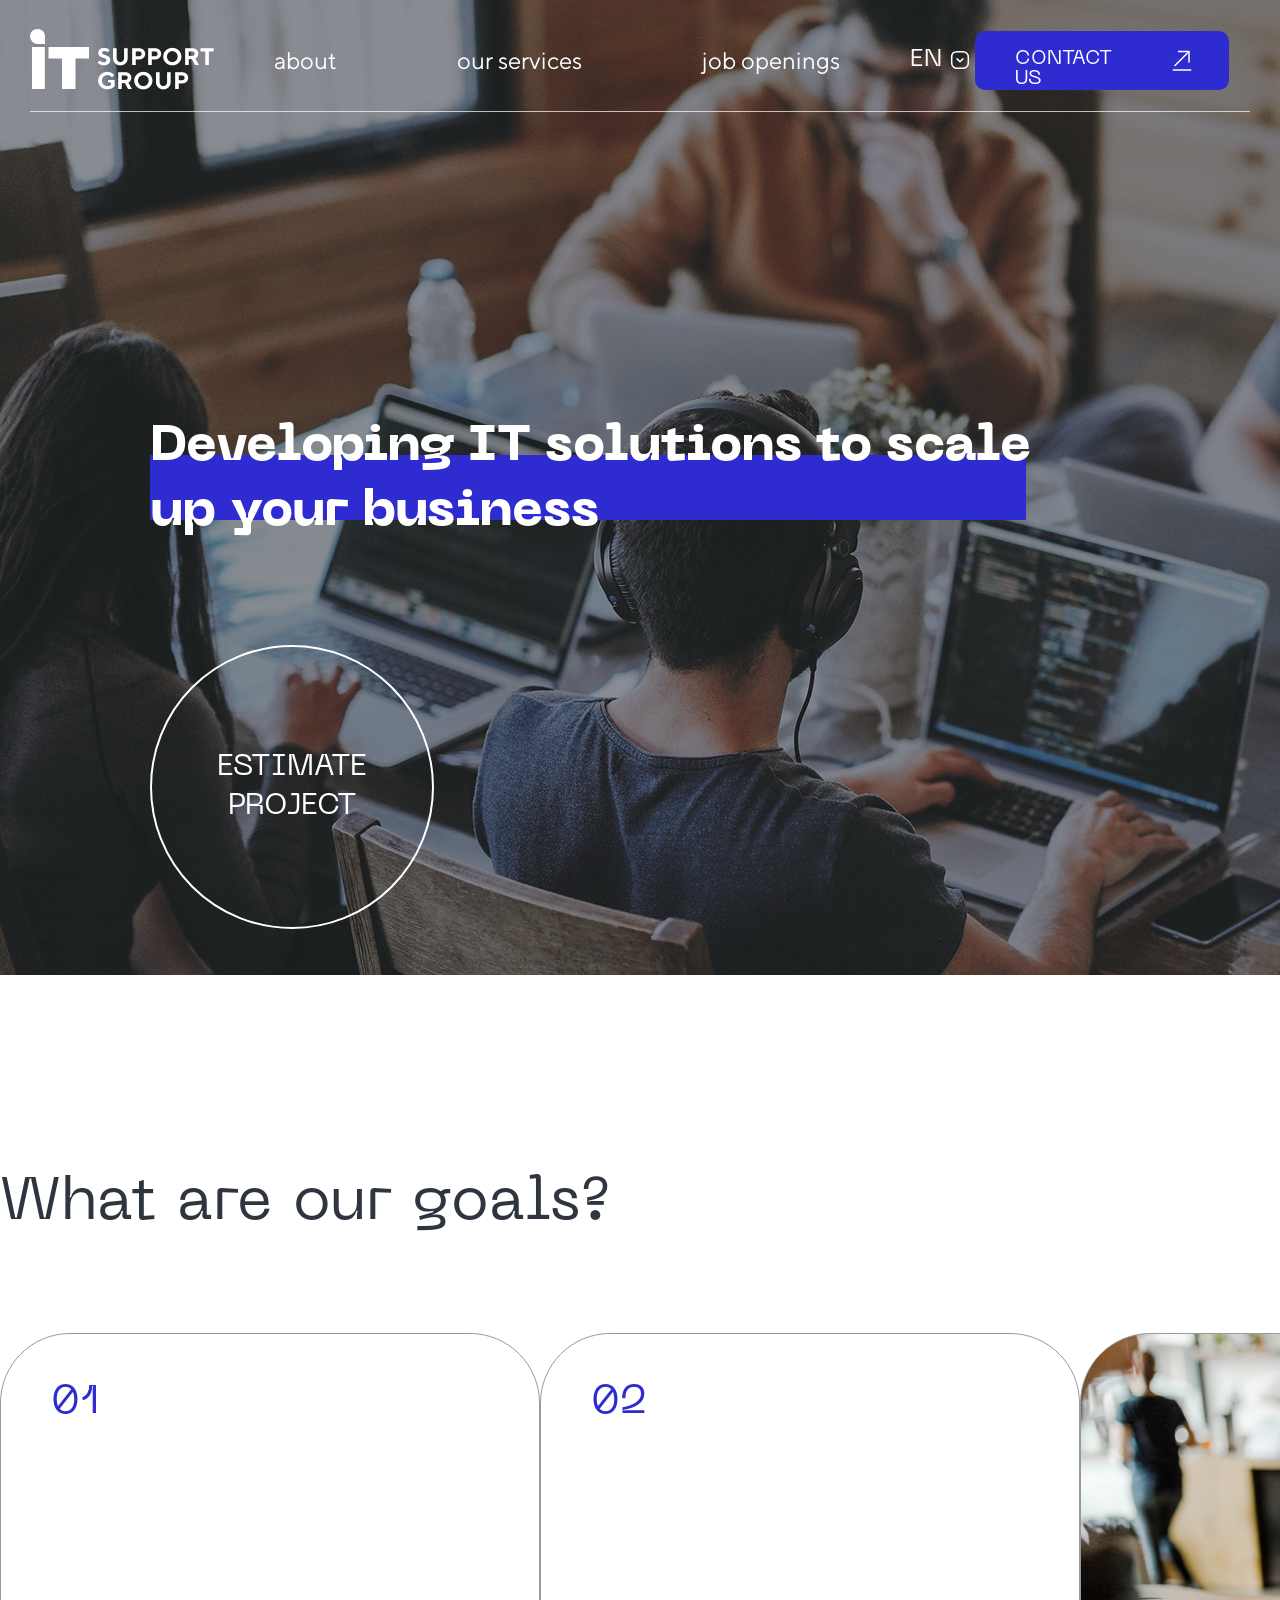
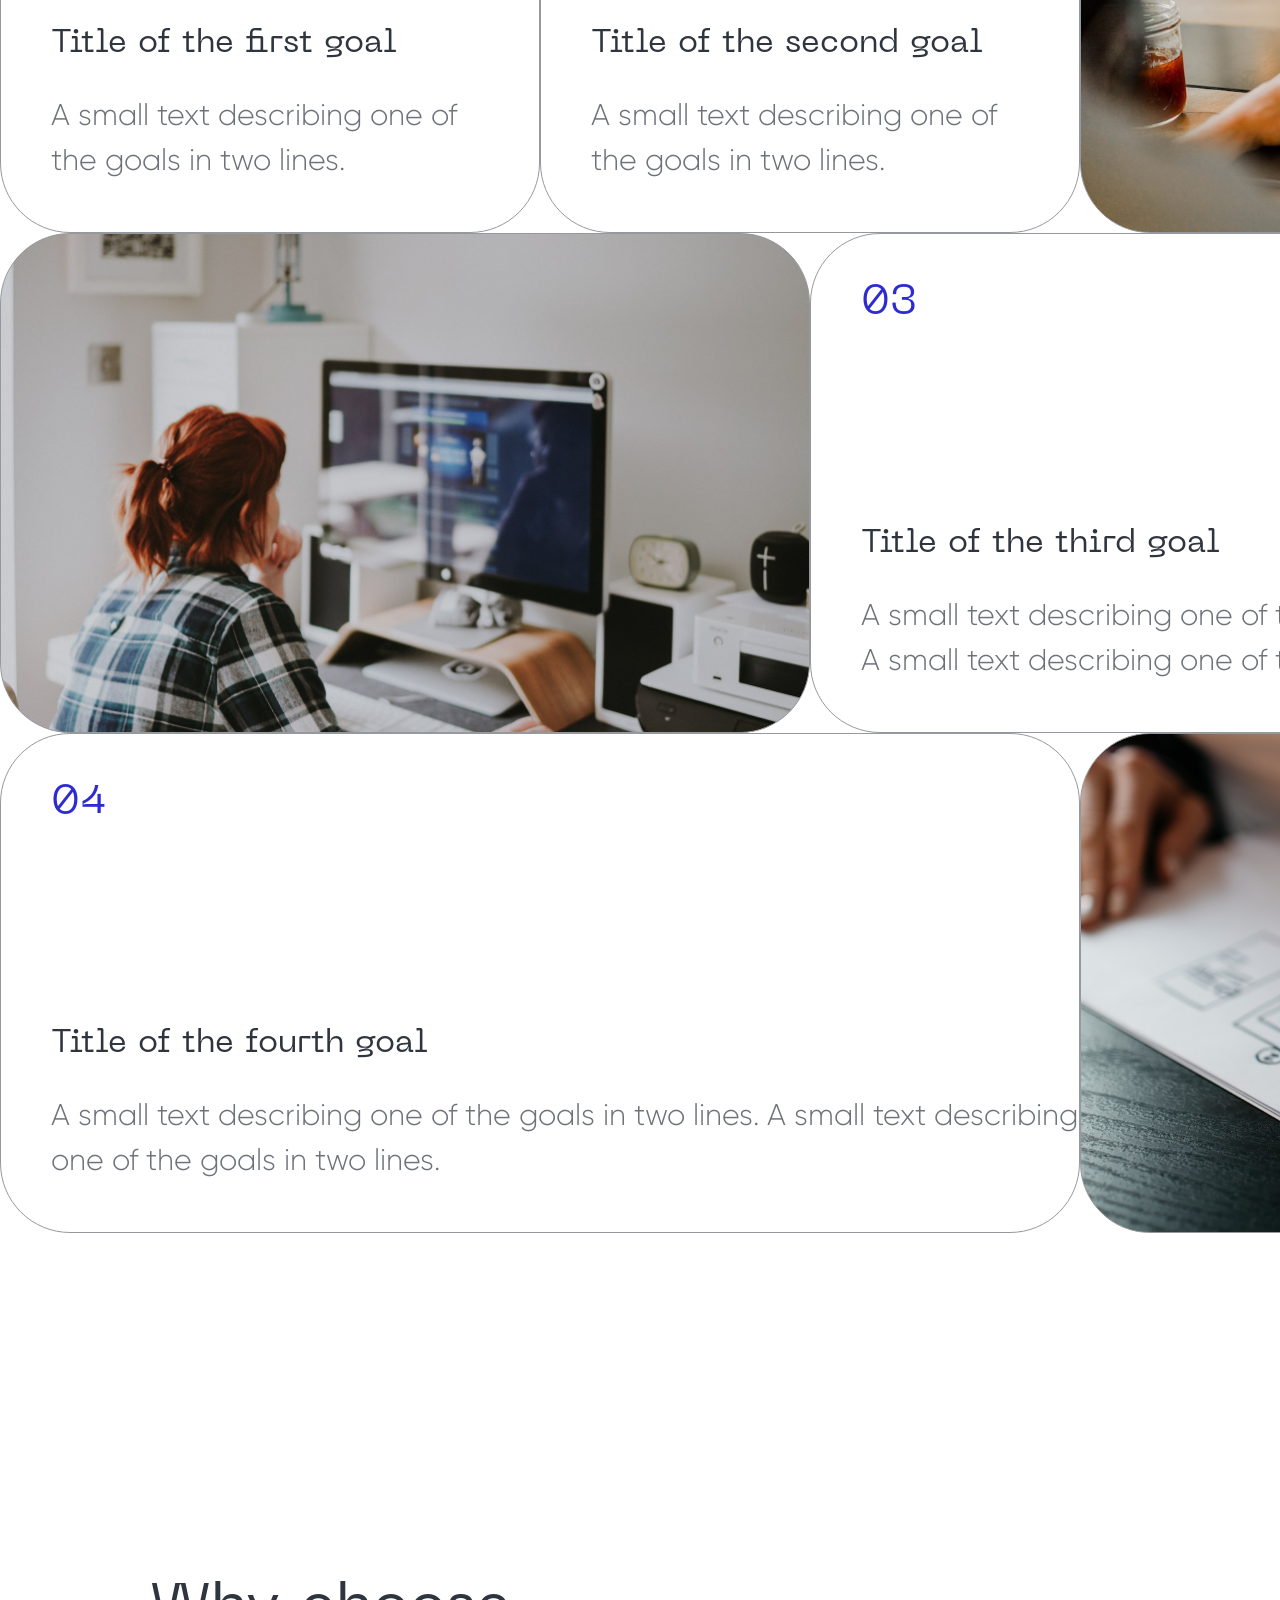
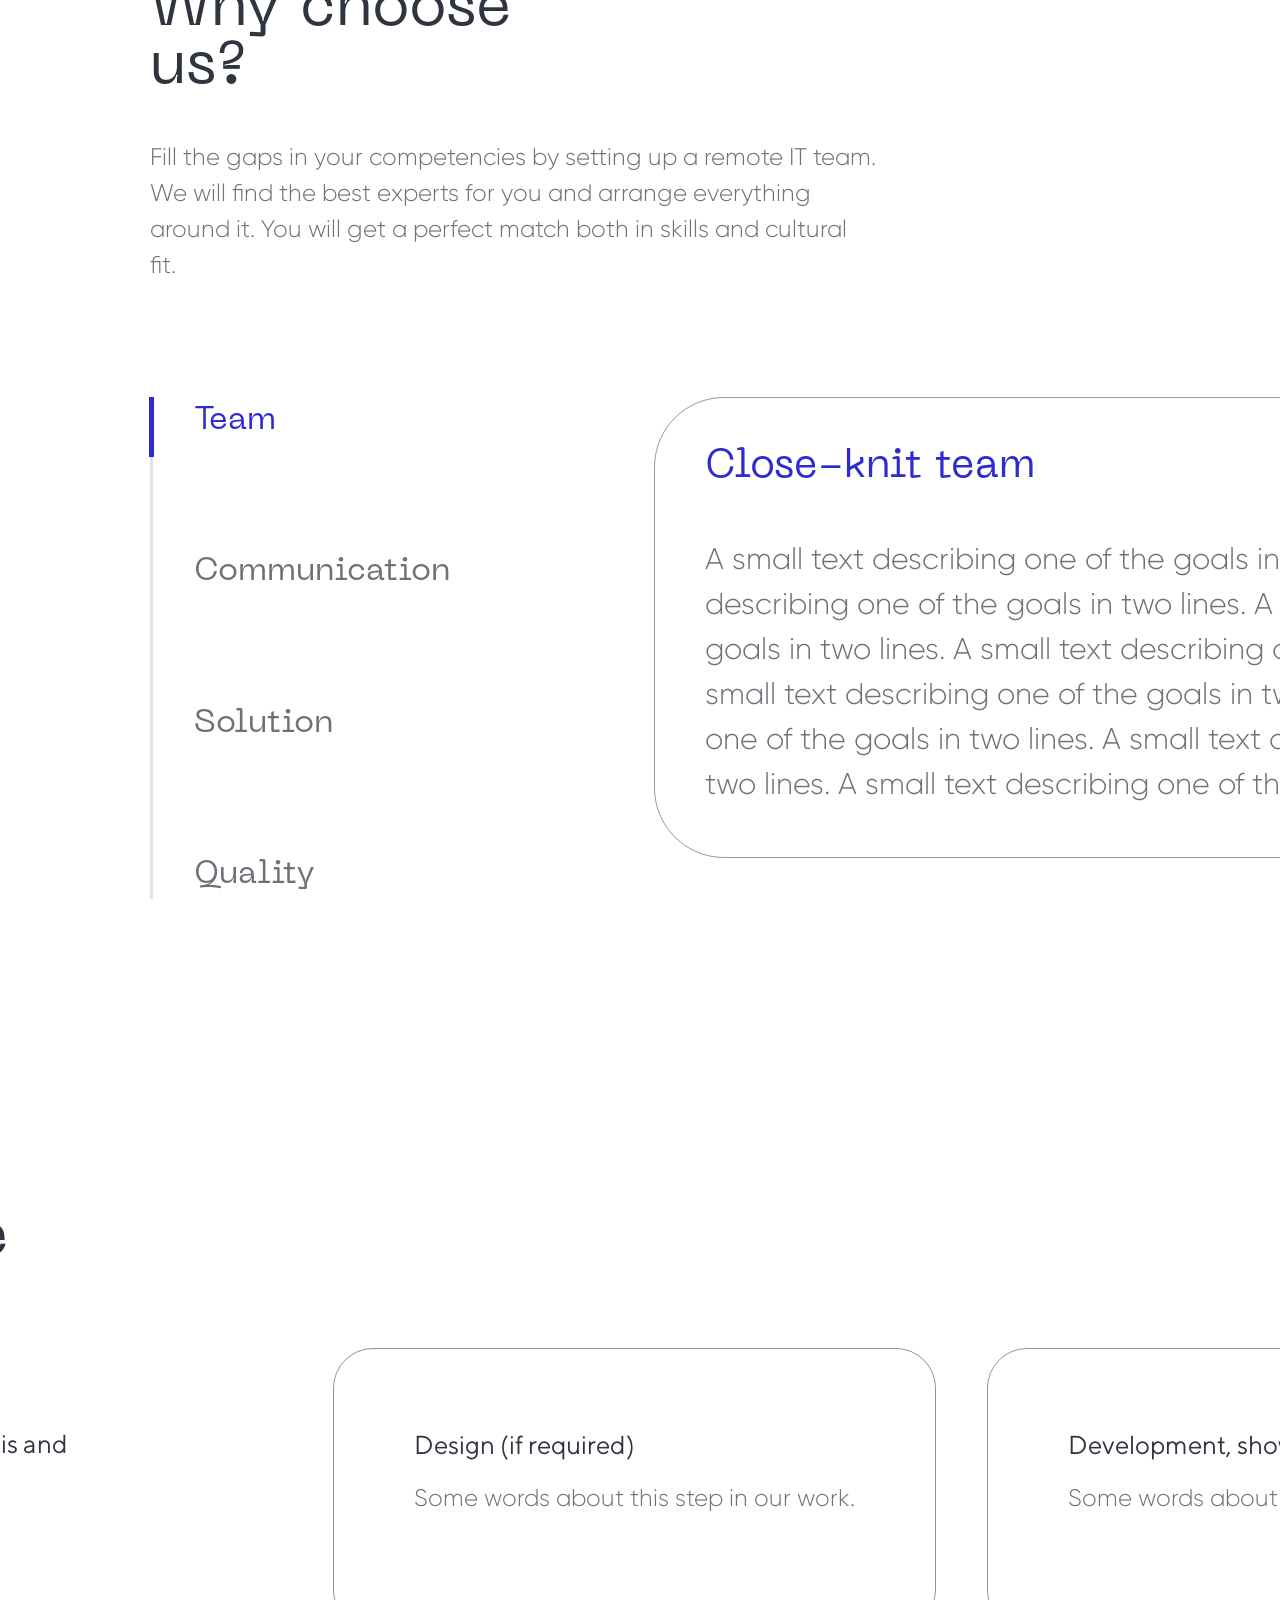
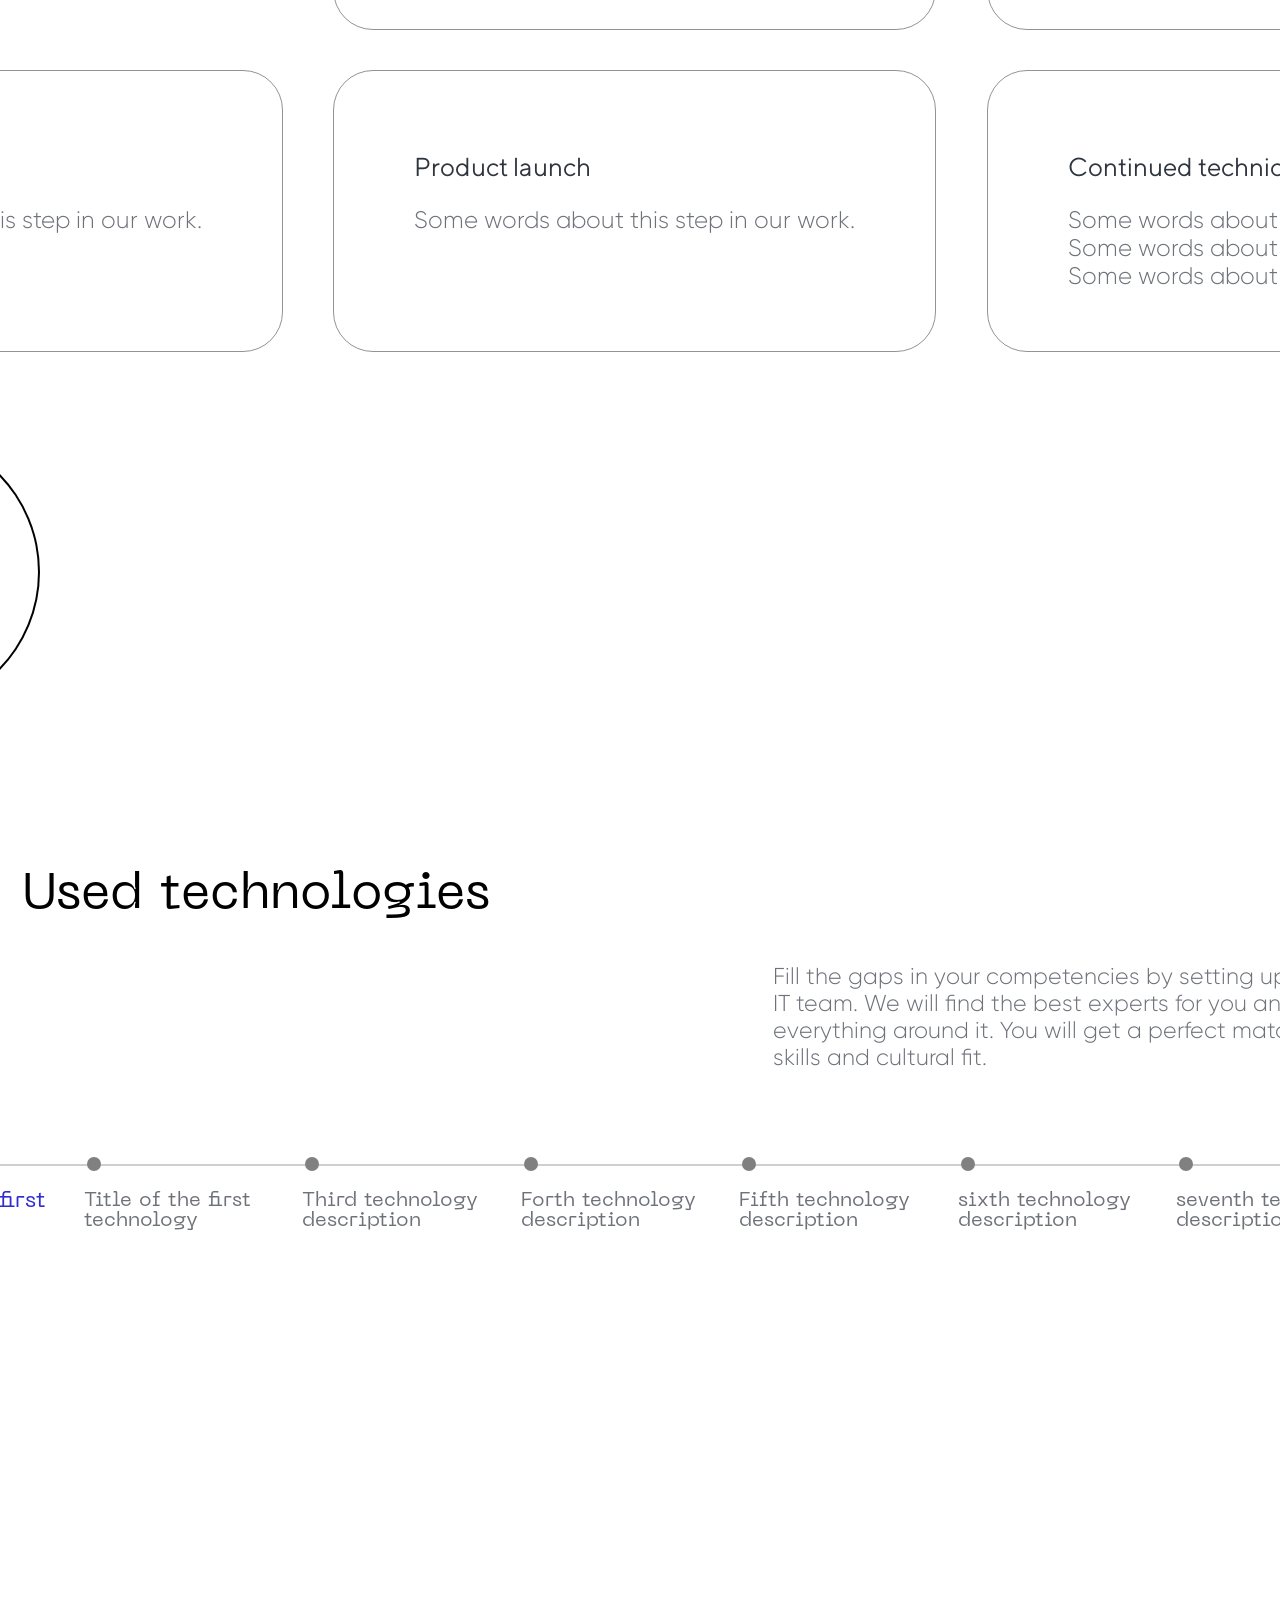
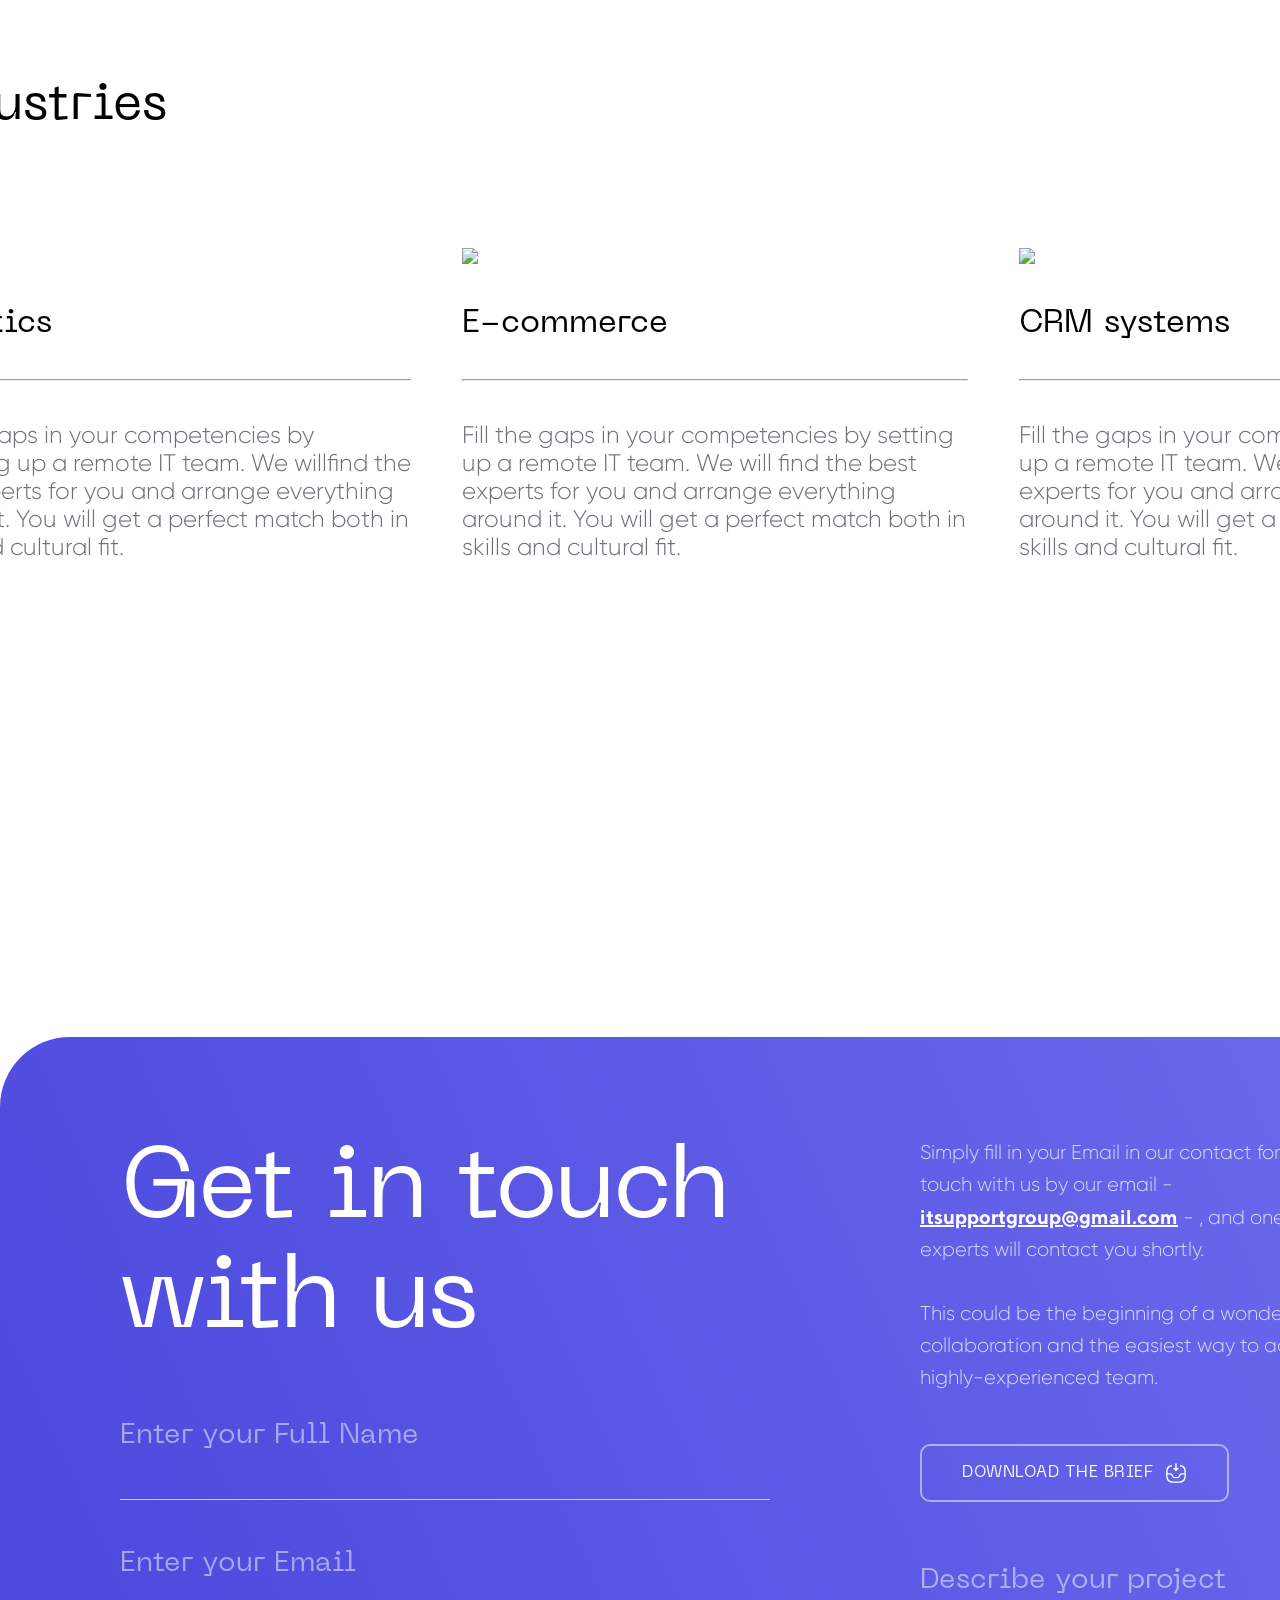
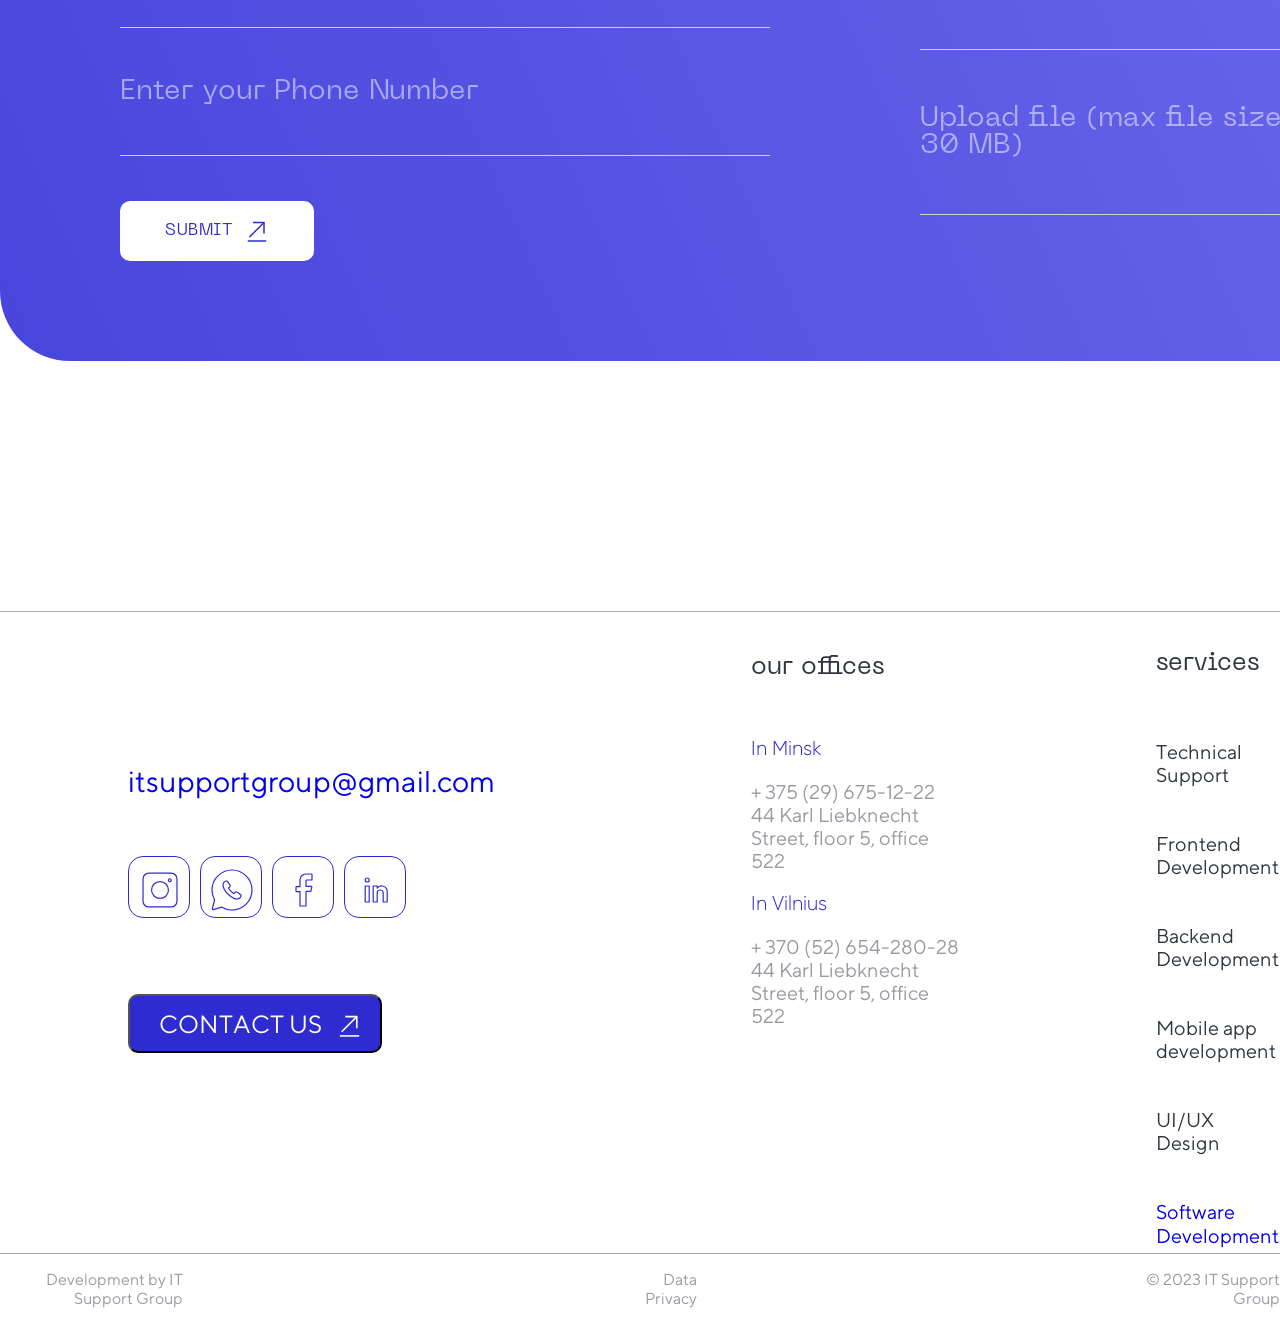
==== commit c4d838f2: "started adding artiom functions by hand" ====
--- a/index.html
+++ b/index.html
@@ -20,6 +20,8 @@
     <link rel="stylesheet" href="CSS/how-we-work.css">
     <link rel="stylesheet" href="CSS/why.css">
     <link rel="stylesheet" href="CSS/styles.css">
+
+  
 </head>
 
 <body>
@@ -128,36 +130,36 @@
 
     <!-- Why choose us? -->
 
-    <div class="why">
-        <div class="why-header">Why choose us?</div>
+        <div class="why">
+        <div class="why-header" > Why choose us?</div>
         <div class="why-text">Fill the gaps in your competencies by setting up a remote IT team. We will find the best
             experts for you and arrange everything around it. You will get a perfect match both in skills and cultural
             fit.</div>
-        <div class="why-section">
-            <div class="side-bar">
-                <div class="slider">
-                    <div class="inactive-line"></div>
-                    <div class="active-slider"></div>
-                </div>
-
-                <div class="slider-menu">
-                    <div class="active">Team</div>
-                    <div class="inactive">Communication</div>
-                    <div class="inactive">Solution</div>
-                    <div class="inactive">Quality</div>
-                </div>
-            </div>
-
-            <div class="slider-text-block">
-                <div class="slider-block-header">Close-knit team</div>
-                <div class="slider-block-text">A small text describing one of the goals in two lines. A small text
-                    describing one of the goals in two lines. A small text describing one of the goals in two lines. A small
-                    text describing one of the goals in two lines. A small text describing one of the goals in two lines. A
-                    small text describing one of the goals in two lines. A small text describing one of the goals in two
-                    lines. A small text describing one of the goals in two lines.</div>
-            </div>
-        </div>
-    </div>
+        <div class="side-bar">
+            <div class="slider" id="slider">
+                <div class="inactive-line"></div>
+                <div class="active-slider"></div>
+            </div>
+
+            <div class="slider-menu" id="why-menu">
+                <div class="word active">Team</div>
+                <div class="word">Communication</div>
+                <div class="word">Solution</div>
+                <div class="word">Quality</div>
+            </div>
+        </div>
+
+        <div class="slider-text-block">
+            <div class="slider-block-header" id="title">Close-knit team</div>
+            <div class="slider-block-text">A small text describing one of the goals in two lines. A small text
+                describing one of the goals in two lines. A small text describing one of the goals in two lines. A small
+                text describing one of the goals in two lines. A small text describing one of the goals in two lines. A
+                small text describing one of the goals in two lines. A small text describing one of the goals in two
+                lines. A small text describing one of the goals in two lines.</div>
+        </div>
+    </div>
+
+    <!-- how we work-->
 
     <div class="how">
         <div class="container">
@@ -208,61 +210,73 @@
         </div>
     </div>
 
-
-    <div class="technologies">
+    <!-- used technologies -->
+
+
+    <div>
         <h1 class="technologies_name">Used technologies</h1>
         <div class="technologies_text">Fill the gaps in your competencies by setting up a remote IT team. We will find
             the best experts for you and arrange everything around it. You will get a perfect match both in skills and
             cultural fit.</div>
 
-        <div class="timeline">
+        <div class="timeline" id="timeline">
             <div class="line-tech"></div>
 
-            <div class="step active">
-                <div class="point"></div>
-                <div class="text">Title of the first technology
-                    <div class="js-box">
-                        <div class="js-img"><img src="IMG/java-script.svg" alt="javascript"></div>
-                    </div>
-                </div>
-            </div>
-
-            <div class="step">
-                <div class="point"></div>
-                <div class="text1">Second technology description</div>
-            </div>
-
-            <div class="step">
-                <div class="point"></div>
-                <div class="text1">Third technology description</div>
-            </div>
-
-            <div class="step">
-                <div class="point"></div>
-                <div class="text1">Forth technology description</div>
-            </div>
-
-            <div class="step">
-                <div class="point"></div>
-                <div class="text1">Fifth technology description</div>
-            </div>
-
-            <div class="step">
-                <div class="point"></div>
-                <div class="text1">sixth technology description</div>
-            </div>
-
-            <div class="step">
-                <div class="point"></div>
-                <div class="text1">seventh technology description</div>
-            </div>
-
-            <div class="step">
-                <div class="point"></div>
-                <div class="text1">eighth technology description</div>
-            </div>
-        </div>
-    </div>
+            <div class="step act">
+                
+                    <div class="point"></div>
+                <div class="text">Title of the first technology</div>
+            
+                <img src="IMG/Icon_1.svg" alt="js" class="tech-foto">
+                
+            </div>
+
+            <div class="step">
+                  
+                    <div class="point"></div>
+                <div class="text">Title of the first technology</div>
+            
+                
+    
+            </div>
+
+            <div class="step">
+                    <div class="point"></div>
+                    <div class="text">Third technology description</div>
+            </div>
+
+            <div class="step">
+          
+                    <div class="point"></div>
+                <div class="text">Forth technology description</div>
+            </div>
+
+            <div class="step">
+                    <div class="point">
+                </div>
+                <div class="text">Fifth technology description</div>
+            </div>
+
+            <div class="step">
+                
+                    <div class="point"></div>
+                <div class="text">sixth technology description</div>
+            </div>
+
+            <div class="step">
+               
+                    <div class="point"></div>
+                <div class="text">seventh technology description</div>
+            </div>
+
+            <div class="step">
+                    <div class="point"></div>
+                <div class="text">eighth technology description</div>
+            </div>
+        </div>
+    </div>
+
+    <!-- industries -->
 
     <div class="industries-full">
         <h1 class="nameindus">Industries</h1>
@@ -446,5 +460,7 @@
     </div>
 
 </body>
+  <script src="JS/chooseUs.js"></script>
+<script src="JS/usedTechnologies.js"></script>
 
 </html>
--- a/CSS/why.css
+++ b/CSS/why.css
@@ -1,46 +1,47 @@
 .why {
     height: 919px;
+    width: 100%;
     max-width: 1920px;
-    width: 90%;
     margin-top: 400px;
     position: relative;
 }
 
 .why-header {
     height: 58px;
-    width: 100%;
+    width: 478px;
     color: #2F353F;
     font-family: "Neue Machina";
     font-size: 60px;
     font-style: normal;
     font-weight: 400;
     line-height: normal;
+    position: absolute;
+    left: 150px;
 }
 
 .why-text {
     height: 108px;
-    width: 65%;
+    width: 726px;
     color: rgba(47, 53, 63, 0.70);
     font-family: Gilroy;
     font-size: 24px;
     font-style: normal;
     font-weight: 400;
     line-height: 150%;
-    margin-top: 100px;
-}
-
-.why-section {
-    display: flex;
-    gap: 100px;
-    margin-top: 100px;
+    position: absolute;
+    left: 150px;
+    top: 158px;
 }
 
 .side-bar {
-    width: 20%;
+    width: 305px;
     height: 502px;
     display: flex;
     align-items: flex-start;
     gap: 40px;
+    position: absolute;
+    left: 149px;
+    top: 416px;
 }
 
 .slider {
@@ -81,21 +82,20 @@
     line-height: 150%;
 }
 
-.active {
-    color: #2E2BD0;
-}
+
 
 .inactive {
     color: rgba(47, 53, 63, 0.30);
 }
 
 .slider-text-block {
-    width: 60%;
+    width: 1116px;
     height: 459px;
+    position: absolute;
+    left: 654px;
+    top: 416px;
     border-radius: 70px;
     border: 1px solid rgba(47, 53, 63, 0.50);
-    margin-left: 10%;
-    margin-top: 5%;
 }
 
 .slider-block-header {
@@ -105,8 +105,7 @@
     font-style: normal;
     font-weight: 400;
     line-height: normal;
-    height: 10%;
-    width: 30%;
+    height: 39px;
     position: relative;
     left: 50px;
     top: 50px;
@@ -119,140 +118,18 @@
     font-style: normal;
     font-weight: 400;
     line-height: 150%;
-    height: 80%;
-    width: 90%;
+    height: 270px;
+    width: 1016px;
     position: relative;
     left: 50px;
     top: 100px;
 }
-
-@media (max-width: 1080px) {
-    .why {
-        height: 1600px;
-        max-width: 1080px;
-        width: 90%;
-        margin-top: 400px;
-        position: relative;
-        align-items: center;
-        display: flex;
-        flex-direction: column;
-    }
-
-    .why-header {
-        height: auto;
-        width: 100%;
-        color: #2F353F;
-        font-family: "Neue Machina";
-        font-size: 40px;
-        font-style: normal;
-        font-weight: 400;
-        line-height: normal;
-    }
-
-    .why-text {
-        height: auto;
-        width: 100%;
-        color: rgba(47, 53, 63, 0.70);
-        font-family: Gilroy;
-        font-size: 24px;
-        font-style: normal;
-        font-weight: 400;
-        line-height: 150%;
-        margin-top: 100px;
-    }
-
-    .why-section {
-        width: 100%;
-        display: flex;
-        flex-direction: column;
-        gap: 100px;
-        margin-top: 100px;
-    }
-
-    .side-bar {
-        width: 100%;
-        height: 92px;
-        display: flex;
-        flex-direction: column;
-        gap: 40px;
-        margin: 0;
-    }
-
-    .slider {
-        position: relative;
-        height: 5px;
-        width: 100%;
-    }
-
-    .inactive-line {
-        height: 3px;
-        width: 100%;
-        background: rgba(47, 53, 63, 0.14);
-        margin-left: 1px;
-        border: none;
-    }
-
-    .active-slider {
-        height: 5px;
-        width: 12.5%;
-        background: #2E2BD0;
-        border: none;
-        position: absolute;
-        top: 0;
-        left: 0;
-    }
-
-    .slider-menu {
-        display: flex;
-        flex-direction: row;
-        justify-content: space-between;
-        width: 100%;
-    }
-
-    .slider-menu div {
-        font-family: "Neue Machina";
-        font-size: 16px;
-        font-weight: 400;
-        line-height: 150%;
-        min-width: 5%;
-        max-width: 50%;
-    }
-
-    .active {
-        color: #2E2BD0;
-    }
-
-    .inactive {
-        color: rgba(47, 53, 63, 0.30);
-    }
-
-    .slider-text-block {
-        width: 100%;
-        height: auto;
-        border-radius: 70px;
-        border: 1px solid rgba(47, 53, 63, 0.50);
-        margin: 0;
-    }
-
-    .slider-block-header {
-        color: var(--main-blue, #2E2BD0);
-        font-family: "Neue Machina";
-        font-size: 40px;
-        font-style: normal;
-        font-weight: 400;
-        line-height: normal;
-        width: 80%;
-    }
-
-    .slider-block-text {
-        color: rgba(47, 53, 63, 0.70);
-        font-family: Gilroy;
-        font-size: 20px;
-        font-style: normal;
-        font-weight: 400;
-        line-height: 150%;
-        width: 90%;
-        margin-top: 20px;
-        padding-bottom: 100px;
-    }
+.word{
+    border: none;
+    background: none;
+    font-size: 32px;
+     color: rgba(47, 53, 63, 0.70);
+}
+.active,.word:active{
+    color: #2E2BD0;
 }
--- a/CSS/form.css
+++ b/CSS/form.css
@@ -17,22 +17,7 @@
   font-size: 23px;
 }
 
-.js-box {
-  width: 120px;
-  height: 120px;
-  border-radius: 20px;
-  border: 3px solid var(--main-blue, #2E2BD0);
-  text-align: center;
-  vertical-align: center;
-  margin-top: 50px;
-}
 
-.js-img {
-  width: 90px;
-  height: 90px;
-  margin-top: 15px;
-  margin-left: 15px;
-}
 
 .timeline {
   position: relative;
@@ -57,7 +42,6 @@
 .step {
   position: relative;
   z-index: 2;
-
   display: flex;
   flex-direction: column;
   align-items: center;
@@ -71,114 +55,55 @@
   background: gray;
   margin-bottom: 20px;
 }
+.step:hover .point {
+  background: blue;
+  box-shadow: 0 0 0 6px rgba(0, 0, 255, 0.2);
+  transition: all 0.5s ease;
 
-.active .point {
+}
+.step:hover .text{
+  color: var(--main-blue, #2E2BD0);
+  font-size: 22px;
+  transition: all 0.5s ease;
+}
+.act .point {
   background: blue;
   box-shadow: 0 0 0 6px rgba(0, 0, 255, 0.2);
 }
 
-.active .text1 {
-  color: blue;
+.act .text{
+  color: var(--main-blue, #2E2BD0);
+  font-size: 22px;
 }
-
 .text {
-  margin-left: 200px;
+  padding-left: 200px;
   font-size: 20px;
   font-family: 'Neue Machina';
   width: 220px;
   height: 68px;
+ color: rgba(47, 53, 63, 0.70);
 }
 
 .text1 {
-  margin-left: 150px;
+  padding-left: 150px;
   font-size: 16px;
   font-family: 'Neue Machina';
   width: 162px;
   height: 46px;
   color: rgba(47, 53, 63, 0.70);
 }
-
-@media (max-width: 1080px) {
-
-  .technologies {
-    max-width: 1080px;
-    text-align: left;
-  }
-
-  .technologies_name {
-    width: 50%;
-    height: auto;
-    margin-left: 10%;
-    margin-top: 0px;
-    font-family: 'Neue Machina';
-    font-weight: 100;
-    font-size: 50px;
-  }
-
-  .technologies_text {
-    width: 50%;
-    height: auto;
-    margin-left: 10%;
-    font-family: 'Gilroy';
-    color: rgba(47, 53, 63, 0.70);
-    font-size: 23px;
-  }
-
-
-
-  .timeline {
-    position: relative;
-    display: flex;
-    flex-direction: column;
-    justify-content: space-between;
-    align-items: flex-start;
-    width: 80%;
-    max-width: 1080px;
-  }
-
-  .line-tech {
-    position: absolute;
-    top: 7px;
-    left: 2px;
-    height: 718px;
-    width: 2px;
-    background-color: #cfcfcf;
-  }
-
-  .step {
-    position: relative;
-    z-index: 2;
-
+.tech-foto {
+  width: 70px;
+  height: 70px;
+  margin-top: 20px;
+}
+.step-button {
     display: flex;
     flex-direction: column;
     align-items: center;
-    width: 5px;
-  }
-
-  .point {
-    width: 14px;
-    height: 14px;
-    border-radius: 50%;
-    background: gray;
-    margin-bottom: 20px;
-  }
-
-  .text {
-    margin-left: 300px;
-    transform: translateY(-50px);
-    font-size: 20px;
-    font-family: 'Neue Machina';
-    width: 220px;
-    height: auto;
-  }
-
-  .text1 {
-    margin-left: 250px;
-    transform: translateY(-50px);
-    font-size: 16px;
-    font-family: 'Neue Machina';
-    width: 162px;
-    height: auto;
-    color: rgba(47, 53, 63, 0.70);
-  }
+    background: none;
+    border: none;
+    cursor: pointer;
+    width: 15px;
+  
 }
--- a/CSS/why.css
+++ b/CSS/why.css
@@ -1,46 +1,47 @@
 .why {
     height: 919px;
+    width: 100%;
     max-width: 1920px;
-    width: 90%;
     margin-top: 400px;
     position: relative;
 }
 
 .why-header {
     height: 58px;
-    width: 100%;
+    width: 478px;
     color: #2F353F;
     font-family: "Neue Machina";
     font-size: 60px;
     font-style: normal;
     font-weight: 400;
     line-height: normal;
+    position: absolute;
+    left: 150px;
 }
 
 .why-text {
     height: 108px;
-    width: 65%;
+    width: 726px;
     color: rgba(47, 53, 63, 0.70);
     font-family: Gilroy;
     font-size: 24px;
     font-style: normal;
     font-weight: 400;
     line-height: 150%;
-    margin-top: 100px;
-}
-
-.why-section {
-    display: flex;
-    gap: 100px;
-    margin-top: 100px;
+    position: absolute;
+    left: 150px;
+    top: 158px;
 }
 
 .side-bar {
-    width: 20%;
+    width: 305px;
     height: 502px;
     display: flex;
     align-items: flex-start;
     gap: 40px;
+    position: absolute;
+    left: 149px;
+    top: 416px;
 }
 
 .slider {
@@ -81,21 +82,20 @@
     line-height: 150%;
 }
 
-.active {
-    color: #2E2BD0;
-}
+
 
 .inactive {
     color: rgba(47, 53, 63, 0.30);
 }
 
 .slider-text-block {
-    width: 60%;
+    width: 1116px;
     height: 459px;
+    position: absolute;
+    left: 654px;
+    top: 416px;
     border-radius: 70px;
     border: 1px solid rgba(47, 53, 63, 0.50);
-    margin-left: 10%;
-    margin-top: 5%;
 }
 
 .slider-block-header {
@@ -105,8 +105,7 @@
     font-style: normal;
     font-weight: 400;
     line-height: normal;
-    height: 10%;
-    width: 30%;
+    height: 39px;
     position: relative;
     left: 50px;
     top: 50px;
@@ -119,140 +118,18 @@
     font-style: normal;
     font-weight: 400;
     line-height: 150%;
-    height: 80%;
-    width: 90%;
+    height: 270px;
+    width: 1016px;
     position: relative;
     left: 50px;
     top: 100px;
 }
-
-@media (max-width: 1080px) {
-    .why {
-        height: 1600px;
-        max-width: 1080px;
-        width: 90%;
-        margin-top: 400px;
-        position: relative;
-        align-items: center;
-        display: flex;
-        flex-direction: column;
-    }
-
-    .why-header {
-        height: auto;
-        width: 100%;
-        color: #2F353F;
-        font-family: "Neue Machina";
-        font-size: 40px;
-        font-style: normal;
-        font-weight: 400;
-        line-height: normal;
-    }
-
-    .why-text {
-        height: auto;
-        width: 100%;
-        color: rgba(47, 53, 63, 0.70);
-        font-family: Gilroy;
-        font-size: 24px;
-        font-style: normal;
-        font-weight: 400;
-        line-height: 150%;
-        margin-top: 100px;
-    }
-
-    .why-section {
-        width: 100%;
-        display: flex;
-        flex-direction: column;
-        gap: 100px;
-        margin-top: 100px;
-    }
-
-    .side-bar {
-        width: 100%;
-        height: 92px;
-        display: flex;
-        flex-direction: column;
-        gap: 40px;
-        margin: 0;
-    }
-
-    .slider {
-        position: relative;
-        height: 5px;
-        width: 100%;
-    }
-
-    .inactive-line {
-        height: 3px;
-        width: 100%;
-        background: rgba(47, 53, 63, 0.14);
-        margin-left: 1px;
-        border: none;
-    }
-
-    .active-slider {
-        height: 5px;
-        width: 12.5%;
-        background: #2E2BD0;
-        border: none;
-        position: absolute;
-        top: 0;
-        left: 0;
-    }
-
-    .slider-menu {
-        display: flex;
-        flex-direction: row;
-        justify-content: space-between;
-        width: 100%;
-    }
-
-    .slider-menu div {
-        font-family: "Neue Machina";
-        font-size: 16px;
-        font-weight: 400;
-        line-height: 150%;
-        min-width: 5%;
-        max-width: 50%;
-    }
-
-    .active {
-        color: #2E2BD0;
-    }
-
-    .inactive {
-        color: rgba(47, 53, 63, 0.30);
-    }
-
-    .slider-text-block {
-        width: 100%;
-        height: auto;
-        border-radius: 70px;
-        border: 1px solid rgba(47, 53, 63, 0.50);
-        margin: 0;
-    }
-
-    .slider-block-header {
-        color: var(--main-blue, #2E2BD0);
-        font-family: "Neue Machina";
-        font-size: 40px;
-        font-style: normal;
-        font-weight: 400;
-        line-height: normal;
-        width: 80%;
-    }
-
-    .slider-block-text {
-        color: rgba(47, 53, 63, 0.70);
-        font-family: Gilroy;
-        font-size: 20px;
-        font-style: normal;
-        font-weight: 400;
-        line-height: 150%;
-        width: 90%;
-        margin-top: 20px;
-        padding-bottom: 100px;
-    }
+.word{
+    border: none;
+    background: none;
+    font-size: 32px;
+     color: rgba(47, 53, 63, 0.70);
+}
+.active,.word:active{
+    color: #2E2BD0;
 }
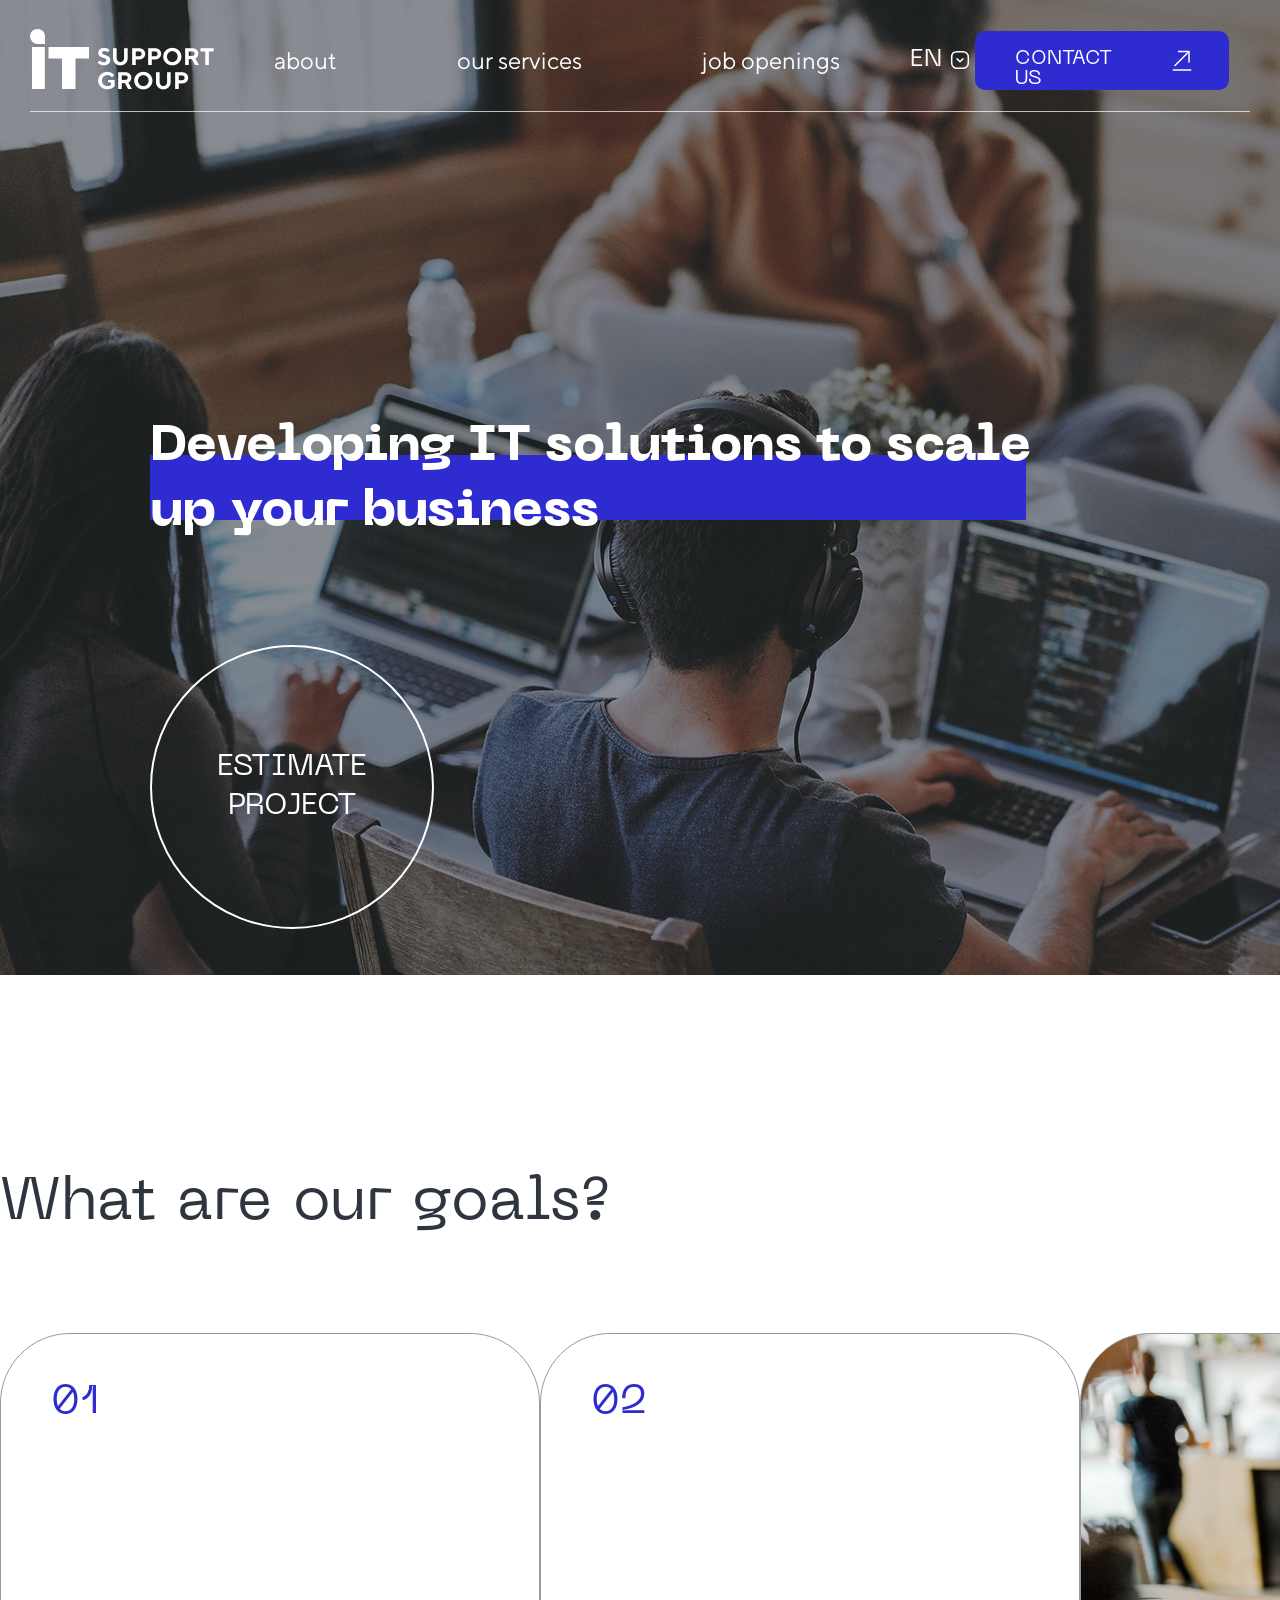
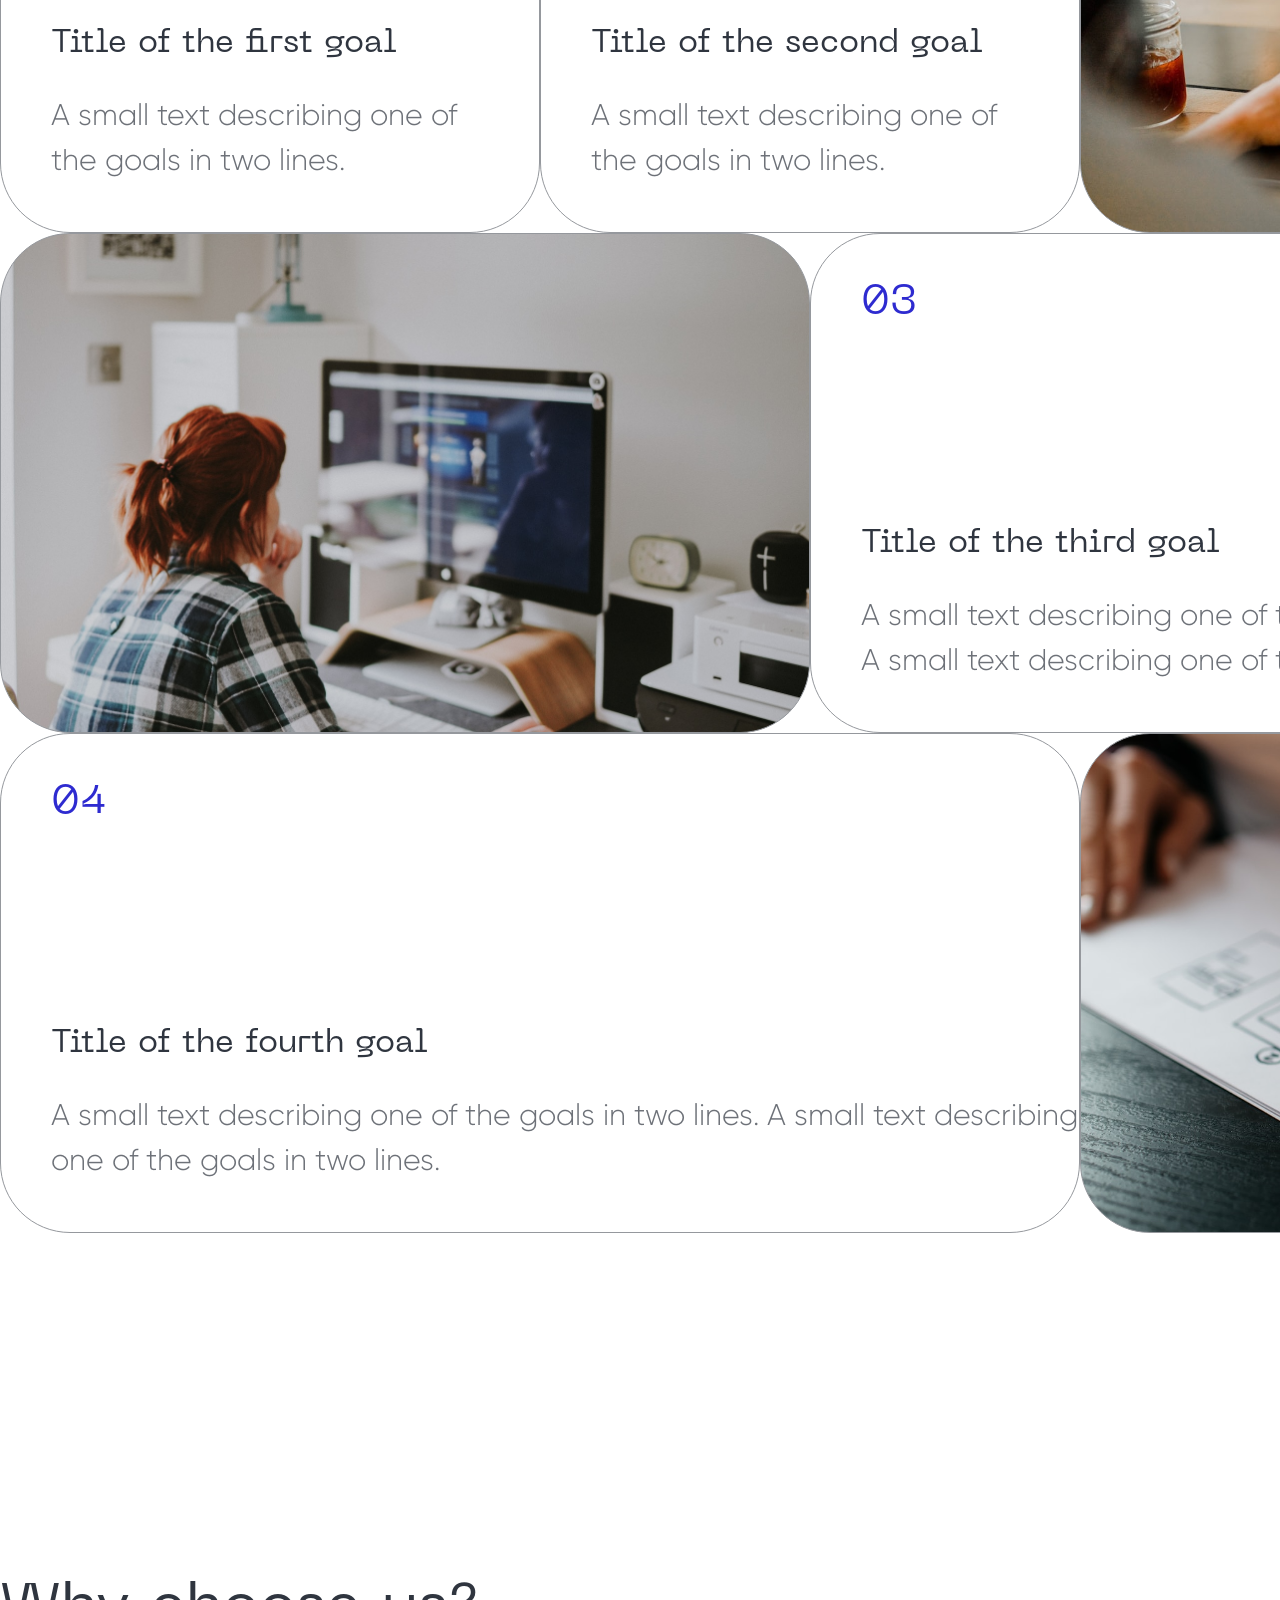
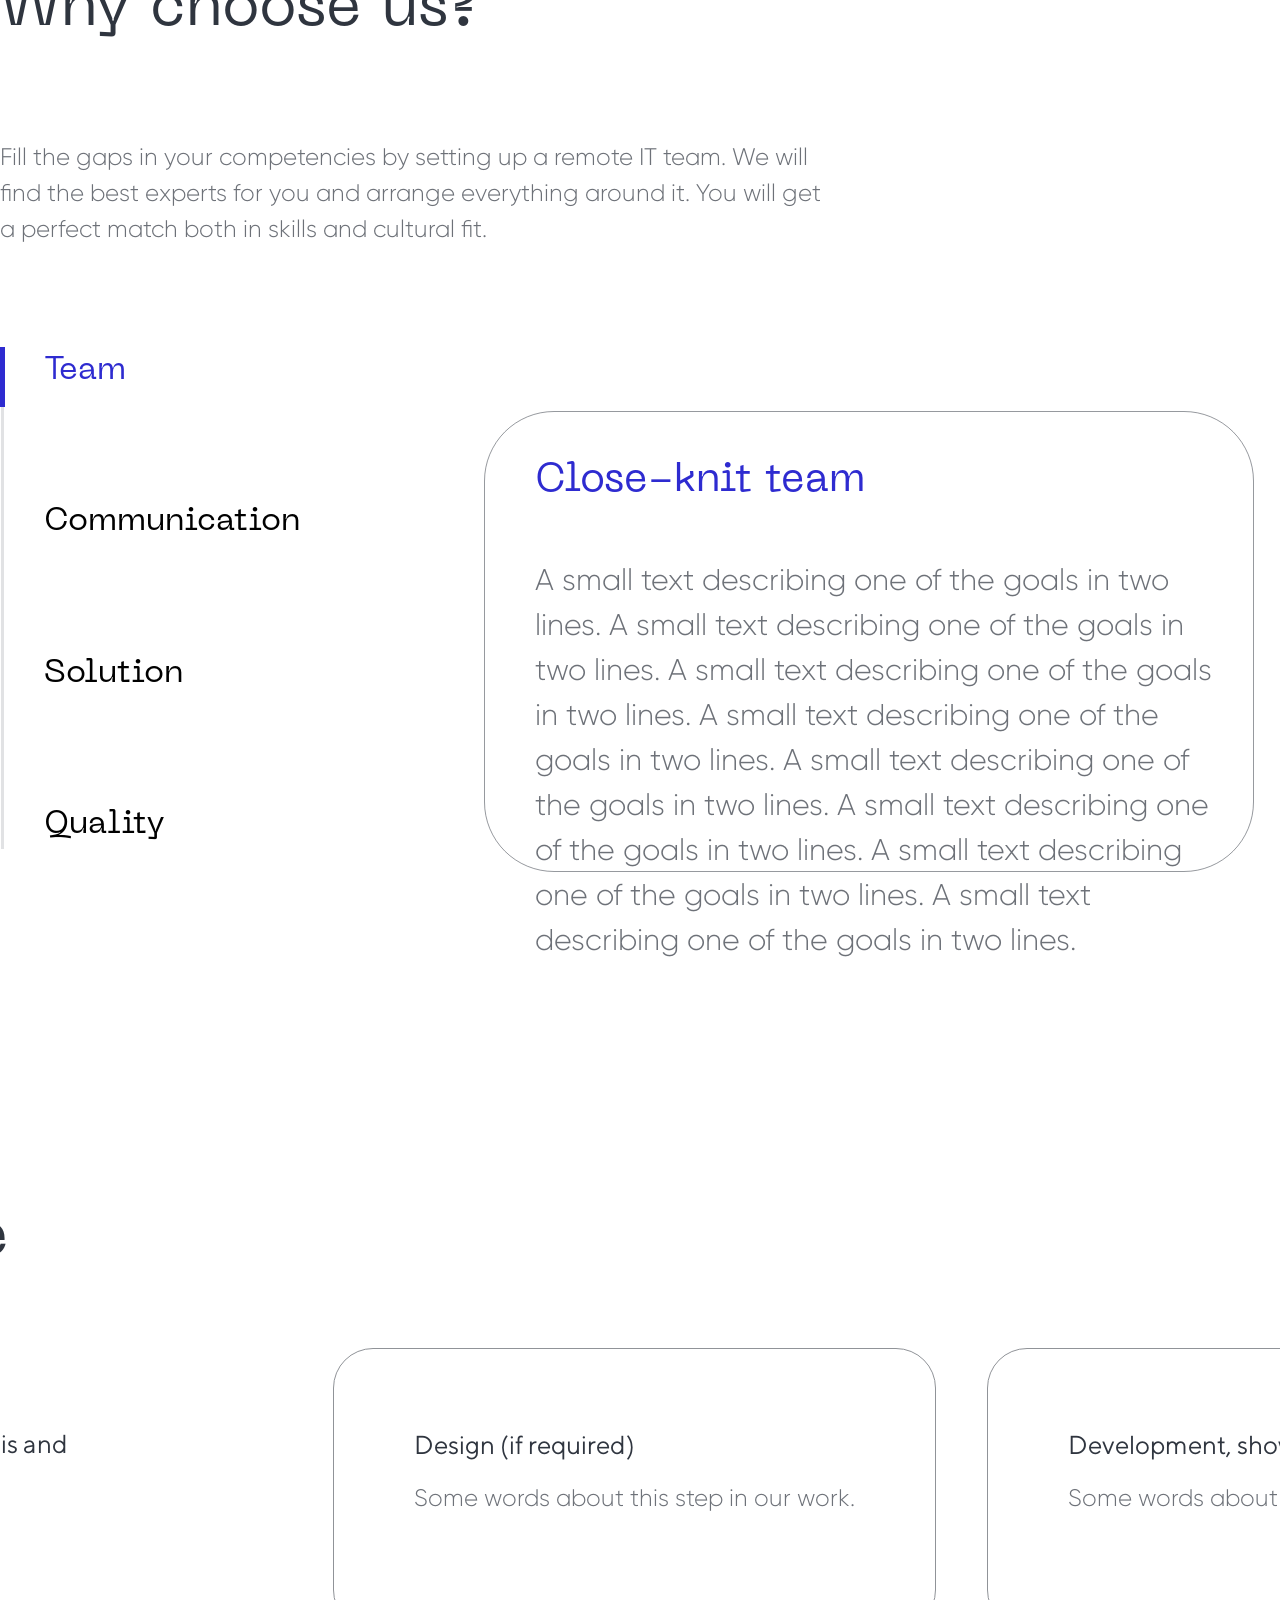
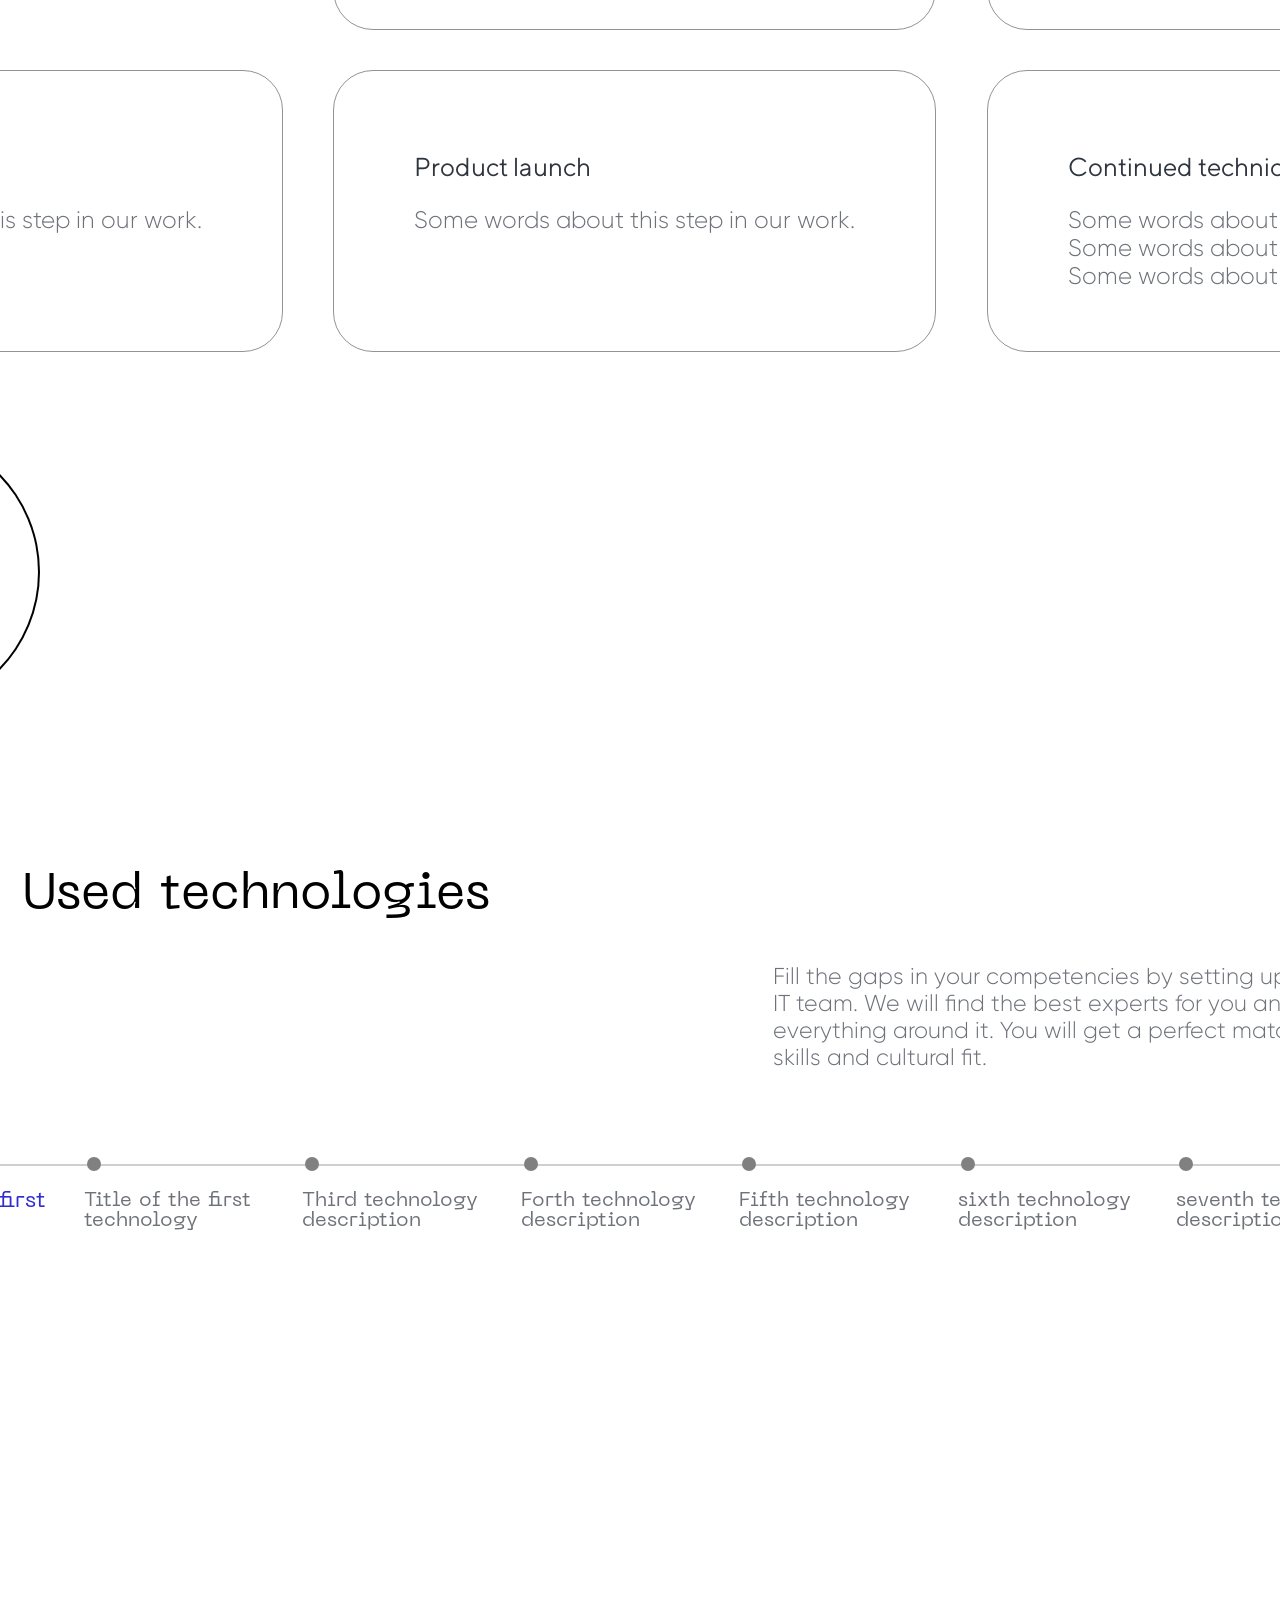
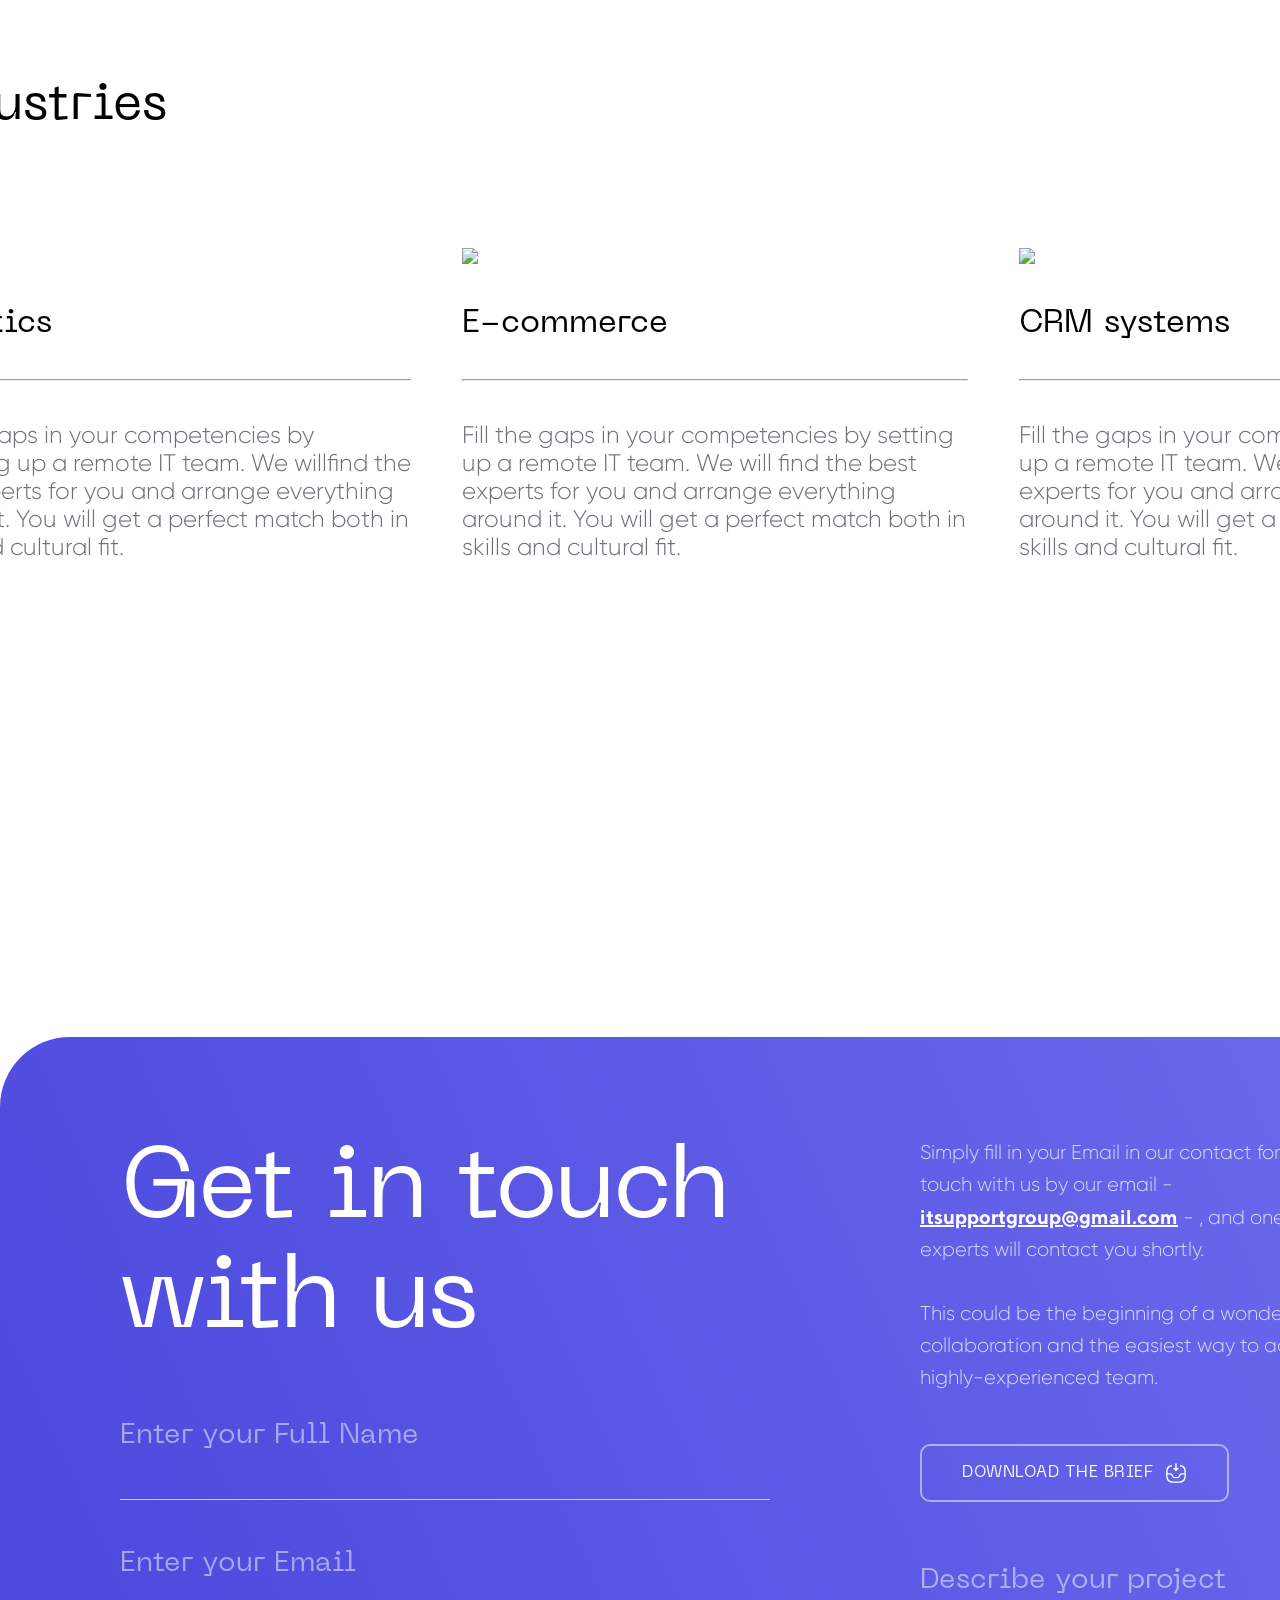
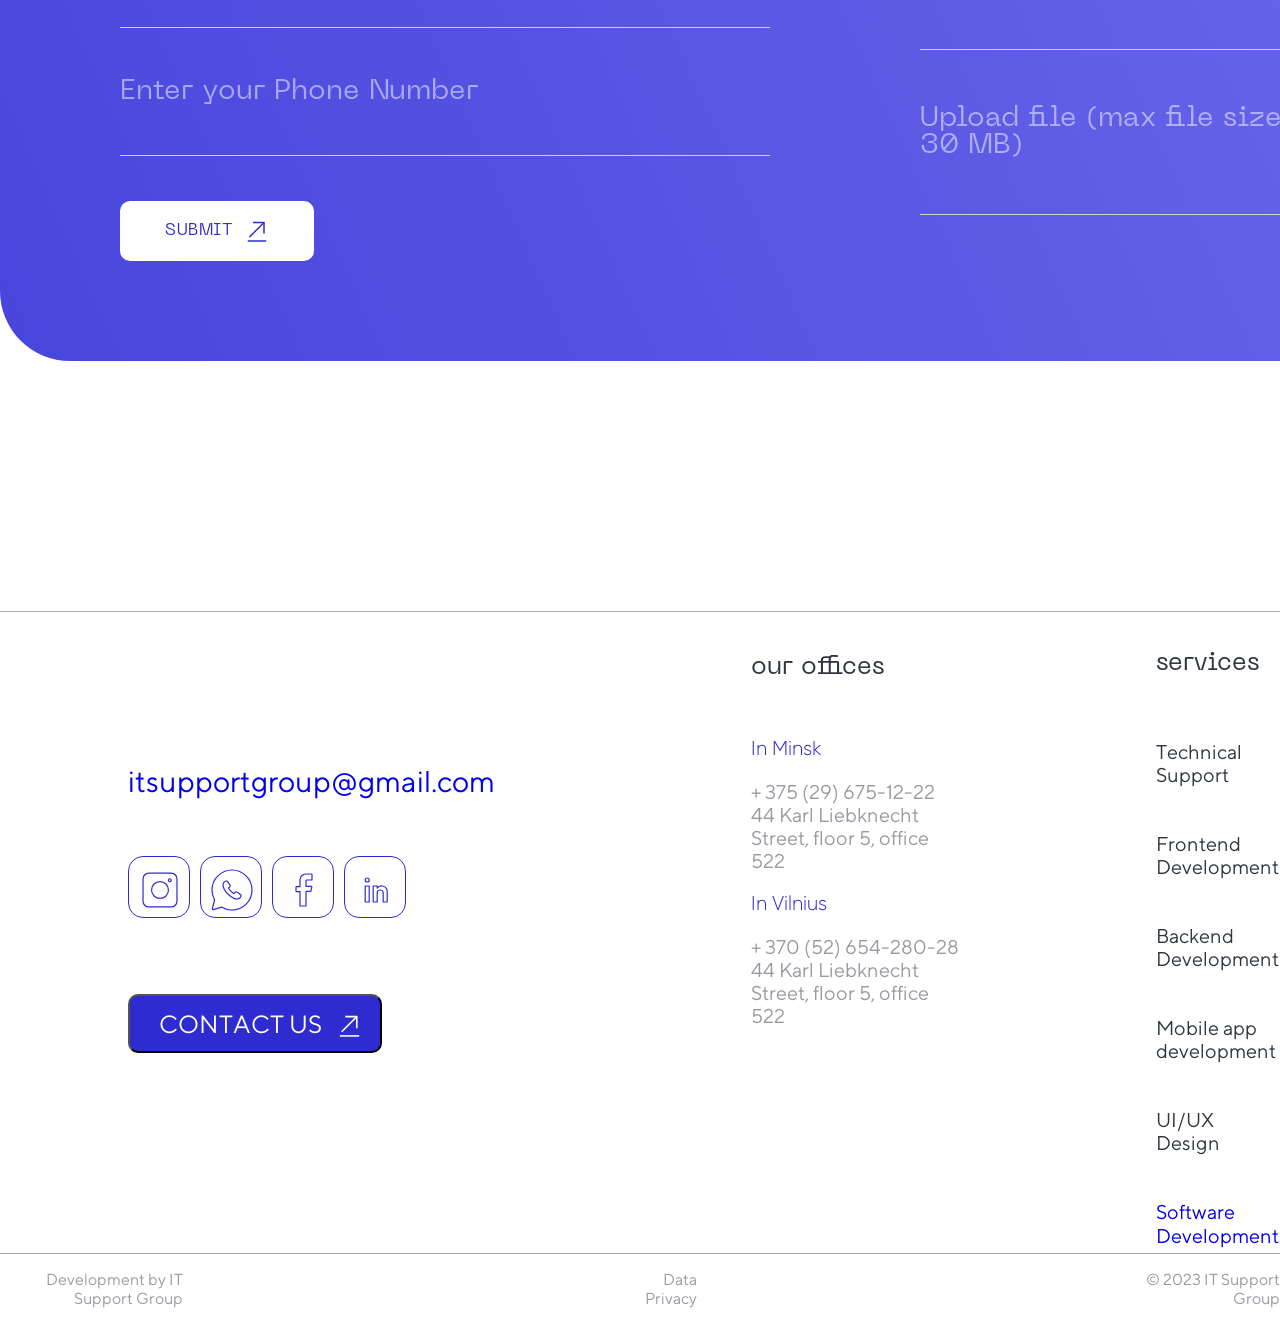
==== commit 66890064: "added rytis mobile, fixed timeline" ====
--- a/index.html
+++ b/index.html
@@ -135,6 +135,7 @@
         <div class="why-text">Fill the gaps in your competencies by setting up a remote IT team. We will find the best
             experts for you and arrange everything around it. You will get a perfect match both in skills and cultural
             fit.</div>
+        <div class="why-section">
         <div class="side-bar">
             <div class="slider" id="slider">
                 <div class="inactive-line"></div>
@@ -142,10 +143,10 @@
             </div>
 
             <div class="slider-menu" id="why-menu">
-                <div class="word active">Team</div>
-                <div class="word">Communication</div>
-                <div class="word">Solution</div>
-                <div class="word">Quality</div>
+                <div class="word active" class="active">Team</div>
+                <div class="word" class="inactive">Communication</div>
+                <div class="word" class="inactive">Solution</div>
+                <div class="word" class="inactive">Quality</div>
             </div>
         </div>
 
@@ -156,6 +157,7 @@
                 text describing one of the goals in two lines. A small text describing one of the goals in two lines. A
                 small text describing one of the goals in two lines. A small text describing one of the goals in two
                 lines. A small text describing one of the goals in two lines.</div>
+        </div>
         </div>
     </div>
 
--- a/CSS/why.css
+++ b/CSS/why.css
@@ -1,47 +1,46 @@
 .why {
     height: 919px;
-    width: 100%;
     max-width: 1920px;
+    width: 90%;
     margin-top: 400px;
     position: relative;
 }
 
 .why-header {
     height: 58px;
-    width: 478px;
+    width: 100%;
     color: #2F353F;
     font-family: "Neue Machina";
     font-size: 60px;
     font-style: normal;
     font-weight: 400;
     line-height: normal;
-    position: absolute;
-    left: 150px;
 }
 
 .why-text {
     height: 108px;
-    width: 726px;
+    width: 65%;
     color: rgba(47, 53, 63, 0.70);
     font-family: Gilroy;
     font-size: 24px;
     font-style: normal;
     font-weight: 400;
     line-height: 150%;
-    position: absolute;
-    left: 150px;
-    top: 158px;
+    margin-top: 100px;
+}
+
+.why-section {
+    display: flex;
+    gap: 100px;
+    margin-top: 100px;
 }
 
 .side-bar {
-    width: 305px;
+    width: 20%;
     height: 502px;
     display: flex;
     align-items: flex-start;
     gap: 40px;
-    position: absolute;
-    left: 149px;
-    top: 416px;
 }
 
 .slider {
@@ -82,20 +81,21 @@
     line-height: 150%;
 }
 
-
+.active {
+    color: #2E2BD0;
+}
 
 .inactive {
     color: rgba(47, 53, 63, 0.30);
 }
 
 .slider-text-block {
-    width: 1116px;
+    width: 60%;
     height: 459px;
-    position: absolute;
-    left: 654px;
-    top: 416px;
     border-radius: 70px;
     border: 1px solid rgba(47, 53, 63, 0.50);
+    margin-left: 10%;
+    margin-top: 5%;
 }
 
 .slider-block-header {
@@ -105,7 +105,8 @@
     font-style: normal;
     font-weight: 400;
     line-height: normal;
-    height: 39px;
+    height: 10%;
+
     position: relative;
     left: 50px;
     top: 50px;
@@ -118,18 +119,140 @@
     font-style: normal;
     font-weight: 400;
     line-height: 150%;
-    height: 270px;
-    width: 1016px;
+    height: 80%;
+    width: 90%;
     position: relative;
     left: 50px;
     top: 100px;
 }
-.word{
-    border: none;
-    background: none;
-    font-size: 32px;
-     color: rgba(47, 53, 63, 0.70);
-}
-.active,.word:active{
-    color: #2E2BD0;
+
+@media (max-width: 1080px) {
+    .why {
+        height: 1600px;
+        max-width: 1080px;
+        width: 90%;
+        margin-top: 400px;
+        position: relative;
+        align-items: center;
+        display: flex;
+        flex-direction: column;
+    }
+
+    .why-header {
+        height: auto;
+        width: 100%;
+        color: #2F353F;
+        font-family: "Neue Machina";
+        font-size: 40px;
+        font-style: normal;
+        font-weight: 400;
+        line-height: normal;
+    }
+
+    .why-text {
+        height: auto;
+        width: 100%;
+        color: rgba(47, 53, 63, 0.70);
+        font-family: Gilroy;
+        font-size: 24px;
+        font-style: normal;
+        font-weight: 400;
+        line-height: 150%;
+        margin-top: 100px;
+    }
+
+    .why-section {
+        width: 100%;
+        display: flex;
+        flex-direction: column;
+        gap: 100px;
+        margin-top: 100px;
+    }
+
+    .side-bar {
+        width: 100%;
+        height: 92px;
+        display: flex;
+        flex-direction: column;
+        gap: 40px;
+        margin: 0;
+    }
+
+    .slider {
+        position: relative;
+        height: 5px;
+        width: 100%;
+    }
+
+    .inactive-line {
+        height: 3px;
+        width: 100%;
+        background: rgba(47, 53, 63, 0.14);
+        margin-left: 1px;
+        border: none;
+    }
+
+    .active-slider {
+        height: 5px;
+        width: 12.5%;
+        background: #2E2BD0;
+        border: none;
+        position: absolute;
+        top: 0;
+        left: 0;
+    }
+
+    .slider-menu {
+        display: flex;
+        flex-direction: row;
+        justify-content: space-between;
+        width: 100%;
+    }
+
+    .slider-menu div {
+        font-family: "Neue Machina";
+        font-size: 16px;
+        font-weight: 400;
+        line-height: 150%;
+        min-width: 5%;
+        max-width: 50%;
+    }
+
+    .active {
+        color: #2E2BD0;
+    }
+
+    .inactive {
+        color: rgba(47, 53, 63, 0.30);
+    }
+
+    .slider-text-block {
+        width: 100%;
+        height: auto;
+        border-radius: 70px;
+        border: 1px solid rgba(47, 53, 63, 0.50);
+        margin: 0;
+    }
+
+    .slider-block-header {
+        color: var(--main-blue, #2E2BD0);
+        font-family: "Neue Machina";
+        font-size: 40px;
+        font-style: normal;
+        font-weight: 400;
+        line-height: normal;
+        width: 80%;
+    }
+
+    .slider-block-text {
+        color: rgba(47, 53, 63, 0.70);
+        font-family: Gilroy;
+        font-size: 20px;
+        font-style: normal;
+        font-weight: 400;
+        line-height: 150%;
+        width: 90%;
+        margin-top: 20px;
+        padding-bottom: 100px;
+    }
 }
--- a/CSS/why.css
+++ b/CSS/why.css
@@ -1,47 +1,46 @@
 .why {
     height: 919px;
-    width: 100%;
     max-width: 1920px;
+    width: 90%;
     margin-top: 400px;
     position: relative;
 }
 
 .why-header {
     height: 58px;
-    width: 478px;
+    width: 100%;
     color: #2F353F;
     font-family: "Neue Machina";
     font-size: 60px;
     font-style: normal;
     font-weight: 400;
     line-height: normal;
-    position: absolute;
-    left: 150px;
 }
 
 .why-text {
     height: 108px;
-    width: 726px;
+    width: 65%;
     color: rgba(47, 53, 63, 0.70);
     font-family: Gilroy;
     font-size: 24px;
     font-style: normal;
     font-weight: 400;
     line-height: 150%;
-    position: absolute;
-    left: 150px;
-    top: 158px;
+    margin-top: 100px;
+}
+
+.why-section {
+    display: flex;
+    gap: 100px;
+    margin-top: 100px;
 }
 
 .side-bar {
-    width: 305px;
+    width: 20%;
     height: 502px;
     display: flex;
     align-items: flex-start;
     gap: 40px;
-    position: absolute;
-    left: 149px;
-    top: 416px;
 }
 
 .slider {
@@ -82,20 +81,21 @@
     line-height: 150%;
 }
 
-
+.active {
+    color: #2E2BD0;
+}
 
 .inactive {
     color: rgba(47, 53, 63, 0.30);
 }
 
 .slider-text-block {
-    width: 1116px;
+    width: 60%;
     height: 459px;
-    position: absolute;
-    left: 654px;
-    top: 416px;
     border-radius: 70px;
     border: 1px solid rgba(47, 53, 63, 0.50);
+    margin-left: 10%;
+    margin-top: 5%;
 }
 
 .slider-block-header {
@@ -105,7 +105,8 @@
     font-style: normal;
     font-weight: 400;
     line-height: normal;
-    height: 39px;
+    height: 10%;
+
     position: relative;
     left: 50px;
     top: 50px;
@@ -118,18 +119,140 @@
     font-style: normal;
     font-weight: 400;
     line-height: 150%;
-    height: 270px;
-    width: 1016px;
+    height: 80%;
+    width: 90%;
     position: relative;
     left: 50px;
     top: 100px;
 }
-.word{
-    border: none;
-    background: none;
-    font-size: 32px;
-     color: rgba(47, 53, 63, 0.70);
-}
-.active,.word:active{
-    color: #2E2BD0;
+
+@media (max-width: 1080px) {
+    .why {
+        height: 1600px;
+        max-width: 1080px;
+        width: 90%;
+        margin-top: 400px;
+        position: relative;
+        align-items: center;
+        display: flex;
+        flex-direction: column;
+    }
+
+    .why-header {
+        height: auto;
+        width: 100%;
+        color: #2F353F;
+        font-family: "Neue Machina";
+        font-size: 40px;
+        font-style: normal;
+        font-weight: 400;
+        line-height: normal;
+    }
+
+    .why-text {
+        height: auto;
+        width: 100%;
+        color: rgba(47, 53, 63, 0.70);
+        font-family: Gilroy;
+        font-size: 24px;
+        font-style: normal;
+        font-weight: 400;
+        line-height: 150%;
+        margin-top: 100px;
+    }
+
+    .why-section {
+        width: 100%;
+        display: flex;
+        flex-direction: column;
+        gap: 100px;
+        margin-top: 100px;
+    }
+
+    .side-bar {
+        width: 100%;
+        height: 92px;
+        display: flex;
+        flex-direction: column;
+        gap: 40px;
+        margin: 0;
+    }
+
+    .slider {
+        position: relative;
+        height: 5px;
+        width: 100%;
+    }
+
+    .inactive-line {
+        height: 3px;
+        width: 100%;
+        background: rgba(47, 53, 63, 0.14);
+        margin-left: 1px;
+        border: none;
+    }
+
+    .active-slider {
+        height: 5px;
+        width: 12.5%;
+        background: #2E2BD0;
+        border: none;
+        position: absolute;
+        top: 0;
+        left: 0;
+    }
+
+    .slider-menu {
+        display: flex;
+        flex-direction: row;
+        justify-content: space-between;
+        width: 100%;
+    }
+
+    .slider-menu div {
+        font-family: "Neue Machina";
+        font-size: 16px;
+        font-weight: 400;
+        line-height: 150%;
+        min-width: 5%;
+        max-width: 50%;
+    }
+
+    .active {
+        color: #2E2BD0;
+    }
+
+    .inactive {
+        color: rgba(47, 53, 63, 0.30);
+    }
+
+    .slider-text-block {
+        width: 100%;
+        height: auto;
+        border-radius: 70px;
+        border: 1px solid rgba(47, 53, 63, 0.50);
+        margin: 0;
+    }
+
+    .slider-block-header {
+        color: var(--main-blue, #2E2BD0);
+        font-family: "Neue Machina";
+        font-size: 40px;
+        font-style: normal;
+        font-weight: 400;
+        line-height: normal;
+        width: 80%;
+    }
+
+    .slider-block-text {
+        color: rgba(47, 53, 63, 0.70);
+        font-family: Gilroy;
+        font-size: 20px;
+        font-style: normal;
+        font-weight: 400;
+        line-height: 150%;
+        width: 90%;
+        margin-top: 20px;
+        padding-bottom: 100px;
+    }
 }
